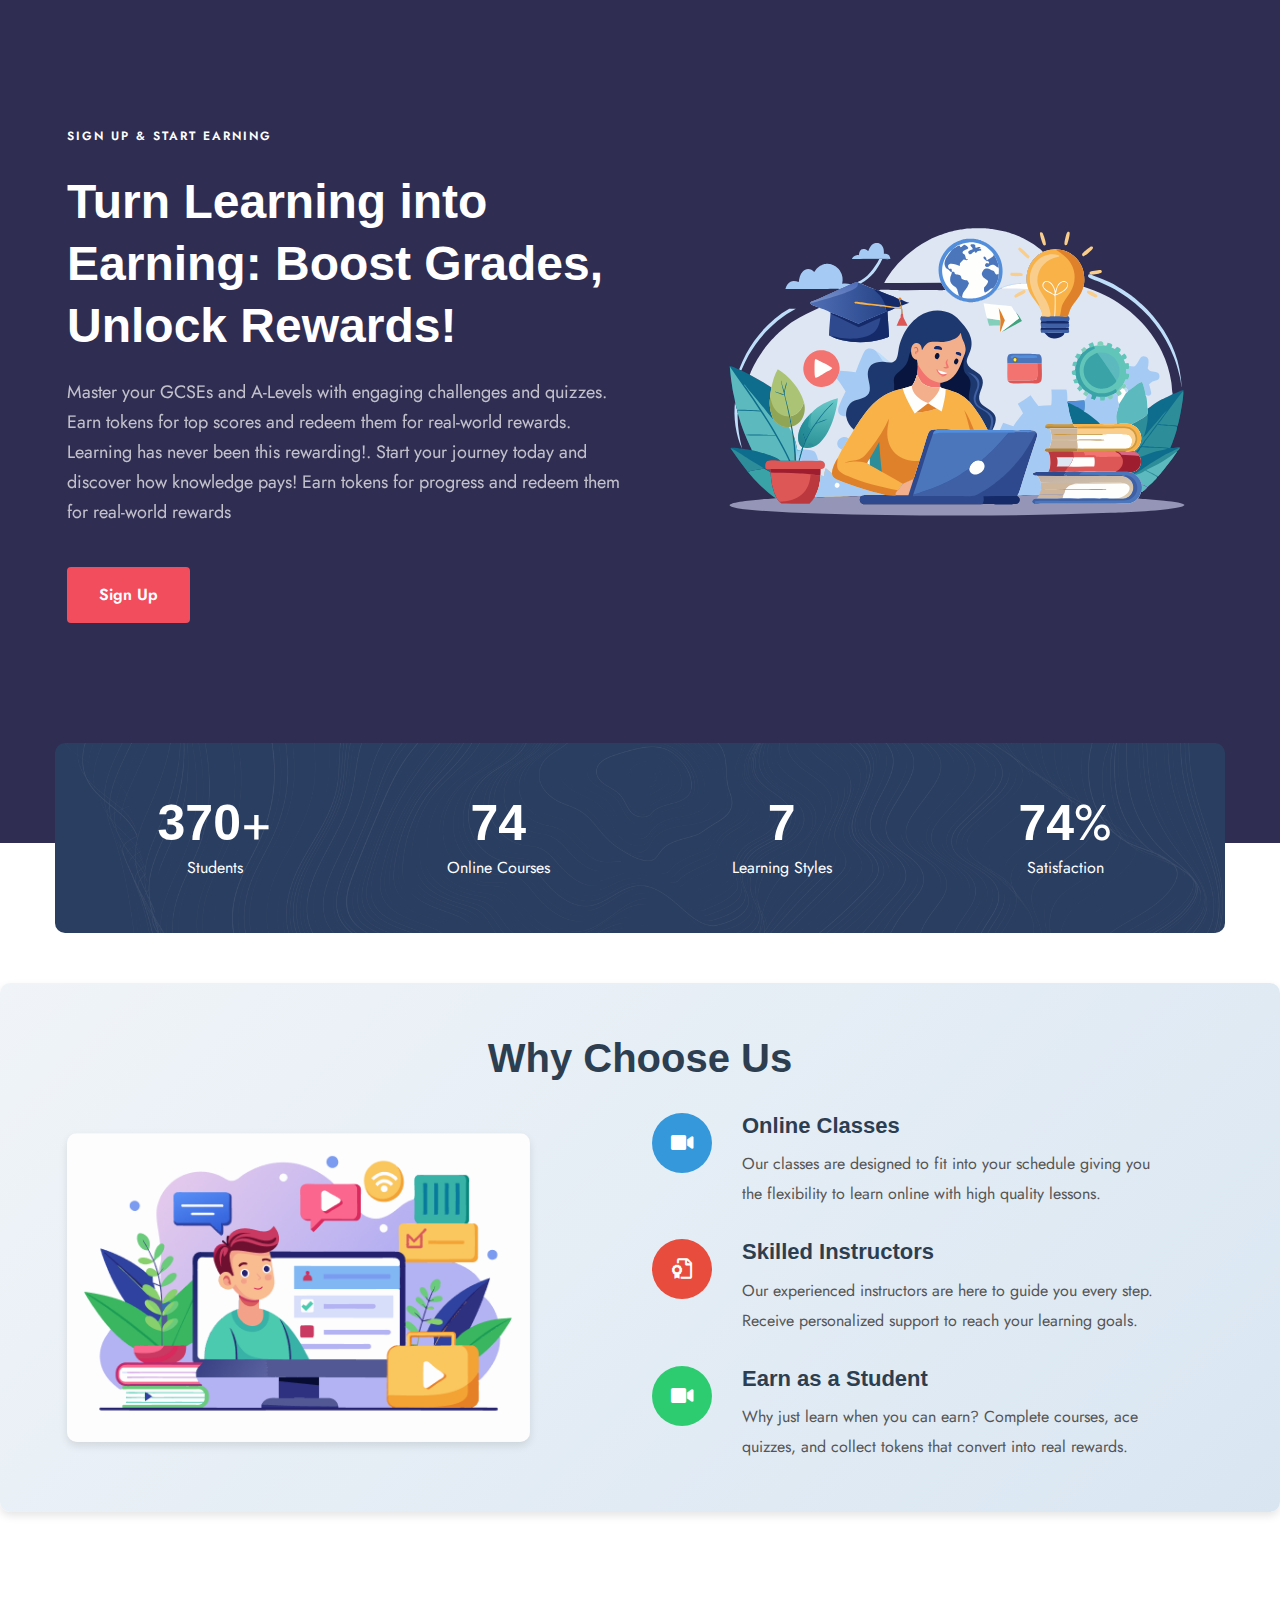
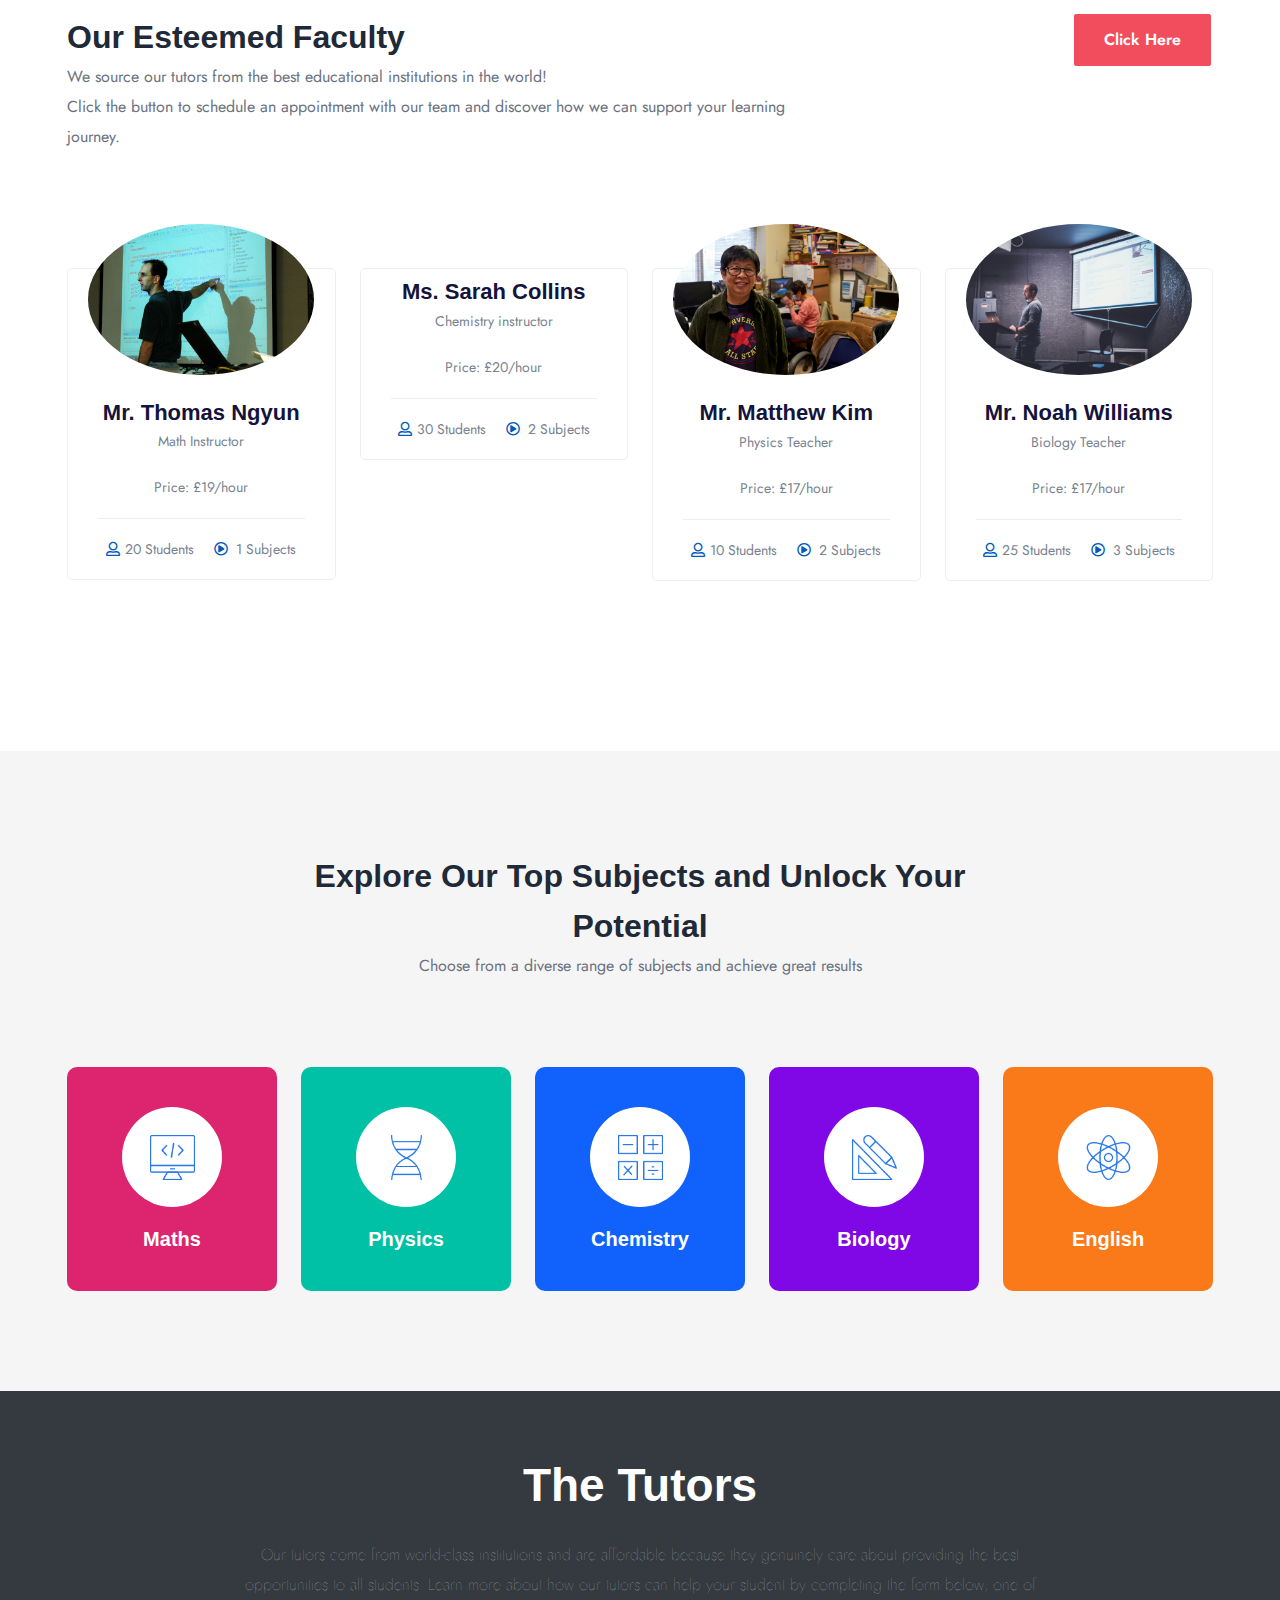
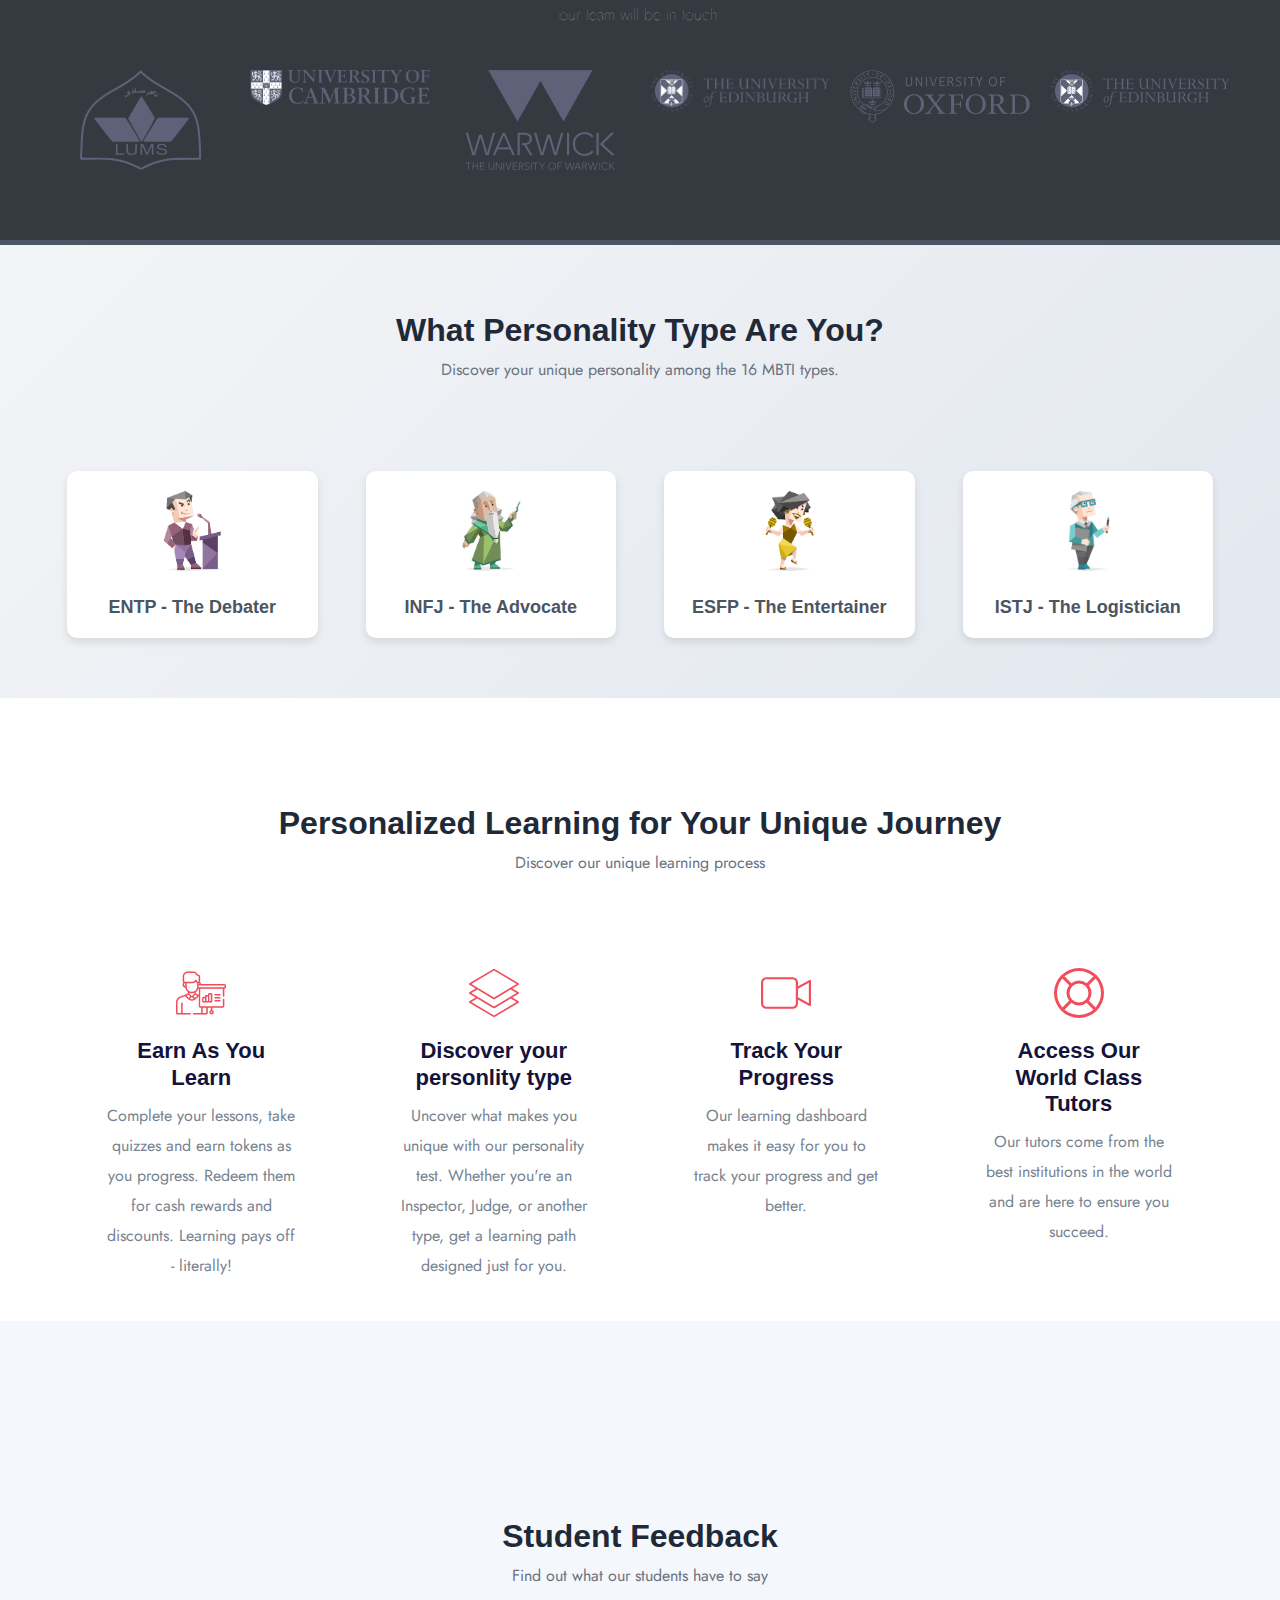
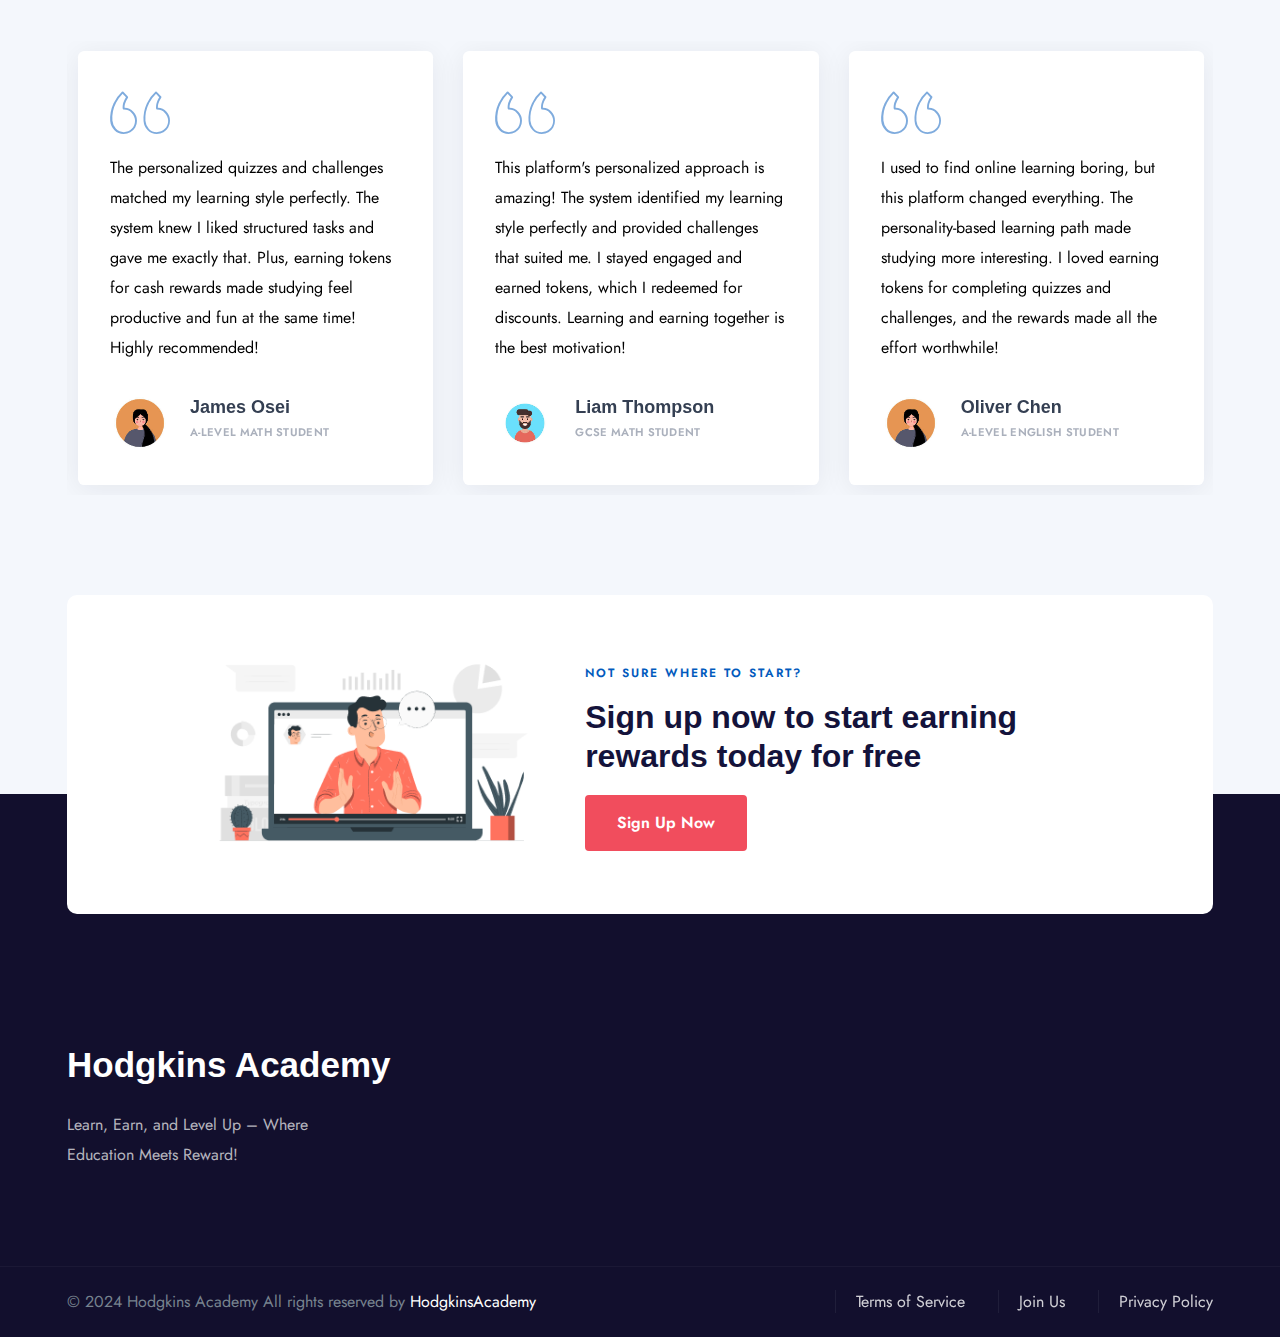
==== index.html @ bf9d157f "Initial commit" ====
<!DOCTYPE html>
<html lang="zxx">

<head>
  <meta http-equiv="Content-Type" content="text/html; charset=UTF-8" />
  <meta name="description" content="Hodgkins Acedemy" />
  <meta name="keywords" />
  <meta name="author" content="Hodgkins Academy" />

  <title>Hodgkins Academy</title>
  <link rel="icon" type="image/png" href="newAssets/assets/graduation.png" />

  <!-- Mobile Specific Meta-->
  <meta name="viewport" content="width=device-width, initial-scale=1" />
  <!-- bootstrap.min css -->
  <link rel="stylesheet" href="assets/vendors/bootstrap/bootstrap.css" />
  <!-- Iconfont Css -->
  <link rel="stylesheet" href="assets/vendors/awesome/css/fontawesome-all.min.css" />
  <link rel="stylesheet" href="assets/vendors/flaticon/flaticon.css" />
  <link rel="stylesheet" href="assets/fonts/gilroy/font-gilroy.css" />
  <link rel="stylesheet" href="assets/vendors/magnific-popup/magnific-popup.css" />
  <!-- animate.css -->
  <link rel="stylesheet" href="assets/vendors/animate-css/animate.css" />
  <link rel="stylesheet" href="assets/vendors/animated-headline/animated-headline.css" />
  <link rel="stylesheet" href="assets/vendors/owl/assets/owl.carousel.min.css" />
  <link rel="stylesheet" href="assets/vendors/owl/assets/owl.theme.default.min.css" />

  <!-- Main Stylesheet -->
  <link rel="stylesheet" href="assets/css/woocomerce.css" />
  <link rel="stylesheet" href="assets/css/style.css" />
  <link rel="stylesheet" href="assets/css/responsive.css" />
</head>

<body id="top-header">

  <!--====== Header End ======-->
  <!-- Banner Section Start -->
  <section class="banner-style-4 banner-padding">
    <div class="container">
      <div class="row align-items-center justify-content-center">
        <div class="col-md-12 col-xl-6 col-lg-6">
          <div class="banner-content">
            <span class="subheading">Sign Up & Start Earning</span>
            <h1>Turn Learning into Earning: Boost Grades, Unlock Rewards!</h1>
            <p class="mb-40">
              Master your GCSEs and A-Levels with engaging challenges and
              quizzes. Earn tokens for top scores and redeem them for
              real-world rewards. Learning has never been this rewarding!.
              Start your journey today and discover how knowledge pays! Earn
              tokens for progress and redeem them for real-world rewards
            </p>

            <div class="btn-container">
              <!-- <a href="#" class="btn btn-main rounded">Find Courses</a> -->
              <!-- <a href="https://calendly.com/tavian-jean-pierre/30min" class="btn btn-white rounded ms-2">Sign up</a> -->
              <a href="http://eepurl.com/i6WZaM "
              class="btn btn-main rounded">Sign up</a>
            </div>
          </div>
        </div>

        <div class="col-md-12 col-xl-6 col-lg-6">
          <div class="banner-img-round mt-5 mt-lg-0 ps-5">
            <img src="newAssets/assets/header pic.svg" alt="" class="img-fluid" />
          </div>
        </div>
      </div>
      <!-- / .row -->
    </div>
    <!-- / .container -->
  </section>
  <!-- Banner Section End -->

  <!-- Counter Section start -->
  <section class="counter-section4">
    <div class="container">
      <div class="row justify-content-center">
        <div class="col-xl-12 counter-inner">
          <div class="row">
            <div class="col-lg-3 col-md-6">
              <div class="counter-item mb-5 mb-lg-0">
                <div class="count">
                  <span class="counter h2">500</span><span>+</span>
                </div>
                <p>Students</p>
              </div>
            </div>

            <div class="col-lg-3 col-md-6">
              <div class="counter-item mb-5 mb-lg-0">
                <div class="count">
                  <span class="counter h2">100</span>
                </div>
                <p>Online Courses</p>
              </div>
            </div>
            <div class="col-lg-3 col-md-6">
              <div class="counter-item mb-5 mb-lg-0">
                <div class="count">
                  <span class="counter h2">10</span>
                </div>
                <p>Learning Styles</p>
              </div>
            </div>

            <div class="col-lg-3 col-md-6">
              <div class="counter-item">
                <div class="count">
                  <span class="counter h2">100</span><span>%</span>
                </div>
                <p>Satisfaction</p>
              </div>
            </div>
          </div>
        </div>
      </div>
    </div>
  </section>

  <!-- About Section Start -->
  <section class="about-3 section-padding"
    style="margin-top: 50px; background: linear-gradient(135deg, #f0f4f8, #d9e6f2); padding: 50px 0; border-radius: 10px; box-shadow: 0 4px 8px rgba(0, 0, 0, 0.1);">
    <div class="container">
      <h2 class="font-lg text-center" style="color: #2c3e50; font-weight: 700;">
        Why Choose Us
      </h2>
      <div class="row align-items-center justify-content-between" style="margin-top: 30px;">
        <div class="col-xl-5 col-lg-6">
          <div class="about-img">
            <img src="newAssets/assets/stream.png" alt="" class="img-fluid"
              style="border-radius: 10px; box-shadow: 0 4px 8px rgba(0, 0, 0, 0.1);" />
          </div>
        </div>
        <div class="col-xl-6 col-lg-6">
          <div class="about-content mt-5 mt-lg-0">
            <div class="about-features">
              <div class="feature-item feature-style-left">
                <div class="feature-icon icon-bg-3 icon-radius"
                  style="background: #3498db; color: white; font-size: 24px;">
                  <i class="fa fa-video"></i>
                </div>
                <div class="feature-text">
                  <h4 style="color: #2c3e50;">Online Classes</h4>
                  <p style="color: #555;">
                    Our classes are designed to fit into your schedule giving you
                    the flexibility to learn online with high quality lessons.
                  </p>
                </div>
              </div>

              <div class="feature-item feature-style-left">
                <div class="feature-icon icon-bg-2 icon-radius"
                  style="background: #e74c3c; color: white; font-size: 24px;">
                  <i class="far fa-file-certificate"></i>
                </div>
                <div class="feature-text">
                  <h4 style="color: #2c3e50;">Skilled Instructors</h4>
                  <p style="color: #555;">
                    Our experienced instructors are here to guide you every step.
                    Receive personalized support to reach your learning goals.
                  </p>
                </div>
              </div>

              <div class="feature-item feature-style-left">
                <div class="feature-icon icon-bg-3 icon-radius"
                  style="background: #2ecc71; color: white; font-size: 24px;">
                  <i class="fa fa-video"></i>
                </div>
                <div class="feature-text">
                  <h4 style="color: #2c3e50;">Earn as a Student</h4>
                  <p style="color: #555;">
                    Why just learn when you can earn? Complete courses, ace
                    quizzes, and collect tokens that convert into real rewards.
                  </p>
                </div>
              </div>
            </div>
          </div>
        </div>
      </div>
    </div>
  </section>
  <!-- About Section END -->


  <!-- About Section END -->
  <!-- Team section start -->
  <section class="team section-padding">
    <div class="container">
      <div class="row mb-100">
        <div class="col-lg-8 col-xl-8">
          <div class="section-heading text-center text-lg-start">
            <h2 class="font-lg">Our Esteemed Faculty</h2>
            <p>
              We source our tutors from the best educational institutions in the world!<br>
              Click the button to schedule an appointment with our team and discover how we can support your learning
              journey.
            </p>
          </div>
        </div>

        <div class="col-xl-4 col-lg-4">
          <div class="text-center text-lg-end">
            <!-- <a href="#" class="btn btn-main-outline rounded">Click Here <i class="fa fa-angle-right"></i></a> -->
            <a href="https://calendly.com/tavian-jean-pierre/30min" class="btn btn-white rounded ms-2">Click Here</a>
          </div>
        </div>
      </div>

      <div class="row">
        <div class="col-xl-3 col-lg-4 col-sm-6">
          <div class="team-item team-item-4 mb-70 mb-xl-0">
            <div class="team-img">
              <img src="newAssets/assets/maleTeacher.jpg" alt="" class="img-fluid" />
              <!-- 
                <ul class="team-socials list-inline">
                  <li class="list-inline-item">
                    <a href="#"><i class="fab fa-facebook-f"></i></a>
                  </li>
                  <li class="list-inline-item">
                    <a href="#"><i class="fab fa-twitter"></i></a>
                  </li>
                  <li class="list-inline-item">
                    <a href="#"><i class="fab fa-linkedin-in"></i></a>
                  </li>
                </ul> -->
            </div>
            <div class="team-content">
              <div class="team-info">
                <h4>Mr. Thomas Ngyun</h4>
                <p>Math Instructor</p>
                <p>Price: &pound;19/hour</p>
                <!-- <p style = "color: white;">Math Instructor</p> -->
              </div>

              <div class="course-meta">
                <span class="duration"><i class="far fa-user-alt"></i>20 Students</span>
                <span class="lessons"><i class="far fa-play-circle me-2"></i>1 Subjects</span>
              </div>
            </div>
          </div>
        </div>

        <div class="col-xl-3 col-lg-4 col-sm-6">
          <div class="team-item team-item-4 mb-70 mb-xl-0">
            <div class="team-img">
              <img src="newAssets/assets/femaleTeacher.jpg" alt="" class="img-fluid" />
              <!-- <ul class="team-socials list-inline">
                  <li class="list-inline-item">
                    <a href="#"><i class="fab fa-facebook-f"></i></a>
                  </li>
                  <li class="list-inline-item">
                    <a href="#"><i class="fab fa-twitter"></i></a>
                  </li>
                  <li class="list-inline-item">
                    <a href="#"><i class="fab fa-linkedin-in"></i></a>
                  </li>
                </ul> -->
            </div>
            <div class="team-content">
              <div class="team-info">
                <h4>Ms. Sarah Collins</h4>
                <p>Chemistry instructor</p>
                <p>Price: &pound;20/hour</p>
                <!-- <p style = "color: white;">Math Instructor</p> -->
              </div>
              <div class="course-meta">
                <span class="duration"><i class="far fa-user-alt"></i>30 Students</span>
                <span class="lessons"><i class="far fa-play-circle me-2"></i>2 Subjects</span>
              </div>
            </div>
          </div>
        </div>
        <div class="col-xl-3 col-lg-4 col-sm-6">
          <div class="team-item team-item-4 mb-70 mb-xl-0">
            <div class="team-img">
              <img src="newAssets/assets/maleTeacher2.jpg" alt="" class="img-fluid" />

              <!-- <ul class="team-socials list-inline">
                  <li class="list-inline-item">
                    <a href="#"><i class="fab fa-facebook-f"></i></a>
                  </li>
                  <li class="list-inline-item">
                    <a href="#"><i class="fab fa-twitter"></i></a>
                  </li>
                  <li class="list-inline-item">
                    <a href="#"><i class="fab fa-linkedin-in"></i></a>
                  </li>
                </ul> -->
            </div>
            <div class="team-content">
              <div class="team-info">
                <h4>Mr. Matthew Kim</h4>
                <p>Physics Teacher</p>
                <p>Price: &pound;17/hour</p>
                <!-- <p style = "color: white;">Math Instructor</p> -->
              </div>
              <div class="course-meta">
                <span class="duration"><i class="far fa-user-alt"></i>10 Students</span>
                <span class="lessons"><i class="far fa-play-circle me-2"></i>2 Subjects</span>
              </div>
            </div>
          </div>
        </div>

        <div class="col-xl-3 col-lg-4 col-sm-6">
          <div class="team-item team-item-4">
            <div class="team-img">
              <img src="newAssets/assets/maleTEacher3.jpg" alt="" class="img-fluid" />

              <!-- <ul class="team-socials list-inline">
                  <li class="list-inline-item">
                    <a href="#"><i class="fab fa-facebook-f"></i></a>
                  </li>
                  <li class="list-inline-item">
                    <a href="#"><i class="fab fa-twitter"></i></a>
                  </li>
                  <li class="list-inline-item">
                    <a href="#"><i class="fab fa-linkedin-in"></i></a>
                  </li>
                </ul> -->
            </div>
            <div class="team-content">
              <div class="team-info">
                <h4>Mr. Noah Williams</h4>
                <p>Biology Teacher</p>
                <p>Price: &pound;17/hour</p>

                <!-- <p style = "color: white;">Math Instructor</p> -->
              </div>

              <div class="course-meta">
                <span class="duration"><i class="far fa-user-alt"></i>25 Students</span>
                <span class="lessons"><i class="far fa-play-circle me-2"></i>3 Subjects</span>
              </div>
            </div>
          </div>
        </div>
      </div>
    </div>
  </section>
  <!--  Team section End -->
  <!-- COunter Section End -->

  <!--  Course category -->
  <section class="course-category-3 section-padding">
    <div class="container">
      <div class="row mb-70 justify-content-center">
        <div class="col-xl-8">
          <div class="section-heading text-center">
            <h2 class="font-lg">
              Explore Our Top Subjects and Unlock Your Potential
            </h2>
            <p>
              Choose from a diverse range of subjects and achieve great
              results
            </p>
          </div>
        </div>
      </div>

      <div class="row">
        <div class="col-xl col-lg-4 col-sm-6">
          <div class="single-course-category style-3 bg-1">
            <div class="course-cat-icon">
              <img src="assets/images/icon/icon1.png" alt="" class="img-fluid" />
            </div>
            <div class="course-cat-content">
              <h4 class="course-cat-title">
                <a href="#">Maths</a>
              </h4>
            </div>
          </div>
        </div>

        <div class="col-xl col-lg-4 col-sm-6">
          <div class="single-course-category style-3 bg-2">
            <div class="course-cat-icon">
              <img src="assets/images/icon/icon2.png" alt="" class="img-fluid" />
            </div>
            <div class="course-cat-content">
              <h4 class="course-cat-title">
                <a href="#">Physics</a>
              </h4>
            </div>
          </div>
        </div>

        <div class="col-xl col-lg-4 col-sm-6">
          <div class="single-course-category style-3 bg-3">
            <div class="course-cat-icon">
              <img src="assets/images/icon/icon3.png" alt="" class="img-fluid" />
            </div>
            <div class="course-cat-content">
              <h4 class="course-cat-title">
                <a href="#">Chemistry</a>
              </h4>
            </div>
          </div>
        </div>

        <div class="col-xl col-lg-4 col-sm-6">
          <div class="single-course-category style-3 bg-4">
            <div class="course-cat-icon">
              <img src="assets/images/icon/icon4.png" alt="" class="img-fluid" />
            </div>
            <div class="course-cat-content">
              <h4 class="course-cat-title">
                <a href="#">Biology</a>
              </h4>
            </div>
          </div>
        </div>

        <div class="col-xl col-lg-4 col-sm-6">
          <div class="single-course-category style-3 bg-5">
            <div class="course-cat-icon">
              <img src="assets/images/icon/icon6.png" alt="" class="img-fluid" />
            </div>
            <div class="course-cat-content">
              <h4 class="course-cat-title">
                <a href="#">English</a>
              </h4>
            </div>
          </div>
        </div>
      </div>
    </div>
  </section>


  <div style="background-color: #343a40; color: white; padding: 30px 0; margin: 0; width: 100%;">
    <h1 style="color: white; text-align: center; margin: 30px 0 20px; line-height: 1.5;">
      The Tutors
    </h1>
    <p style="text-align: center; color: lightgray; font-weight: 100; max-width: 800px; margin: 0 auto;">
      Our tutors come from world-class institutions and are affordable because they genuinely care about providing the
      best opportunities to all students. Learn more about how our tutors can help your student by completing the form
      below; one of our team will be in touch.
    </p>

    <div style="display: flex; justify-content: center; flex-wrap: wrap; max-width: 1200px; margin: 30px auto;">
      <div style="flex: 1 1 150px; text-align: center; margin: 10px;">
        <img src="newAssets/assets/lums.png" alt="Logo 1" style="max-width: 100%; height: auto;" />
      </div>
      <div style="flex: 1 1 150px; text-align: center; margin: 10px;">
        <img src="newAssets/assets/University_of_Cambridge-Logo.wine.png" alt="Logo 2"
          style="max-width: 100%; height: auto;" />
      </div>
      <div style="flex: 1 1 150px; text-align: center; margin: 10px;">
        <img src="newAssets/assets/University of Warwick.png" alt="Logo 3" style="max-width: 100%; height: auto;" />
      </div>
      <div style="flex: 1 1 150px; text-align: center; margin: 10px;">
        <img src="newAssets/assets/University_of_Edinburgh-Logo.wine.png" alt="Logo 4"
          style="max-width: 100%; height: auto;" />
      </div>
      <div style="flex: 1 1 150px; text-align: center; margin: 10px;">
        <img src="newAssets/assets/University_of_Oxford.png" alt="Logo 5" style="max-width: 100%; height: auto;" />
      </div>
      <div style="flex: 1 1 150px; text-align: center; margin: 10px;">
        <img src="newAssets/assets/University_of_Edinburgh-Logo.wine.svg" alt="Logo 6"
          style="max-width: 100%; height: auto;" />
      </div>
    </div>
  </div>


  <!--  Course style 1 -->
  <!-- 
    <section class="course-wrapper section-padding">
      <div class="container">
        <div class="row justify-content-center">
          <div class="col-xl-8">
            <div class="section-heading mb-70 text-center">
              <h2 class="font-lg">Popular Courses</h2>
              <p>Discover Your Perfect Program In Our Courses.</p>
            </div>
          </div>
        </div>

        <div class="row justify-content-lg-center">
          <div class="col-xl-4 col-lg-4 col-md-6">
            <div class="course-grid bg-shadow tooltip-style">
              <div class="course-header">
                <div class="course-thumb">
                  <img
                    src="newAssets/assets/course1.png"
                    alt=""
                    class="img-fluid"
                  />
                  <div class="course-price">$300</div>
                </div>
              </div>

              <div class="course-content">
                <div class="rating mb-10">
                  <i class="fa fa-star"></i>
                  <i class="fa fa-star"></i>
                  <i class="fa fa-star"></i>
                  <i class="fa fa-star"></i>
                  <i class="fa fa-star"></i>

                  <span>3.9 (30 reviews)</span>
                </div>

                <h3 class="course-title mb-20">
                  <a href="#">Undergraduate Classes </a>
                </h3>

                <div
                  class="course-footer mt-20 d-flex align-items-center justify-content-between"
                >
                  <span class="duration"
                    ><i class="far fa-clock me-2"></i>6.5 hr</span
                  >
                  <span class="students"
                    ><i class="far fa-user-alt me-2"></i>51 Students</span
                  >
                  <span class="lessons"
                    ><i class="far fa-play-circle me-2"></i>26 Lessons</span
                  >
                </div>
              </div>

              <div class="course-hover-content">
                <div class="price">$300</div>
                <h3 class="course-title mb-20 mt-30">
                  <a href="#">Undergraduate Classes </a>
                </h3>
                <div class="course-meta d-flex align-items-center mb-20">
                  <div class="author me-4">
                    <img
                      src="newAssets/assets/course1.png"
                      alt=""
                      class="img-fluid"
                    />
                    <a href="#">Josephin</a>
                  </div>
                  <span class="lesson">
                    <i class="far fa-file-alt"></i> 20 lessons</span
                  >
                </div>
                <p class="mb-20">
                  Lorem ipsum, dolor sit amet consectetur adipisicing elit.
                  Libero, culpa. At voluptatem autem ipsam deleniti
                </p>
                <a href="#" class="btn btn-grey btn-sm rounded"
                  >Join Now <i class="fal fa-angle-right"></i
                ></a>
              </div>
            </div>
          </div>

          <div class="col-xl-4 col-lg-4 col-md-6">
            <div class="course-grid bg-shadow tooltip-style">
              <div class="course-header">
                <div class="course-thumb">
                  <img
                    src="newAssets/assets/alevels.jpg"
                    alt=""
                    class="img-fluid"
                  />
                  <div class="course-price">$300</div>
                </div>
              </div>

              <div class="course-content">
                <div class="rating mb-10">
                  <i class="fa fa-star"></i>
                  <i class="fa fa-star"></i>
                  <i class="fa fa-star"></i>
                  <i class="fa fa-star"></i>
                  <i class="fa fa-star"></i>

                  <span>3.9 (30 reviews)</span>
                </div>

                <h3 class="course-title mb-20"><a href="#">A-levels </a></h3>
                <div
                  class="course-footer mt-20 d-flex align-items-center justify-content-between"
                >
                  <span class="duration"
                    ><i class="far fa-clock me-2"></i>6.5 hr</span
                  >
                  <span class="students"
                    ><i class="far fa-user-alt me-2"></i>51 Students</span
                  >
                  <span class="lessons"
                    ><i class="far fa-play-circle me-2"></i>26 Lessons</span
                  >
                </div>
              </div>

              <div class="course-hover-content">
                <div class="price">$300</div>
                <h3 class="course-title mb-20 mt-30">
                  <a href="#">A-levels</a>
                </h3>
                <div class="course-meta d-flex align-items-center mb-20">
                  <div class="author me-4">
                    <img
                      src="newAssets/assets/alevels.jpg"
                      alt=""
                      class="img-fluid"
                    />
                    <a href="#">Josephin</a>
                  </div>
                  <span class="lesson">
                    <i class="far fa-file-alt"></i> 20 lessons</span
                  >
                </div>
                <p class="mb-20">
                  Lorem ipsum, dolor sit amet consectetur adipisicing elit.
                  Libero, culpa. At voluptatem autem ipsam deleniti
                </p>
                <a href="#" class="btn btn-grey btn-sm rounded"
                  >Join Now <i class="fal fa-angle-right"></i
                ></a>
              </div>
            </div>
          </div>

          <div class="col-xl-4 col-lg-4 col-md-6">
            <div class="course-grid bg-shadow tooltip-style">
              <div class="course-header">
                <div class="course-thumb">
                  <img
                    src="newAssets/assets/olevels.jpg"
                    alt=""
                    class="img-fluid"
                  />
                  <div class="course-price">$300</div>
                </div>
              </div>

              <div class="course-content">
                <div class="rating mb-10">
                  <i class="fa fa-star"></i>
                  <i class="fa fa-star"></i>
                  <i class="fa fa-star"></i>
                  <i class="fa fa-star"></i>
                  <i class="fa fa-star"></i>

                  <span>3.9 (30 reviews)</span>
                </div>

                <h3 class="course-title mb-20"><a href="#">O-Levels </a></h3>

                <div
                  class="course-footer mt-20 d-flex align-items-center justify-content-between"
                >
                  <span class="duration"
                    ><i class="far fa-clock me-2"></i>6.5 hr</span
                  >
                  <span class="students"
                    ><i class="far fa-user-alt me-2"></i>51 Students</span
                  >
                  <span class="lessons"
                    ><i class="far fa-play-circle me-2"></i>26 Lessons</span
                  >
                </div>
              </div>

              <div class="course-hover-content">
                <div class="price">$300</div>
                <h3 class="course-title mb-20 mt-30">
                  <a href="#">O-Levels </a>
                </h3>
                <div class="course-meta d-flex align-items-center mb-20">
                  <div class="author me-4">
                    <img
                      src="newAssets/assets/olevels.jpg"
                      alt=""
                      class="img-fluid"
                    />
                    <a href="#">Josephin</a>
                  </div>
                  <span class="lesson">
                    <i class="far fa-file-alt"></i> 20 lessons</span
                  >
                </div>
                <p class="mb-20">
                  Lorem ipsum, dolor sit amet consectetur adipisicing elit.
                  Libero, culpa. At voluptatem autem ipsam deleniti
                </p>
                <a href="#" class="btn btn-grey btn-sm rounded"
                  >Join Now <i class="fal fa-angle-right"></i
                ></a>
              </div>
            </div>
          </div>
        </div>
      </div>
    </section> -->

  <!--  Course style 1 End -->


  <!-- Personality Type Section -->
  <section class="personality-type-section section-padding">
    <div class="container">
      <div class="row mb-70 justify-content-center">
        <div class="col-xl-8">
          <div class="section-heading text-center">
            <h2 class="font-lg">
              What Personality Type Are You?
            </h2>
            <p>
              Discover your unique personality among the 16 MBTI types.
            </p>
          </div>
        </div>
      </div>

      <div class="row gy-4">
        <div class="col-xl col-lg-4 col-sm-6">
          <div class="single-personality-type">
            <div class="personality-type-icon">
              <img src="assets/images/icon/entp.png" alt="Personality Icon 2" class="img-fluid" />
            </div>
            <div class="personality-type-content text-center mt-3">
              <h4 class="personality-type-title">
                ENTP - The Debater
              </h4>
            </div>
          </div>
        </div>

        <div class="col-xl col-lg-4 col-sm-6">
          <div class="single-personality-type">
            <div class="personality-type-icon">
              <img src="assets/images/icon/infj.png" alt="Personality Icon 3" class="img-fluid" />
            </div>
            <div class="personality-type-content text-center mt-3">
              <h4 class="personality-type-title">
                INFJ - The Advocate
              </h4>
            </div>
          </div>
        </div>

        <div class="col-xl col-lg-4 col-sm-6">
          <div class="single-personality-type">
            <div class="personality-type-icon">
              <img src="assets/images/icon/esfp.png" alt="Personality Icon 4" class="img-fluid" />
            </div>
            <div class="personality-type-content text-center mt-3">
              <h4 class="personality-type-title">
                ESFP - The Entertainer
              </h4>
            </div>
          </div>
        </div>

        <div class="col-xl col-lg-4 col-sm-6">
          <div class="single-personality-type">
            <div class="personality-type-icon">
              <img src="assets/images/icon/istj.png" alt="Personality Icon 5" class="img-fluid" />
            </div>
            <div class="personality-type-content text-center mt-3">
              <h4 class="personality-type-title">
                ISTJ - The Logistician
              </h4>
            </div>
          </div>
        </div>
      </div>
    </div>
  </section>

  <style>
    .personality-type-section {
      background: linear-gradient(135deg, #f3f4f6, #e2e8f0);
      /* Soft gradient */
      padding: 60px 0;
      border-top: 5px solid #4b5563;
      /* Separator border */
    }

    .section-heading h2 {
      font-family: 'Poppins', sans-serif;
      font-size: 32px;
      color: #1f2937;
      /* Darker text color for contrast */
    }

    .section-heading p {
      font-size: 16px;
      color: #6b7280;
      /* Secondary color for description */
    }

    .single-personality-type {
      display: flex;
      flex-direction: column;
      align-items: center;
      text-align: center;
      transition: transform 0.3s ease, box-shadow 0.3s ease;
      padding: 20px;
      background: #ffffff;
      border-radius: 10px;
      box-shadow: 0 4px 8px rgba(0, 0, 0, 0.1);
    }

    .single-personality-type:hover {
      transform: translateY(-10px);
      box-shadow: 0 6px 15px rgba(0, 0, 0, 0.2);
    }

    .personality-type-icon img {
      max-width: 80px;
      transition: transform 0.3s ease;
    }

    .single-personality-type:hover .personality-type-icon img {
      transform: scale(1.1);
    }

    .personality-type-title {
      font-size: 18px;
      font-weight: bold;
      color: #4b5563;
      margin-top: 10px;
    }

    .row.gy-4 {
      gap: 1.5rem;
    }
  </style>


  <!--  Course category End -->

  <!-- Work Process Section Start -->
  <!-- <section class="work-process section-padding">
      <div class="container">
        <div class="row mb-40">
          <div class="col-xl-8">
            <div class="section-heading">
              <h2 class="font-lg">Start your journey With us</h2>
              <p>Aenean eu leo quam. Pellentesque ornare sem lacinia quam</p>
            </div>
          </div>
        </div>

        <div class="row align-items-center">
          <div class="col-xl-7 pe-xl-5 col-lg-12">
            <div class="row">
              <div class="col-xl-6 col-lg-6 col-md-6">
                <div class="step-item">
                  <div class="step-number bg-1">01</div>
                  <div class="step-text">
                    <h5>Signup with all info</h5>
                    <p>
                      Lorem ipsum dolor seat ameat dui too consecteture elite
                      adipaising.
                    </p>
                  </div>
                </div>
              </div>

              <div class="col-xl-6 col-lg-6 col-md-6">
                <div class="step-item">
                  <div class="step-number bg-2">02</div>
                  <div class="step-text">
                    <h5>Take your Admission</h5>
                    <p>
                      Lorem ipsum dolor seat ameat dui too consecteture elite
                      adipaising.
                    </p>
                  </div>
                </div>
              </div>

              <div class="col-xl-6 col-lg-6 col-md-6">
                <div class="step-item">
                  <div class="step-number bg-3">03</div>
                  <div class="step-text">
                    <h5>Learn from online</h5>
                    <p>
                      Lorem ipsum dolor seat ameat dui too consecteture elite
                      adipaising.
                    </p>
                  </div>
                </div>
              </div>

              <div class="col-xl-6 col-lg-6 col-md-6">
                <div class="step-item">
                  <div class="step-number bg-1">04</div>
                  <div class="step-text">
                    <h5>Get certificate</h5>
                    <p>
                      Lorem ipsum dolor seat ameat dui too consecteture elite
                      adipaising.
                    </p>
                  </div>
                </div>
              </div>
            </div>
          </div>

          <div class="col-xl-5">
            <div class="video-section mt-3 mt-xl-0">
              <div class="video-content">
                <img
                  src="assets/images/bg/office01.jpg"
                  alt=""
                  class="img-fluid"
                />
                <a href="#" class="video-icon video-popup"
                  ><i class="fa fa-play"></i
                ></a>
              </div>
            </div>
          </div>
        </div>
      </div>
    </section> -->
  <!-- Work Process Section End -->

  <!--  Course style 1 -->

  <!-- <section class="course-wrapper section-padding bg-gray">
      <div class="container">
        <div class="row justify-content-center">
          <div class="col-xl-8">
            <div class="section-heading mb-70 text-center">
              <h2 class="font-lg">Popular Courses</h2>
              <p>Discover Your Perfect Program In Our Courses.</p>
            </div>
          </div>
        </div>

        <div class="row justify-content-lg-center">
          <div class="col-xl-3 col-lg-6 col-md-6">
            <div class="course-grid tooltip-style bg-white hover-shadow">
              <div class="course-header">
                <div class="course-thumb">
                  <img src="newAssets/assets/1.png" alt="" class="img-fluid" />
                  <div class="course-price">$300</div>
                </div>
              </div>

              <div class="course-content">
                <div class="rating mb-10">
                  <i class="fa fa-star"></i>
                  <i class="fa fa-star"></i>
                  <i class="fa fa-star"></i>
                  <i class="fa fa-star"></i>
                  <i class="fa fa-star"></i>

                  <span>3.9 (30 reviews)</span>
                </div>
                <h3 class="course-title mb-20">
                  <a href="#">SQL-Data Analysis: Crash Course</a>
                </h3>
                <div
                  class="course-footer mt-20 d-flex align-items-center justify-content-between"
                >
                  <span class="duration"
                    ><i class="far fa-clock me-2"></i>6.5 hr</span
                  >
                  <span class="lessons"
                    ><i class="far fa-play-circle me-2"></i>26 Lessons</span
                  >
                </div>
              </div>
            </div>
          </div>
          <!-- COURSE END -->

  <!-- <div class="col-xl-3 col-lg-6 col-md-6">
            <div class="course-grid tooltip-style bg-white hover-shadow">
              <div class="course-header">
                <div class="course-thumb">
                  <img src="newAssets/assets/2.png" alt="" class="img-fluid" />
                  <div class="course-price">$300</div>
                </div>
              </div>

              <div class="course-content">
                <div class="rating mb-10">
                  <i class="fa fa-star"></i>
                  <i class="fa fa-star"></i>
                  <i class="fa fa-star"></i>
                  <i class="fa fa-star"></i>
                  <i class="fa fa-star"></i>

                  <span>3.9 (30 reviews)</span>
                </div>
                <h3 class="course-title mb-20">
                  <a href="#">Learn How to Start an Amazon FBA Store</a>
                </h3>
                <div
                  class="course-footer mt-20 d-flex align-items-center justify-content-between"
                >
                  <span class="duration"
                    ><i class="far fa-clock me-2"></i>6.5 hr</span
                  >
                  <span class="lessons"
                    ><i class="far fa-play-circle me-2"></i>26 Lessons</span
                  >
                </div>
              </div>
            </div>
          </div> -->

  <!-- <div class="col-xl-3 col-lg-6 col-md-6">
            <div class="course-grid tooltip-style bg-white hover-shadow">
              <div class="course-header">
                <div class="course-thumb">
                  <img src="newAssets/assets/3.png" alt="" class="img-fluid" />
                  <div class="course-price">$300</div>
                </div>
              </div>

              <div class="course-content">
                <div class="rating mb-10">
                  <i class="fa fa-star"></i>
                  <i class="fa fa-star"></i>
                  <i class="fa fa-star"></i>
                  <i class="fa fa-star"></i>
                  <i class="fa fa-star"></i>

                  <span>3.9 (30 reviews)</span>
                </div>

                <h3 class="course-title mb-20">
                  <a href="#">Emotional Intelligence: Learn Emotions</a>
                </h3>

                <div
                  class="course-footer mt-20 d-flex align-items-center justify-content-between"
                >
                  <span class="duration"
                    ><i class="far fa-clock me-2"></i>6.5 hr</span
                  >
                  <span class="lessons"
                    ><i class="far fa-play-circle me-2"></i>26 Lessons</span
                  >
                </div>
              </div>
            </div>
          </div> -->
  <!-- COURSE END -->

  <!-- <div class="col-xl-3 col-lg-6 col-md-6">
            <div class="course-grid tooltip-style bg-white hover-shadow">
              <div class="course-header">
                <div class="course-thumb">
                  <img
                    src="newAssets/assets/olevels.jpg"
                    alt=""
                    class="img-fluid"
                  />
                  <div class="course-price">$300</div>
                </div>
              </div>

              <div class="course-content">
                <div class="rating mb-10">
                  <i class="fa fa-star"></i>
                  <i class="fa fa-star"></i>
                  <i class="fa fa-star"></i>
                  <i class="fa fa-star"></i>
                  <i class="fa fa-star"></i>

                  <span>3.9 (30 reviews)</span>
                </div>

                <h3 class="course-title mb-20">
                  <a href="#">Competitive Strategy law & Organization </a>
                </h3>

                <div
                  class="course-footer mt-20 d-flex align-items-center justify-content-between"
                >
                  <span class="duration"
                    ><i class="far fa-clock me-2"></i>6.5 hr</span
                  >
                  <span class="lessons"
                    ><i class="far fa-play-circle me-2"></i>26 Lessons</span
                  >
                </div>
              </div>
            </div>
          </div> -->
  <!-- COURSE END -->
  <!-- </div>
      </div>
    </section> -->

  <!--  Course style 1 End -->

  <!-- Feature section start -->
  <section class="features-3 section-padding-top">
    <div class="container">
      <div class="row justify-content-center">
        <div class="col-xl-8">
          <div class="section-heading mb-50 text-center">
            <h2 class="font-lg">
              Personalized Learning for Your Unique Journey
            </h2>
            <p>Discover our unique learning process</p>
          </div>
        </div>
      </div>

      <div class="row">
        <div class="col-lg-3 col-md-6 col-xl-3 col-sm-6">
          <div class="feature-item feature-style-top hover-shadow rounded border-0">
            <div class="feature-icon">
              <i class="flaticon-teacher"></i>
            </div>
            <div class="feature-text">
              <h4>Earn As You Learn</h4>
              <p>
                Complete your lessons, take quizzes and earn tokens as you
                progress. Redeem them for cash rewards and discounts. Learning
                pays off - literally!
              </p>
            </div>
          </div>
        </div>
        <div class="col-lg-3 col-md-6 col-xl-3 col-sm-6">
          <div class="feature-item feature-style-top hover-shadow rounded border-0">
            <div class="feature-icon">
              <i class="flaticon-layer"></i>
            </div>
            <div class="feature-text">
              <h4>Discover your personlity type</h4>
              <p>
                Uncover what makes you unique with our personality test.
                Whether you're an Inspector, Judge, or another type, get a
                learning path designed just for you.
              </p>
            </div>
          </div>
        </div>
        <div class="col-lg-3 col-md-6 col-xl-3 col-sm-6">
          <div class="feature-item feature-style-top hover-shadow rounded border-0">
            <div class="feature-icon">
              <i class="flaticon-video-camera"></i>
            </div>
            <div class="feature-text">
              <h4>Track Your Progress</h4>
              <p>
                Our learning dashboard makes it easy for you to track your
                progress and get better.
              </p>
            </div>
          </div>
        </div>
        <div class="col-lg-3 col-md-6 col-xl-3 col-sm-6">
          <div class="feature-item feature-style-top hover-shadow rounded border-0">
            <div class="feature-icon">
              <i class="flaticon-lifesaver"></i>
            </div>
            <div class="feature-text">
              <h4>Access Our World Class Tutors</h4>
              <p>
                Our tutors come from the best institutions in the world and
                are here to ensure you succeed.
              </p>
            </div>
          </div>
        </div>
      </div>
    </div>
  </section>
  <!-- Feature section End -->
  <!-- Team section start -->
  <!-- <section class="team section-padding">
      <div class="container">
        <div class="row mb-100">
          <div class="col-lg-8 col-xl-8">
            <div class="section-heading text-center text-lg-start">
              <h2 class="font-lg">Top Rated Instructors</h2>
              <p>Discover Your Perfect Program In Our Courses.</p>
            </div>
          </div>

          <div class="col-xl-4 col-lg-4">
            <div class="text-center text-lg-end">
              <a href="#" class="btn btn-main-outline rounded"
                >All Instructors <i class="fa fa-angle-right"></i
              ></a>
            </div>
          </div>
        </div>

        <div class="row">
          <div class="col-xl-3 col-lg-4 col-sm-6">
            <div class="team-item team-item-4 mb-70 mb-xl-0">
              <div class="team-img">
                <img
                  src="newAssets/assets/tutor.png"
                  alt=""
                  class="img-fluid"
                />

                <ul class="team-socials list-inline">
                  <li class="list-inline-item">
                    <a href="#"><i class="fab fa-facebook-f"></i></a>
                  </li>
                  <li class="list-inline-item">
                    <a href="#"><i class="fab fa-twitter"></i></a>
                  </li>
                  <li class="list-inline-item">
                    <a href="#"><i class="fab fa-linkedin-in"></i></a>
                  </li>
                </ul>
              </div>
              <div class="team-content">
                <div class="team-info">
                  <h4>Ali Kumayl</h4>
                  <p>COO Strategy</p>
                </div>

                <div class="course-meta">
                  <span class="duration"
                    ><i class="far fa-user-alt"></i>20 Students</span
                  >
                  <span class="lessons"
                    ><i class="far fa-play-circle me-2"></i>2 Course</span
                  >
                </div>
              </div>
            </div>
          </div>

          <div class="col-xl-3 col-lg-4 col-sm-6">
            <div class="team-item team-item-4 mb-70 mb-xl-0">
              <div class="team-img">
                <img
                  src="newAssets/assets/lavish.png"
                  alt=""
                  class="img-fluid"
                />
                <ul class="team-socials list-inline">
                  <li class="list-inline-item">
                    <a href="#"><i class="fab fa-facebook-f"></i></a>
                  </li>
                  <li class="list-inline-item">
                    <a href="#"><i class="fab fa-twitter"></i></a>
                  </li>
                  <li class="list-inline-item">
                    <a href="#"><i class="fab fa-linkedin-in"></i></a>
                  </li>
                </ul>
              </div>
              <div class="team-content">
                <div class="team-info">
                  <h4>Saadan Khokhar</h4>
                  <p>CTO, Developer</p>
                </div>
                <div class="course-meta">
                  <span class="duration"
                    ><i class="far fa-user-alt"></i>20 Students</span
                  >
                  <span class="lessons"
                    ><i class="far fa-play-circle me-2"></i>2 Course</span
                  >
                </div>
              </div>
            </div>
          </div>
          <div class="col-xl-3 col-lg-4 col-sm-6">
            <div class="team-item team-item-4 mb-70 mb-xl-0">
              <div class="team-img">
                <img src="newAssets/assets/afro.png" alt="" class="img-fluid" />

                <ul class="team-socials list-inline">
                  <li class="list-inline-item">
                    <a href="#"><i class="fab fa-facebook-f"></i></a>
                  </li>
                  <li class="list-inline-item">
                    <a href="#"><i class="fab fa-twitter"></i></a>
                  </li>
                  <li class="list-inline-item">
                    <a href="#"><i class="fab fa-linkedin-in"></i></a>
                  </li>
                </ul>
              </div>
              <div class="team-content">
                <div class="team-info">
                  <h4>Tavian Jean-Pairre</h4>
                  <p>CEO, Marketing</p>
                </div>
                <div class="course-meta">
                  <span class="duration"
                    ><i class="far fa-user-alt"></i>20 Students</span
                  >
                  <span class="lessons"
                    ><i class="far fa-play-circle me-2"></i>2 Course</span
                  >
                </div>
              </div>
            </div>
          </div>

          <div class="col-xl-3 col-lg-4 col-sm-6">
            <div class="team-item team-item-4">
              <div class="team-img">
                <img src="newAssets/assets/some.png" alt="" class="img-fluid" />

                <ul class="team-socials list-inline">
                  <li class="list-inline-item">
                    <a href="#"><i class="fab fa-facebook-f"></i></a>
                  </li>
                  <li class="list-inline-item">
                    <a href="#"><i class="fab fa-twitter"></i></a>
                  </li>
                  <li class="list-inline-item">
                    <a href="#"><i class="fab fa-linkedin-in"></i></a>
                  </li>
                </ul>
              </div>
              <div class="team-content">
                <div class="team-info">
                  <h4>Daniel</h4>
                  <p>Lead Mentor</p>
                </div>

                <div class="course-meta">
                  <span class="duration"
                    ><i class="far fa-user-alt"></i>20 Students</span
                  >
                  <span class="lessons"
                    ><i class="far fa-play-circle me-2"></i>2 Course</span
                  >
                </div>
              </div>
            </div>
          </div>
        </div>
      </div>
    </section> -->
  <!--  Team section End -->

  <!-- Testimonial section start -->
  <section class="testimonial-4 section-padding bg-gray">
    <div class="container">
      <div class="row justify-content-center">
        <div class="col-xl-6">
          <div class="section-heading text-center mb-50">
            <h2 class="font-lg">Student Feedback</h2>
            <p>Find out what our students have to say</p>
          </div>
        </div>
      </div>
      <div class="row align-items-center">
        <div class="col-lg-12 col-xl-12">
          <div class="testimonials-slides owl-carousel owl-theme">
            <div class="testimonial-item">
              <div class="testimonial-inner">
                <div class="quote-icon">
                  <i class="flaticon-left-quote"></i>
                </div>

                <div class="testimonial-text mb-30">
                  The personalized quizzes and challenges matched my learning
                  style perfectly. The system knew I liked structured tasks
                  and gave me exactly that. Plus, earning tokens for cash
                  rewards made studying feel productive and fun at the same
                  time! Highly recommended!
                </div>

                <div class="client-info d-flex align-items-center">
                  <div class="client-img">
                    <img src="newAssets/assets/newest.jpg" alt="" class="img-fluid" />
                  </div>
                  <div class="testimonial-author">
                    <h4>James Osei</h4>
                    <span class="meta">A-Level Math Student</span>
                  </div>
                </div>
              </div>
            </div>

            <div class="testimonial-item">
              <div class="testimonial-inner">
                <div class="quote-icon">
                  <i class="flaticon-left-quote"></i>
                </div>

                <div class="testimonial-text mb-30">
                  This platform's personalized approach is amazing! The system
                  identified my learning style perfectly and provided
                  challenges that suited me. I stayed engaged and earned
                  tokens, which I redeemed for discounts. Learning and earning
                  together is the best motivation!
                </div>

                <div class="client-info d-flex align-items-center">
                  <div class="client-img">
                    <img src="newAssets/assets/next.jpg" alt="" class="img-fluid" />
                  </div>
                  <div class="testimonial-author">
                    <h4>Liam Thompson</h4>
                    <span class="meta">GCSE Math Student</span>
                  </div>
                </div>
              </div>
            </div>

            <div class="testimonial-item">
              <div class="testimonial-inner">
                <div class="quote-icon">
                  <i class="flaticon-left-quote"></i>
                </div>

                <div class="testimonial-text mb-30">
                  I used to find online learning boring, but this platform
                  changed everything. The personality-based learning path made
                  studying more interesting. I loved earning tokens for
                  completing quizzes and challenges, and the rewards made all
                  the effort worthwhile!
                </div>

                <div class="client-info d-flex align-items-center">
                  <div class="client-img">
                    <img src="newAssets/assets/newest.jpg" alt="" class="img-fluid" />
                  </div>
                  <div class="testimonial-author">
                    <h4>Oliver Chen</h4>
                    <span class="meta">A-Level English Student</span>
                  </div>
                </div>
              </div>
            </div>
          </div>
        </div>
      </div>
    </div>
  </section>
  <!-- Testimonial section End -->
  <!-- CTA Sidebar start -->
  <section class="cta-5 mb--120 bg-gray">
    <div class="container">
      <div class="row justify-content-center">
        <div class="col-xl-12">
          <div class="cta-inner4">
            <div class="row align-items-center justify-content-center">
              <div class="col-xl-4 col-lg-5">
                <div class="cta-img mb-4 mb-lg-0">
                  <img src="newAssets/assets/Frame 887.png" alt="" class="img-fluid" />
                </div>
              </div>
              <div class="col-xl-6 col-lg-6">
                <div class="cta-content ps-lg-4">
                  <span class="subheading mb-10">Not sure where to start?</span>
                  <h2 class="mb-20">
                    Sign up now to start earning rewards today for free
                  </h2>
                  <a href="https://docs.google.com/forms/d/1Y0Oix4TtNMG5EFbIpd_hIj4As0zBez1sSUgR-jwIvCg/viewform?edit_requested=true"
                    class="btn btn-main rounded">Sign up now</a>
                </div>
              </div>
            </div>
          </div>
        </div>
      </div>
    </div>
  </section>
  <!-- CTA Sidebar end -->
  <!-- Footer section start -->
  <section class="footer footer-3 pt-250">
    <div class="footer-mid">
      <div class="container">
        <div class="row">
          <div class="col-xl-3 col-sm-8 me-auto">
            <div class="widget footer-widget mb-5 mb-lg-0">
              <div class="footer-logo">
                <!--Insert HODGEKINS LOGO HERE-->
                <!-- <img src="assets/images/logo-white.png" alt="" class="img-fluid"> -->
              </div>
              <h1 style="color: white; font-size: 35px; white-space: nowrap">
                Hodgkins Academy
              </h1>

              <p class="mt-4">
                Learn, Earn, and Level Up – Where Education Meets Reward!
              </p>

              <!-- <div class="footer-socials mt-5">
                <span class="me-2">Connect :</span>
                <a href="#"><i class="fab fa-facebook-f"></i></a>
                <a href="#"><i class="fab fa-twitter"></i></a>
                <a href="#"><i class="fab fa-linkedin-in"></i></a>
                <a href="#"><i class="fab fa-pinterest"></i></a>
              </div> -->
            </div>
          </div>

          <div class="col-xl-2 col-sm-4">
            <div class="footer-widget mb-5 mb-lg-0">
              <!-- <h5 class="widget-title">Explore</h5> -->
              <!-- <ul class="list-unstyled footer-links">
                  <li><a href="#">About us</a></li>
                  <li><a href="#">Contact us</a></li>
                  <li><a href="#">Rewards</a></li>
                  <li><a href="#">Support</a></li>
                </ul> -->
            </div>
          </div>

          <div class="col-xl-2 col-sm-4">
            <div class="footer-widget mb-5 mb-lg-0">
              <!-- <h5 class="widget-title">Programs</h5> -->
              <!-- <ul class="list-unstyled footer-links">
                  <li><a href="#">Alevels Mentors</a></li>
                  <li><a href="#">Olevels Mentors </a></li>
                  <li><a href="#">GCSE Mentors</a></li>
                  <li><a href="#">Personality Mentors</a></li>
                </ul> -->
            </div>
          </div>

          <div class="col-xl-2 col-sm-4">
            <div class="footer-widget mb-5 mb-lg-0">
              <!-- <h5 class="widget-title">Links</h5> -->
              <!-- <ul class="list-unstyled footer-links">
                  <li><a href="#">Succesful Placements</a></li>
                  <li><a href="#">Privacy Policy</a></li>
                  <li><a href="#">Support</a></li>
                  <li><a href="#">Rewards</a></li>
                </ul> -->
            </div>
          </div>

          <div class="col-xl-2 col-sm-4">
            <div class="footer-widget mb-5 mb-lg-0">
              <!-- <h5 class="widget-title">Address</h5> -->
              <!-- <ul class="list-unstyled footer-links">
                  <li><a href="#">+0800 333 8930</a></li>
                  <li><a href="#">support@hodgkinsacademy.com</a></li>
                  <li>
                    <a href="#"
                      >1999 hundreth Floor North 16th Street,San Francisco, CA
                      123321</a
                    >
                  </li>
                </ul> -->
            </div>
          </div>
        </div>
      </div>
    </div>

    <div class="footer-btm">
      <div class="container">
        <div class="row align-items-center">
          <div class="col-xl-6 col-sm-12 col-lg-6">
            <p class="mb-0 copyright text-sm-center text-lg-start">
              © 2024 Hodgkins Academy All rights reserved by
              <a href="" rel="nofollow">HodgkinsAcademy</a>
            </p>
          </div>

          <div class="col-xl-6 col-sm-12 col-lg-6">
            <div class="footer-btm-links text-start text-sm-center text-lg-end">
              <ul class="list-inline">
                <li class="list-inline-item">
                  <a href="#"> Terms of Service</a>
                </li>

                <li class="list-inline-item"><a href="http://eepurl.com/i6WZaM ">Join Us</a></li>
                <!-- <a href="https://docs.google.com/forms/d/1Y0Oix4TtNMG5EFbIpd_hIj4As0zBez1sSUgR-jwIvCg/viewform?edit_requested=true"
                class="btn btn-main rounded">Join Us</a> -->
                <li class="list-inline-item">
                  <a href="#">Privacy Policy</a>
                </li>
              </ul>
            </div>
          </div>
        </div>
      </div>
    </div>

    <div class="fixed-btm-top">
      <a href="#top-header" class="js-scroll-trigger scroll-to-top"><i class="fa fa-angle-up"></i></a>
    </div>
  </section>
  <!-- Footer section End -->

  <!-- 
    Essential Scripts
    =====================================-->

  <!-- Main jQuery -->
  <script src="assets/vendors/jquery/jquery.js"></script>
  <!-- Bootstrap 5:0 -->
  <script src="assets/vendors/bootstrap/popper.min.js"></script>
  <script src="assets/vendors/bootstrap/bootstrap.js"></script>
  <!-- Counterup -->
  <script src="assets/vendors/counterup/waypoint.js"></script>
  <script src="assets/vendors/counterup/jquery.counterup.min.js"></script>
  <!--  Owl Carousel -->
  <script src="assets/vendors/owl/owl.carousel.min.js"></script>
  <!-- Isotope -->
  <script src="assets/vendors/isotope/jquery.isotope.js"></script>
  <script src="assets/vendors/isotope/imagelaoded.min.js"></script>
  <!-- Animated Headline -->
  <script src="assets/vendors/animated-headline/animated-headline.js"></script>
  <!-- Magnific Popup -->
  <script src="assets/vendors/magnific-popup/jquery.magnific-popup.min.js"></script>

  <script src="assets/js/script.js"></script>
</body>

</html>
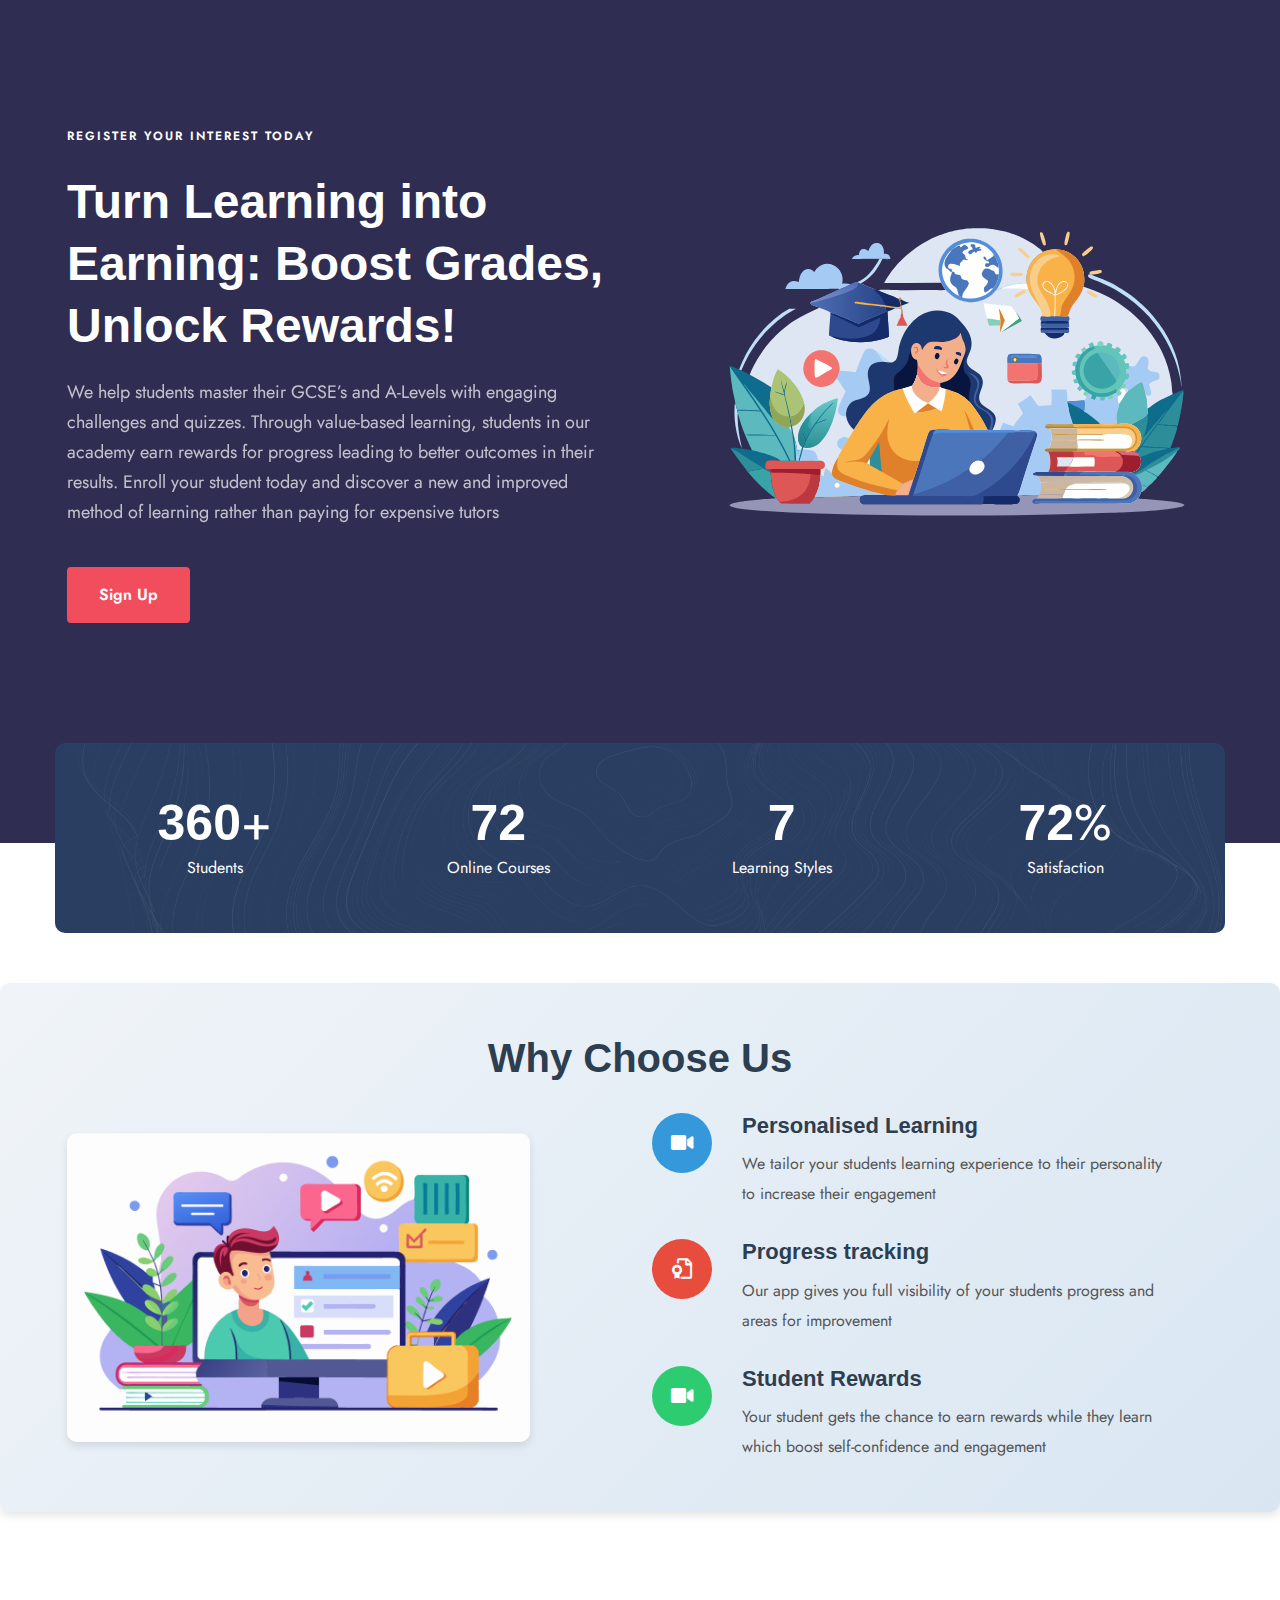
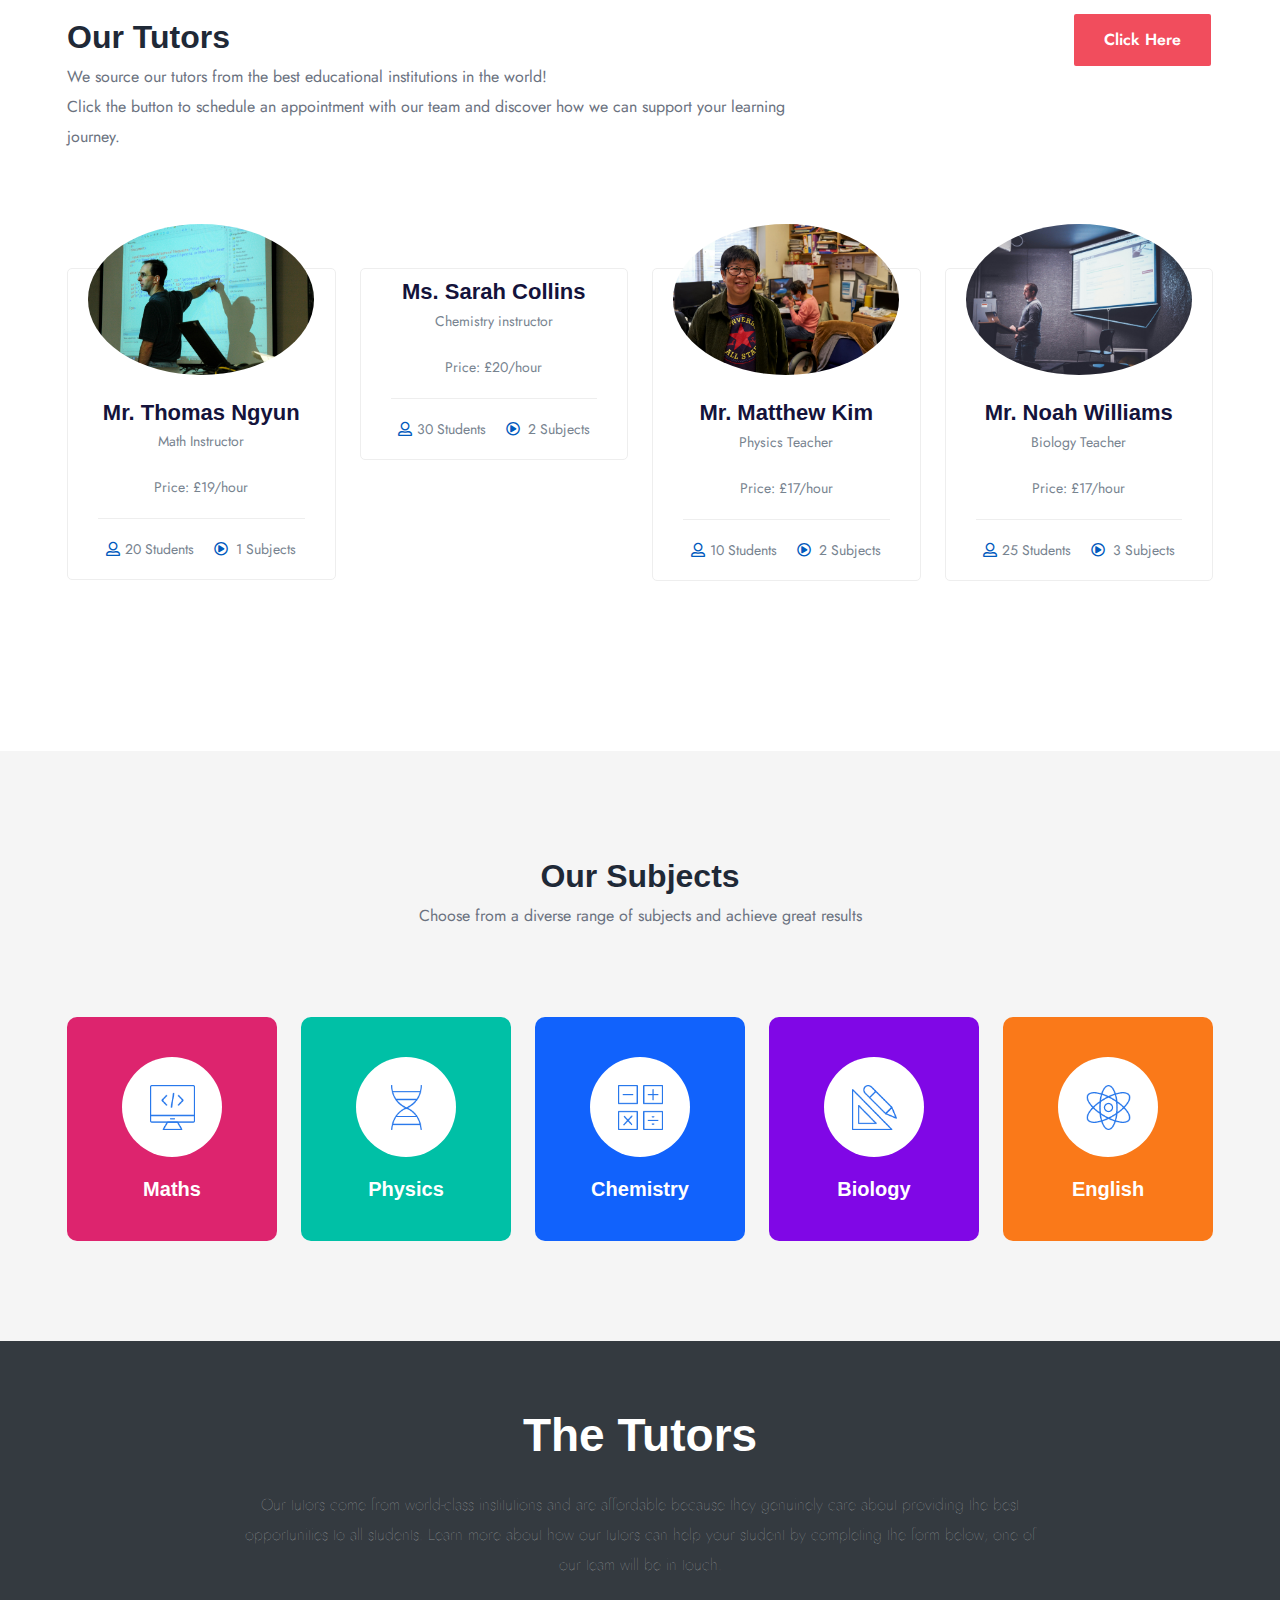
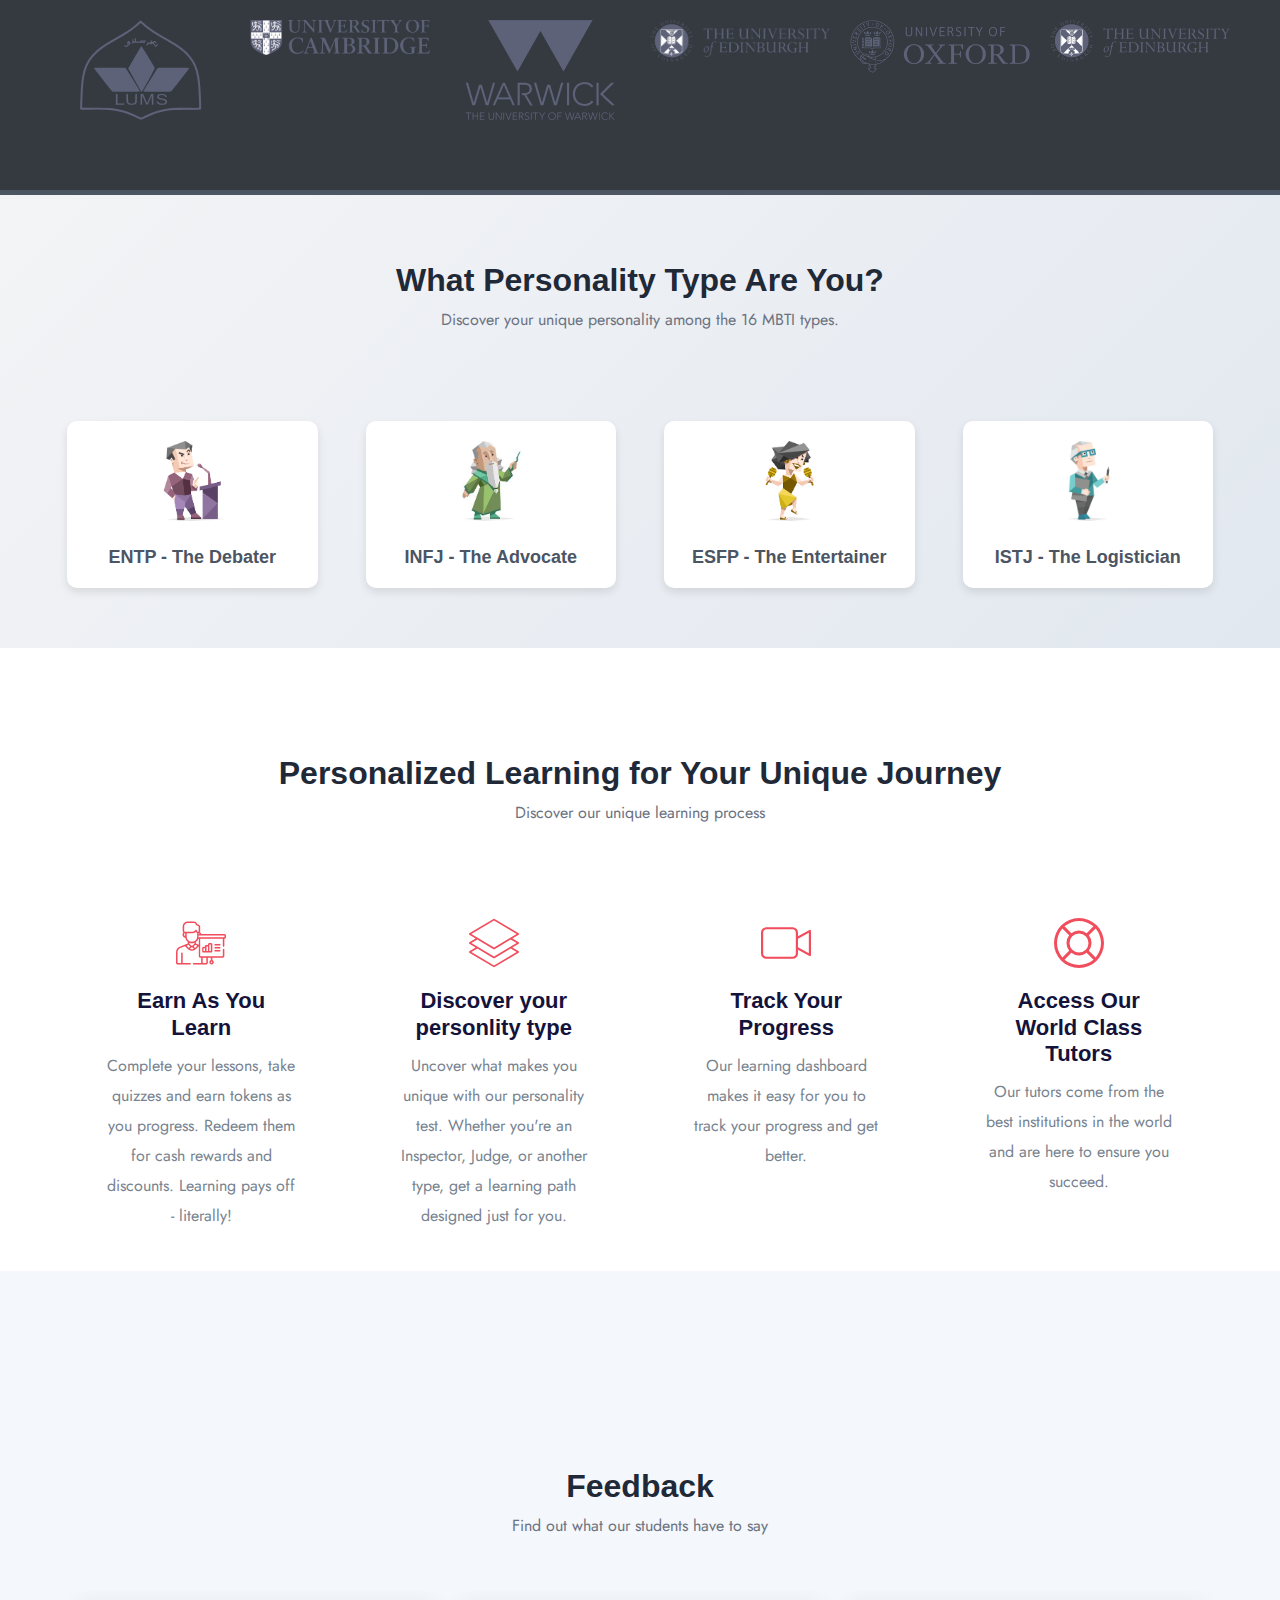
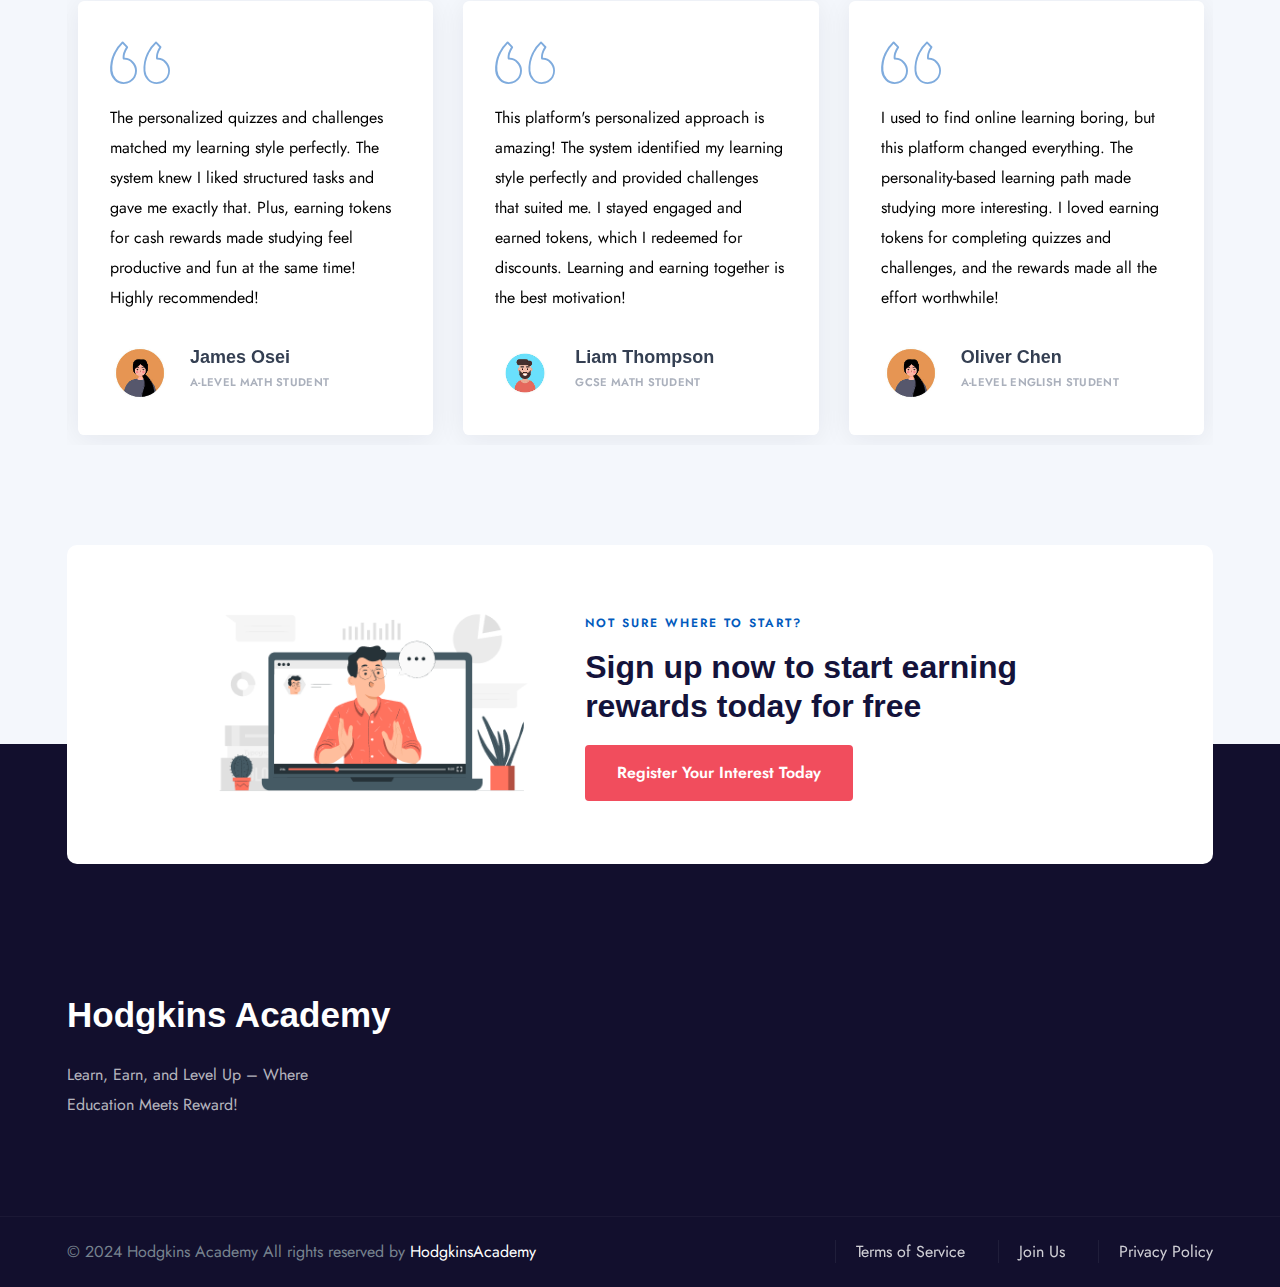
==== commit 6092e513: "Fix on Homepage sections" ====
--- a/index.html
+++ b/index.html
@@ -40,14 +40,13 @@
       <div class="row align-items-center justify-content-center">
         <div class="col-md-12 col-xl-6 col-lg-6">
           <div class="banner-content">
-            <span class="subheading">Sign Up & Start Earning</span>
+            <span class="subheading">Register Your Interest Today</span>
             <h1>Turn Learning into Earning: Boost Grades, Unlock Rewards!</h1>
             <p class="mb-40">
-              Master your GCSEs and A-Levels with engaging challenges and
-              quizzes. Earn tokens for top scores and redeem them for
-              real-world rewards. Learning has never been this rewarding!.
-              Start your journey today and discover how knowledge pays! Earn
-              tokens for progress and redeem them for real-world rewards
+              We help students master their GCSE’s and A-Levels with engaging challenges and quizzes. 
+              Through value-based learning, students in our academy earn rewards for progress leading 
+              to better outcomes in their results. Enroll your student today and discover a new and 
+              improved method of learning rather than paying for expensive tutors
             </p>
 
             <div class="btn-container">
@@ -140,10 +139,9 @@
                   <i class="fa fa-video"></i>
                 </div>
                 <div class="feature-text">
-                  <h4 style="color: #2c3e50;">Online Classes</h4>
+                  <h4 style="color: #2c3e50;">Personalised Learning</h4>
                   <p style="color: #555;">
-                    Our classes are designed to fit into your schedule giving you
-                    the flexibility to learn online with high quality lessons.
+                    We tailor your students learning experience to their personality to increase their engagement
                   </p>
                 </div>
               </div>
@@ -154,10 +152,10 @@
                   <i class="far fa-file-certificate"></i>
                 </div>
                 <div class="feature-text">
-                  <h4 style="color: #2c3e50;">Skilled Instructors</h4>
+                  <h4 style="color: #2c3e50;">Progress tracking</h4>
                   <p style="color: #555;">
-                    Our experienced instructors are here to guide you every step.
-                    Receive personalized support to reach your learning goals.
+                    Our app gives you full visibility of your students progress and areas for improvement
+
                   </p>
                 </div>
               </div>
@@ -168,10 +166,9 @@
                   <i class="fa fa-video"></i>
                 </div>
                 <div class="feature-text">
-                  <h4 style="color: #2c3e50;">Earn as a Student</h4>
+                  <h4 style="color: #2c3e50;">Student Rewards</h4>
                   <p style="color: #555;">
-                    Why just learn when you can earn? Complete courses, ace
-                    quizzes, and collect tokens that convert into real rewards.
+                    Your student gets the chance to earn rewards while they learn which boost self-confidence and engagement
                   </p>
                 </div>
               </div>
@@ -191,7 +188,7 @@
       <div class="row mb-100">
         <div class="col-lg-8 col-xl-8">
           <div class="section-heading text-center text-lg-start">
-            <h2 class="font-lg">Our Esteemed Faculty</h2>
+            <h2 class="font-lg">Our Tutors</h2>
             <p>
               We source our tutors from the best educational institutions in the world!<br>
               Click the button to schedule an appointment with our team and discover how we can support your learning
@@ -350,7 +347,7 @@
         <div class="col-xl-8">
           <div class="section-heading text-center">
             <h2 class="font-lg">
-              Explore Our Top Subjects and Unlock Your Potential
+              Our Subjects
             </h2>
             <p>
               Choose from a diverse range of subjects and achieve great
@@ -1346,7 +1343,7 @@
       <div class="row justify-content-center">
         <div class="col-xl-6">
           <div class="section-heading text-center mb-50">
-            <h2 class="font-lg">Student Feedback</h2>
+            <h2 class="font-lg">Feedback</h2>
             <p>Find out what our students have to say</p>
           </div>
         </div>
@@ -1456,7 +1453,7 @@
                     Sign up now to start earning rewards today for free
                   </h2>
                   <a href="https://docs.google.com/forms/d/1Y0Oix4TtNMG5EFbIpd_hIj4As0zBez1sSUgR-jwIvCg/viewform?edit_requested=true"
-                    class="btn btn-main rounded">Sign up now</a>
+                    class="btn btn-main rounded">Register Your Interest Today</a>
                 </div>
               </div>
             </div>
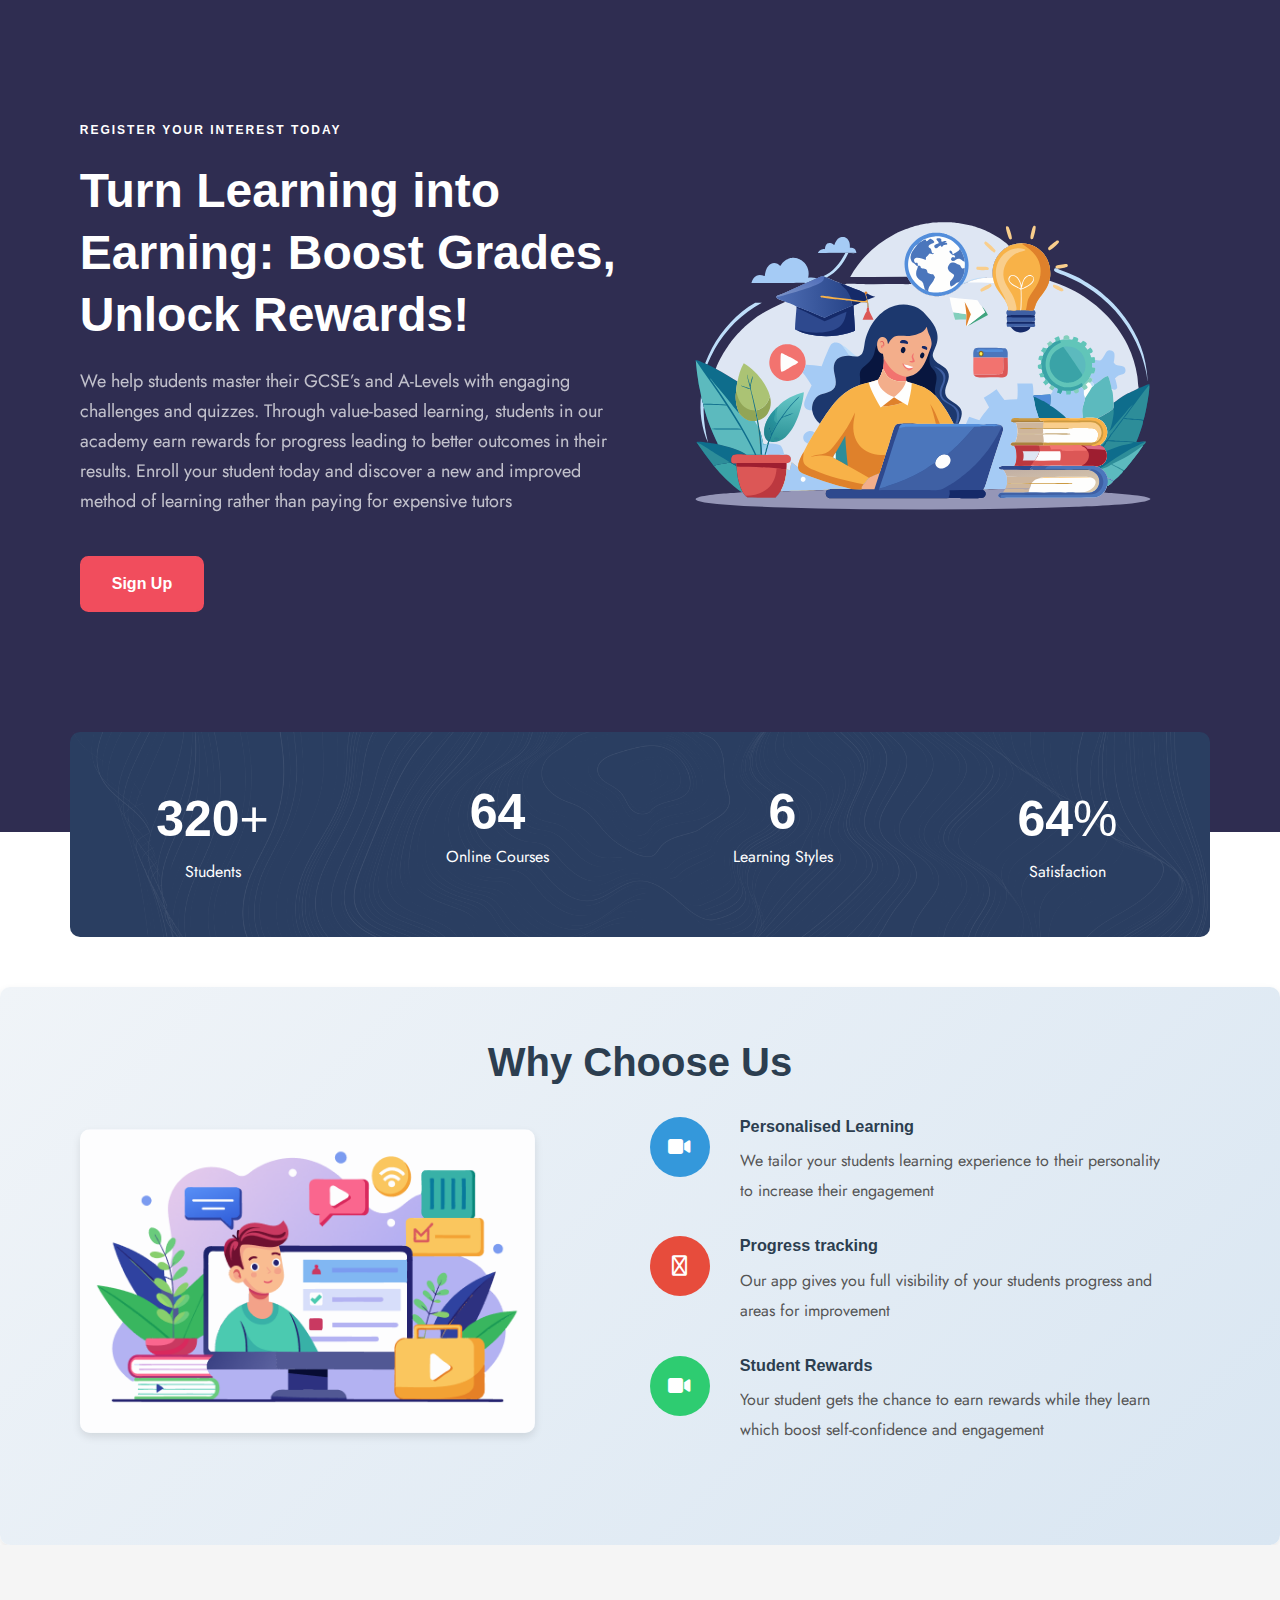
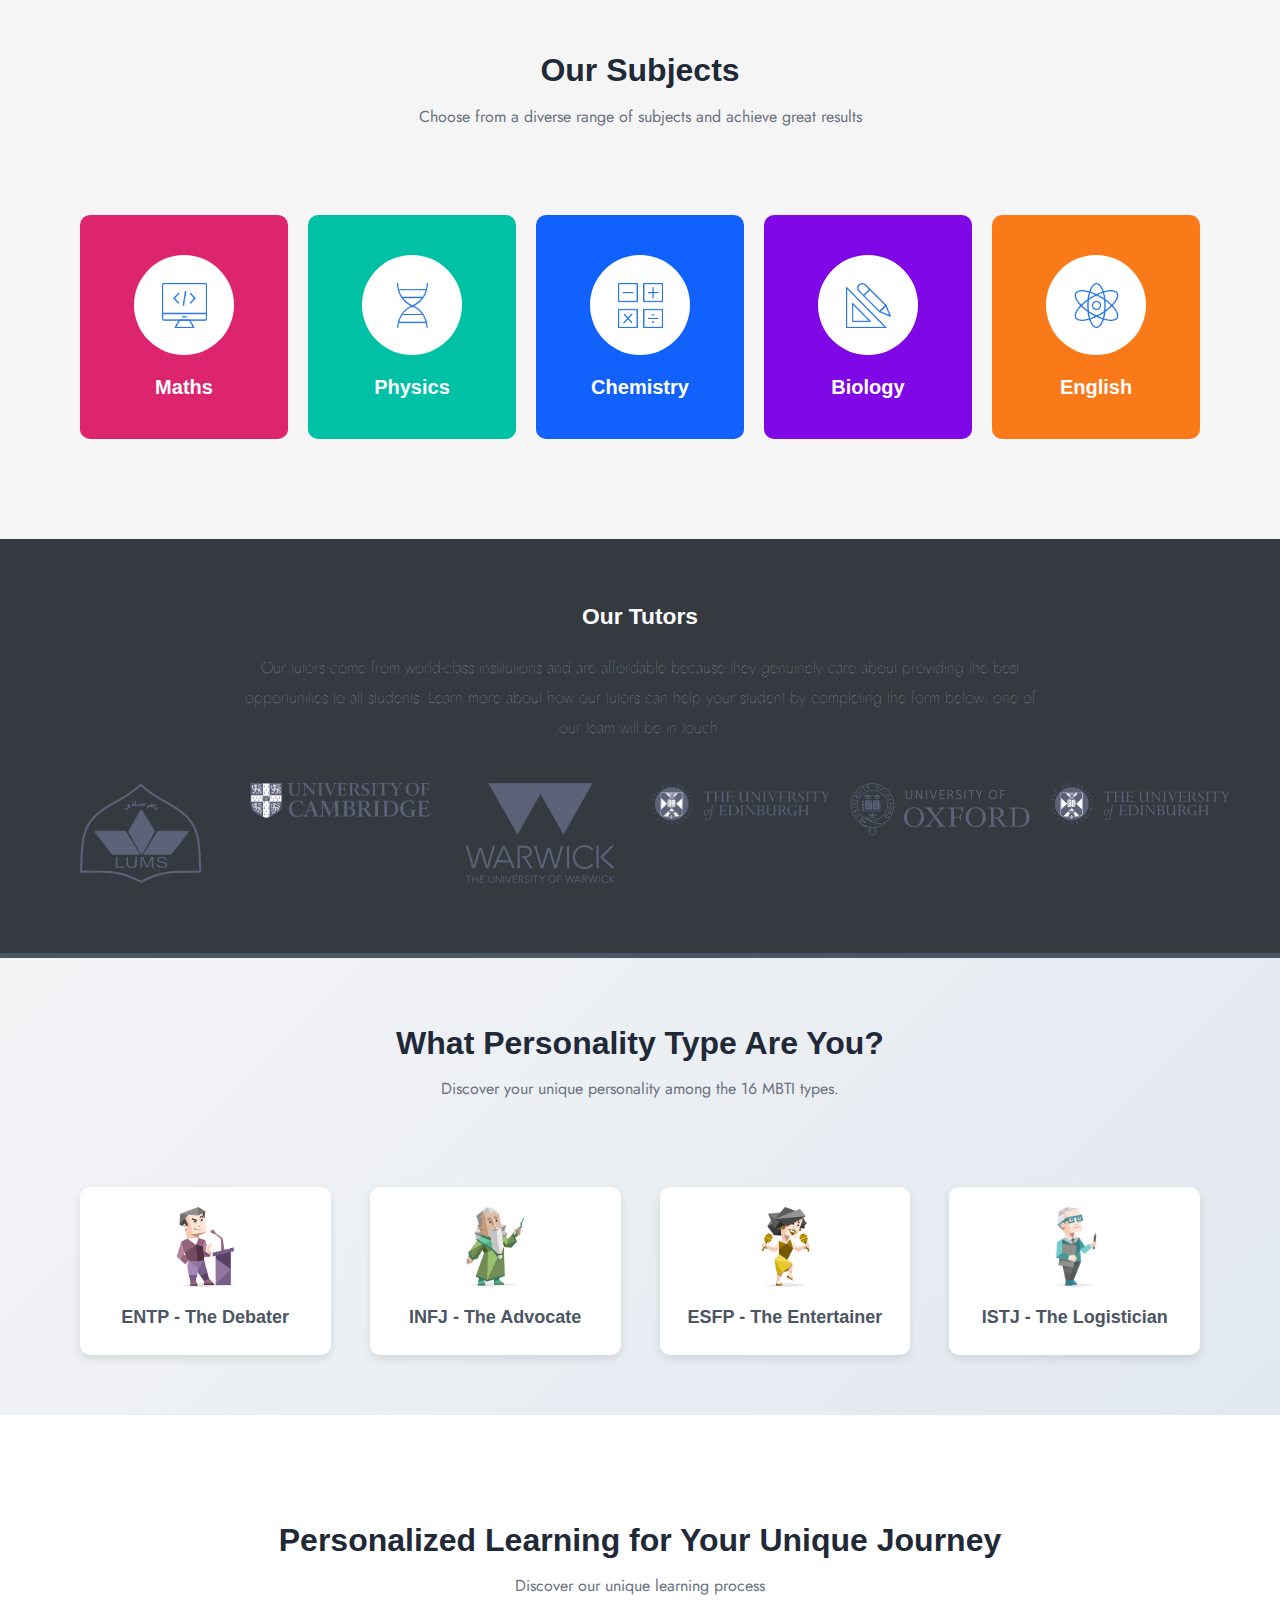
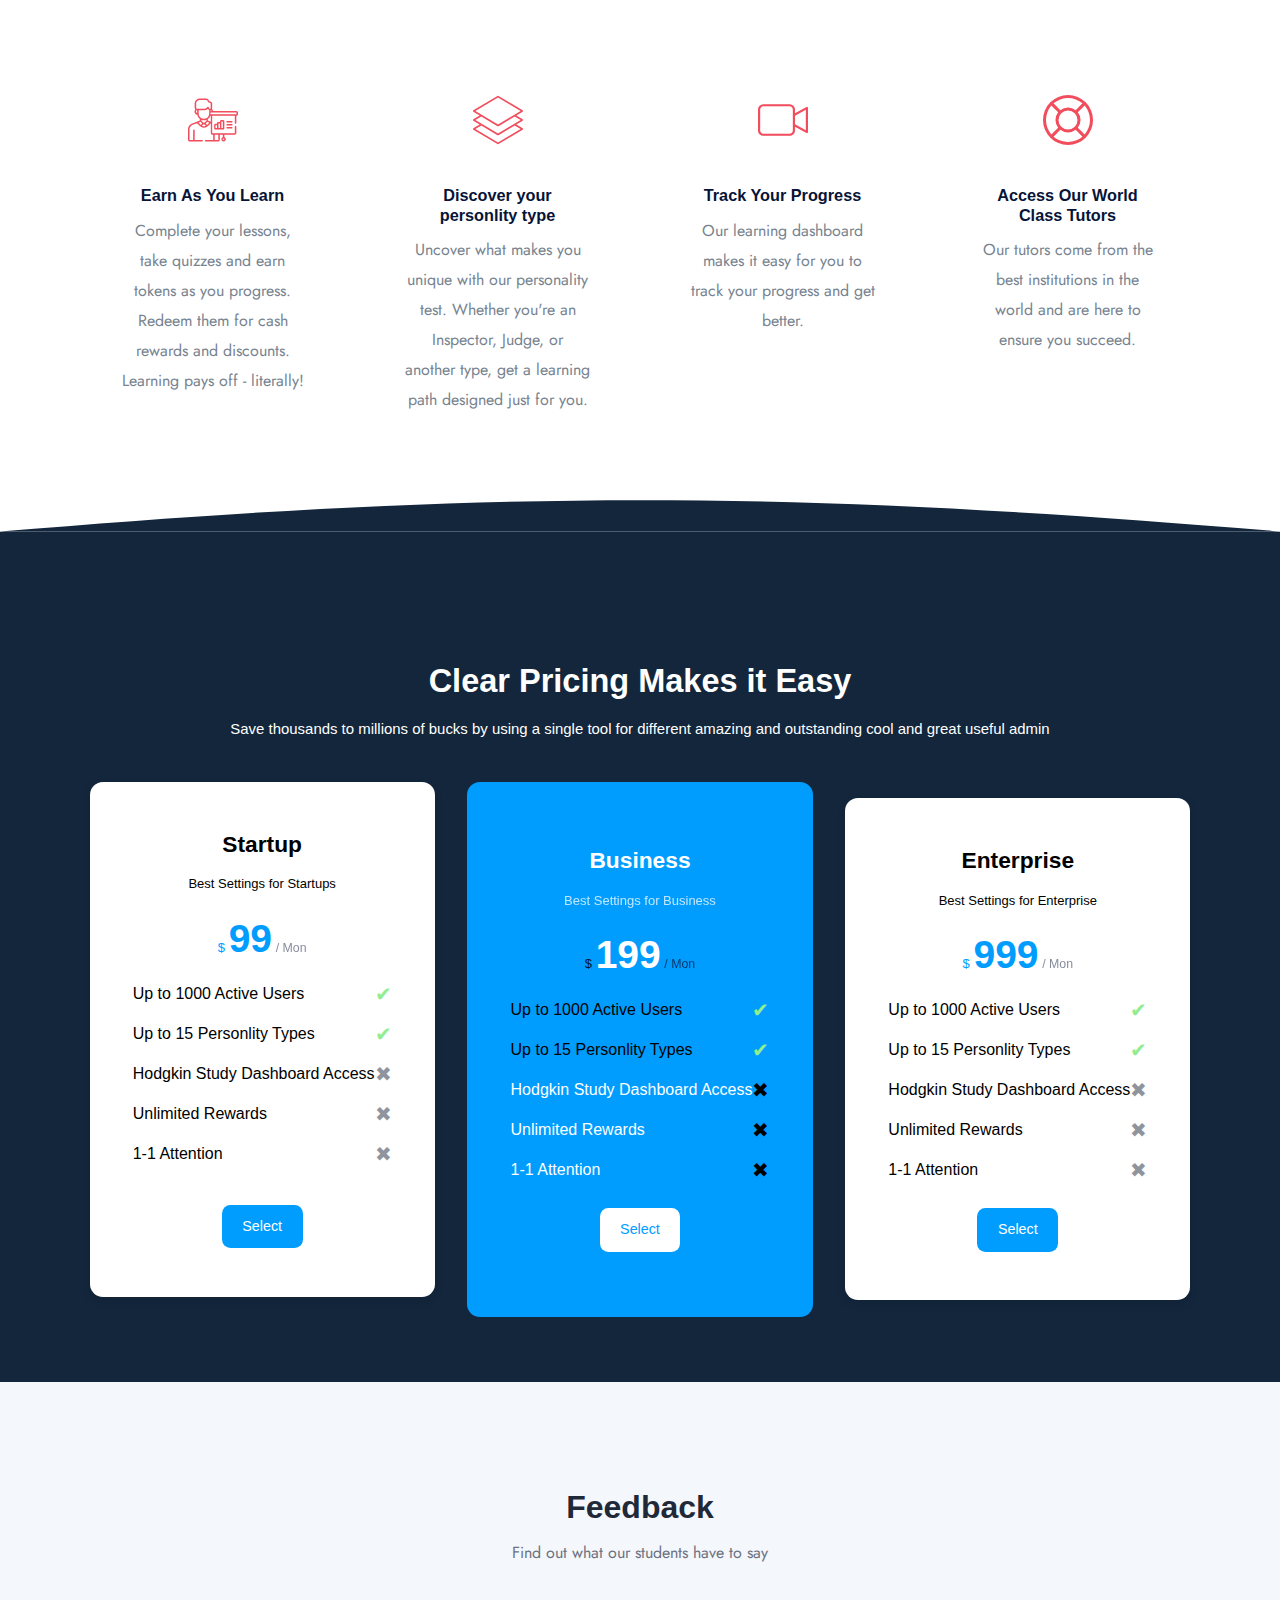
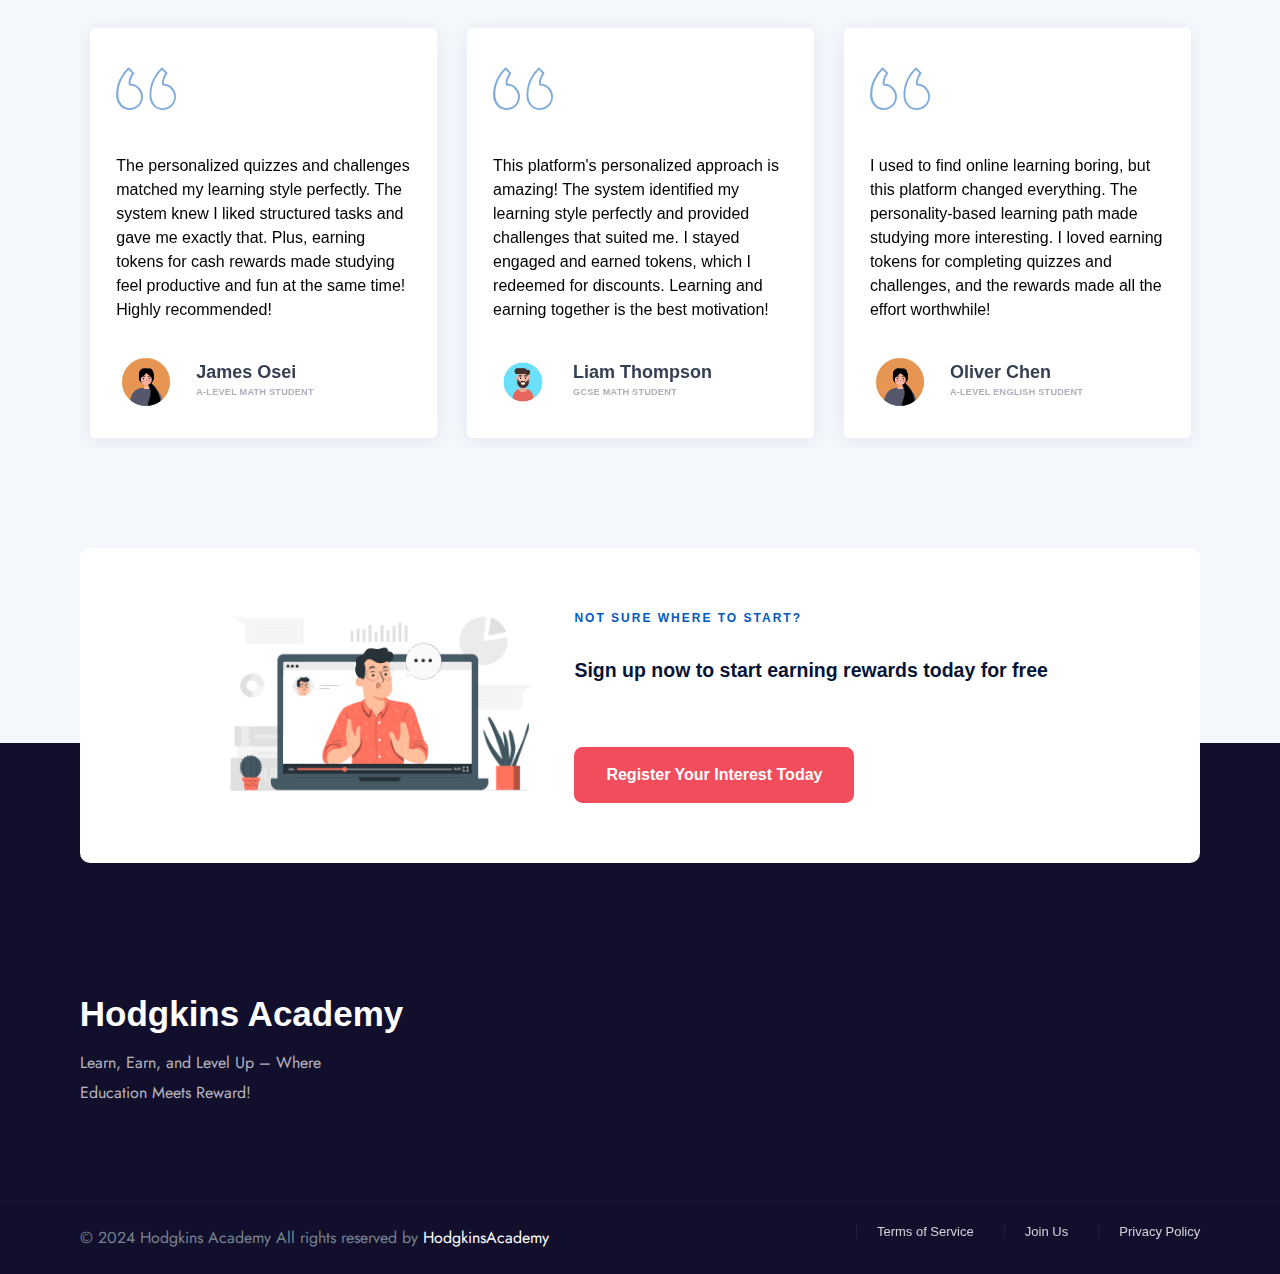
==== commit 8334b0ff: "Updated index.html and added new pricing assets" ====
--- a/index.html
+++ b/index.html
@@ -1,1611 +1,1193 @@
 <!DOCTYPE html>
 <html lang="zxx">
-
-<head>
-  <meta http-equiv="Content-Type" content="text/html; charset=UTF-8" />
-  <meta name="description" content="Hodgkins Acedemy" />
-  <meta name="keywords" />
-  <meta name="author" content="Hodgkins Academy" />
-
-  <title>Hodgkins Academy</title>
-  <link rel="icon" type="image/png" href="newAssets/assets/graduation.png" />
-
-  <!-- Mobile Specific Meta-->
-  <meta name="viewport" content="width=device-width, initial-scale=1" />
-  <!-- bootstrap.min css -->
-  <link rel="stylesheet" href="assets/vendors/bootstrap/bootstrap.css" />
-  <!-- Iconfont Css -->
-  <link rel="stylesheet" href="assets/vendors/awesome/css/fontawesome-all.min.css" />
-  <link rel="stylesheet" href="assets/vendors/flaticon/flaticon.css" />
-  <link rel="stylesheet" href="assets/fonts/gilroy/font-gilroy.css" />
-  <link rel="stylesheet" href="assets/vendors/magnific-popup/magnific-popup.css" />
-  <!-- animate.css -->
-  <link rel="stylesheet" href="assets/vendors/animate-css/animate.css" />
-  <link rel="stylesheet" href="assets/vendors/animated-headline/animated-headline.css" />
-  <link rel="stylesheet" href="assets/vendors/owl/assets/owl.carousel.min.css" />
-  <link rel="stylesheet" href="assets/vendors/owl/assets/owl.theme.default.min.css" />
-
-  <!-- Main Stylesheet -->
-  <link rel="stylesheet" href="assets/css/woocomerce.css" />
-  <link rel="stylesheet" href="assets/css/style.css" />
-  <link rel="stylesheet" href="assets/css/responsive.css" />
-</head>
-
-<body id="top-header">
-
-  <!--====== Header End ======-->
-  <!-- Banner Section Start -->
-  <section class="banner-style-4 banner-padding">
-    <div class="container">
-      <div class="row align-items-center justify-content-center">
-        <div class="col-md-12 col-xl-6 col-lg-6">
-          <div class="banner-content">
-            <span class="subheading">Register Your Interest Today</span>
-            <h1>Turn Learning into Earning: Boost Grades, Unlock Rewards!</h1>
-            <p class="mb-40">
-              We help students master their GCSE’s and A-Levels with engaging challenges and quizzes. 
-              Through value-based learning, students in our academy earn rewards for progress leading 
-              to better outcomes in their results. Enroll your student today and discover a new and 
-              improved method of learning rather than paying for expensive tutors
-            </p>
-
-            <div class="btn-container">
-              <!-- <a href="#" class="btn btn-main rounded">Find Courses</a> -->
-              <!-- <a href="https://calendly.com/tavian-jean-pierre/30min" class="btn btn-white rounded ms-2">Sign up</a> -->
-              <a href="http://eepurl.com/i6WZaM "
-              class="btn btn-main rounded">Sign up</a>
-            </div>
-          </div>
-        </div>
-
-        <div class="col-md-12 col-xl-6 col-lg-6">
-          <div class="banner-img-round mt-5 mt-lg-0 ps-5">
-            <img src="newAssets/assets/header pic.svg" alt="" class="img-fluid" />
-          </div>
-        </div>
-      </div>
-      <!-- / .row -->
+  <head>
+    <meta http-equiv="Content-Type" content="text/html; charset=UTF-8" />
+    <meta name="description" content="Hodgkins Acedemy" />
+    <meta name="keywords" />
+    <meta name="author" content="Hodgkins Academy" />
+
+    <title>Hodgkins Academy</title>
+    <link rel="icon" type="image/png" href="newAssets/assets/graduation.png" />
+
+    <!-- Mobile Specific Meta-->
+    <meta name="viewport" content="width=device-width, initial-scale=1" />
+    <!-- bootstrap.min css -->
+    <link rel="stylesheet" href="assets/vendors/bootstrap/bootstrap.css" />
+    <!-- Iconfont Css -->
+    <link
+      rel="stylesheet"
+      href="assets/vendors/awesome/css/fontawesome-all.min.css"
+    />
+    <link rel="stylesheet" href="assets/vendors/flaticon/flaticon.css" />
+    <link rel="stylesheet" href="assets/fonts/gilroy/font-gilroy.css" />
+    <link
+      rel="stylesheet"
+      href="assets/vendors/magnific-popup/magnific-popup.css"
+    />
+    <!-- animate.css -->
+    <link rel="stylesheet" href="assets/vendors/animate-css/animate.css" />
+    <link
+      rel="stylesheet"
+      href="assets/vendors/animated-headline/animated-headline.css"
+    />
+    <link
+      rel="stylesheet"
+      href="assets/vendors/owl/assets/owl.carousel.min.css"
+    />
+    <link
+      rel="stylesheet"
+      href="assets/vendors/owl/assets/owl.theme.default.min.css"
+    />
+
+    <!-- Main Stylesheet -->
+    <link rel="stylesheet" href="assets/css/woocomerce.css" />
+    <link rel="stylesheet" href="assets/css/style.css" />
+    <link rel="stylesheet" href="assets/css/responsive.css" />
+    <link
+      href="pricingassets//plugins/global/plugins.bundle.css"
+      rel="stylesheet"
+      type="text/css"
+    />
+    <link
+      href="pricingassets//css/style.bundle.css"
+      rel="stylesheet"
+      type="text/css"
+    />
+  </head>
+
+  <body id="top-header">
+    <!--====== Header End ======-->
+    <!-- Banner Section Start -->
+    <section class="banner-style-4 banner-padding">
+      <div class="container">
+        <div class="row align-items-center justify-content-center">
+          <div class="col-md-12 col-xl-6 col-lg-6">
+            <div class="banner-content">
+              <span class="subheading">Register Your Interest Today</span>
+              <h1>Turn Learning into Earning: Boost Grades, Unlock Rewards!</h1>
+              <p class="mb-40">
+                We help students master their GCSE’s and A-Levels with engaging
+                challenges and quizzes. Through value-based learning, students
+                in our academy earn rewards for progress leading to better
+                outcomes in their results. Enroll your student today and
+                discover a new and improved method of learning rather than
+                paying for expensive tutors
+              </p>
+
+              <div class="btn-container">
+                <a href="http://eepurl.com/i6WZaM " class="btn btn-main rounded"
+                  >Sign up</a
+                >
+              </div>
+            </div>
+          </div>
+
+          <div class="col-md-12 col-xl-6 col-lg-6">
+            <div class="banner-img-round mt-5 mt-lg-0 ps-5">
+              <img
+                src="newAssets/assets/header pic.svg"
+                alt=""
+                class="img-fluid"
+              />
+            </div>
+          </div>
+        </div>
+        <!-- / .row -->
+      </div>
+      <!-- / .container -->
+    </section>
+    <!-- Banner Section End -->
+
+    <!-- Counter Section start -->
+    <section class="counter-section4">
+      <div class="container">
+        <div class="row justify-content-center">
+          <div class="col-xl-12 counter-inner">
+            <div class="row">
+              <div class="col-lg-3 col-md-6">
+                <div class="counter-item mb-5 mb-lg-0">
+                  <div class="count">
+                    <span class="counter h2">500</span><span>+</span>
+                  </div>
+                  <p>Students</p>
+                </div>
+              </div>
+
+              <div class="col-lg-3 col-md-6">
+                <div class="counter-item mb-5 mb-lg-0">
+                  <div class="count">
+                    <span class="counter h2">100</span>
+                  </div>
+                  <p>Online Courses</p>
+                </div>
+              </div>
+              <div class="col-lg-3 col-md-6">
+                <div class="counter-item mb-5 mb-lg-0">
+                  <div class="count">
+                    <span class="counter h2">10</span>
+                  </div>
+                  <p>Learning Styles</p>
+                </div>
+              </div>
+
+              <div class="col-lg-3 col-md-6">
+                <div class="counter-item">
+                  <div class="count">
+                    <span class="counter h2">100</span><span>%</span>
+                  </div>
+                  <p>Satisfaction</p>
+                </div>
+              </div>
+            </div>
+          </div>
+        </div>
+      </div>
+    </section>
+
+    <!-- About Section Start -->
+    <section
+      class="about-3 section-padding"
+      style="
+        margin-top: 50px;
+        background: linear-gradient(135deg, #f0f4f8, #d9e6f2);
+        padding: 50px 0;
+        border-radius: 10px;
+        box-shadow: 0 4px 8px rgba(0, 0, 0, 0.1);
+        padding-bottom: 100px;
+      "
+    >
+      <div class="container">
+        <h2
+          class="font-lg text-center"
+          style="color: #2c3e50; font-weight: 700"
+        >
+          Why Choose Us
+        </h2>
+        <div
+          class="row align-items-center justify-content-between"
+          style="margin-top: 30px"
+        >
+          <div class="col-xl-5 col-lg-6">
+            <div class="about-img">
+              <img
+                src="newAssets/assets/stream.png"
+                alt=""
+                class="img-fluid"
+                style="
+                  border-radius: 10px;
+                  box-shadow: 0 4px 8px rgba(0, 0, 0, 0.1);
+                "
+              />
+            </div>
+          </div>
+          <div class="col-xl-6 col-lg-6">
+            <div class="about-content mt-5 mt-lg-0">
+              <div class="about-features">
+                <div class="feature-item feature-style-left">
+                  <div
+                    class="feature-icon icon-bg-3 icon-radius"
+                    style="background: #3498db; color: white; font-size: 24px"
+                  >
+                    <i class="fa fa-video"></i>
+                  </div>
+                  <div class="feature-text">
+                    <h4 style="color: #2c3e50">Personalised Learning</h4>
+                    <p style="color: #555">
+                      We tailor your students learning experience to their
+                      personality to increase their engagement
+                    </p>
+                  </div>
+                </div>
+
+                <div class="feature-item feature-style-left">
+                  <div
+                    class="feature-icon icon-bg-2 icon-radius"
+                    style="background: #e74c3c; color: white; font-size: 24px"
+                  >
+                    <i class="far fa-file-certificate"></i>
+                  </div>
+                  <div class="feature-text">
+                    <h4 style="color: #2c3e50">Progress tracking</h4>
+                    <p style="color: #555">
+                      Our app gives you full visibility of your students
+                      progress and areas for improvement
+                    </p>
+                  </div>
+                </div>
+
+                <div class="feature-item feature-style-left">
+                  <div
+                    class="feature-icon icon-bg-3 icon-radius"
+                    style="background: #2ecc71; color: white; font-size: 24px"
+                  >
+                    <i class="fa fa-video"></i>
+                  </div>
+                  <div class="feature-text">
+                    <h4 style="color: #2c3e50">Student Rewards</h4>
+                    <p style="color: #555">
+                      Your student gets the chance to earn rewards while they
+                      learn which boost self-confidence and engagement
+                    </p>
+                  </div>
+                </div>
+              </div>
+            </div>
+          </div>
+        </div>
+      </div>
+    </section>
+    <!-- About Section END -->
+
+    <!--  Course category -->
+    <section class="course-category-3 section-padding">
+      <div class="container">
+        <div class="row mb-70 justify-content-center">
+          <div class="col-xl-8">
+            <div class="section-heading text-center">
+              <h2 class="font-lg">Our Subjects</h2>
+              <p>
+                Choose from a diverse range of subjects and achieve great
+                results
+              </p>
+            </div>
+          </div>
+        </div>
+
+        <div class="row">
+          <div class="col-xl col-lg-4 col-sm-6">
+            <div class="single-course-category style-3 bg-1">
+              <div class="course-cat-icon">
+                <img
+                  src="assets/images/icon/icon1.png"
+                  alt=""
+                  class="img-fluid"
+                />
+              </div>
+              <div class="course-cat-content">
+                <h4 class="course-cat-title">
+                  <a href="#">Maths</a>
+                </h4>
+              </div>
+            </div>
+          </div>
+
+          <div class="col-xl col-lg-4 col-sm-6">
+            <div class="single-course-category style-3 bg-2">
+              <div class="course-cat-icon">
+                <img
+                  src="assets/images/icon/icon2.png"
+                  alt=""
+                  class="img-fluid"
+                />
+              </div>
+              <div class="course-cat-content">
+                <h4 class="course-cat-title">
+                  <a href="#">Physics</a>
+                </h4>
+              </div>
+            </div>
+          </div>
+
+          <div class="col-xl col-lg-4 col-sm-6">
+            <div class="single-course-category style-3 bg-3">
+              <div class="course-cat-icon">
+                <img
+                  src="assets/images/icon/icon3.png"
+                  alt=""
+                  class="img-fluid"
+                />
+              </div>
+              <div class="course-cat-content">
+                <h4 class="course-cat-title">
+                  <a href="#">Chemistry</a>
+                </h4>
+              </div>
+            </div>
+          </div>
+
+          <div class="col-xl col-lg-4 col-sm-6">
+            <div class="single-course-category style-3 bg-4">
+              <div class="course-cat-icon">
+                <img
+                  src="assets/images/icon/icon4.png"
+                  alt=""
+                  class="img-fluid"
+                />
+              </div>
+              <div class="course-cat-content">
+                <h4 class="course-cat-title">
+                  <a href="#">Biology</a>
+                </h4>
+              </div>
+            </div>
+          </div>
+
+          <div class="col-xl col-lg-4 col-sm-6">
+            <div class="single-course-category style-3 bg-5">
+              <div class="course-cat-icon">
+                <img
+                  src="assets/images/icon/icon6.png"
+                  alt=""
+                  class="img-fluid"
+                />
+              </div>
+              <div class="course-cat-content">
+                <h4 class="course-cat-title">
+                  <a href="#">English</a>
+                </h4>
+              </div>
+            </div>
+          </div>
+        </div>
+      </div>
+    </section>
+
+    <div
+      style="
+        background-color: #343a40;
+        color: white;
+        padding: 30px 0;
+        margin: 0;
+        width: 100%;
+      "
+    >
+      <h1
+        style="
+          color: white;
+          text-align: center;
+          margin: 30px 0 20px;
+          line-height: 1.5;
+        "
+      >
+        Our Tutors
+      </h1>
+      <p
+        style="
+          text-align: center;
+          color: lightgray;
+          font-weight: 100;
+          max-width: 800px;
+          margin: 0 auto;
+        "
+      >
+        Our tutors come from world-class institutions and are affordable because
+        they genuinely care about providing the best opportunities to all
+        students. Learn more about how our tutors can help your student by
+        completing the form below; one of our team will be in touch.
+      </p>
+
+      <div
+        style="
+          display: flex;
+          justify-content: center;
+          flex-wrap: wrap;
+          max-width: 1200px;
+          margin: 30px auto;
+        "
+      >
+        <div style="flex: 1 1 150px; text-align: center; margin: 10px">
+          <img
+            src="newAssets/assets/lums.png"
+            alt="Logo 1"
+            style="max-width: 100%; height: auto"
+          />
+        </div>
+        <div style="flex: 1 1 150px; text-align: center; margin: 10px">
+          <img
+            src="newAssets/assets/University_of_Cambridge-Logo.wine.png"
+            alt="Logo 2"
+            style="max-width: 100%; height: auto"
+          />
+        </div>
+        <div style="flex: 1 1 150px; text-align: center; margin: 10px">
+          <img
+            src="newAssets/assets/University of Warwick.png"
+            alt="Logo 3"
+            style="max-width: 100%; height: auto"
+          />
+        </div>
+        <div style="flex: 1 1 150px; text-align: center; margin: 10px">
+          <img
+            src="newAssets/assets/University_of_Edinburgh-Logo.wine.png"
+            alt="Logo 4"
+            style="max-width: 100%; height: auto"
+          />
+        </div>
+        <div style="flex: 1 1 150px; text-align: center; margin: 10px">
+          <img
+            src="newAssets/assets/University_of_Oxford.png"
+            alt="Logo 5"
+            style="max-width: 100%; height: auto"
+          />
+        </div>
+        <div style="flex: 1 1 150px; text-align: center; margin: 10px">
+          <img
+            src="newAssets/assets/University_of_Edinburgh-Logo.wine.svg"
+            alt="Logo 6"
+            style="max-width: 100%; height: auto"
+          />
+        </div>
+      </div>
     </div>
-    <!-- / .container -->
-  </section>
-  <!-- Banner Section End -->
-
-  <!-- Counter Section start -->
-  <section class="counter-section4">
-    <div class="container">
-      <div class="row justify-content-center">
-        <div class="col-xl-12 counter-inner">
-          <div class="row">
-            <div class="col-lg-3 col-md-6">
-              <div class="counter-item mb-5 mb-lg-0">
-                <div class="count">
-                  <span class="counter h2">500</span><span>+</span>
-                </div>
-                <p>Students</p>
-              </div>
-            </div>
-
-            <div class="col-lg-3 col-md-6">
-              <div class="counter-item mb-5 mb-lg-0">
-                <div class="count">
-                  <span class="counter h2">100</span>
-                </div>
-                <p>Online Courses</p>
-              </div>
-            </div>
-            <div class="col-lg-3 col-md-6">
-              <div class="counter-item mb-5 mb-lg-0">
-                <div class="count">
-                  <span class="counter h2">10</span>
-                </div>
-                <p>Learning Styles</p>
-              </div>
-            </div>
-
-            <div class="col-lg-3 col-md-6">
-              <div class="counter-item">
-                <div class="count">
-                  <span class="counter h2">100</span><span>%</span>
-                </div>
-                <p>Satisfaction</p>
-              </div>
-            </div>
-          </div>
-        </div>
-      </div>
-    </div>
-  </section>
-
-  <!-- About Section Start -->
-  <section class="about-3 section-padding"
-    style="margin-top: 50px; background: linear-gradient(135deg, #f0f4f8, #d9e6f2); padding: 50px 0; border-radius: 10px; box-shadow: 0 4px 8px rgba(0, 0, 0, 0.1);">
-    <div class="container">
-      <h2 class="font-lg text-center" style="color: #2c3e50; font-weight: 700;">
-        Why Choose Us
-      </h2>
-      <div class="row align-items-center justify-content-between" style="margin-top: 30px;">
-        <div class="col-xl-5 col-lg-6">
-          <div class="about-img">
-            <img src="newAssets/assets/stream.png" alt="" class="img-fluid"
-              style="border-radius: 10px; box-shadow: 0 4px 8px rgba(0, 0, 0, 0.1);" />
-          </div>
-        </div>
-        <div class="col-xl-6 col-lg-6">
-          <div class="about-content mt-5 mt-lg-0">
-            <div class="about-features">
-              <div class="feature-item feature-style-left">
-                <div class="feature-icon icon-bg-3 icon-radius"
-                  style="background: #3498db; color: white; font-size: 24px;">
-                  <i class="fa fa-video"></i>
-                </div>
-                <div class="feature-text">
-                  <h4 style="color: #2c3e50;">Personalised Learning</h4>
-                  <p style="color: #555;">
-                    We tailor your students learning experience to their personality to increase their engagement
-                  </p>
-                </div>
-              </div>
-
-              <div class="feature-item feature-style-left">
-                <div class="feature-icon icon-bg-2 icon-radius"
-                  style="background: #e74c3c; color: white; font-size: 24px;">
-                  <i class="far fa-file-certificate"></i>
-                </div>
-                <div class="feature-text">
-                  <h4 style="color: #2c3e50;">Progress tracking</h4>
-                  <p style="color: #555;">
-                    Our app gives you full visibility of your students progress and areas for improvement
-
-                  </p>
-                </div>
-              </div>
-
-              <div class="feature-item feature-style-left">
-                <div class="feature-icon icon-bg-3 icon-radius"
-                  style="background: #2ecc71; color: white; font-size: 24px;">
-                  <i class="fa fa-video"></i>
-                </div>
-                <div class="feature-text">
-                  <h4 style="color: #2c3e50;">Student Rewards</h4>
-                  <p style="color: #555;">
-                    Your student gets the chance to earn rewards while they learn which boost self-confidence and engagement
-                  </p>
-                </div>
-              </div>
-            </div>
-          </div>
-        </div>
-      </div>
-    </div>
-  </section>
-  <!-- About Section END -->
-
-
-  <!-- About Section END -->
-  <!-- Team section start -->
-  <section class="team section-padding">
-    <div class="container">
-      <div class="row mb-100">
-        <div class="col-lg-8 col-xl-8">
-          <div class="section-heading text-center text-lg-start">
-            <h2 class="font-lg">Our Tutors</h2>
-            <p>
-              We source our tutors from the best educational institutions in the world!<br>
-              Click the button to schedule an appointment with our team and discover how we can support your learning
-              journey.
-            </p>
-          </div>
-        </div>
-
-        <div class="col-xl-4 col-lg-4">
-          <div class="text-center text-lg-end">
-            <!-- <a href="#" class="btn btn-main-outline rounded">Click Here <i class="fa fa-angle-right"></i></a> -->
-            <a href="https://calendly.com/tavian-jean-pierre/30min" class="btn btn-white rounded ms-2">Click Here</a>
-          </div>
-        </div>
-      </div>
-
-      <div class="row">
-        <div class="col-xl-3 col-lg-4 col-sm-6">
-          <div class="team-item team-item-4 mb-70 mb-xl-0">
-            <div class="team-img">
-              <img src="newAssets/assets/maleTeacher.jpg" alt="" class="img-fluid" />
-              <!-- 
-                <ul class="team-socials list-inline">
-                  <li class="list-inline-item">
-                    <a href="#"><i class="fab fa-facebook-f"></i></a>
-                  </li>
-                  <li class="list-inline-item">
-                    <a href="#"><i class="fab fa-twitter"></i></a>
-                  </li>
-                  <li class="list-inline-item">
-                    <a href="#"><i class="fab fa-linkedin-in"></i></a>
-                  </li>
-                </ul> -->
-            </div>
-            <div class="team-content">
-              <div class="team-info">
-                <h4>Mr. Thomas Ngyun</h4>
-                <p>Math Instructor</p>
-                <p>Price: &pound;19/hour</p>
-                <!-- <p style = "color: white;">Math Instructor</p> -->
-              </div>
-
-              <div class="course-meta">
-                <span class="duration"><i class="far fa-user-alt"></i>20 Students</span>
-                <span class="lessons"><i class="far fa-play-circle me-2"></i>1 Subjects</span>
-              </div>
-            </div>
-          </div>
-        </div>
-
-        <div class="col-xl-3 col-lg-4 col-sm-6">
-          <div class="team-item team-item-4 mb-70 mb-xl-0">
-            <div class="team-img">
-              <img src="newAssets/assets/femaleTeacher.jpg" alt="" class="img-fluid" />
-              <!-- <ul class="team-socials list-inline">
-                  <li class="list-inline-item">
-                    <a href="#"><i class="fab fa-facebook-f"></i></a>
-                  </li>
-                  <li class="list-inline-item">
-                    <a href="#"><i class="fab fa-twitter"></i></a>
-                  </li>
-                  <li class="list-inline-item">
-                    <a href="#"><i class="fab fa-linkedin-in"></i></a>
-                  </li>
-                </ul> -->
-            </div>
-            <div class="team-content">
-              <div class="team-info">
-                <h4>Ms. Sarah Collins</h4>
-                <p>Chemistry instructor</p>
-                <p>Price: &pound;20/hour</p>
-                <!-- <p style = "color: white;">Math Instructor</p> -->
-              </div>
-              <div class="course-meta">
-                <span class="duration"><i class="far fa-user-alt"></i>30 Students</span>
-                <span class="lessons"><i class="far fa-play-circle me-2"></i>2 Subjects</span>
-              </div>
-            </div>
-          </div>
-        </div>
-        <div class="col-xl-3 col-lg-4 col-sm-6">
-          <div class="team-item team-item-4 mb-70 mb-xl-0">
-            <div class="team-img">
-              <img src="newAssets/assets/maleTeacher2.jpg" alt="" class="img-fluid" />
-
-              <!-- <ul class="team-socials list-inline">
-                  <li class="list-inline-item">
-                    <a href="#"><i class="fab fa-facebook-f"></i></a>
-                  </li>
-                  <li class="list-inline-item">
-                    <a href="#"><i class="fab fa-twitter"></i></a>
-                  </li>
-                  <li class="list-inline-item">
-                    <a href="#"><i class="fab fa-linkedin-in"></i></a>
-                  </li>
-                </ul> -->
-            </div>
-            <div class="team-content">
-              <div class="team-info">
-                <h4>Mr. Matthew Kim</h4>
-                <p>Physics Teacher</p>
-                <p>Price: &pound;17/hour</p>
-                <!-- <p style = "color: white;">Math Instructor</p> -->
-              </div>
-              <div class="course-meta">
-                <span class="duration"><i class="far fa-user-alt"></i>10 Students</span>
-                <span class="lessons"><i class="far fa-play-circle me-2"></i>2 Subjects</span>
-              </div>
-            </div>
-          </div>
-        </div>
-
-        <div class="col-xl-3 col-lg-4 col-sm-6">
-          <div class="team-item team-item-4">
-            <div class="team-img">
-              <img src="newAssets/assets/maleTEacher3.jpg" alt="" class="img-fluid" />
-
-              <!-- <ul class="team-socials list-inline">
-                  <li class="list-inline-item">
-                    <a href="#"><i class="fab fa-facebook-f"></i></a>
-                  </li>
-                  <li class="list-inline-item">
-                    <a href="#"><i class="fab fa-twitter"></i></a>
-                  </li>
-                  <li class="list-inline-item">
-                    <a href="#"><i class="fab fa-linkedin-in"></i></a>
-                  </li>
-                </ul> -->
-            </div>
-            <div class="team-content">
-              <div class="team-info">
-                <h4>Mr. Noah Williams</h4>
-                <p>Biology Teacher</p>
-                <p>Price: &pound;17/hour</p>
-
-                <!-- <p style = "color: white;">Math Instructor</p> -->
-              </div>
-
-              <div class="course-meta">
-                <span class="duration"><i class="far fa-user-alt"></i>25 Students</span>
-                <span class="lessons"><i class="far fa-play-circle me-2"></i>3 Subjects</span>
-              </div>
-            </div>
-          </div>
-        </div>
-      </div>
-    </div>
-  </section>
-  <!--  Team section End -->
-  <!-- COunter Section End -->
-
-  <!--  Course category -->
-  <section class="course-category-3 section-padding">
-    <div class="container">
-      <div class="row mb-70 justify-content-center">
-        <div class="col-xl-8">
-          <div class="section-heading text-center">
-            <h2 class="font-lg">
-              Our Subjects
-            </h2>
-            <p>
-              Choose from a diverse range of subjects and achieve great
-              results
-            </p>
-          </div>
-        </div>
-      </div>
-
-      <div class="row">
-        <div class="col-xl col-lg-4 col-sm-6">
-          <div class="single-course-category style-3 bg-1">
-            <div class="course-cat-icon">
-              <img src="assets/images/icon/icon1.png" alt="" class="img-fluid" />
-            </div>
-            <div class="course-cat-content">
-              <h4 class="course-cat-title">
-                <a href="#">Maths</a>
-              </h4>
-            </div>
-          </div>
-        </div>
-
-        <div class="col-xl col-lg-4 col-sm-6">
-          <div class="single-course-category style-3 bg-2">
-            <div class="course-cat-icon">
-              <img src="assets/images/icon/icon2.png" alt="" class="img-fluid" />
-            </div>
-            <div class="course-cat-content">
-              <h4 class="course-cat-title">
-                <a href="#">Physics</a>
-              </h4>
-            </div>
-          </div>
-        </div>
-
-        <div class="col-xl col-lg-4 col-sm-6">
-          <div class="single-course-category style-3 bg-3">
-            <div class="course-cat-icon">
-              <img src="assets/images/icon/icon3.png" alt="" class="img-fluid" />
-            </div>
-            <div class="course-cat-content">
-              <h4 class="course-cat-title">
-                <a href="#">Chemistry</a>
-              </h4>
-            </div>
-          </div>
-        </div>
-
-        <div class="col-xl col-lg-4 col-sm-6">
-          <div class="single-course-category style-3 bg-4">
-            <div class="course-cat-icon">
-              <img src="assets/images/icon/icon4.png" alt="" class="img-fluid" />
-            </div>
-            <div class="course-cat-content">
-              <h4 class="course-cat-title">
-                <a href="#">Biology</a>
-              </h4>
-            </div>
-          </div>
-        </div>
-
-        <div class="col-xl col-lg-4 col-sm-6">
-          <div class="single-course-category style-3 bg-5">
-            <div class="course-cat-icon">
-              <img src="assets/images/icon/icon6.png" alt="" class="img-fluid" />
-            </div>
-            <div class="course-cat-content">
-              <h4 class="course-cat-title">
-                <a href="#">English</a>
-              </h4>
-            </div>
-          </div>
-        </div>
-      </div>
-    </div>
-  </section>
-
-
-  <div style="background-color: #343a40; color: white; padding: 30px 0; margin: 0; width: 100%;">
-    <h1 style="color: white; text-align: center; margin: 30px 0 20px; line-height: 1.5;">
-      The Tutors
-    </h1>
-    <p style="text-align: center; color: lightgray; font-weight: 100; max-width: 800px; margin: 0 auto;">
-      Our tutors come from world-class institutions and are affordable because they genuinely care about providing the
-      best opportunities to all students. Learn more about how our tutors can help your student by completing the form
-      below; one of our team will be in touch.
-    </p>
-
-    <div style="display: flex; justify-content: center; flex-wrap: wrap; max-width: 1200px; margin: 30px auto;">
-      <div style="flex: 1 1 150px; text-align: center; margin: 10px;">
-        <img src="newAssets/assets/lums.png" alt="Logo 1" style="max-width: 100%; height: auto;" />
-      </div>
-      <div style="flex: 1 1 150px; text-align: center; margin: 10px;">
-        <img src="newAssets/assets/University_of_Cambridge-Logo.wine.png" alt="Logo 2"
-          style="max-width: 100%; height: auto;" />
-      </div>
-      <div style="flex: 1 1 150px; text-align: center; margin: 10px;">
-        <img src="newAssets/assets/University of Warwick.png" alt="Logo 3" style="max-width: 100%; height: auto;" />
-      </div>
-      <div style="flex: 1 1 150px; text-align: center; margin: 10px;">
-        <img src="newAssets/assets/University_of_Edinburgh-Logo.wine.png" alt="Logo 4"
-          style="max-width: 100%; height: auto;" />
-      </div>
-      <div style="flex: 1 1 150px; text-align: center; margin: 10px;">
-        <img src="newAssets/assets/University_of_Oxford.png" alt="Logo 5" style="max-width: 100%; height: auto;" />
-      </div>
-      <div style="flex: 1 1 150px; text-align: center; margin: 10px;">
-        <img src="newAssets/assets/University_of_Edinburgh-Logo.wine.svg" alt="Logo 6"
-          style="max-width: 100%; height: auto;" />
-      </div>
-    </div>
-  </div>
-
-
-  <!--  Course style 1 -->
-  <!-- 
-    <section class="course-wrapper section-padding">
+
+    <!-- Personality Type Section -->
+    <section class="personality-type-section section-padding">
+      <div class="container">
+        <div class="row mb-70 justify-content-center">
+          <div class="col-xl-8">
+            <div class="section-heading text-center">
+              <h2 class="font-lg">What Personality Type Are You?</h2>
+              <p>Discover your unique personality among the 16 MBTI types.</p>
+            </div>
+          </div>
+        </div>
+
+        <div class="row gy-4">
+          <div class="col-xl col-lg-4 col-sm-6">
+            <div class="single-personality-type">
+              <div class="personality-type-icon">
+                <img
+                  src="assets/images/icon/entp.png"
+                  alt="Personality Icon 2"
+                  class="img-fluid"
+                />
+              </div>
+              <div class="personality-type-content text-center mt-3">
+                <h4 class="personality-type-title">ENTP - The Debater</h4>
+              </div>
+            </div>
+          </div>
+
+          <div class="col-xl col-lg-4 col-sm-6">
+            <div class="single-personality-type">
+              <div class="personality-type-icon">
+                <img
+                  src="assets/images/icon/infj.png"
+                  alt="Personality Icon 3"
+                  class="img-fluid"
+                />
+              </div>
+              <div class="personality-type-content text-center mt-3">
+                <h4 class="personality-type-title">INFJ - The Advocate</h4>
+              </div>
+            </div>
+          </div>
+
+          <div class="col-xl col-lg-4 col-sm-6">
+            <div class="single-personality-type">
+              <div class="personality-type-icon">
+                <img
+                  src="assets/images/icon/esfp.png"
+                  alt="Personality Icon 4"
+                  class="img-fluid"
+                />
+              </div>
+              <div class="personality-type-content text-center mt-3">
+                <h4 class="personality-type-title">ESFP - The Entertainer</h4>
+              </div>
+            </div>
+          </div>
+
+          <div class="col-xl col-lg-4 col-sm-6">
+            <div class="single-personality-type">
+              <div class="personality-type-icon">
+                <img
+                  src="assets/images/icon/istj.png"
+                  alt="Personality Icon 5"
+                  class="img-fluid"
+                />
+              </div>
+              <div class="personality-type-content text-center mt-3">
+                <h4 class="personality-type-title">ISTJ - The Logistician</h4>
+              </div>
+            </div>
+          </div>
+        </div>
+      </div>
+    </section>
+
+    <style>
+      .personality-type-section {
+        background: linear-gradient(135deg, #f3f4f6, #e2e8f0);
+        /* Soft gradient */
+        padding: 60px 0;
+        border-top: 5px solid #4b5563;
+        /* Separator border */
+      }
+
+      .section-heading h2 {
+        font-family: "Poppins", sans-serif;
+        font-size: 32px;
+        color: #1f2937;
+        /* Darker text color for contrast */
+      }
+
+      .section-heading p {
+        font-size: 16px;
+        color: #6b7280;
+        /* Secondary color for description */
+      }
+
+      .single-personality-type {
+        display: flex;
+        flex-direction: column;
+        align-items: center;
+        text-align: center;
+        transition: transform 0.3s ease, box-shadow 0.3s ease;
+        padding: 20px;
+        background: #ffffff;
+        border-radius: 10px;
+        box-shadow: 0 4px 8px rgba(0, 0, 0, 0.1);
+      }
+
+      .single-personality-type:hover {
+        transform: translateY(-10px);
+        box-shadow: 0 6px 15px rgba(0, 0, 0, 0.2);
+      }
+
+      .personality-type-icon img {
+        max-width: 80px;
+        transition: transform 0.3s ease;
+      }
+
+      .single-personality-type:hover .personality-type-icon img {
+        transform: scale(1.1);
+      }
+
+      .personality-type-title {
+        font-size: 18px;
+        font-weight: bold;
+        color: #4b5563;
+        margin-top: 10px;
+      }
+
+      .row.gy-4 {
+        gap: 1.5rem;
+      }
+    </style>
+
+    <!-- Feature Section Start -->
+    <section
+      class="features-3 section-padding-top"
+      style="padding-bottom: 100px !important"
+    >
       <div class="container">
         <div class="row justify-content-center">
           <div class="col-xl-8">
-            <div class="section-heading mb-70 text-center">
-              <h2 class="font-lg">Popular Courses</h2>
-              <p>Discover Your Perfect Program In Our Courses.</p>
-            </div>
-          </div>
-        </div>
-
-        <div class="row justify-content-lg-center">
-          <div class="col-xl-4 col-lg-4 col-md-6">
-            <div class="course-grid bg-shadow tooltip-style">
-              <div class="course-header">
-                <div class="course-thumb">
-                  <img
-                    src="newAssets/assets/course1.png"
-                    alt=""
-                    class="img-fluid"
-                  />
-                  <div class="course-price">$300</div>
-                </div>
-              </div>
-
-              <div class="course-content">
-                <div class="rating mb-10">
-                  <i class="fa fa-star"></i>
-                  <i class="fa fa-star"></i>
-                  <i class="fa fa-star"></i>
-                  <i class="fa fa-star"></i>
-                  <i class="fa fa-star"></i>
-
-                  <span>3.9 (30 reviews)</span>
-                </div>
-
-                <h3 class="course-title mb-20">
-                  <a href="#">Undergraduate Classes </a>
-                </h3>
-
-                <div
-                  class="course-footer mt-20 d-flex align-items-center justify-content-between"
-                >
-                  <span class="duration"
-                    ><i class="far fa-clock me-2"></i>6.5 hr</span
+            <div class="section-heading mb-50 text-center">
+              <h2 class="font-lg">
+                Personalized Learning for Your Unique Journey
+              </h2>
+              <p>Discover our unique learning process</p>
+            </div>
+          </div>
+        </div>
+
+        <div class="row">
+          <div class="col-lg-3 col-md-6 col-xl-3 col-sm-6">
+            <div
+              class="feature-item feature-style-top hover-shadow rounded border-0"
+            >
+              <div class="feature-icon">
+                <i class="flaticon-teacher"></i>
+              </div>
+              <div class="feature-text">
+                <h4>Earn As You Learn</h4>
+                <p>
+                  Complete your lessons, take quizzes and earn tokens as you
+                  progress. Redeem them for cash rewards and discounts. Learning
+                  pays off - literally!
+                </p>
+              </div>
+            </div>
+          </div>
+          <div class="col-lg-3 col-md-6 col-xl-3 col-sm-6">
+            <div
+              class="feature-item feature-style-top hover-shadow rounded border-0"
+            >
+              <div class="feature-icon">
+                <i class="flaticon-layer"></i>
+              </div>
+              <div class="feature-text">
+                <h4>Discover your personlity type</h4>
+                <p>
+                  Uncover what makes you unique with our personality test.
+                  Whether you're an Inspector, Judge, or another type, get a
+                  learning path designed just for you.
+                </p>
+              </div>
+            </div>
+          </div>
+          <div class="col-lg-3 col-md-6 col-xl-3 col-sm-6">
+            <div
+              class="feature-item feature-style-top hover-shadow rounded border-0"
+            >
+              <div class="feature-icon">
+                <i class="flaticon-video-camera"></i>
+              </div>
+              <div class="feature-text">
+                <h4>Track Your Progress</h4>
+                <p>
+                  Our learning dashboard makes it easy for you to track your
+                  progress and get better.
+                </p>
+              </div>
+            </div>
+          </div>
+          <div class="col-lg-3 col-md-6 col-xl-3 col-sm-6">
+            <div
+              class="feature-item feature-style-top hover-shadow rounded border-0"
+            >
+              <div class="feature-icon">
+                <i class="flaticon-lifesaver"></i>
+              </div>
+              <div class="feature-text">
+                <h4>Access Our World Class Tutors</h4>
+                <p>
+                  Our tutors come from the best institutions in the world and
+                  are here to ensure you succeed.
+                </p>
+              </div>
+            </div>
+          </div>
+        </div>
+      </div>
+    </section>
+    <!-- Feature section End -->
+
+    <style>
+      .col-xl-4 .bg-white {
+        background-color: white !important;
+        box-shadow: 0px 4px 10px rgba(0, 0, 0, 0.1) !important;
+      }
+      .col-xl-4 .bg-primary {
+        background-color: #009dff !important;
+      }
+      .col-xl-4 h1 {
+        color: black !important;
+        font-weight: bold !important;
+      }
+      .mb-13 h1 {
+        color: white !important;
+      }
+      .mb-13 .text-gray-600 {
+        color: white !important;
+      }
+      .col-xl-4 .text-gray-400 {
+        color: black !important;
+      }
+      .col-xl-4 .text-primary {
+        color: #009dff !important;
+      }
+      .col-xl-4 .btn-primary {
+        background-color: #009dff !important;
+        color: white !important;
+      }
+      .col-xl-4 .btn-light {
+        background-color: white !important;
+        color: #009dff !important;
+      }
+      .col-xl-4.bg-primary h1,
+      .col-xl-4.bg-primary .text-gray-400 {
+        color: white !important;
+      }
+
+      .col-xl-4 .feature-list {
+        list-style: none !important;
+        padding: 0 !important;
+        text-align: left !important;
+      }
+      .col-xl-4 .feature-list li {
+        display: flex !important;
+        align-items: center !important;
+        justify-content: space-between !important;
+        margin: 10px 0 !important;
+        font-size: 16px !important;
+        color: black !important;
+      }
+      .feature-check {
+        color: lightgreen !important;
+        font-size: 20px !important;
+      }
+      .feature-cross {
+        color: #90949c !important;
+        font-size: 20px !important;
+      }
+    </style>
+
+    <!--begin::Pricing Section-->
+    <div class="mt-sm-n20">
+      <!--begin::Curve top-->
+      <div class="landing-curve landing-dark-color">
+        <svg
+          viewBox="15 -1 1470 48"
+          fill="none"
+          xmlns="http://www.w3.org/2000/svg"
+        >
+          <path
+            d="M1 48C4.93573 47.6644 8.85984 47.3311 12.7725 47H1489.16C1493.1 47.3311 1497.04 47.6644 1501 48V47H1489.16C914.668 -1.34764 587.282 -1.61174 12.7725 47H1V48Z"
+            fill="currentColor"
+          ></path>
+        </svg>
+      </div>
+      <!--end::Curve top-->
+      <!--begin::Wrapper-->
+      <div class="py-20 landing-dark-bg">
+        <!--begin::Container-->
+        <div class="container">
+          <!--begin::Plans-->
+          <div class="d-flex flex-column container pt-lg-20">
+            <!--begin::Heading-->
+            <div class="mb-13 text-center">
+              <h1
+                class="fs-2hx fw-bold text-white mb-5"
+                id="pricing"
+                data-kt-scroll-offset="{default: 100, lg: 150}"
+              >
+                Clear Pricing Makes it Easy
+              </h1>
+              <div class="text-gray-600 fw-semibold fs-5">
+                Save thousands to millions of bucks by using a single tool for
+                different amazing and outstanding cool and great useful admin
+              </div>
+            </div>
+            <!--end::Heading-->
+            <!--begin::Pricing-->
+            <div class="text-center" id="kt_pricing">
+              <!--begin::Row-->
+              <div class="row g-10">
+                <!--begin::Col-->
+                <div class="col-xl-4">
+                  <div
+                    class="w-100 d-flex flex-column flex-center rounded-3 bg-white py-15 px-10"
                   >
-                  <span class="students"
-                    ><i class="far fa-user-alt me-2"></i>51 Students</span
+                    <h1 class="text-dark mb-5 fw-boldest">Startup</h1>
+                    <div class="text-gray-400 fw-semibold mb-5">
+                      Best Settings for Startups
+                    </div>
+                    <div class="text-center">
+                      <span class="mb-2 text-primary">$</span>
+                      <span class="fs-3x fw-bold text-primary">99</span>
+                      <span class="fs-7 fw-semibold opacity-50">/ Mon</span>
+                    </div>
+                    <ul class="feature-list">
+                      <li>
+                        <span>Up to 1000 Active Users </span>
+                        <span class="feature-check">✔</span>
+                      </li>
+                      <li>
+                        <span>Up to 15 Personlity Types </span>
+                        <span class="feature-check">✔</span>
+                      </li>
+                      <li>
+                        <span>Hodgkin Study Dashboard Access</span>
+                        <span class="feature-cross">✖</span>
+                      </li>
+                      <li>
+                        <span>Unlimited Rewards</span>
+                        <span class="feature-cross">✖</span>
+                      </li>
+                      <li>
+                        <span>1-1 Attention</span>
+                        <span class="feature-cross">✖</span>
+                      </li>
+                    </ul>
+                    <a href="#" class="new-btn btn-primary text-center mt-4"
+                      >Select</a
+                    >
+                  </div>
+                </div>
+                <!--end::Col-->
+                <div class="col-xl-4">
+                  <div class="d-flex h-100 align-items-center">
+                    <div
+                      class="w-100 d-flex flex-column flex-center rounded-3 bg-primary py-20 px-10"
+                    >
+                      <h1
+                        class="second-card mb-5 fw-boldest"
+                        style="color: white !important"
+                      >
+                        Business
+                      </h1>
+                      <div
+                        class="text-white opacity-75 fw-semibold mb-5"
+                        style="color: white !important"
+                      >
+                        Best Settings for Business
+                      </div>
+                      <div class="text-center">
+                        <span class="mb-2 text-white">$</span>
+                        <span
+                          class="fs-3x fw-bold"
+                          style="color: white !important"
+                          >199</span
+                        >
+                        <span class="fs-7 fw-semibold text-white opacity-75"
+                          >/ Mon</span
+                        >
+                      </div>
+                      <ul class="feature-list">
+                        <li>
+                          <span>Up to 1000 Active Users </span>
+                          <span class="feature-check">✔</span>
+                        </li>
+                        <li>
+                          <span>Up to 15 Personlity Types </span>
+                          <span class="feature-check">✔</span>
+                        </li>
+                        <li>
+                          <span
+                            class="card-features"
+                            style="color: white !important"
+                            >Hodgkin Study Dashboard Access</span
+                          >
+                          <span
+                            class="feature-cross"
+                            style="color: black !important"
+                            >✖</span
+                          >
+                        </li>
+                        <li>
+                          <span style="color: white !important"
+                            >Unlimited Rewards</span
+                          >
+                          <span
+                            class="feature-cross"
+                            style="color: black !important"
+                            >✖</span
+                          >
+                        </li>
+                        <li>
+                          <span style="color: white !important"
+                            >1-1 Attention</span
+                          >
+                          <span
+                            class="feature-cross"
+                            style="color: black !important"
+                            >✖</span
+                          >
+                        </li>
+                      </ul>
+                      <a href="#" class="new-btn btn-light">Select</a>
+                    </div>
+                  </div>
+                </div>
+                <!--end::Col-->
+                <div class="col-xl-4">
+                  <div class="d-flex h-100 align-items-center">
+                    <div
+                      class="w-100 d-flex flex-column flex-center rounded-3 bg-white py-15 px-10"
+                    >
+                      <h1 class="text-dark mb-5 fw-boldest">Enterprise</h1>
+                      <div class="text-gray-400 fw-semibold mb-5">
+                        Best Settings for Enterprise
+                      </div>
+                      <div class="text-center">
+                        <span class="mb-2 text-primary">$</span>
+                        <span class="fs-3x fw-bold text-primary">999</span>
+                        <span class="fs-7 fw-semibold opacity-50">/ Mon</span>
+                      </div>
+                      <ul class="feature-list">
+                        <li>
+                          <span>Up to 1000 Active Users </span>
+                          <span class="feature-check">✔</span>
+                        </li>
+                        <li>
+                          <span>Up to 15 Personlity Types </span>
+                          <span class="feature-check">✔</span>
+                        </li>
+                        <li>
+                          <span>Hodgkin Study Dashboard Access</span>
+                          <span class="feature-cross">✖</span>
+                        </li>
+                        <li>
+                          <span>Unlimited Rewards</span>
+                          <span class="feature-cross">✖</span>
+                        </li>
+                        <li>
+                          <span>1-1 Attention</span>
+                          <span class="feature-cross">✖</span>
+                        </li>
+                      </ul>
+                      <a href="#" class="new-btn btn-primary">Select</a>
+                    </div>
+                  </div>
+                </div>
+                <!--end::Col-->
+              </div>
+              <!--end::Row-->
+            </div>
+            <!--end::Pricing-->
+          </div>
+          <!--end::Plans-->
+        </div>
+        <!--end::Container-->
+      </div>
+      <!--end::Wrapper-->
+    </div>
+    <!--end::Pricing Section-->
+
+    <!-- Testimonial section start -->
+    <section
+      class="testimonial-4 section-padding bg-gray"
+      style="padding-top: 100px !important"
+    >
+      <div class="container">
+        <div class="row justify-content-center">
+          <div class="col-xl-6">
+            <div class="section-heading text-center mb-50">
+              <h2 class="font-lg">Feedback</h2>
+              <p>Find out what our students have to say</p>
+            </div>
+          </div>
+        </div>
+        <div class="row align-items-center">
+          <div class="col-lg-12 col-xl-12">
+            <div class="testimonials-slides owl-carousel owl-theme">
+              <div class="testimonial-item">
+                <div class="testimonial-inner">
+                  <div class="quote-icon">
+                    <i class="flaticon-left-quote"></i>
+                  </div>
+
+                  <div
+                    class="testimonial-text mb-30"
+                    style="font-size: 16px; color: #000"
                   >
-                  <span class="lessons"
-                    ><i class="far fa-play-circle me-2"></i>26 Lessons</span
+                    The personalized quizzes and challenges matched my learning
+                    style perfectly. The system knew I liked structured tasks
+                    and gave me exactly that. Plus, earning tokens for cash
+                    rewards made studying feel productive and fun at the same
+                    time! Highly recommended!
+                  </div>
+
+                  <div class="client-info d-flex align-items-center">
+                    <div class="client-img">
+                      <img
+                        src="newAssets/assets/newest.jpg"
+                        alt=""
+                        class="img-fluid"
+                      />
+                    </div>
+                    <div class="testimonial-author">
+                      <h4>James Osei</h4>
+                      <span class="meta">A-Level Math Student</span>
+                    </div>
+                  </div>
+                </div>
+              </div>
+
+              <div class="testimonial-item">
+                <div class="testimonial-inner">
+                  <div class="quote-icon">
+                    <i class="flaticon-left-quote"></i>
+                  </div>
+
+                  <div
+                    class="testimonial-text mb-30"
+                    style="font-size: 16px; color: #000"
                   >
-                </div>
-              </div>
-
-              <div class="course-hover-content">
-                <div class="price">$300</div>
-                <h3 class="course-title mb-20 mt-30">
-                  <a href="#">Undergraduate Classes </a>
-                </h3>
-                <div class="course-meta d-flex align-items-center mb-20">
-                  <div class="author me-4">
+                    This platform's personalized approach is amazing! The system
+                    identified my learning style perfectly and provided
+                    challenges that suited me. I stayed engaged and earned
+                    tokens, which I redeemed for discounts. Learning and earning
+                    together is the best motivation!
+                  </div>
+
+                  <div class="client-info d-flex align-items-center">
+                    <div class="client-img">
+                      <img
+                        src="newAssets/assets/next.jpg"
+                        alt=""
+                        class="img-fluid"
+                      />
+                    </div>
+                    <div class="testimonial-author">
+                      <h4>Liam Thompson</h4>
+                      <span class="meta">GCSE Math Student</span>
+                    </div>
+                  </div>
+                </div>
+              </div>
+
+              <div class="testimonial-item">
+                <div class="testimonial-inner">
+                  <div class="quote-icon">
+                    <i class="flaticon-left-quote"></i>
+                  </div>
+
+                  <div
+                    class="testimonial-text mb-30"
+                    style="font-size: 16px; color: #000"
+                  >
+                    I used to find online learning boring, but this platform
+                    changed everything. The personality-based learning path made
+                    studying more interesting. I loved earning tokens for
+                    completing quizzes and challenges, and the rewards made all
+                    the effort worthwhile!
+                  </div>
+
+                  <div class="client-info d-flex align-items-center">
+                    <div class="client-img">
+                      <img
+                        src="newAssets/assets/newest.jpg"
+                        alt=""
+                        class="img-fluid"
+                      />
+                    </div>
+                    <div class="testimonial-author">
+                      <h4>Oliver Chen</h4>
+                      <span class="meta">A-Level English Student</span>
+                    </div>
+                  </div>
+                </div>
+              </div>
+            </div>
+          </div>
+        </div>
+      </div>
+    </section>
+    <!-- Testimonial section End -->
+    <!-- CTA Sidebar start -->
+    <section class="cta-5 mb--120 bg-gray">
+      <div class="container">
+        <div class="row justify-content-center">
+          <div class="col-xl-12">
+            <div class="cta-inner4">
+              <div class="row align-items-center justify-content-center">
+                <div class="col-xl-4 col-lg-5">
+                  <div class="cta-img mb-4 mb-lg-0">
                     <img
-                      src="newAssets/assets/course1.png"
+                      src="newAssets/assets/Frame 887.png"
                       alt=""
                       class="img-fluid"
                     />
-                    <a href="#">Josephin</a>
-                  </div>
-                  <span class="lesson">
-                    <i class="far fa-file-alt"></i> 20 lessons</span
-                  >
-                </div>
-                <p class="mb-20">
-                  Lorem ipsum, dolor sit amet consectetur adipisicing elit.
-                  Libero, culpa. At voluptatem autem ipsam deleniti
+                  </div>
+                </div>
+                <div class="col-xl-6 col-lg-6">
+                  <div class="cta-content ps-lg-4">
+                    <span class="subheading mb-10"
+                      >Not sure where to start?</span
+                    >
+                    <h2 class="mb-20">
+                      Sign up now to start earning rewards today for free
+                    </h2>
+                    <a
+                      href="https://docs.google.com/forms/d/1Y0Oix4TtNMG5EFbIpd_hIj4As0zBez1sSUgR-jwIvCg/viewform?edit_requested=true"
+                      class="btn btn-main rounded"
+                      >Register Your Interest Today</a
+                    >
+                  </div>
+                </div>
+              </div>
+            </div>
+          </div>
+        </div>
+      </div>
+    </section>
+    <!-- CTA Sidebar end -->
+    <!-- Footer section start -->
+    <section class="footer footer-3 pt-250">
+      <div class="footer-mid">
+        <div class="container">
+          <div class="row">
+            <div class="col-xl-3 col-sm-8 me-auto">
+              <div class="widget footer-widget mb-5 mb-lg-0">
+                <div class="footer-logo">
+                  <!--Insert HODGEKINS LOGO HERE-->
+                  <!-- <img src="assets/images/logo-white.png" alt="" class="img-fluid"> -->
+                </div>
+                <h1 style="color: white; font-size: 35px; white-space: nowrap">
+                  Hodgkins Academy
+                </h1>
+
+                <p class="mt-4">
+                  Learn, Earn, and Level Up – Where Education Meets Reward!
                 </p>
-                <a href="#" class="btn btn-grey btn-sm rounded"
-                  >Join Now <i class="fal fa-angle-right"></i
-                ></a>
-              </div>
-            </div>
-          </div>
-
-          <div class="col-xl-4 col-lg-4 col-md-6">
-            <div class="course-grid bg-shadow tooltip-style">
-              <div class="course-header">
-                <div class="course-thumb">
-                  <img
-                    src="newAssets/assets/alevels.jpg"
-                    alt=""
-                    class="img-fluid"
-                  />
-                  <div class="course-price">$300</div>
-                </div>
-              </div>
-
-              <div class="course-content">
-                <div class="rating mb-10">
-                  <i class="fa fa-star"></i>
-                  <i class="fa fa-star"></i>
-                  <i class="fa fa-star"></i>
-                  <i class="fa fa-star"></i>
-                  <i class="fa fa-star"></i>
-
-                  <span>3.9 (30 reviews)</span>
-                </div>
-
-                <h3 class="course-title mb-20"><a href="#">A-levels </a></h3>
-                <div
-                  class="course-footer mt-20 d-flex align-items-center justify-content-between"
-                >
-                  <span class="duration"
-                    ><i class="far fa-clock me-2"></i>6.5 hr</span
-                  >
-                  <span class="students"
-                    ><i class="far fa-user-alt me-2"></i>51 Students</span
-                  >
-                  <span class="lessons"
-                    ><i class="far fa-play-circle me-2"></i>26 Lessons</span
-                  >
-                </div>
-              </div>
-
-              <div class="course-hover-content">
-                <div class="price">$300</div>
-                <h3 class="course-title mb-20 mt-30">
-                  <a href="#">A-levels</a>
-                </h3>
-                <div class="course-meta d-flex align-items-center mb-20">
-                  <div class="author me-4">
-                    <img
-                      src="newAssets/assets/alevels.jpg"
-                      alt=""
-                      class="img-fluid"
-                    />
-                    <a href="#">Josephin</a>
-                  </div>
-                  <span class="lesson">
-                    <i class="far fa-file-alt"></i> 20 lessons</span
-                  >
-                </div>
-                <p class="mb-20">
-                  Lorem ipsum, dolor sit amet consectetur adipisicing elit.
-                  Libero, culpa. At voluptatem autem ipsam deleniti
-                </p>
-                <a href="#" class="btn btn-grey btn-sm rounded"
-                  >Join Now <i class="fal fa-angle-right"></i
-                ></a>
-              </div>
-            </div>
-          </div>
-
-          <div class="col-xl-4 col-lg-4 col-md-6">
-            <div class="course-grid bg-shadow tooltip-style">
-              <div class="course-header">
-                <div class="course-thumb">
-                  <img
-                    src="newAssets/assets/olevels.jpg"
-                    alt=""
-                    class="img-fluid"
-                  />
-                  <div class="course-price">$300</div>
-                </div>
-              </div>
-
-              <div class="course-content">
-                <div class="rating mb-10">
-                  <i class="fa fa-star"></i>
-                  <i class="fa fa-star"></i>
-                  <i class="fa fa-star"></i>
-                  <i class="fa fa-star"></i>
-                  <i class="fa fa-star"></i>
-
-                  <span>3.9 (30 reviews)</span>
-                </div>
-
-                <h3 class="course-title mb-20"><a href="#">O-Levels </a></h3>
-
-                <div
-                  class="course-footer mt-20 d-flex align-items-center justify-content-between"
-                >
-                  <span class="duration"
-                    ><i class="far fa-clock me-2"></i>6.5 hr</span
-                  >
-                  <span class="students"
-                    ><i class="far fa-user-alt me-2"></i>51 Students</span
-                  >
-                  <span class="lessons"
-                    ><i class="far fa-play-circle me-2"></i>26 Lessons</span
-                  >
-                </div>
-              </div>
-
-              <div class="course-hover-content">
-                <div class="price">$300</div>
-                <h3 class="course-title mb-20 mt-30">
-                  <a href="#">O-Levels </a>
-                </h3>
-                <div class="course-meta d-flex align-items-center mb-20">
-                  <div class="author me-4">
-                    <img
-                      src="newAssets/assets/olevels.jpg"
-                      alt=""
-                      class="img-fluid"
-                    />
-                    <a href="#">Josephin</a>
-                  </div>
-                  <span class="lesson">
-                    <i class="far fa-file-alt"></i> 20 lessons</span
-                  >
-                </div>
-                <p class="mb-20">
-                  Lorem ipsum, dolor sit amet consectetur adipisicing elit.
-                  Libero, culpa. At voluptatem autem ipsam deleniti
-                </p>
-                <a href="#" class="btn btn-grey btn-sm rounded"
-                  >Join Now <i class="fal fa-angle-right"></i
-                ></a>
-              </div>
-            </div>
-          </div>
-        </div>
-      </div>
-    </section> -->
-
-  <!--  Course style 1 End -->
-
-
-  <!-- Personality Type Section -->
-  <section class="personality-type-section section-padding">
-    <div class="container">
-      <div class="row mb-70 justify-content-center">
-        <div class="col-xl-8">
-          <div class="section-heading text-center">
-            <h2 class="font-lg">
-              What Personality Type Are You?
-            </h2>
-            <p>
-              Discover your unique personality among the 16 MBTI types.
-            </p>
-          </div>
-        </div>
-      </div>
-
-      <div class="row gy-4">
-        <div class="col-xl col-lg-4 col-sm-6">
-          <div class="single-personality-type">
-            <div class="personality-type-icon">
-              <img src="assets/images/icon/entp.png" alt="Personality Icon 2" class="img-fluid" />
-            </div>
-            <div class="personality-type-content text-center mt-3">
-              <h4 class="personality-type-title">
-                ENTP - The Debater
-              </h4>
-            </div>
-          </div>
-        </div>
-
-        <div class="col-xl col-lg-4 col-sm-6">
-          <div class="single-personality-type">
-            <div class="personality-type-icon">
-              <img src="assets/images/icon/infj.png" alt="Personality Icon 3" class="img-fluid" />
-            </div>
-            <div class="personality-type-content text-center mt-3">
-              <h4 class="personality-type-title">
-                INFJ - The Advocate
-              </h4>
-            </div>
-          </div>
-        </div>
-
-        <div class="col-xl col-lg-4 col-sm-6">
-          <div class="single-personality-type">
-            <div class="personality-type-icon">
-              <img src="assets/images/icon/esfp.png" alt="Personality Icon 4" class="img-fluid" />
-            </div>
-            <div class="personality-type-content text-center mt-3">
-              <h4 class="personality-type-title">
-                ESFP - The Entertainer
-              </h4>
-            </div>
-          </div>
-        </div>
-
-        <div class="col-xl col-lg-4 col-sm-6">
-          <div class="single-personality-type">
-            <div class="personality-type-icon">
-              <img src="assets/images/icon/istj.png" alt="Personality Icon 5" class="img-fluid" />
-            </div>
-            <div class="personality-type-content text-center mt-3">
-              <h4 class="personality-type-title">
-                ISTJ - The Logistician
-              </h4>
-            </div>
-          </div>
-        </div>
-      </div>
-    </div>
-  </section>
-
-  <style>
-    .personality-type-section {
-      background: linear-gradient(135deg, #f3f4f6, #e2e8f0);
-      /* Soft gradient */
-      padding: 60px 0;
-      border-top: 5px solid #4b5563;
-      /* Separator border */
-    }
-
-    .section-heading h2 {
-      font-family: 'Poppins', sans-serif;
-      font-size: 32px;
-      color: #1f2937;
-      /* Darker text color for contrast */
-    }
-
-    .section-heading p {
-      font-size: 16px;
-      color: #6b7280;
-      /* Secondary color for description */
-    }
-
-    .single-personality-type {
-      display: flex;
-      flex-direction: column;
-      align-items: center;
-      text-align: center;
-      transition: transform 0.3s ease, box-shadow 0.3s ease;
-      padding: 20px;
-      background: #ffffff;
-      border-radius: 10px;
-      box-shadow: 0 4px 8px rgba(0, 0, 0, 0.1);
-    }
-
-    .single-personality-type:hover {
-      transform: translateY(-10px);
-      box-shadow: 0 6px 15px rgba(0, 0, 0, 0.2);
-    }
-
-    .personality-type-icon img {
-      max-width: 80px;
-      transition: transform 0.3s ease;
-    }
-
-    .single-personality-type:hover .personality-type-icon img {
-      transform: scale(1.1);
-    }
-
-    .personality-type-title {
-      font-size: 18px;
-      font-weight: bold;
-      color: #4b5563;
-      margin-top: 10px;
-    }
-
-    .row.gy-4 {
-      gap: 1.5rem;
-    }
-  </style>
-
-
-  <!--  Course category End -->
-
-  <!-- Work Process Section Start -->
-  <!-- <section class="work-process section-padding">
-      <div class="container">
-        <div class="row mb-40">
-          <div class="col-xl-8">
-            <div class="section-heading">
-              <h2 class="font-lg">Start your journey With us</h2>
-              <p>Aenean eu leo quam. Pellentesque ornare sem lacinia quam</p>
-            </div>
-          </div>
-        </div>
-
-        <div class="row align-items-center">
-          <div class="col-xl-7 pe-xl-5 col-lg-12">
-            <div class="row">
-              <div class="col-xl-6 col-lg-6 col-md-6">
-                <div class="step-item">
-                  <div class="step-number bg-1">01</div>
-                  <div class="step-text">
-                    <h5>Signup with all info</h5>
-                    <p>
-                      Lorem ipsum dolor seat ameat dui too consecteture elite
-                      adipaising.
-                    </p>
-                  </div>
-                </div>
-              </div>
-
-              <div class="col-xl-6 col-lg-6 col-md-6">
-                <div class="step-item">
-                  <div class="step-number bg-2">02</div>
-                  <div class="step-text">
-                    <h5>Take your Admission</h5>
-                    <p>
-                      Lorem ipsum dolor seat ameat dui too consecteture elite
-                      adipaising.
-                    </p>
-                  </div>
-                </div>
-              </div>
-
-              <div class="col-xl-6 col-lg-6 col-md-6">
-                <div class="step-item">
-                  <div class="step-number bg-3">03</div>
-                  <div class="step-text">
-                    <h5>Learn from online</h5>
-                    <p>
-                      Lorem ipsum dolor seat ameat dui too consecteture elite
-                      adipaising.
-                    </p>
-                  </div>
-                </div>
-              </div>
-
-              <div class="col-xl-6 col-lg-6 col-md-6">
-                <div class="step-item">
-                  <div class="step-number bg-1">04</div>
-                  <div class="step-text">
-                    <h5>Get certificate</h5>
-                    <p>
-                      Lorem ipsum dolor seat ameat dui too consecteture elite
-                      adipaising.
-                    </p>
-                  </div>
-                </div>
-              </div>
-            </div>
-          </div>
-
-          <div class="col-xl-5">
-            <div class="video-section mt-3 mt-xl-0">
-              <div class="video-content">
-                <img
-                  src="assets/images/bg/office01.jpg"
-                  alt=""
-                  class="img-fluid"
-                />
-                <a href="#" class="video-icon video-popup"
-                  ><i class="fa fa-play"></i
-                ></a>
-              </div>
-            </div>
-          </div>
-        </div>
-      </div>
-    </section> -->
-  <!-- Work Process Section End -->
-
-  <!--  Course style 1 -->
-
-  <!-- <section class="course-wrapper section-padding bg-gray">
-      <div class="container">
-        <div class="row justify-content-center">
-          <div class="col-xl-8">
-            <div class="section-heading mb-70 text-center">
-              <h2 class="font-lg">Popular Courses</h2>
-              <p>Discover Your Perfect Program In Our Courses.</p>
-            </div>
-          </div>
-        </div>
-
-        <div class="row justify-content-lg-center">
-          <div class="col-xl-3 col-lg-6 col-md-6">
-            <div class="course-grid tooltip-style bg-white hover-shadow">
-              <div class="course-header">
-                <div class="course-thumb">
-                  <img src="newAssets/assets/1.png" alt="" class="img-fluid" />
-                  <div class="course-price">$300</div>
-                </div>
-              </div>
-
-              <div class="course-content">
-                <div class="rating mb-10">
-                  <i class="fa fa-star"></i>
-                  <i class="fa fa-star"></i>
-                  <i class="fa fa-star"></i>
-                  <i class="fa fa-star"></i>
-                  <i class="fa fa-star"></i>
-
-                  <span>3.9 (30 reviews)</span>
-                </div>
-                <h3 class="course-title mb-20">
-                  <a href="#">SQL-Data Analysis: Crash Course</a>
-                </h3>
-                <div
-                  class="course-footer mt-20 d-flex align-items-center justify-content-between"
-                >
-                  <span class="duration"
-                    ><i class="far fa-clock me-2"></i>6.5 hr</span
-                  >
-                  <span class="lessons"
-                    ><i class="far fa-play-circle me-2"></i>26 Lessons</span
-                  >
-                </div>
-              </div>
-            </div>
-          </div>
-          <!-- COURSE END -->
-
-  <!-- <div class="col-xl-3 col-lg-6 col-md-6">
-            <div class="course-grid tooltip-style bg-white hover-shadow">
-              <div class="course-header">
-                <div class="course-thumb">
-                  <img src="newAssets/assets/2.png" alt="" class="img-fluid" />
-                  <div class="course-price">$300</div>
-                </div>
-              </div>
-
-              <div class="course-content">
-                <div class="rating mb-10">
-                  <i class="fa fa-star"></i>
-                  <i class="fa fa-star"></i>
-                  <i class="fa fa-star"></i>
-                  <i class="fa fa-star"></i>
-                  <i class="fa fa-star"></i>
-
-                  <span>3.9 (30 reviews)</span>
-                </div>
-                <h3 class="course-title mb-20">
-                  <a href="#">Learn How to Start an Amazon FBA Store</a>
-                </h3>
-                <div
-                  class="course-footer mt-20 d-flex align-items-center justify-content-between"
-                >
-                  <span class="duration"
-                    ><i class="far fa-clock me-2"></i>6.5 hr</span
-                  >
-                  <span class="lessons"
-                    ><i class="far fa-play-circle me-2"></i>26 Lessons</span
-                  >
-                </div>
-              </div>
-            </div>
-          </div> -->
-
-  <!-- <div class="col-xl-3 col-lg-6 col-md-6">
-            <div class="course-grid tooltip-style bg-white hover-shadow">
-              <div class="course-header">
-                <div class="course-thumb">
-                  <img src="newAssets/assets/3.png" alt="" class="img-fluid" />
-                  <div class="course-price">$300</div>
-                </div>
-              </div>
-
-              <div class="course-content">
-                <div class="rating mb-10">
-                  <i class="fa fa-star"></i>
-                  <i class="fa fa-star"></i>
-                  <i class="fa fa-star"></i>
-                  <i class="fa fa-star"></i>
-                  <i class="fa fa-star"></i>
-
-                  <span>3.9 (30 reviews)</span>
-                </div>
-
-                <h3 class="course-title mb-20">
-                  <a href="#">Emotional Intelligence: Learn Emotions</a>
-                </h3>
-
-                <div
-                  class="course-footer mt-20 d-flex align-items-center justify-content-between"
-                >
-                  <span class="duration"
-                    ><i class="far fa-clock me-2"></i>6.5 hr</span
-                  >
-                  <span class="lessons"
-                    ><i class="far fa-play-circle me-2"></i>26 Lessons</span
-                  >
-                </div>
-              </div>
-            </div>
-          </div> -->
-  <!-- COURSE END -->
-
-  <!-- <div class="col-xl-3 col-lg-6 col-md-6">
-            <div class="course-grid tooltip-style bg-white hover-shadow">
-              <div class="course-header">
-                <div class="course-thumb">
-                  <img
-                    src="newAssets/assets/olevels.jpg"
-                    alt=""
-                    class="img-fluid"
-                  />
-                  <div class="course-price">$300</div>
-                </div>
-              </div>
-
-              <div class="course-content">
-                <div class="rating mb-10">
-                  <i class="fa fa-star"></i>
-                  <i class="fa fa-star"></i>
-                  <i class="fa fa-star"></i>
-                  <i class="fa fa-star"></i>
-                  <i class="fa fa-star"></i>
-
-                  <span>3.9 (30 reviews)</span>
-                </div>
-
-                <h3 class="course-title mb-20">
-                  <a href="#">Competitive Strategy law & Organization </a>
-                </h3>
-
-                <div
-                  class="course-footer mt-20 d-flex align-items-center justify-content-between"
-                >
-                  <span class="duration"
-                    ><i class="far fa-clock me-2"></i>6.5 hr</span
-                  >
-                  <span class="lessons"
-                    ><i class="far fa-play-circle me-2"></i>26 Lessons</span
-                  >
-                </div>
-              </div>
-            </div>
-          </div> -->
-  <!-- COURSE END -->
-  <!-- </div>
-      </div>
-    </section> -->
-
-  <!--  Course style 1 End -->
-
-  <!-- Feature section start -->
-  <section class="features-3 section-padding-top">
-    <div class="container">
-      <div class="row justify-content-center">
-        <div class="col-xl-8">
-          <div class="section-heading mb-50 text-center">
-            <h2 class="font-lg">
-              Personalized Learning for Your Unique Journey
-            </h2>
-            <p>Discover our unique learning process</p>
-          </div>
-        </div>
-      </div>
-
-      <div class="row">
-        <div class="col-lg-3 col-md-6 col-xl-3 col-sm-6">
-          <div class="feature-item feature-style-top hover-shadow rounded border-0">
-            <div class="feature-icon">
-              <i class="flaticon-teacher"></i>
-            </div>
-            <div class="feature-text">
-              <h4>Earn As You Learn</h4>
-              <p>
-                Complete your lessons, take quizzes and earn tokens as you
-                progress. Redeem them for cash rewards and discounts. Learning
-                pays off - literally!
+              </div>
+            </div>
+
+            <div class="col-xl-2 col-sm-4">
+              <div class="footer-widget mb-5 mb-lg-0"></div>
+            </div>
+
+            <div class="col-xl-2 col-sm-4">
+              <div class="footer-widget mb-5 mb-lg-0"></div>
+            </div>
+
+            <div class="col-xl-2 col-sm-4">
+              <div class="footer-widget mb-5 mb-lg-0"></div>
+            </div>
+
+            <div class="col-xl-2 col-sm-4">
+              <div class="footer-widget mb-5 mb-lg-0"></div>
+            </div>
+          </div>
+        </div>
+      </div>
+
+      <div class="footer-btm">
+        <div class="container">
+          <div class="row align-items-center">
+            <div class="col-xl-6 col-sm-12 col-lg-6">
+              <p class="mb-0 copyright text-sm-center text-lg-start">
+                © 2024 Hodgkins Academy All rights reserved by
+                <a href="" rel="nofollow">HodgkinsAcademy</a>
               </p>
             </div>
-          </div>
-        </div>
-        <div class="col-lg-3 col-md-6 col-xl-3 col-sm-6">
-          <div class="feature-item feature-style-top hover-shadow rounded border-0">
-            <div class="feature-icon">
-              <i class="flaticon-layer"></i>
-            </div>
-            <div class="feature-text">
-              <h4>Discover your personlity type</h4>
-              <p>
-                Uncover what makes you unique with our personality test.
-                Whether you're an Inspector, Judge, or another type, get a
-                learning path designed just for you.
-              </p>
-            </div>
-          </div>
-        </div>
-        <div class="col-lg-3 col-md-6 col-xl-3 col-sm-6">
-          <div class="feature-item feature-style-top hover-shadow rounded border-0">
-            <div class="feature-icon">
-              <i class="flaticon-video-camera"></i>
-            </div>
-            <div class="feature-text">
-              <h4>Track Your Progress</h4>
-              <p>
-                Our learning dashboard makes it easy for you to track your
-                progress and get better.
-              </p>
-            </div>
-          </div>
-        </div>
-        <div class="col-lg-3 col-md-6 col-xl-3 col-sm-6">
-          <div class="feature-item feature-style-top hover-shadow rounded border-0">
-            <div class="feature-icon">
-              <i class="flaticon-lifesaver"></i>
-            </div>
-            <div class="feature-text">
-              <h4>Access Our World Class Tutors</h4>
-              <p>
-                Our tutors come from the best institutions in the world and
-                are here to ensure you succeed.
-              </p>
-            </div>
-          </div>
-        </div>
-      </div>
-    </div>
-  </section>
-  <!-- Feature section End -->
-  <!-- Team section start -->
-  <!-- <section class="team section-padding">
-      <div class="container">
-        <div class="row mb-100">
-          <div class="col-lg-8 col-xl-8">
-            <div class="section-heading text-center text-lg-start">
-              <h2 class="font-lg">Top Rated Instructors</h2>
-              <p>Discover Your Perfect Program In Our Courses.</p>
-            </div>
-          </div>
-
-          <div class="col-xl-4 col-lg-4">
-            <div class="text-center text-lg-end">
-              <a href="#" class="btn btn-main-outline rounded"
-                >All Instructors <i class="fa fa-angle-right"></i
-              ></a>
-            </div>
-          </div>
-        </div>
-
-        <div class="row">
-          <div class="col-xl-3 col-lg-4 col-sm-6">
-            <div class="team-item team-item-4 mb-70 mb-xl-0">
-              <div class="team-img">
-                <img
-                  src="newAssets/assets/tutor.png"
-                  alt=""
-                  class="img-fluid"
-                />
-
-                <ul class="team-socials list-inline">
+
+            <div class="col-xl-6 col-sm-12 col-lg-6">
+              <div
+                class="footer-btm-links text-start text-sm-center text-lg-end"
+              >
+                <ul class="list-inline">
                   <li class="list-inline-item">
-                    <a href="#"><i class="fab fa-facebook-f"></i></a>
+                    <a href="#"> Terms of Service</a>
+                  </li>
+
+                  <li class="list-inline-item">
+                    <a href="http://eepurl.com/i6WZaM ">Join Us</a>
                   </li>
                   <li class="list-inline-item">
-                    <a href="#"><i class="fab fa-twitter"></i></a>
-                  </li>
-                  <li class="list-inline-item">
-                    <a href="#"><i class="fab fa-linkedin-in"></i></a>
+                    <a href="#">Privacy Policy</a>
                   </li>
                 </ul>
               </div>
-              <div class="team-content">
-                <div class="team-info">
-                  <h4>Ali Kumayl</h4>
-                  <p>COO Strategy</p>
-                </div>
-
-                <div class="course-meta">
-                  <span class="duration"
-                    ><i class="far fa-user-alt"></i>20 Students</span
-                  >
-                  <span class="lessons"
-                    ><i class="far fa-play-circle me-2"></i>2 Course</span
-                  >
-                </div>
-              </div>
-            </div>
-          </div>
-
-          <div class="col-xl-3 col-lg-4 col-sm-6">
-            <div class="team-item team-item-4 mb-70 mb-xl-0">
-              <div class="team-img">
-                <img
-                  src="newAssets/assets/lavish.png"
-                  alt=""
-                  class="img-fluid"
-                />
-                <ul class="team-socials list-inline">
-                  <li class="list-inline-item">
-                    <a href="#"><i class="fab fa-facebook-f"></i></a>
-                  </li>
-                  <li class="list-inline-item">
-                    <a href="#"><i class="fab fa-twitter"></i></a>
-                  </li>
-                  <li class="list-inline-item">
-                    <a href="#"><i class="fab fa-linkedin-in"></i></a>
-                  </li>
-                </ul>
-              </div>
-              <div class="team-content">
-                <div class="team-info">
-                  <h4>Saadan Khokhar</h4>
-                  <p>CTO, Developer</p>
-                </div>
-                <div class="course-meta">
-                  <span class="duration"
-                    ><i class="far fa-user-alt"></i>20 Students</span
-                  >
-                  <span class="lessons"
-                    ><i class="far fa-play-circle me-2"></i>2 Course</span
-                  >
-                </div>
-              </div>
-            </div>
-          </div>
-          <div class="col-xl-3 col-lg-4 col-sm-6">
-            <div class="team-item team-item-4 mb-70 mb-xl-0">
-              <div class="team-img">
-                <img src="newAssets/assets/afro.png" alt="" class="img-fluid" />
-
-                <ul class="team-socials list-inline">
-                  <li class="list-inline-item">
-                    <a href="#"><i class="fab fa-facebook-f"></i></a>
-                  </li>
-                  <li class="list-inline-item">
-                    <a href="#"><i class="fab fa-twitter"></i></a>
-                  </li>
-                  <li class="list-inline-item">
-                    <a href="#"><i class="fab fa-linkedin-in"></i></a>
-                  </li>
-                </ul>
-              </div>
-              <div class="team-content">
-                <div class="team-info">
-                  <h4>Tavian Jean-Pairre</h4>
-                  <p>CEO, Marketing</p>
-                </div>
-                <div class="course-meta">
-                  <span class="duration"
-                    ><i class="far fa-user-alt"></i>20 Students</span
-                  >
-                  <span class="lessons"
-                    ><i class="far fa-play-circle me-2"></i>2 Course</span
-                  >
-                </div>
-              </div>
-            </div>
-          </div>
-
-          <div class="col-xl-3 col-lg-4 col-sm-6">
-            <div class="team-item team-item-4">
-              <div class="team-img">
-                <img src="newAssets/assets/some.png" alt="" class="img-fluid" />
-
-                <ul class="team-socials list-inline">
-                  <li class="list-inline-item">
-                    <a href="#"><i class="fab fa-facebook-f"></i></a>
-                  </li>
-                  <li class="list-inline-item">
-                    <a href="#"><i class="fab fa-twitter"></i></a>
-                  </li>
-                  <li class="list-inline-item">
-                    <a href="#"><i class="fab fa-linkedin-in"></i></a>
-                  </li>
-                </ul>
-              </div>
-              <div class="team-content">
-                <div class="team-info">
-                  <h4>Daniel</h4>
-                  <p>Lead Mentor</p>
-                </div>
-
-                <div class="course-meta">
-                  <span class="duration"
-                    ><i class="far fa-user-alt"></i>20 Students</span
-                  >
-                  <span class="lessons"
-                    ><i class="far fa-play-circle me-2"></i>2 Course</span
-                  >
-                </div>
-              </div>
-            </div>
-          </div>
-        </div>
-      </div>
-    </section> -->
-  <!--  Team section End -->
-
-  <!-- Testimonial section start -->
-  <section class="testimonial-4 section-padding bg-gray">
-    <div class="container">
-      <div class="row justify-content-center">
-        <div class="col-xl-6">
-          <div class="section-heading text-center mb-50">
-            <h2 class="font-lg">Feedback</h2>
-            <p>Find out what our students have to say</p>
-          </div>
-        </div>
-      </div>
-      <div class="row align-items-center">
-        <div class="col-lg-12 col-xl-12">
-          <div class="testimonials-slides owl-carousel owl-theme">
-            <div class="testimonial-item">
-              <div class="testimonial-inner">
-                <div class="quote-icon">
-                  <i class="flaticon-left-quote"></i>
-                </div>
-
-                <div class="testimonial-text mb-30">
-                  The personalized quizzes and challenges matched my learning
-                  style perfectly. The system knew I liked structured tasks
-                  and gave me exactly that. Plus, earning tokens for cash
-                  rewards made studying feel productive and fun at the same
-                  time! Highly recommended!
-                </div>
-
-                <div class="client-info d-flex align-items-center">
-                  <div class="client-img">
-                    <img src="newAssets/assets/newest.jpg" alt="" class="img-fluid" />
-                  </div>
-                  <div class="testimonial-author">
-                    <h4>James Osei</h4>
-                    <span class="meta">A-Level Math Student</span>
-                  </div>
-                </div>
-              </div>
-            </div>
-
-            <div class="testimonial-item">
-              <div class="testimonial-inner">
-                <div class="quote-icon">
-                  <i class="flaticon-left-quote"></i>
-                </div>
-
-                <div class="testimonial-text mb-30">
-                  This platform's personalized approach is amazing! The system
-                  identified my learning style perfectly and provided
-                  challenges that suited me. I stayed engaged and earned
-                  tokens, which I redeemed for discounts. Learning and earning
-                  together is the best motivation!
-                </div>
-
-                <div class="client-info d-flex align-items-center">
-                  <div class="client-img">
-                    <img src="newAssets/assets/next.jpg" alt="" class="img-fluid" />
-                  </div>
-                  <div class="testimonial-author">
-                    <h4>Liam Thompson</h4>
-                    <span class="meta">GCSE Math Student</span>
-                  </div>
-                </div>
-              </div>
-            </div>
-
-            <div class="testimonial-item">
-              <div class="testimonial-inner">
-                <div class="quote-icon">
-                  <i class="flaticon-left-quote"></i>
-                </div>
-
-                <div class="testimonial-text mb-30">
-                  I used to find online learning boring, but this platform
-                  changed everything. The personality-based learning path made
-                  studying more interesting. I loved earning tokens for
-                  completing quizzes and challenges, and the rewards made all
-                  the effort worthwhile!
-                </div>
-
-                <div class="client-info d-flex align-items-center">
-                  <div class="client-img">
-                    <img src="newAssets/assets/newest.jpg" alt="" class="img-fluid" />
-                  </div>
-                  <div class="testimonial-author">
-                    <h4>Oliver Chen</h4>
-                    <span class="meta">A-Level English Student</span>
-                  </div>
-                </div>
-              </div>
-            </div>
-          </div>
-        </div>
-      </div>
-    </div>
-  </section>
-  <!-- Testimonial section End -->
-  <!-- CTA Sidebar start -->
-  <section class="cta-5 mb--120 bg-gray">
-    <div class="container">
-      <div class="row justify-content-center">
-        <div class="col-xl-12">
-          <div class="cta-inner4">
-            <div class="row align-items-center justify-content-center">
-              <div class="col-xl-4 col-lg-5">
-                <div class="cta-img mb-4 mb-lg-0">
-                  <img src="newAssets/assets/Frame 887.png" alt="" class="img-fluid" />
-                </div>
-              </div>
-              <div class="col-xl-6 col-lg-6">
-                <div class="cta-content ps-lg-4">
-                  <span class="subheading mb-10">Not sure where to start?</span>
-                  <h2 class="mb-20">
-                    Sign up now to start earning rewards today for free
-                  </h2>
-                  <a href="https://docs.google.com/forms/d/1Y0Oix4TtNMG5EFbIpd_hIj4As0zBez1sSUgR-jwIvCg/viewform?edit_requested=true"
-                    class="btn btn-main rounded">Register Your Interest Today</a>
-                </div>
-              </div>
-            </div>
-          </div>
-        </div>
-      </div>
-    </div>
-  </section>
-  <!-- CTA Sidebar end -->
-  <!-- Footer section start -->
-  <section class="footer footer-3 pt-250">
-    <div class="footer-mid">
-      <div class="container">
-        <div class="row">
-          <div class="col-xl-3 col-sm-8 me-auto">
-            <div class="widget footer-widget mb-5 mb-lg-0">
-              <div class="footer-logo">
-                <!--Insert HODGEKINS LOGO HERE-->
-                <!-- <img src="assets/images/logo-white.png" alt="" class="img-fluid"> -->
-              </div>
-              <h1 style="color: white; font-size: 35px; white-space: nowrap">
-                Hodgkins Academy
-              </h1>
-
-              <p class="mt-4">
-                Learn, Earn, and Level Up – Where Education Meets Reward!
-              </p>
-
-              <!-- <div class="footer-socials mt-5">
-                <span class="me-2">Connect :</span>
-                <a href="#"><i class="fab fa-facebook-f"></i></a>
-                <a href="#"><i class="fab fa-twitter"></i></a>
-                <a href="#"><i class="fab fa-linkedin-in"></i></a>
-                <a href="#"><i class="fab fa-pinterest"></i></a>
-              </div> -->
-            </div>
-          </div>
-
-          <div class="col-xl-2 col-sm-4">
-            <div class="footer-widget mb-5 mb-lg-0">
-              <!-- <h5 class="widget-title">Explore</h5> -->
-              <!-- <ul class="list-unstyled footer-links">
-                  <li><a href="#">About us</a></li>
-                  <li><a href="#">Contact us</a></li>
-                  <li><a href="#">Rewards</a></li>
-                  <li><a href="#">Support</a></li>
-                </ul> -->
-            </div>
-          </div>
-
-          <div class="col-xl-2 col-sm-4">
-            <div class="footer-widget mb-5 mb-lg-0">
-              <!-- <h5 class="widget-title">Programs</h5> -->
-              <!-- <ul class="list-unstyled footer-links">
-                  <li><a href="#">Alevels Mentors</a></li>
-                  <li><a href="#">Olevels Mentors </a></li>
-                  <li><a href="#">GCSE Mentors</a></li>
-                  <li><a href="#">Personality Mentors</a></li>
-                </ul> -->
-            </div>
-          </div>
-
-          <div class="col-xl-2 col-sm-4">
-            <div class="footer-widget mb-5 mb-lg-0">
-              <!-- <h5 class="widget-title">Links</h5> -->
-              <!-- <ul class="list-unstyled footer-links">
-                  <li><a href="#">Succesful Placements</a></li>
-                  <li><a href="#">Privacy Policy</a></li>
-                  <li><a href="#">Support</a></li>
-                  <li><a href="#">Rewards</a></li>
-                </ul> -->
-            </div>
-          </div>
-
-          <div class="col-xl-2 col-sm-4">
-            <div class="footer-widget mb-5 mb-lg-0">
-              <!-- <h5 class="widget-title">Address</h5> -->
-              <!-- <ul class="list-unstyled footer-links">
-                  <li><a href="#">+0800 333 8930</a></li>
-                  <li><a href="#">support@hodgkinsacademy.com</a></li>
-                  <li>
-                    <a href="#"
-                      >1999 hundreth Floor North 16th Street,San Francisco, CA
-                      123321</a
-                    >
-                  </li>
-                </ul> -->
-            </div>
-          </div>
-        </div>
-      </div>
-    </div>
-
-    <div class="footer-btm">
-      <div class="container">
-        <div class="row align-items-center">
-          <div class="col-xl-6 col-sm-12 col-lg-6">
-            <p class="mb-0 copyright text-sm-center text-lg-start">
-              © 2024 Hodgkins Academy All rights reserved by
-              <a href="" rel="nofollow">HodgkinsAcademy</a>
-            </p>
-          </div>
-
-          <div class="col-xl-6 col-sm-12 col-lg-6">
-            <div class="footer-btm-links text-start text-sm-center text-lg-end">
-              <ul class="list-inline">
-                <li class="list-inline-item">
-                  <a href="#"> Terms of Service</a>
-                </li>
-
-                <li class="list-inline-item"><a href="http://eepurl.com/i6WZaM ">Join Us</a></li>
-                <!-- <a href="https://docs.google.com/forms/d/1Y0Oix4TtNMG5EFbIpd_hIj4As0zBez1sSUgR-jwIvCg/viewform?edit_requested=true"
-                class="btn btn-main rounded">Join Us</a> -->
-                <li class="list-inline-item">
-                  <a href="#">Privacy Policy</a>
-                </li>
-              </ul>
-            </div>
-          </div>
-        </div>
-      </div>
-    </div>
-
-    <div class="fixed-btm-top">
-      <a href="#top-header" class="js-scroll-trigger scroll-to-top"><i class="fa fa-angle-up"></i></a>
-    </div>
-  </section>
-  <!-- Footer section End -->
-
-  <!-- 
+            </div>
+          </div>
+        </div>
+      </div>
+
+      <div class="fixed-btm-top">
+        <a href="#top-header" class="js-scroll-trigger scroll-to-top"
+          ><i class="fa fa-angle-up"></i
+        ></a>
+      </div>
+    </section>
+    <!-- Footer section End -->
+
+    <!-- 
     Essential Scripts
     =====================================-->
 
-  <!-- Main jQuery -->
-  <script src="assets/vendors/jquery/jquery.js"></script>
-  <!-- Bootstrap 5:0 -->
-  <script src="assets/vendors/bootstrap/popper.min.js"></script>
-  <script src="assets/vendors/bootstrap/bootstrap.js"></script>
-  <!-- Counterup -->
-  <script src="assets/vendors/counterup/waypoint.js"></script>
-  <script src="assets/vendors/counterup/jquery.counterup.min.js"></script>
-  <!--  Owl Carousel -->
-  <script src="assets/vendors/owl/owl.carousel.min.js"></script>
-  <!-- Isotope -->
-  <script src="assets/vendors/isotope/jquery.isotope.js"></script>
-  <script src="assets/vendors/isotope/imagelaoded.min.js"></script>
-  <!-- Animated Headline -->
-  <script src="assets/vendors/animated-headline/animated-headline.js"></script>
-  <!-- Magnific Popup -->
-  <script src="assets/vendors/magnific-popup/jquery.magnific-popup.min.js"></script>
-
-  <script src="assets/js/script.js"></script>
-</body>
-
-</html>+    <!-- Main jQuery -->
+    <script src="assets/vendors/jquery/jquery.js"></script>
+    <!-- Bootstrap 5:0 -->
+    <script src="assets/vendors/bootstrap/popper.min.js"></script>
+    <script src="assets/vendors/bootstrap/bootstrap.js"></script>
+    <!-- Counterup -->
+    <script src="assets/vendors/counterup/waypoint.js"></script>
+    <script src="assets/vendors/counterup/jquery.counterup.min.js"></script>
+    <!--  Owl Carousel -->
+    <script src="assets/vendors/owl/owl.carousel.min.js"></script>
+    <!-- Isotope -->
+    <script src="assets/vendors/isotope/jquery.isotope.js"></script>
+    <script src="assets/vendors/isotope/imagelaoded.min.js"></script>
+    <!-- Animated Headline -->
+    <script src="assets/vendors/animated-headline/animated-headline.js"></script>
+    <!-- Magnific Popup -->
+    <script src="assets/vendors/magnific-popup/jquery.magnific-popup.min.js"></script>
+
+    <script src="assets/js/script.js"></script>
+  </body>
+</html>
--- a/pricingassets/plugins/global/plugins.bundle.css
+++ b/pricingassets/plugins/global/plugins.bundle.css
@@ -0,0 +1,14 @@
+@charset "UTF-8";.select2-container{box-sizing:border-box;display:inline-block;margin:0;position:relative;vertical-align:middle}.select2-container .select2-selection--single{box-sizing:border-box;cursor:pointer;display:block;height:28px;user-select:none;-webkit-user-select:none}.select2-container .select2-selection--single .select2-selection__rendered{display:block;padding-left:8px;padding-right:20px;overflow:hidden;text-overflow:ellipsis;white-space:nowrap}.select2-container .select2-selection--single .select2-selection__clear{background-color:transparent;border:none;font-size:1em}.select2-container[dir=rtl] .select2-selection--single .select2-selection__rendered{padding-right:8px;padding-left:20px}.select2-container .select2-selection--multiple{box-sizing:border-box;cursor:pointer;display:block;min-height:32px;user-select:none;-webkit-user-select:none}.select2-container .select2-selection--multiple .select2-selection__rendered{display:inline;list-style:none;padding:0}.select2-container .select2-selection--multiple .select2-selection__clear{background-color:transparent;border:none;font-size:1em}.select2-container .select2-search--inline .select2-search__field{box-sizing:border-box;border:none;font-size:100%;margin-top:5px;margin-left:5px;padding:0;max-width:100%;resize:none;height:18px;vertical-align:bottom;font-family:sans-serif;overflow:hidden;word-break:keep-all}.select2-container .select2-search--inline .select2-search__field::-webkit-search-cancel-button{-webkit-appearance:none}.select2-dropdown{background-color:#fff;border:1px solid #aaa;border-radius:4px;box-sizing:border-box;display:block;position:absolute;left:-100000px;width:100%;z-index:1051}.select2-results{display:block}.select2-results__options{list-style:none;margin:0;padding:0}.select2-results__option{padding:6px;user-select:none;-webkit-user-select:none}.select2-results__option--selectable{cursor:pointer}.select2-container--open .select2-dropdown{left:0}.select2-container--open .select2-dropdown--above{border-bottom:none;border-bottom-left-radius:0;border-bottom-right-radius:0}.select2-container--open .select2-dropdown--below{border-top:none;border-top-left-radius:0;border-top-right-radius:0}.select2-search--dropdown{display:block;padding:4px}.select2-search--dropdown .select2-search__field{padding:4px;width:100%;box-sizing:border-box}.select2-search--dropdown .select2-search__field::-webkit-search-cancel-button{-webkit-appearance:none}.select2-search--dropdown.select2-search--hide{display:none}.select2-close-mask{border:0;margin:0;padding:0;display:block;position:fixed;left:0;top:0;min-height:100%;min-width:100%;height:auto;width:auto;opacity:0;z-index:99;background-color:#fff}.select2-hidden-accessible{border:0!important;clip:rect(0 0 0 0)!important;-webkit-clip-path:inset(50%)!important;clip-path:inset(50%)!important;height:1px!important;overflow:hidden!important;padding:0!important;position:absolute!important;width:1px!important;white-space:nowrap!important}.select2-container--default .select2-selection--single{background-color:#fff;border:1px solid #aaa;border-radius:4px}.select2-container--default .select2-selection--single .select2-selection__rendered{color:#444;line-height:28px}.select2-container--default .select2-selection--single .select2-selection__clear{cursor:pointer;float:right;font-weight:700;height:26px;margin-right:20px;padding-right:0}.select2-container--default .select2-selection--single .select2-selection__placeholder{color:#999}.select2-container--default .select2-selection--single .select2-selection__arrow{height:26px;position:absolute;top:1px;right:1px;width:20px}.select2-container--default .select2-selection--single .select2-selection__arrow b{border-color:#888 transparent transparent transparent;border-style:solid;border-width:5px 4px 0 4px;height:0;left:50%;margin-left:-4px;margin-top:-2px;position:absolute;top:50%;width:0}.select2-container--default[dir=rtl] .select2-selection--single .select2-selection__clear{float:left}.select2-container--default[dir=rtl] .select2-selection--single .select2-selection__arrow{left:1px;right:auto}.select2-container--default.select2-container--disabled .select2-selection--single{background-color:#eee;cursor:default}.select2-container--default.select2-container--disabled .select2-selection--single .select2-selection__clear{display:none}.select2-container--default.select2-container--open .select2-selection--single .select2-selection__arrow b{border-color:transparent transparent #888 transparent;border-width:0 4px 5px 4px}.select2-container--default .select2-selection--multiple{background-color:#fff;border:1px solid #aaa;border-radius:4px;cursor:text;padding-bottom:5px;padding-right:5px;position:relative}.select2-container--default .select2-selection--multiple.select2-selection--clearable{padding-right:25px}.select2-container--default .select2-selection--multiple .select2-selection__clear{cursor:pointer;font-weight:700;height:20px;margin-right:10px;margin-top:5px;position:absolute;right:0;padding:1px}.select2-container--default .select2-selection--multiple .select2-selection__choice{background-color:#e4e4e4;border:1px solid #aaa;border-radius:4px;box-sizing:border-box;display:inline-block;margin-left:5px;margin-top:5px;padding:0;padding-left:20px;position:relative;max-width:100%;overflow:hidden;text-overflow:ellipsis;vertical-align:bottom;white-space:nowrap}.select2-container--default .select2-selection--multiple .select2-selection__choice__display{cursor:default;padding-left:2px;padding-right:5px}.select2-container--default .select2-selection--multiple .select2-selection__choice__remove{background-color:transparent;border:none;border-right:1px solid #aaa;border-top-left-radius:4px;border-bottom-left-radius:4px;color:#999;cursor:pointer;font-size:1em;font-weight:700;padding:0 4px;position:absolute;left:0;top:0}.select2-container--default .select2-selection--multiple .select2-selection__choice__remove:focus,.select2-container--default .select2-selection--multiple .select2-selection__choice__remove:hover{background-color:#f1f1f1;color:#333;outline:0}.select2-container--default[dir=rtl] .select2-selection--multiple .select2-selection__choice{margin-left:5px;margin-right:auto}.select2-container--default[dir=rtl] .select2-selection--multiple .select2-selection__choice__display{padding-left:5px;padding-right:2px}.select2-container--default[dir=rtl] .select2-selection--multiple .select2-selection__choice__remove{border-left:1px solid #aaa;border-right:none;border-top-left-radius:0;border-bottom-left-radius:0;border-top-right-radius:4px;border-bottom-right-radius:4px}.select2-container--default[dir=rtl] .select2-selection--multiple .select2-selection__clear{float:left;margin-left:10px;margin-right:auto}.select2-container--default.select2-container--focus .select2-selection--multiple{border:solid #000 1px;outline:0}.select2-container--default.select2-container--disabled .select2-selection--multiple{background-color:#eee;cursor:default}.select2-container--default.select2-container--disabled .select2-selection__choice__remove{display:none}.select2-container--default.select2-container--open.select2-container--above .select2-selection--multiple,.select2-container--default.select2-container--open.select2-container--above .select2-selection--single{border-top-left-radius:0;border-top-right-radius:0}.select2-container--default.select2-container--open.select2-container--below .select2-selection--multiple,.select2-container--default.select2-container--open.select2-container--below .select2-selection--single{border-bottom-left-radius:0;border-bottom-right-radius:0}.select2-container--default .select2-search--dropdown .select2-search__field{border:1px solid #aaa}.select2-container--default .select2-search--inline .select2-search__field{background:0 0;border:none;outline:0;box-shadow:none;-webkit-appearance:textfield}.select2-container--default .select2-results>.select2-results__options{max-height:200px;overflow-y:auto}.select2-container--default .select2-results__option .select2-results__option{padding-left:1em}.select2-container--default .select2-results__option .select2-results__option .select2-results__group{padding-left:0}.select2-container--default .select2-results__option .select2-results__option .select2-results__option{margin-left:-1em;padding-left:2em}.select2-container--default .select2-results__option .select2-results__option .select2-results__option .select2-results__option{margin-left:-2em;padding-left:3em}.select2-container--default .select2-results__option .select2-results__option .select2-results__option .select2-results__option .select2-results__option{margin-left:-3em;padding-left:4em}.select2-container--default .select2-results__option .select2-results__option .select2-results__option .select2-results__option .select2-results__option .select2-results__option{margin-left:-4em;padding-left:5em}.select2-container--default .select2-results__option .select2-results__option .select2-results__option .select2-results__option .select2-results__option .select2-results__option .select2-results__option{margin-left:-5em;padding-left:6em}.select2-container--default .select2-results__option--group{padding:0}.select2-container--default .select2-results__option--disabled{color:#999}.select2-container--default .select2-results__option--selected{background-color:#ddd}.select2-container--default .select2-results__option--highlighted.select2-results__option--selectable{background-color:#5897fb;color:#fff}.select2-container--default .select2-results__group{cursor:default;display:block;padding:6px}.select2-container--classic .select2-selection--single{background-color:#f7f7f7;border:1px solid #aaa;border-radius:4px;outline:0;background-image:-webkit-linear-gradient(top,#fff 50%,#eee 100%);background-image:-o-linear-gradient(top,#fff 50%,#eee 100%);background-image:linear-gradient(to bottom,#fff 50%,#eee 100%);background-repeat:repeat-x}.select2-container--classic .select2-selection--single:focus{border:1px solid #5897fb}.select2-container--classic .select2-selection--single .select2-selection__rendered{color:#444;line-height:28px}.select2-container--classic .select2-selection--single .select2-selection__clear{cursor:pointer;float:right;font-weight:700;height:26px;margin-right:20px}.select2-container--classic .select2-selection--single .select2-selection__placeholder{color:#999}.select2-container--classic .select2-selection--single .select2-selection__arrow{background-color:#ddd;border:none;border-left:1px solid #aaa;border-top-right-radius:4px;border-bottom-right-radius:4px;height:26px;position:absolute;top:1px;right:1px;width:20px;background-image:-webkit-linear-gradient(top,#eee 50%,#ccc 100%);background-image:-o-linear-gradient(top,#eee 50%,#ccc 100%);background-image:linear-gradient(to bottom,#eee 50%,#ccc 100%);background-repeat:repeat-x}.select2-container--classic .select2-selection--single .select2-selection__arrow b{border-color:#888 transparent transparent transparent;border-style:solid;border-width:5px 4px 0 4px;height:0;left:50%;margin-left:-4px;margin-top:-2px;position:absolute;top:50%;width:0}.select2-container--classic[dir=rtl] .select2-selection--single .select2-selection__clear{float:left}.select2-container--classic[dir=rtl] .select2-selection--single .select2-selection__arrow{border:none;border-right:1px solid #aaa;border-radius:0;border-top-left-radius:4px;border-bottom-left-radius:4px;left:1px;right:auto}.select2-container--classic.select2-container--open .select2-selection--single{border:1px solid #5897fb}.select2-container--classic.select2-container--open .select2-selection--single .select2-selection__arrow{background:0 0;border:none}.select2-container--classic.select2-container--open .select2-selection--single .select2-selection__arrow b{border-color:transparent transparent #888 transparent;border-width:0 4px 5px 4px}.select2-container--classic.select2-container--open.select2-container--above .select2-selection--single{border-top:none;border-top-left-radius:0;border-top-right-radius:0;background-image:-webkit-linear-gradient(top,#fff 0,#eee 50%);background-image:-o-linear-gradient(top,#fff 0,#eee 50%);background-image:linear-gradient(to bottom,#fff 0,#eee 50%);background-repeat:repeat-x}.select2-container--classic.select2-container--open.select2-container--below .select2-selection--single{border-bottom:none;border-bottom-left-radius:0;border-bottom-right-radius:0;background-image:-webkit-linear-gradient(top,#eee 50%,#fff 100%);background-image:-o-linear-gradient(top,#eee 50%,#fff 100%);background-image:linear-gradient(to bottom,#eee 50%,#fff 100%);background-repeat:repeat-x}.select2-container--classic .select2-selection--multiple{background-color:#fff;border:1px solid #aaa;border-radius:4px;cursor:text;outline:0;padding-bottom:5px;padding-right:5px}.select2-container--classic .select2-selection--multiple:focus{border:1px solid #5897fb}.select2-container--classic .select2-selection--multiple .select2-selection__clear{display:none}.select2-container--classic .select2-selection--multiple .select2-selection__choice{background-color:#e4e4e4;border:1px solid #aaa;border-radius:4px;display:inline-block;margin-left:5px;margin-top:5px;padding:0}.select2-container--classic .select2-selection--multiple .select2-selection__choice__display{cursor:default;padding-left:2px;padding-right:5px}.select2-container--classic .select2-selection--multiple .select2-selection__choice__remove{background-color:transparent;border:none;border-top-left-radius:4px;border-bottom-left-radius:4px;color:#888;cursor:pointer;font-size:1em;font-weight:700;padding:0 4px}.select2-container--classic .select2-selection--multiple .select2-selection__choice__remove:hover{color:#555;outline:0}.select2-container--classic[dir=rtl] .select2-selection--multiple .select2-selection__choice{margin-left:5px;margin-right:auto}.select2-container--classic[dir=rtl] .select2-selection--multiple .select2-selection__choice__display{padding-left:5px;padding-right:2px}.select2-container--classic[dir=rtl] .select2-selection--multiple .select2-selection__choice__remove{border-top-left-radius:0;border-bottom-left-radius:0;border-top-right-radius:4px;border-bottom-right-radius:4px}.select2-container--classic.select2-container--open .select2-selection--multiple{border:1px solid #5897fb}.select2-container--classic.select2-container--open.select2-container--above .select2-selection--multiple{border-top:none;border-top-left-radius:0;border-top-right-radius:0}.select2-container--classic.select2-container--open.select2-container--below .select2-selection--multiple{border-bottom:none;border-bottom-left-radius:0;border-bottom-right-radius:0}.select2-container--classic .select2-search--dropdown .select2-search__field{border:1px solid #aaa;outline:0}.select2-container--classic .select2-search--inline .select2-search__field{outline:0;box-shadow:none}.select2-container--classic .select2-dropdown{background-color:#fff;border:1px solid transparent}.select2-container--classic .select2-dropdown--above{border-bottom:none}.select2-container--classic .select2-dropdown--below{border-top:none}.select2-container--classic .select2-results>.select2-results__options{max-height:200px;overflow-y:auto}.select2-container--classic .select2-results__option--group{padding:0}.select2-container--classic .select2-results__option--disabled{color:grey}.select2-container--classic .select2-results__option--highlighted.select2-results__option--selectable{background-color:#3875d7;color:#fff}.select2-container--classic .select2-results__group{cursor:default;display:block;padding:6px}.select2-container--classic.select2-container--open .select2-dropdown{border-color:#5897fb}.tempus-dominus-widget [data-action]:after,.visually-hidden{clip:rect(0,0,0,0)!important;border:0!important;height:1px!important;margin:-1px!important;overflow:hidden!important;padding:0!important;position:absolute!important;white-space:nowrap!important;width:1px!important}.tempus-dominus-widget{border-radius:4px;box-shadow:0 2px 4px -1px rgba(0,0,0,.2),0 4px 5px 0 rgba(0,0,0,.14),0 1px 10px 0 rgba(0,0,0,.12);display:none;list-style:none;padding:4px;width:19rem;z-index:9999}.tempus-dominus-widget.calendarWeeks{width:21rem}.tempus-dominus-widget.calendarWeeks .date-container-days{grid-auto-columns:12.5%;grid-template-areas:"a a a a a a a a"}.tempus-dominus-widget [data-action]{cursor:pointer}.tempus-dominus-widget [data-action]:after{content:attr(title)}.tempus-dominus-widget [data-action].disabled,.tempus-dominus-widget [data-action].disabled:hover{background:0 0;cursor:not-allowed}.tempus-dominus-widget .arrow{display:none}.tempus-dominus-widget.show{display:block}.tempus-dominus-widget.show.date-container{min-height:315px}.tempus-dominus-widget.show.time-container{min-height:217px}.tempus-dominus-widget .td-collapse:not(.show){display:none}.tempus-dominus-widget .td-collapsing{height:0;overflow:hidden;transition:height .35s ease}@media (min-width:576px){.tempus-dominus-widget.timepicker-sbs{width:38em}}@media (min-width:768px){.tempus-dominus-widget.timepicker-sbs{width:38em}}@media (min-width:992px){.tempus-dominus-widget.timepicker-sbs{width:38em}}.tempus-dominus-widget.timepicker-sbs .td-row{display:flex}.tempus-dominus-widget.timepicker-sbs .td-row .td-half{flex:0 0 auto;width:50%}.tempus-dominus-widget div[data-action]:active{box-shadow:none}.tempus-dominus-widget .timepicker-hour,.tempus-dominus-widget .timepicker-minute,.tempus-dominus-widget .timepicker-second{font-size:1.2em;font-weight:700;margin:0;width:54px}.tempus-dominus-widget button[data-action]{padding:6px}.tempus-dominus-widget .toggleMeridiem{height:38px;text-align:center}.tempus-dominus-widget .calendar-header{display:grid;font-weight:700;grid-template-areas:"a a a";margin-bottom:10px}.tempus-dominus-widget .calendar-header .next{padding-right:10px;text-align:right}.tempus-dominus-widget .calendar-header .previous{padding-left:10px;text-align:left}.tempus-dominus-widget .calendar-header .picker-switch{text-align:center}.tempus-dominus-widget .toolbar{display:grid;grid-auto-flow:column;grid-auto-rows:40px}.tempus-dominus-widget .toolbar div{align-items:center;border-radius:999px;box-sizing:border-box;display:flex;justify-content:center}.tempus-dominus-widget .date-container-days{display:grid;grid-auto-columns:14.2857142857%;grid-auto-rows:40px;grid-template-areas:"a a a a a a a"}.tempus-dominus-widget .date-container-days .range-in{background-color:#01419e!important;border:none;border-radius:0!important;box-shadow:-5px 0 0 #01419e,5px 0 0 #01419e}.tempus-dominus-widget .date-container-days .range-end{border-radius:0 50px 50px 0!important}.tempus-dominus-widget .date-container-days .range-start{border-radius:50px 0 0 50px!important}.tempus-dominus-widget .date-container-days .dow{align-items:center;justify-content:center;text-align:center}.tempus-dominus-widget .date-container-days .cw{align-items:center;cursor:default;display:flex;font-size:.8em;height:90%;justify-content:center;line-height:20px;width:90%}.tempus-dominus-widget .date-container-decades,.tempus-dominus-widget .date-container-months,.tempus-dominus-widget .date-container-years{display:grid;grid-auto-rows:calc(2.71429rem - 1.14286px);grid-template-areas:"a a a"}.tempus-dominus-widget .time-container-hour,.tempus-dominus-widget .time-container-minute,.tempus-dominus-widget .time-container-second{display:grid;grid-auto-rows:calc(2.71429rem - 1.14286px);grid-template-areas:"a a a a"}.tempus-dominus-widget .time-container-clock{display:grid;grid-auto-rows:calc(2.71429rem - 1.14286px)}.tempus-dominus-widget .time-container-clock .no-highlight{align-items:center;display:flex;height:90%;justify-content:center;width:90%}.tempus-dominus-widget .date-container-days div:not(.no-highlight),.tempus-dominus-widget .date-container-decades div:not(.no-highlight),.tempus-dominus-widget .date-container-months div:not(.no-highlight),.tempus-dominus-widget .date-container-years div:not(.no-highlight),.tempus-dominus-widget .time-container-clock div:not(.no-highlight),.tempus-dominus-widget .time-container-hour div:not(.no-highlight),.tempus-dominus-widget .time-container-minute div:not(.no-highlight),.tempus-dominus-widget .time-container-second div:not(.no-highlight){align-items:center;border-radius:999px;box-sizing:border-box;display:flex;height:90%;justify-content:center;width:90%}.tempus-dominus-widget .date-container-days div:not(.no-highlight).disabled,.tempus-dominus-widget .date-container-days div:not(.no-highlight).disabled:hover,.tempus-dominus-widget .date-container-decades div:not(.no-highlight).disabled,.tempus-dominus-widget .date-container-decades div:not(.no-highlight).disabled:hover,.tempus-dominus-widget .date-container-months div:not(.no-highlight).disabled,.tempus-dominus-widget .date-container-months div:not(.no-highlight).disabled:hover,.tempus-dominus-widget .date-container-years div:not(.no-highlight).disabled,.tempus-dominus-widget .date-container-years div:not(.no-highlight).disabled:hover,.tempus-dominus-widget .time-container-clock div:not(.no-highlight).disabled,.tempus-dominus-widget .time-container-clock div:not(.no-highlight).disabled:hover,.tempus-dominus-widget .time-container-hour div:not(.no-highlight).disabled,.tempus-dominus-widget .time-container-hour div:not(.no-highlight).disabled:hover,.tempus-dominus-widget .time-container-minute div:not(.no-highlight).disabled,.tempus-dominus-widget .time-container-minute div:not(.no-highlight).disabled:hover,.tempus-dominus-widget .time-container-second div:not(.no-highlight).disabled,.tempus-dominus-widget .time-container-second div:not(.no-highlight).disabled:hover{background:0 0;cursor:not-allowed}.tempus-dominus-widget .date-container-days div:not(.no-highlight).today,.tempus-dominus-widget .date-container-decades div:not(.no-highlight).today,.tempus-dominus-widget .date-container-months div:not(.no-highlight).today,.tempus-dominus-widget .date-container-years div:not(.no-highlight).today,.tempus-dominus-widget .time-container-clock div:not(.no-highlight).today,.tempus-dominus-widget .time-container-hour div:not(.no-highlight).today,.tempus-dominus-widget .time-container-minute div:not(.no-highlight).today,.tempus-dominus-widget .time-container-second div:not(.no-highlight).today{position:relative}.tempus-dominus-widget .date-container-days div:not(.no-highlight).today:before,.tempus-dominus-widget .date-container-decades div:not(.no-highlight).today:before,.tempus-dominus-widget .date-container-months div:not(.no-highlight).today:before,.tempus-dominus-widget .date-container-years div:not(.no-highlight).today:before,.tempus-dominus-widget .time-container-clock div:not(.no-highlight).today:before,.tempus-dominus-widget .time-container-hour div:not(.no-highlight).today:before,.tempus-dominus-widget .time-container-minute div:not(.no-highlight).today:before,.tempus-dominus-widget .time-container-second div:not(.no-highlight).today:before{border:solid transparent;border-width:0 0 7px 7px;bottom:6px;content:"";display:inline-block;position:absolute;right:6px}.tempus-dominus-widget .time-container{margin-bottom:.5rem}.tempus-dominus-widget button{border-radius:.25rem;cursor:pointer;display:inline-block;font-size:1rem;font-weight:400;line-height:1.5;padding:.375rem .75rem;text-align:center;text-decoration:none;transition:color .15s ease-in-out,background-color .15s ease-in-out,border-color .15s ease-in-out,box-shadow .15s ease-in-out;-webkit-user-select:none;-moz-user-select:none;user-select:none;vertical-align:middle}.tempus-dominus-widget.tempus-dominus-widget-readonly table td [data-action=decrementHours],.tempus-dominus-widget.tempus-dominus-widget-readonly table td [data-action=decrementMinutes],.tempus-dominus-widget.tempus-dominus-widget-readonly table td [data-action=decrementSeconds],.tempus-dominus-widget.tempus-dominus-widget-readonly table td [data-action=incrementHours],.tempus-dominus-widget.tempus-dominus-widget-readonly table td [data-action=incrementMinutes],.tempus-dominus-widget.tempus-dominus-widget-readonly table td [data-action=incrementSeconds],.tempus-dominus-widget.tempus-dominus-widget-readonly table td [data-action=showHours],.tempus-dominus-widget.tempus-dominus-widget-readonly table td [data-action=showMinutes],.tempus-dominus-widget.tempus-dominus-widget-readonly table td [data-action=showSeconds],.tempus-dominus-widget.tempus-dominus-widget-readonly table td [data-action=togglePeriod],.tempus-dominus-widget.tempus-dominus-widget-readonly table td.day,.tempus-dominus-widget.tempus-dominus-widget-readonly table td.hour,.tempus-dominus-widget.tempus-dominus-widget-readonly table td.minute,.tempus-dominus-widget.tempus-dominus-widget-readonly table td.second{cursor:default;pointer-events:none}.tempus-dominus-widget.tempus-dominus-widget-readonly table td [data-action=decrementHours]:hover,.tempus-dominus-widget.tempus-dominus-widget-readonly table td [data-action=decrementMinutes]:hover,.tempus-dominus-widget.tempus-dominus-widget-readonly table td [data-action=decrementSeconds]:hover,.tempus-dominus-widget.tempus-dominus-widget-readonly table td [data-action=incrementHours]:hover,.tempus-dominus-widget.tempus-dominus-widget-readonly table td [data-action=incrementMinutes]:hover,.tempus-dominus-widget.tempus-dominus-widget-readonly table td [data-action=incrementSeconds]:hover,.tempus-dominus-widget.tempus-dominus-widget-readonly table td [data-action=showHours]:hover,.tempus-dominus-widget.tempus-dominus-widget-readonly table td [data-action=showMinutes]:hover,.tempus-dominus-widget.tempus-dominus-widget-readonly table td [data-action=showSeconds]:hover,.tempus-dominus-widget.tempus-dominus-widget-readonly table td [data-action=togglePeriod]:hover,.tempus-dominus-widget.tempus-dominus-widget-readonly table td.day:hover,.tempus-dominus-widget.tempus-dominus-widget-readonly table td.hour:hover,.tempus-dominus-widget.tempus-dominus-widget-readonly table td.minute:hover,.tempus-dominus-widget.tempus-dominus-widget-readonly table td.second:hover{background:0 0}.tempus-dominus-widget.light{background-color:#fff;color:#000}.tempus-dominus-widget.light [data-action].disabled,.tempus-dominus-widget.light [data-action].disabled:hover{color:#6c757d}.tempus-dominus-widget.light .toolbar div:hover{background:#e9ecef}.tempus-dominus-widget.light .date-container-days .dow{color:rgba(0,0,0,.5)}.tempus-dominus-widget.light .date-container-days .cw{color:rgba(0,0,0,.38)}.tempus-dominus-widget.light .date-container-days div:not(.no-highlight):hover,.tempus-dominus-widget.light .date-container-decades div:not(.no-highlight):hover,.tempus-dominus-widget.light .date-container-months div:not(.no-highlight):hover,.tempus-dominus-widget.light .date-container-years div:not(.no-highlight):hover,.tempus-dominus-widget.light .time-container-clock div:not(.no-highlight):hover,.tempus-dominus-widget.light .time-container-hour div:not(.no-highlight):hover,.tempus-dominus-widget.light .time-container-minute div:not(.no-highlight):hover,.tempus-dominus-widget.light .time-container-second div:not(.no-highlight):hover{background:#e9ecef}.tempus-dominus-widget.light .date-container-days div.range-end:not(.no-highlight),.tempus-dominus-widget.light .date-container-days div.range-in:not(.no-highlight),.tempus-dominus-widget.light .date-container-days div.range-start:not(.no-highlight),.tempus-dominus-widget.light .date-container-days div:not(.no-highlight).active,.tempus-dominus-widget.light .date-container-decades div:not(.no-highlight).active,.tempus-dominus-widget.light .date-container-months div:not(.no-highlight).active,.tempus-dominus-widget.light .date-container-years div:not(.no-highlight).active,.tempus-dominus-widget.light .time-container-clock div:not(.no-highlight).active,.tempus-dominus-widget.light .time-container-hour div:not(.no-highlight).active,.tempus-dominus-widget.light .time-container-minute div:not(.no-highlight).active,.tempus-dominus-widget.light .time-container-second div:not(.no-highlight).active{background-color:#0d6efd;color:#fff;text-shadow:0 -1px 0 rgba(0,0,0,.25)}.tempus-dominus-widget.light .date-container-days .date-container-decades div.range-end:not(.no-highlight).new,.tempus-dominus-widget.light .date-container-days .date-container-decades div.range-end:not(.no-highlight).old,.tempus-dominus-widget.light .date-container-days .date-container-decades div.range-in:not(.no-highlight).new,.tempus-dominus-widget.light .date-container-days .date-container-decades div.range-in:not(.no-highlight).old,.tempus-dominus-widget.light .date-container-days .date-container-decades div.range-start:not(.no-highlight).new,.tempus-dominus-widget.light .date-container-days .date-container-decades div.range-start:not(.no-highlight).old,.tempus-dominus-widget.light .date-container-days .date-container-months div.range-end:not(.no-highlight).new,.tempus-dominus-widget.light .date-container-days .date-container-months div.range-end:not(.no-highlight).old,.tempus-dominus-widget.light .date-container-days .date-container-months div.range-in:not(.no-highlight).new,.tempus-dominus-widget.light .date-container-days .date-container-months div.range-in:not(.no-highlight).old,.tempus-dominus-widget.light .date-container-days .date-container-months div.range-start:not(.no-highlight).new,.tempus-dominus-widget.light .date-container-days .date-container-months div.range-start:not(.no-highlight).old,.tempus-dominus-widget.light .date-container-days .date-container-years div.range-end:not(.no-highlight).new,.tempus-dominus-widget.light .date-container-days .date-container-years div.range-end:not(.no-highlight).old,.tempus-dominus-widget.light .date-container-days .date-container-years div.range-in:not(.no-highlight).new,.tempus-dominus-widget.light .date-container-days .date-container-years div.range-in:not(.no-highlight).old,.tempus-dominus-widget.light .date-container-days .date-container-years div.range-start:not(.no-highlight).new,.tempus-dominus-widget.light .date-container-days .date-container-years div.range-start:not(.no-highlight).old,.tempus-dominus-widget.light .date-container-days .time-container-clock div.range-end:not(.no-highlight).new,.tempus-dominus-widget.light .date-container-days .time-container-clock div.range-end:not(.no-highlight).old,.tempus-dominus-widget.light .date-container-days .time-container-clock div.range-in:not(.no-highlight).new,.tempus-dominus-widget.light .date-container-days .time-container-clock div.range-in:not(.no-highlight).old,.tempus-dominus-widget.light .date-container-days .time-container-clock div.range-start:not(.no-highlight).new,.tempus-dominus-widget.light .date-container-days .time-container-clock div.range-start:not(.no-highlight).old,.tempus-dominus-widget.light .date-container-days .time-container-hour div.range-end:not(.no-highlight).new,.tempus-dominus-widget.light .date-container-days .time-container-hour div.range-end:not(.no-highlight).old,.tempus-dominus-widget.light .date-container-days .time-container-hour div.range-in:not(.no-highlight).new,.tempus-dominus-widget.light .date-container-days .time-container-hour div.range-in:not(.no-highlight).old,.tempus-dominus-widget.light .date-container-days .time-container-hour div.range-start:not(.no-highlight).new,.tempus-dominus-widget.light .date-container-days .time-container-hour div.range-start:not(.no-highlight).old,.tempus-dominus-widget.light .date-container-days .time-container-minute div.range-end:not(.no-highlight).new,.tempus-dominus-widget.light .date-container-days .time-container-minute div.range-end:not(.no-highlight).old,.tempus-dominus-widget.light .date-container-days .time-container-minute div.range-in:not(.no-highlight).new,.tempus-dominus-widget.light .date-container-days .time-container-minute div.range-in:not(.no-highlight).old,.tempus-dominus-widget.light .date-container-days .time-container-minute div.range-start:not(.no-highlight).new,.tempus-dominus-widget.light .date-container-days .time-container-minute div.range-start:not(.no-highlight).old,.tempus-dominus-widget.light .date-container-days .time-container-second div.range-end:not(.no-highlight).new,.tempus-dominus-widget.light .date-container-days .time-container-second div.range-end:not(.no-highlight).old,.tempus-dominus-widget.light .date-container-days .time-container-second div.range-in:not(.no-highlight).new,.tempus-dominus-widget.light .date-container-days .time-container-second div.range-in:not(.no-highlight).old,.tempus-dominus-widget.light .date-container-days .time-container-second div.range-start:not(.no-highlight).new,.tempus-dominus-widget.light .date-container-days .time-container-second div.range-start:not(.no-highlight).old,.tempus-dominus-widget.light .date-container-days div.range-end:not(.no-highlight).new,.tempus-dominus-widget.light .date-container-days div.range-end:not(.no-highlight).old,.tempus-dominus-widget.light .date-container-days div.range-in:not(.no-highlight).new,.tempus-dominus-widget.light .date-container-days div.range-in:not(.no-highlight).old,.tempus-dominus-widget.light .date-container-days div.range-start:not(.no-highlight).new,.tempus-dominus-widget.light .date-container-days div.range-start:not(.no-highlight).old,.tempus-dominus-widget.light .date-container-days div:not(.no-highlight).active.new,.tempus-dominus-widget.light .date-container-days div:not(.no-highlight).active.old,.tempus-dominus-widget.light .date-container-decades .date-container-days div.range-end:not(.no-highlight).new,.tempus-dominus-widget.light .date-container-decades .date-container-days div.range-end:not(.no-highlight).old,.tempus-dominus-widget.light .date-container-decades .date-container-days div.range-in:not(.no-highlight).new,.tempus-dominus-widget.light .date-container-decades .date-container-days div.range-in:not(.no-highlight).old,.tempus-dominus-widget.light .date-container-decades .date-container-days div.range-start:not(.no-highlight).new,.tempus-dominus-widget.light .date-container-decades .date-container-days div.range-start:not(.no-highlight).old,.tempus-dominus-widget.light .date-container-decades div:not(.no-highlight).active.new,.tempus-dominus-widget.light .date-container-decades div:not(.no-highlight).active.old,.tempus-dominus-widget.light .date-container-months .date-container-days div.range-end:not(.no-highlight).new,.tempus-dominus-widget.light .date-container-months .date-container-days div.range-end:not(.no-highlight).old,.tempus-dominus-widget.light .date-container-months .date-container-days div.range-in:not(.no-highlight).new,.tempus-dominus-widget.light .date-container-months .date-container-days div.range-in:not(.no-highlight).old,.tempus-dominus-widget.light .date-container-months .date-container-days div.range-start:not(.no-highlight).new,.tempus-dominus-widget.light .date-container-months .date-container-days div.range-start:not(.no-highlight).old,.tempus-dominus-widget.light .date-container-months div:not(.no-highlight).active.new,.tempus-dominus-widget.light .date-container-months div:not(.no-highlight).active.old,.tempus-dominus-widget.light .date-container-years .date-container-days div.range-end:not(.no-highlight).new,.tempus-dominus-widget.light .date-container-years .date-container-days div.range-end:not(.no-highlight).old,.tempus-dominus-widget.light .date-container-years .date-container-days div.range-in:not(.no-highlight).new,.tempus-dominus-widget.light .date-container-years .date-container-days div.range-in:not(.no-highlight).old,.tempus-dominus-widget.light .date-container-years .date-container-days div.range-start:not(.no-highlight).new,.tempus-dominus-widget.light .date-container-years .date-container-days div.range-start:not(.no-highlight).old,.tempus-dominus-widget.light .date-container-years div:not(.no-highlight).active.new,.tempus-dominus-widget.light .date-container-years div:not(.no-highlight).active.old,.tempus-dominus-widget.light .time-container-clock .date-container-days div.range-end:not(.no-highlight).new,.tempus-dominus-widget.light .time-container-clock .date-container-days div.range-end:not(.no-highlight).old,.tempus-dominus-widget.light .time-container-clock .date-container-days div.range-in:not(.no-highlight).new,.tempus-dominus-widget.light .time-container-clock .date-container-days div.range-in:not(.no-highlight).old,.tempus-dominus-widget.light .time-container-clock .date-container-days div.range-start:not(.no-highlight).new,.tempus-dominus-widget.light .time-container-clock .date-container-days div.range-start:not(.no-highlight).old,.tempus-dominus-widget.light .time-container-clock div:not(.no-highlight).active.new,.tempus-dominus-widget.light .time-container-clock div:not(.no-highlight).active.old,.tempus-dominus-widget.light .time-container-hour .date-container-days div.range-end:not(.no-highlight).new,.tempus-dominus-widget.light .time-container-hour .date-container-days div.range-end:not(.no-highlight).old,.tempus-dominus-widget.light .time-container-hour .date-container-days div.range-in:not(.no-highlight).new,.tempus-dominus-widget.light .time-container-hour .date-container-days div.range-in:not(.no-highlight).old,.tempus-dominus-widget.light .time-container-hour .date-container-days div.range-start:not(.no-highlight).new,.tempus-dominus-widget.light .time-container-hour .date-container-days div.range-start:not(.no-highlight).old,.tempus-dominus-widget.light .time-container-hour div:not(.no-highlight).active.new,.tempus-dominus-widget.light .time-container-hour div:not(.no-highlight).active.old,.tempus-dominus-widget.light .time-container-minute .date-container-days div.range-end:not(.no-highlight).new,.tempus-dominus-widget.light .time-container-minute .date-container-days div.range-end:not(.no-highlight).old,.tempus-dominus-widget.light .time-container-minute .date-container-days div.range-in:not(.no-highlight).new,.tempus-dominus-widget.light .time-container-minute .date-container-days div.range-in:not(.no-highlight).old,.tempus-dominus-widget.light .time-container-minute .date-container-days div.range-start:not(.no-highlight).new,.tempus-dominus-widget.light .time-container-minute .date-container-days div.range-start:not(.no-highlight).old,.tempus-dominus-widget.light .time-container-minute div:not(.no-highlight).active.new,.tempus-dominus-widget.light .time-container-minute div:not(.no-highlight).active.old,.tempus-dominus-widget.light .time-container-second .date-container-days div.range-end:not(.no-highlight).new,.tempus-dominus-widget.light .time-container-second .date-container-days div.range-end:not(.no-highlight).old,.tempus-dominus-widget.light .time-container-second .date-container-days div.range-in:not(.no-highlight).new,.tempus-dominus-widget.light .time-container-second .date-container-days div.range-in:not(.no-highlight).old,.tempus-dominus-widget.light .time-container-second .date-container-days div.range-start:not(.no-highlight).new,.tempus-dominus-widget.light .time-container-second .date-container-days div.range-start:not(.no-highlight).old,.tempus-dominus-widget.light .time-container-second div:not(.no-highlight).active.new,.tempus-dominus-widget.light .time-container-second div:not(.no-highlight).active.old{color:#fff}.tempus-dominus-widget.light .date-container-days div.range-end:not(.no-highlight).today:before,.tempus-dominus-widget.light .date-container-days div.range-in:not(.no-highlight).today:before,.tempus-dominus-widget.light .date-container-days div.range-start:not(.no-highlight).today:before,.tempus-dominus-widget.light .date-container-days div:not(.no-highlight).active.today:before,.tempus-dominus-widget.light .date-container-decades div:not(.no-highlight).active.today:before,.tempus-dominus-widget.light .date-container-months div:not(.no-highlight).active.today:before,.tempus-dominus-widget.light .date-container-years div:not(.no-highlight).active.today:before,.tempus-dominus-widget.light .time-container-clock div:not(.no-highlight).active.today:before,.tempus-dominus-widget.light .time-container-hour div:not(.no-highlight).active.today:before,.tempus-dominus-widget.light .time-container-minute div:not(.no-highlight).active.today:before,.tempus-dominus-widget.light .time-container-second div:not(.no-highlight).active.today:before{border-bottom-color:#fff}.tempus-dominus-widget.light .date-container-days div:not(.no-highlight).new,.tempus-dominus-widget.light .date-container-days div:not(.no-highlight).old,.tempus-dominus-widget.light .date-container-decades div:not(.no-highlight).new,.tempus-dominus-widget.light .date-container-decades div:not(.no-highlight).old,.tempus-dominus-widget.light .date-container-months div:not(.no-highlight).new,.tempus-dominus-widget.light .date-container-months div:not(.no-highlight).old,.tempus-dominus-widget.light .date-container-years div:not(.no-highlight).new,.tempus-dominus-widget.light .date-container-years div:not(.no-highlight).old,.tempus-dominus-widget.light .time-container-clock div:not(.no-highlight).new,.tempus-dominus-widget.light .time-container-clock div:not(.no-highlight).old,.tempus-dominus-widget.light .time-container-hour div:not(.no-highlight).new,.tempus-dominus-widget.light .time-container-hour div:not(.no-highlight).old,.tempus-dominus-widget.light .time-container-minute div:not(.no-highlight).new,.tempus-dominus-widget.light .time-container-minute div:not(.no-highlight).old,.tempus-dominus-widget.light .time-container-second div:not(.no-highlight).new,.tempus-dominus-widget.light .time-container-second div:not(.no-highlight).old{color:rgba(0,0,0,.38)}.tempus-dominus-widget.light .date-container-days div:not(.no-highlight).disabled,.tempus-dominus-widget.light .date-container-days div:not(.no-highlight).disabled:hover,.tempus-dominus-widget.light .date-container-decades div:not(.no-highlight).disabled,.tempus-dominus-widget.light .date-container-decades div:not(.no-highlight).disabled:hover,.tempus-dominus-widget.light .date-container-months div:not(.no-highlight).disabled,.tempus-dominus-widget.light .date-container-months div:not(.no-highlight).disabled:hover,.tempus-dominus-widget.light .date-container-years div:not(.no-highlight).disabled,.tempus-dominus-widget.light .date-container-years div:not(.no-highlight).disabled:hover,.tempus-dominus-widget.light .time-container-clock div:not(.no-highlight).disabled,.tempus-dominus-widget.light .time-container-clock div:not(.no-highlight).disabled:hover,.tempus-dominus-widget.light .time-container-hour div:not(.no-highlight).disabled,.tempus-dominus-widget.light .time-container-hour div:not(.no-highlight).disabled:hover,.tempus-dominus-widget.light .time-container-minute div:not(.no-highlight).disabled,.tempus-dominus-widget.light .time-container-minute div:not(.no-highlight).disabled:hover,.tempus-dominus-widget.light .time-container-second div:not(.no-highlight).disabled,.tempus-dominus-widget.light .time-container-second div:not(.no-highlight).disabled:hover{color:#6c757d}.tempus-dominus-widget.light .date-container-days div:not(.no-highlight).today:before,.tempus-dominus-widget.light .date-container-decades div:not(.no-highlight).today:before,.tempus-dominus-widget.light .date-container-months div:not(.no-highlight).today:before,.tempus-dominus-widget.light .date-container-years div:not(.no-highlight).today:before,.tempus-dominus-widget.light .time-container-clock div:not(.no-highlight).today:before,.tempus-dominus-widget.light .time-container-hour div:not(.no-highlight).today:before,.tempus-dominus-widget.light .time-container-minute div:not(.no-highlight).today:before,.tempus-dominus-widget.light .time-container-second div:not(.no-highlight).today:before{border-bottom-color:#0d6efd;border-top-color:rgba(0,0,0,.2)}.tempus-dominus-widget.light button{background-color:#0d6efd;border-color:#0d6efd;color:#fff}.tempus-dominus-widget.dark{background-color:#1b1b1b;color:#e3e3e3}.tempus-dominus-widget.dark [data-action].disabled,.tempus-dominus-widget.dark [data-action].disabled:hover{color:#6c757d}.tempus-dominus-widget.dark .toolbar div:hover{background:#232627}.tempus-dominus-widget.dark .date-container-days .dow{color:hsla(36,10%,90%,.5)}.tempus-dominus-widget.dark .date-container-days .range-in{background-color:#0071c7!important;box-shadow:-5px 0 0 #0071c7,5px 0 0 #0071c7}.tempus-dominus-widget.dark .date-container-days .cw{color:hsla(36,10%,90%,.38)}.tempus-dominus-widget.dark .date-container-days div:not(.no-highlight):hover,.tempus-dominus-widget.dark .date-container-decades div:not(.no-highlight):hover,.tempus-dominus-widget.dark .date-container-months div:not(.no-highlight):hover,.tempus-dominus-widget.dark .date-container-years div:not(.no-highlight):hover,.tempus-dominus-widget.dark .time-container-clock div:not(.no-highlight):hover,.tempus-dominus-widget.dark .time-container-hour div:not(.no-highlight):hover,.tempus-dominus-widget.dark .time-container-minute div:not(.no-highlight):hover,.tempus-dominus-widget.dark .time-container-second div:not(.no-highlight):hover{background:#232627}.tempus-dominus-widget.dark .date-container-days div.range-end:not(.no-highlight),.tempus-dominus-widget.dark .date-container-days div.range-in:not(.no-highlight),.tempus-dominus-widget.dark .date-container-days div.range-start:not(.no-highlight),.tempus-dominus-widget.dark .date-container-days div:not(.no-highlight).active,.tempus-dominus-widget.dark .date-container-decades div:not(.no-highlight).active,.tempus-dominus-widget.dark .date-container-months div:not(.no-highlight).active,.tempus-dominus-widget.dark .date-container-years div:not(.no-highlight).active,.tempus-dominus-widget.dark .time-container-clock div:not(.no-highlight).active,.tempus-dominus-widget.dark .time-container-hour div:not(.no-highlight).active,.tempus-dominus-widget.dark .time-container-minute div:not(.no-highlight).active,.tempus-dominus-widget.dark .time-container-second div:not(.no-highlight).active{background-color:#4db2ff;color:#fff;text-shadow:0 -1px 0 hsla(36,10%,90%,.25)}.tempus-dominus-widget.dark .date-container-days .date-container-decades div.range-end:not(.no-highlight).new,.tempus-dominus-widget.dark .date-container-days .date-container-decades div.range-end:not(.no-highlight).old,.tempus-dominus-widget.dark .date-container-days .date-container-decades div.range-in:not(.no-highlight).new,.tempus-dominus-widget.dark .date-container-days .date-container-decades div.range-in:not(.no-highlight).old,.tempus-dominus-widget.dark .date-container-days .date-container-decades div.range-start:not(.no-highlight).new,.tempus-dominus-widget.dark .date-container-days .date-container-decades div.range-start:not(.no-highlight).old,.tempus-dominus-widget.dark .date-container-days .date-container-months div.range-end:not(.no-highlight).new,.tempus-dominus-widget.dark .date-container-days .date-container-months div.range-end:not(.no-highlight).old,.tempus-dominus-widget.dark .date-container-days .date-container-months div.range-in:not(.no-highlight).new,.tempus-dominus-widget.dark .date-container-days .date-container-months div.range-in:not(.no-highlight).old,.tempus-dominus-widget.dark .date-container-days .date-container-months div.range-start:not(.no-highlight).new,.tempus-dominus-widget.dark .date-container-days .date-container-months div.range-start:not(.no-highlight).old,.tempus-dominus-widget.dark .date-container-days .date-container-years div.range-end:not(.no-highlight).new,.tempus-dominus-widget.dark .date-container-days .date-container-years div.range-end:not(.no-highlight).old,.tempus-dominus-widget.dark .date-container-days .date-container-years div.range-in:not(.no-highlight).new,.tempus-dominus-widget.dark .date-container-days .date-container-years div.range-in:not(.no-highlight).old,.tempus-dominus-widget.dark .date-container-days .date-container-years div.range-start:not(.no-highlight).new,.tempus-dominus-widget.dark .date-container-days .date-container-years div.range-start:not(.no-highlight).old,.tempus-dominus-widget.dark .date-container-days .time-container-clock div.range-end:not(.no-highlight).new,.tempus-dominus-widget.dark .date-container-days .time-container-clock div.range-end:not(.no-highlight).old,.tempus-dominus-widget.dark .date-container-days .time-container-clock div.range-in:not(.no-highlight).new,.tempus-dominus-widget.dark .date-container-days .time-container-clock div.range-in:not(.no-highlight).old,.tempus-dominus-widget.dark .date-container-days .time-container-clock div.range-start:not(.no-highlight).new,.tempus-dominus-widget.dark .date-container-days .time-container-clock div.range-start:not(.no-highlight).old,.tempus-dominus-widget.dark .date-container-days .time-container-hour div.range-end:not(.no-highlight).new,.tempus-dominus-widget.dark .date-container-days .time-container-hour div.range-end:not(.no-highlight).old,.tempus-dominus-widget.dark .date-container-days .time-container-hour div.range-in:not(.no-highlight).new,.tempus-dominus-widget.dark .date-container-days .time-container-hour div.range-in:not(.no-highlight).old,.tempus-dominus-widget.dark .date-container-days .time-container-hour div.range-start:not(.no-highlight).new,.tempus-dominus-widget.dark .date-container-days .time-container-hour div.range-start:not(.no-highlight).old,.tempus-dominus-widget.dark .date-container-days .time-container-minute div.range-end:not(.no-highlight).new,.tempus-dominus-widget.dark .date-container-days .time-container-minute div.range-end:not(.no-highlight).old,.tempus-dominus-widget.dark .date-container-days .time-container-minute div.range-in:not(.no-highlight).new,.tempus-dominus-widget.dark .date-container-days .time-container-minute div.range-in:not(.no-highlight).old,.tempus-dominus-widget.dark .date-container-days .time-container-minute div.range-start:not(.no-highlight).new,.tempus-dominus-widget.dark .date-container-days .time-container-minute div.range-start:not(.no-highlight).old,.tempus-dominus-widget.dark .date-container-days .time-container-second div.range-end:not(.no-highlight).new,.tempus-dominus-widget.dark .date-container-days .time-container-second div.range-end:not(.no-highlight).old,.tempus-dominus-widget.dark .date-container-days .time-container-second div.range-in:not(.no-highlight).new,.tempus-dominus-widget.dark .date-container-days .time-container-second div.range-in:not(.no-highlight).old,.tempus-dominus-widget.dark .date-container-days .time-container-second div.range-start:not(.no-highlight).new,.tempus-dominus-widget.dark .date-container-days .time-container-second div.range-start:not(.no-highlight).old,.tempus-dominus-widget.dark .date-container-days div.range-end:not(.no-highlight).new,.tempus-dominus-widget.dark .date-container-days div.range-end:not(.no-highlight).old,.tempus-dominus-widget.dark .date-container-days div.range-in:not(.no-highlight).new,.tempus-dominus-widget.dark .date-container-days div.range-in:not(.no-highlight).old,.tempus-dominus-widget.dark .date-container-days div.range-start:not(.no-highlight).new,.tempus-dominus-widget.dark .date-container-days div.range-start:not(.no-highlight).old,.tempus-dominus-widget.dark .date-container-days div:not(.no-highlight).active.new,.tempus-dominus-widget.dark .date-container-days div:not(.no-highlight).active.old,.tempus-dominus-widget.dark .date-container-decades .date-container-days div.range-end:not(.no-highlight).new,.tempus-dominus-widget.dark .date-container-decades .date-container-days div.range-end:not(.no-highlight).old,.tempus-dominus-widget.dark .date-container-decades .date-container-days div.range-in:not(.no-highlight).new,.tempus-dominus-widget.dark .date-container-decades .date-container-days div.range-in:not(.no-highlight).old,.tempus-dominus-widget.dark .date-container-decades .date-container-days div.range-start:not(.no-highlight).new,.tempus-dominus-widget.dark .date-container-decades .date-container-days div.range-start:not(.no-highlight).old,.tempus-dominus-widget.dark .date-container-decades div:not(.no-highlight).active.new,.tempus-dominus-widget.dark .date-container-decades div:not(.no-highlight).active.old,.tempus-dominus-widget.dark .date-container-months .date-container-days div.range-end:not(.no-highlight).new,.tempus-dominus-widget.dark .date-container-months .date-container-days div.range-end:not(.no-highlight).old,.tempus-dominus-widget.dark .date-container-months .date-container-days div.range-in:not(.no-highlight).new,.tempus-dominus-widget.dark .date-container-months .date-container-days div.range-in:not(.no-highlight).old,.tempus-dominus-widget.dark .date-container-months .date-container-days div.range-start:not(.no-highlight).new,.tempus-dominus-widget.dark .date-container-months .date-container-days div.range-start:not(.no-highlight).old,.tempus-dominus-widget.dark .date-container-months div:not(.no-highlight).active.new,.tempus-dominus-widget.dark .date-container-months div:not(.no-highlight).active.old,.tempus-dominus-widget.dark .date-container-years .date-container-days div.range-end:not(.no-highlight).new,.tempus-dominus-widget.dark .date-container-years .date-container-days div.range-end:not(.no-highlight).old,.tempus-dominus-widget.dark .date-container-years .date-container-days div.range-in:not(.no-highlight).new,.tempus-dominus-widget.dark .date-container-years .date-container-days div.range-in:not(.no-highlight).old,.tempus-dominus-widget.dark .date-container-years .date-container-days div.range-start:not(.no-highlight).new,.tempus-dominus-widget.dark .date-container-years .date-container-days div.range-start:not(.no-highlight).old,.tempus-dominus-widget.dark .date-container-years div:not(.no-highlight).active.new,.tempus-dominus-widget.dark .date-container-years div:not(.no-highlight).active.old,.tempus-dominus-widget.dark .time-container-clock .date-container-days div.range-end:not(.no-highlight).new,.tempus-dominus-widget.dark .time-container-clock .date-container-days div.range-end:not(.no-highlight).old,.tempus-dominus-widget.dark .time-container-clock .date-container-days div.range-in:not(.no-highlight).new,.tempus-dominus-widget.dark .time-container-clock .date-container-days div.range-in:not(.no-highlight).old,.tempus-dominus-widget.dark .time-container-clock .date-container-days div.range-start:not(.no-highlight).new,.tempus-dominus-widget.dark .time-container-clock .date-container-days div.range-start:not(.no-highlight).old,.tempus-dominus-widget.dark .time-container-clock div:not(.no-highlight).active.new,.tempus-dominus-widget.dark .time-container-clock div:not(.no-highlight).active.old,.tempus-dominus-widget.dark .time-container-hour .date-container-days div.range-end:not(.no-highlight).new,.tempus-dominus-widget.dark .time-container-hour .date-container-days div.range-end:not(.no-highlight).old,.tempus-dominus-widget.dark .time-container-hour .date-container-days div.range-in:not(.no-highlight).new,.tempus-dominus-widget.dark .time-container-hour .date-container-days div.range-in:not(.no-highlight).old,.tempus-dominus-widget.dark .time-container-hour .date-container-days div.range-start:not(.no-highlight).new,.tempus-dominus-widget.dark .time-container-hour .date-container-days div.range-start:not(.no-highlight).old,.tempus-dominus-widget.dark .time-container-hour div:not(.no-highlight).active.new,.tempus-dominus-widget.dark .time-container-hour div:not(.no-highlight).active.old,.tempus-dominus-widget.dark .time-container-minute .date-container-days div.range-end:not(.no-highlight).new,.tempus-dominus-widget.dark .time-container-minute .date-container-days div.range-end:not(.no-highlight).old,.tempus-dominus-widget.dark .time-container-minute .date-container-days div.range-in:not(.no-highlight).new,.tempus-dominus-widget.dark .time-container-minute .date-container-days div.range-in:not(.no-highlight).old,.tempus-dominus-widget.dark .time-container-minute .date-container-days div.range-start:not(.no-highlight).new,.tempus-dominus-widget.dark .time-container-minute .date-container-days div.range-start:not(.no-highlight).old,.tempus-dominus-widget.dark .time-container-minute div:not(.no-highlight).active.new,.tempus-dominus-widget.dark .time-container-minute div:not(.no-highlight).active.old,.tempus-dominus-widget.dark .time-container-second .date-container-days div.range-end:not(.no-highlight).new,.tempus-dominus-widget.dark .time-container-second .date-container-days div.range-end:not(.no-highlight).old,.tempus-dominus-widget.dark .time-container-second .date-container-days div.range-in:not(.no-highlight).new,.tempus-dominus-widget.dark .time-container-second .date-container-days div.range-in:not(.no-highlight).old,.tempus-dominus-widget.dark .time-container-second .date-container-days div.range-start:not(.no-highlight).new,.tempus-dominus-widget.dark .time-container-second .date-container-days div.range-start:not(.no-highlight).old,.tempus-dominus-widget.dark .time-container-second div:not(.no-highlight).active.new,.tempus-dominus-widget.dark .time-container-second div:not(.no-highlight).active.old{color:#fff}.tempus-dominus-widget.dark .date-container-days div.range-end:not(.no-highlight).today:before,.tempus-dominus-widget.dark .date-container-days div.range-in:not(.no-highlight).today:before,.tempus-dominus-widget.dark .date-container-days div.range-start:not(.no-highlight).today:before,.tempus-dominus-widget.dark .date-container-days div:not(.no-highlight).active.today:before,.tempus-dominus-widget.dark .date-container-decades div:not(.no-highlight).active.today:before,.tempus-dominus-widget.dark .date-container-months div:not(.no-highlight).active.today:before,.tempus-dominus-widget.dark .date-container-years div:not(.no-highlight).active.today:before,.tempus-dominus-widget.dark .time-container-clock div:not(.no-highlight).active.today:before,.tempus-dominus-widget.dark .time-container-hour div:not(.no-highlight).active.today:before,.tempus-dominus-widget.dark .time-container-minute div:not(.no-highlight).active.today:before,.tempus-dominus-widget.dark .time-container-second div:not(.no-highlight).active.today:before{border-bottom-color:#1b1b1b}.tempus-dominus-widget.dark .date-container-days div:not(.no-highlight).new,.tempus-dominus-widget.dark .date-container-days div:not(.no-highlight).old,.tempus-dominus-widget.dark .date-container-decades div:not(.no-highlight).new,.tempus-dominus-widget.dark .date-container-decades div:not(.no-highlight).old,.tempus-dominus-widget.dark .date-container-months div:not(.no-highlight).new,.tempus-dominus-widget.dark .date-container-months div:not(.no-highlight).old,.tempus-dominus-widget.dark .date-container-years div:not(.no-highlight).new,.tempus-dominus-widget.dark .date-container-years div:not(.no-highlight).old,.tempus-dominus-widget.dark .time-container-clock div:not(.no-highlight).new,.tempus-dominus-widget.dark .time-container-clock div:not(.no-highlight).old,.tempus-dominus-widget.dark .time-container-hour div:not(.no-highlight).new,.tempus-dominus-widget.dark .time-container-hour div:not(.no-highlight).old,.tempus-dominus-widget.dark .time-container-minute div:not(.no-highlight).new,.tempus-dominus-widget.dark .time-container-minute div:not(.no-highlight).old,.tempus-dominus-widget.dark .time-container-second div:not(.no-highlight).new,.tempus-dominus-widget.dark .time-container-second div:not(.no-highlight).old{color:hsla(36,10%,90%,.38)}.tempus-dominus-widget.dark .date-container-days div:not(.no-highlight).disabled,.tempus-dominus-widget.dark .date-container-days div:not(.no-highlight).disabled:hover,.tempus-dominus-widget.dark .date-container-decades div:not(.no-highlight).disabled,.tempus-dominus-widget.dark .date-container-decades div:not(.no-highlight).disabled:hover,.tempus-dominus-widget.dark .date-container-months div:not(.no-highlight).disabled,.tempus-dominus-widget.dark .date-container-months div:not(.no-highlight).disabled:hover,.tempus-dominus-widget.dark .date-container-years div:not(.no-highlight).disabled,.tempus-dominus-widget.dark .date-container-years div:not(.no-highlight).disabled:hover,.tempus-dominus-widget.dark .time-container-clock div:not(.no-highlight).disabled,.tempus-dominus-widget.dark .time-container-clock div:not(.no-highlight).disabled:hover,.tempus-dominus-widget.dark .time-container-hour div:not(.no-highlight).disabled,.tempus-dominus-widget.dark .time-container-hour div:not(.no-highlight).disabled:hover,.tempus-dominus-widget.dark .time-container-minute div:not(.no-highlight).disabled,.tempus-dominus-widget.dark .time-container-minute div:not(.no-highlight).disabled:hover,.tempus-dominus-widget.dark .time-container-second div:not(.no-highlight).disabled,.tempus-dominus-widget.dark .time-container-second div:not(.no-highlight).disabled:hover{color:#6c757d}.tempus-dominus-widget.dark .date-container-days div:not(.no-highlight).today:before,.tempus-dominus-widget.dark .date-container-decades div:not(.no-highlight).today:before,.tempus-dominus-widget.dark .date-container-months div:not(.no-highlight).today:before,.tempus-dominus-widget.dark .date-container-years div:not(.no-highlight).today:before,.tempus-dominus-widget.dark .time-container-clock div:not(.no-highlight).today:before,.tempus-dominus-widget.dark .time-container-hour div:not(.no-highlight).today:before,.tempus-dominus-widget.dark .time-container-minute div:not(.no-highlight).today:before,.tempus-dominus-widget.dark .time-container-second div:not(.no-highlight).today:before{border-bottom-color:#4db2ff;border-top-color:hsla(36,10%,90%,.2)}.tempus-dominus-widget.dark button{background-color:#4db2ff;border-color:#4db2ff;color:#fff}.flatpickr-calendar{background:0 0;opacity:0;display:none;text-align:center;visibility:hidden;padding:0;-webkit-animation:none;animation:none;direction:ltr;border:0;font-size:14px;line-height:24px;border-radius:5px;position:absolute;width:307.875px;-webkit-box-sizing:border-box;box-sizing:border-box;-ms-touch-action:manipulation;touch-action:manipulation;background:#fff;-webkit-box-shadow:1px 0 0 #e6e6e6,-1px 0 0 #e6e6e6,0 1px 0 #e6e6e6,0 -1px 0 #e6e6e6,0 3px 13px rgba(0,0,0,.08);box-shadow:1px 0 0 #e6e6e6,-1px 0 0 #e6e6e6,0 1px 0 #e6e6e6,0 -1px 0 #e6e6e6,0 3px 13px rgba(0,0,0,.08)}.flatpickr-calendar.inline,.flatpickr-calendar.open{opacity:1;max-height:640px;visibility:visible}.flatpickr-calendar.open{display:inline-block;z-index:99999}.flatpickr-calendar.animate.open{-webkit-animation:fpFadeInDown .3s cubic-bezier(.23,1,.32,1);animation:fpFadeInDown .3s cubic-bezier(.23,1,.32,1)}.flatpickr-calendar.inline{display:block;position:relative;top:2px}.flatpickr-calendar.static{position:absolute;top:calc(100% + 2px)}.flatpickr-calendar.static.open{z-index:999;display:block}.flatpickr-calendar.multiMonth .flatpickr-days .dayContainer:nth-child(n+1) .flatpickr-day.inRange:nth-child(7n+7){-webkit-box-shadow:none!important;box-shadow:none!important}.flatpickr-calendar.multiMonth .flatpickr-days .dayContainer:nth-child(n+2) .flatpickr-day.inRange:nth-child(7n+1){-webkit-box-shadow:-2px 0 0 #e6e6e6,5px 0 0 #e6e6e6;box-shadow:-2px 0 0 #e6e6e6,5px 0 0 #e6e6e6}.flatpickr-calendar .hasTime .dayContainer,.flatpickr-calendar .hasWeeks .dayContainer{border-bottom:0;border-bottom-right-radius:0;border-bottom-left-radius:0}.flatpickr-calendar .hasWeeks .dayContainer{border-left:0}.flatpickr-calendar.hasTime .flatpickr-time{height:40px;border-top:1px solid #e6e6e6}.flatpickr-calendar.noCalendar.hasTime .flatpickr-time{height:auto}.flatpickr-calendar:after,.flatpickr-calendar:before{position:absolute;display:block;pointer-events:none;border:solid transparent;content:"";height:0;width:0;left:22px}.flatpickr-calendar.arrowRight:after,.flatpickr-calendar.arrowRight:before,.flatpickr-calendar.rightMost:after,.flatpickr-calendar.rightMost:before{left:auto;right:22px}.flatpickr-calendar.arrowCenter:after,.flatpickr-calendar.arrowCenter:before{left:50%;right:50%}.flatpickr-calendar:before{border-width:5px;margin:0 -5px}.flatpickr-calendar:after{border-width:4px;margin:0 -4px}.flatpickr-calendar.arrowTop:after,.flatpickr-calendar.arrowTop:before{bottom:100%}.flatpickr-calendar.arrowTop:before{border-bottom-color:#e6e6e6}.flatpickr-calendar.arrowTop:after{border-bottom-color:#fff}.flatpickr-calendar.arrowBottom:after,.flatpickr-calendar.arrowBottom:before{top:100%}.flatpickr-calendar.arrowBottom:before{border-top-color:#e6e6e6}.flatpickr-calendar.arrowBottom:after{border-top-color:#fff}.flatpickr-calendar:focus{outline:0}.flatpickr-wrapper{position:relative;display:inline-block}.flatpickr-months{display:-webkit-box;display:-webkit-flex;display:-ms-flexbox;display:flex}.flatpickr-months .flatpickr-month{background:0 0;color:rgba(0,0,0,.9);fill:rgba(0,0,0,.9);height:34px;line-height:1;text-align:center;position:relative;-webkit-user-select:none;-moz-user-select:none;-ms-user-select:none;user-select:none;overflow:hidden;-webkit-box-flex:1;-webkit-flex:1;-ms-flex:1;flex:1}.flatpickr-months .flatpickr-next-month,.flatpickr-months .flatpickr-prev-month{-webkit-user-select:none;-moz-user-select:none;-ms-user-select:none;user-select:none;text-decoration:none;cursor:pointer;position:absolute;top:0;height:34px;padding:10px;z-index:3;color:rgba(0,0,0,.9);fill:rgba(0,0,0,.9)}.flatpickr-months .flatpickr-next-month.flatpickr-disabled,.flatpickr-months .flatpickr-prev-month.flatpickr-disabled{display:none}.flatpickr-months .flatpickr-next-month i,.flatpickr-months .flatpickr-prev-month i{position:relative}.flatpickr-months .flatpickr-next-month.flatpickr-prev-month,.flatpickr-months .flatpickr-prev-month.flatpickr-prev-month{left:0}.flatpickr-months .flatpickr-next-month.flatpickr-next-month,.flatpickr-months .flatpickr-prev-month.flatpickr-next-month{right:0}.flatpickr-months .flatpickr-next-month:hover,.flatpickr-months .flatpickr-prev-month:hover{color:#959ea9}.flatpickr-months .flatpickr-next-month:hover svg,.flatpickr-months .flatpickr-prev-month:hover svg{fill:#f64747}.flatpickr-months .flatpickr-next-month svg,.flatpickr-months .flatpickr-prev-month svg{width:14px;height:14px}.flatpickr-months .flatpickr-next-month svg path,.flatpickr-months .flatpickr-prev-month svg path{-webkit-transition:fill .1s;transition:fill .1s;fill:inherit}.numInputWrapper{position:relative;height:auto}.numInputWrapper input,.numInputWrapper span{display:inline-block}.numInputWrapper input{width:100%}.numInputWrapper input::-ms-clear{display:none}.numInputWrapper input::-webkit-inner-spin-button,.numInputWrapper input::-webkit-outer-spin-button{margin:0;-webkit-appearance:none}.numInputWrapper span{position:absolute;right:0;width:14px;padding:0 4px 0 2px;height:50%;line-height:50%;opacity:0;cursor:pointer;border:1px solid rgba(57,57,57,.15);-webkit-box-sizing:border-box;box-sizing:border-box}.numInputWrapper span:hover{background:rgba(0,0,0,.1)}.numInputWrapper span:active{background:rgba(0,0,0,.2)}.numInputWrapper span:after{display:block;content:"";position:absolute}.numInputWrapper span.arrowUp{top:0;border-bottom:0}.numInputWrapper span.arrowUp:after{border-left:4px solid transparent;border-right:4px solid transparent;border-bottom:4px solid rgba(57,57,57,.6);top:26%}.numInputWrapper span.arrowDown{top:50%}.numInputWrapper span.arrowDown:after{border-left:4px solid transparent;border-right:4px solid transparent;border-top:4px solid rgba(57,57,57,.6);top:40%}.numInputWrapper span svg{width:inherit;height:auto}.numInputWrapper span svg path{fill:rgba(0,0,0,.5)}.numInputWrapper:hover{background:rgba(0,0,0,.05)}.numInputWrapper:hover span{opacity:1}.flatpickr-current-month{font-size:135%;line-height:inherit;font-weight:300;color:inherit;position:absolute;width:75%;left:12.5%;padding:7.48px 0 0 0;line-height:1;height:34px;display:inline-block;text-align:center;-webkit-transform:translate3d(0,0,0);transform:translate3d(0,0,0)}.flatpickr-current-month span.cur-month{font-family:inherit;font-weight:700;color:inherit;display:inline-block;margin-left:.5ch;padding:0}.flatpickr-current-month span.cur-month:hover{background:rgba(0,0,0,.05)}.flatpickr-current-month .numInputWrapper{width:6ch;display:inline-block}.flatpickr-current-month .numInputWrapper span.arrowUp:after{border-bottom-color:rgba(0,0,0,.9)}.flatpickr-current-month .numInputWrapper span.arrowDown:after{border-top-color:rgba(0,0,0,.9)}.flatpickr-current-month input.cur-year{background:0 0;-webkit-box-sizing:border-box;box-sizing:border-box;color:inherit;cursor:text;padding:0 0 0 .5ch;margin:0;display:inline-block;font-size:inherit;font-family:inherit;font-weight:300;line-height:inherit;height:auto;border:0;border-radius:0;vertical-align:initial;-webkit-appearance:textfield;-moz-appearance:textfield;appearance:textfield}.flatpickr-current-month input.cur-year:focus{outline:0}.flatpickr-current-month input.cur-year[disabled],.flatpickr-current-month input.cur-year[disabled]:hover{font-size:100%;color:rgba(0,0,0,.5);background:0 0;pointer-events:none}.flatpickr-current-month .flatpickr-monthDropdown-months{appearance:menulist;background:0 0;border:none;border-radius:0;box-sizing:border-box;color:inherit;cursor:pointer;font-size:inherit;font-family:inherit;font-weight:300;height:auto;line-height:inherit;margin:-1px 0 0 0;outline:0;padding:0 0 0 .5ch;position:relative;vertical-align:initial;-webkit-box-sizing:border-box;-webkit-appearance:menulist;-moz-appearance:menulist;width:auto}.flatpickr-current-month .flatpickr-monthDropdown-months:active,.flatpickr-current-month .flatpickr-monthDropdown-months:focus{outline:0}.flatpickr-current-month .flatpickr-monthDropdown-months:hover{background:rgba(0,0,0,.05)}.flatpickr-current-month .flatpickr-monthDropdown-months .flatpickr-monthDropdown-month{background-color:transparent;outline:0;padding:0}.flatpickr-weekdays{background:0 0;text-align:center;overflow:hidden;width:100%;display:-webkit-box;display:-webkit-flex;display:-ms-flexbox;display:flex;-webkit-box-align:center;-webkit-align-items:center;-ms-flex-align:center;align-items:center;height:28px}.flatpickr-weekdays .flatpickr-weekdaycontainer{display:-webkit-box;display:-webkit-flex;display:-ms-flexbox;display:flex;-webkit-box-flex:1;-webkit-flex:1;-ms-flex:1;flex:1}span.flatpickr-weekday{cursor:default;font-size:90%;background:0 0;color:rgba(0,0,0,.54);line-height:1;margin:0;text-align:center;display:block;-webkit-box-flex:1;-webkit-flex:1;-ms-flex:1;flex:1;font-weight:bolder}.dayContainer,.flatpickr-weeks{padding:1px 0 0 0}.flatpickr-days{position:relative;overflow:hidden;display:-webkit-box;display:-webkit-flex;display:-ms-flexbox;display:flex;-webkit-box-align:start;-webkit-align-items:flex-start;-ms-flex-align:start;align-items:flex-start;width:307.875px}.flatpickr-days:focus{outline:0}.dayContainer{padding:0;outline:0;text-align:left;width:307.875px;min-width:307.875px;max-width:307.875px;-webkit-box-sizing:border-box;box-sizing:border-box;display:inline-block;display:-ms-flexbox;display:-webkit-box;display:-webkit-flex;display:flex;-webkit-flex-wrap:wrap;flex-wrap:wrap;-ms-flex-wrap:wrap;-ms-flex-pack:justify;-webkit-justify-content:space-around;justify-content:space-around;-webkit-transform:translate3d(0,0,0);transform:translate3d(0,0,0);opacity:1}.dayContainer+.dayContainer{-webkit-box-shadow:-1px 0 0 #e6e6e6;box-shadow:-1px 0 0 #e6e6e6}.flatpickr-day{background:0 0;border:1px solid transparent;border-radius:150px;-webkit-box-sizing:border-box;box-sizing:border-box;color:#393939;cursor:pointer;font-weight:400;width:14.2857143%;-webkit-flex-basis:14.2857143%;-ms-flex-preferred-size:14.2857143%;flex-basis:14.2857143%;max-width:39px;height:39px;line-height:39px;margin:0;display:inline-block;position:relative;-webkit-box-pack:center;-webkit-justify-content:center;-ms-flex-pack:center;justify-content:center;text-align:center}.flatpickr-day.inRange,.flatpickr-day.nextMonthDay.inRange,.flatpickr-day.nextMonthDay.today.inRange,.flatpickr-day.nextMonthDay:focus,.flatpickr-day.nextMonthDay:hover,.flatpickr-day.prevMonthDay.inRange,.flatpickr-day.prevMonthDay.today.inRange,.flatpickr-day.prevMonthDay:focus,.flatpickr-day.prevMonthDay:hover,.flatpickr-day.today.inRange,.flatpickr-day:focus,.flatpickr-day:hover{cursor:pointer;outline:0;background:#e6e6e6;border-color:#e6e6e6}.flatpickr-day.today{border-color:#959ea9}.flatpickr-day.today:focus,.flatpickr-day.today:hover{border-color:#959ea9;background:#959ea9;color:#fff}.flatpickr-day.endRange,.flatpickr-day.endRange.inRange,.flatpickr-day.endRange.nextMonthDay,.flatpickr-day.endRange.prevMonthDay,.flatpickr-day.endRange:focus,.flatpickr-day.endRange:hover,.flatpickr-day.selected,.flatpickr-day.selected.inRange,.flatpickr-day.selected.nextMonthDay,.flatpickr-day.selected.prevMonthDay,.flatpickr-day.selected:focus,.flatpickr-day.selected:hover,.flatpickr-day.startRange,.flatpickr-day.startRange.inRange,.flatpickr-day.startRange.nextMonthDay,.flatpickr-day.startRange.prevMonthDay,.flatpickr-day.startRange:focus,.flatpickr-day.startRange:hover{background:#569ff7;-webkit-box-shadow:none;box-shadow:none;color:#fff;border-color:#569ff7}.flatpickr-day.endRange.startRange,.flatpickr-day.selected.startRange,.flatpickr-day.startRange.startRange{border-radius:50px 0 0 50px}.flatpickr-day.endRange.endRange,.flatpickr-day.selected.endRange,.flatpickr-day.startRange.endRange{border-radius:0 50px 50px 0}.flatpickr-day.endRange.startRange+.endRange:not(:nth-child(7n+1)),.flatpickr-day.selected.startRange+.endRange:not(:nth-child(7n+1)),.flatpickr-day.startRange.startRange+.endRange:not(:nth-child(7n+1)){-webkit-box-shadow:-10px 0 0 #569ff7;box-shadow:-10px 0 0 #569ff7}.flatpickr-day.endRange.startRange.endRange,.flatpickr-day.selected.startRange.endRange,.flatpickr-day.startRange.startRange.endRange{border-radius:50px}.flatpickr-day.inRange{border-radius:0;-webkit-box-shadow:-5px 0 0 #e6e6e6,5px 0 0 #e6e6e6;box-shadow:-5px 0 0 #e6e6e6,5px 0 0 #e6e6e6}.flatpickr-day.flatpickr-disabled,.flatpickr-day.flatpickr-disabled:hover,.flatpickr-day.nextMonthDay,.flatpickr-day.notAllowed,.flatpickr-day.notAllowed.nextMonthDay,.flatpickr-day.notAllowed.prevMonthDay,.flatpickr-day.prevMonthDay{color:rgba(57,57,57,.3);background:0 0;border-color:transparent;cursor:default}.flatpickr-day.flatpickr-disabled,.flatpickr-day.flatpickr-disabled:hover{cursor:not-allowed;color:rgba(57,57,57,.1)}.flatpickr-day.week.selected{border-radius:0;-webkit-box-shadow:-5px 0 0 #569ff7,5px 0 0 #569ff7;box-shadow:-5px 0 0 #569ff7,5px 0 0 #569ff7}.flatpickr-day.hidden{visibility:hidden}.rangeMode .flatpickr-day{margin-top:1px}.flatpickr-weekwrapper{float:left}.flatpickr-weekwrapper .flatpickr-weeks{padding:0 12px;-webkit-box-shadow:1px 0 0 #e6e6e6;box-shadow:1px 0 0 #e6e6e6}.flatpickr-weekwrapper .flatpickr-weekday{float:none;width:100%;line-height:28px}.flatpickr-weekwrapper span.flatpickr-day,.flatpickr-weekwrapper span.flatpickr-day:hover{display:block;width:100%;max-width:none;color:rgba(57,57,57,.3);background:0 0;cursor:default;border:none}.flatpickr-innerContainer{display:block;display:-webkit-box;display:-webkit-flex;display:-ms-flexbox;display:flex;-webkit-box-sizing:border-box;box-sizing:border-box;overflow:hidden}.flatpickr-rContainer{display:inline-block;padding:0;-webkit-box-sizing:border-box;box-sizing:border-box}.flatpickr-time{text-align:center;outline:0;display:block;height:0;line-height:40px;max-height:40px;-webkit-box-sizing:border-box;box-sizing:border-box;overflow:hidden;display:-webkit-box;display:-webkit-flex;display:-ms-flexbox;display:flex}.flatpickr-time:after{content:"";display:table;clear:both}.flatpickr-time .numInputWrapper{-webkit-box-flex:1;-webkit-flex:1;-ms-flex:1;flex:1;width:40%;height:40px;float:left}.flatpickr-time .numInputWrapper span.arrowUp:after{border-bottom-color:#393939}.flatpickr-time .numInputWrapper span.arrowDown:after{border-top-color:#393939}.flatpickr-time.hasSeconds .numInputWrapper{width:26%}.flatpickr-time.time24hr .numInputWrapper{width:49%}.flatpickr-time input{background:0 0;-webkit-box-shadow:none;box-shadow:none;border:0;border-radius:0;text-align:center;margin:0;padding:0;height:inherit;line-height:inherit;color:#393939;font-size:14px;position:relative;-webkit-box-sizing:border-box;box-sizing:border-box;-webkit-appearance:textfield;-moz-appearance:textfield;appearance:textfield}.flatpickr-time input.flatpickr-hour{font-weight:700}.flatpickr-time input.flatpickr-minute,.flatpickr-time input.flatpickr-second{font-weight:400}.flatpickr-time input:focus{outline:0;border:0}.flatpickr-time .flatpickr-am-pm,.flatpickr-time .flatpickr-time-separator{height:inherit;float:left;line-height:inherit;color:#393939;font-weight:700;width:2%;-webkit-user-select:none;-moz-user-select:none;-ms-user-select:none;user-select:none;-webkit-align-self:center;-ms-flex-item-align:center;align-self:center}.flatpickr-time .flatpickr-am-pm{outline:0;width:18%;cursor:pointer;text-align:center;font-weight:400}.flatpickr-time .flatpickr-am-pm:focus,.flatpickr-time .flatpickr-am-pm:hover,.flatpickr-time input:focus,.flatpickr-time input:hover{background:#eee}.flatpickr-input[readonly]{cursor:pointer}@-webkit-keyframes fpFadeInDown{from{opacity:0;-webkit-transform:translate3d(0,-20px,0);transform:translate3d(0,-20px,0)}to{opacity:1;-webkit-transform:translate3d(0,0,0);transform:translate3d(0,0,0)}}@keyframes fpFadeInDown{from{opacity:0;-webkit-transform:translate3d(0,-20px,0);transform:translate3d(0,-20px,0)}to{opacity:1;-webkit-transform:translate3d(0,0,0);transform:translate3d(0,0,0)}}.fv-sr-only{display:none}.fv-plugins-framework input::-ms-clear,.fv-plugins-framework textarea::-ms-clear{display:none;height:0;width:0}.fv-plugins-icon-container{position:relative}.fv-plugins-icon{position:absolute;right:0;text-align:center;top:0}.fv-plugins-icon--enabled{visibility:visible}.fv-plugins-icon--disabled{visibility:hidden}.fv-plugins-message-container--enabled{display:block}.fv-plugins-message-container--disabled{display:none}.fv-plugins-tooltip{max-width:256px;position:absolute;text-align:center;z-index:10000}.fv-plugins-tooltip .fv-plugins-tooltip__content{background:#000;border-radius:3px;color:#eee;padding:8px;position:relative}.fv-plugins-tooltip .fv-plugins-tooltip__content:before{border:8px solid transparent;content:"";position:absolute}.fv-plugins-tooltip--hide{display:none}.fv-plugins-tooltip--top-left{transform:translateY(-8px)}.fv-plugins-tooltip--top-left .fv-plugins-tooltip__content:before{border-top-color:#000;left:8px;top:100%}.fv-plugins-tooltip--top{transform:translateY(-8px)}.fv-plugins-tooltip--top .fv-plugins-tooltip__content:before{border-top-color:#000;left:50%;margin-left:-8px;top:100%}.fv-plugins-tooltip--top-right{transform:translateY(-8px)}.fv-plugins-tooltip--top-right .fv-plugins-tooltip__content:before{border-top-color:#000;right:8px;top:100%}.fv-plugins-tooltip--right{transform:translateX(8px)}.fv-plugins-tooltip--right .fv-plugins-tooltip__content:before{border-right-color:#000;margin-top:-8px;right:100%;top:50%}.fv-plugins-tooltip--bottom-right{transform:translateY(8px)}.fv-plugins-tooltip--bottom-right .fv-plugins-tooltip__content:before{border-bottom-color:#000;bottom:100%;right:8px}.fv-plugins-tooltip--bottom{transform:translateY(8px)}.fv-plugins-tooltip--bottom .fv-plugins-tooltip__content:before{border-bottom-color:#000;bottom:100%;left:50%;margin-left:-8px}.fv-plugins-tooltip--bottom-left{transform:translateY(8px)}.fv-plugins-tooltip--bottom-left .fv-plugins-tooltip__content:before{border-bottom-color:#000;bottom:100%;left:8px}.fv-plugins-tooltip--left{transform:translateX(-8px)}.fv-plugins-tooltip--left .fv-plugins-tooltip__content:before{border-left-color:#000;left:100%;margin-top:-8px;top:50%}.fv-plugins-tooltip-icon{cursor:pointer;pointer-events:inherit}.fv-plugins-bootstrap .fv-help-block{color:#dc3545;font-size:80%;margin-top:.25rem}.fv-plugins-bootstrap .is-invalid~.form-check-label,.fv-plugins-bootstrap .is-valid~.form-check-label{color:inherit}.fv-plugins-bootstrap .has-danger .fv-plugins-icon{color:#dc3545}.fv-plugins-bootstrap .has-success .fv-plugins-icon{color:#28a745}.fv-plugins-bootstrap .fv-plugins-icon{height:38px;line-height:38px;width:38px}.fv-plugins-bootstrap .input-group~.fv-plugins-icon{z-index:3}.fv-plugins-bootstrap .form-group.row .fv-plugins-icon{right:15px}.fv-plugins-bootstrap .form-group.row .fv-plugins-icon-check{top:-7px}.fv-plugins-bootstrap:not(.form-inline) label~.fv-plugins-icon{top:32px}.fv-plugins-bootstrap:not(.form-inline) label~.fv-plugins-icon-check{top:25px}.fv-plugins-bootstrap:not(.form-inline) label.sr-only~.fv-plugins-icon-check{top:-7px}.fv-plugins-bootstrap.form-inline .form-group{align-items:flex-start;flex-direction:column;margin-bottom:auto}.fv-plugins-bootstrap .form-control.is-invalid,.fv-plugins-bootstrap .form-control.is-valid{background-image:none}.fv-plugins-bootstrap3 .help-block{margin-bottom:0}.fv-plugins-bootstrap3 .input-group~.form-control-feedback{z-index:4}.fv-plugins-bootstrap3.form-inline .form-group{vertical-align:top}.fv-plugins-bootstrap5 .fv-plugins-bootstrap5-row-invalid .fv-plugins-icon{color:#dc3545}.fv-plugins-bootstrap5 .fv-plugins-bootstrap5-row-valid .fv-plugins-icon{color:#198754}.fv-plugins-bootstrap5 .fv-plugins-icon{align-items:center;display:flex;justify-content:center;height:38px;width:38px}.fv-plugins-bootstrap5 .input-group~.fv-plugins-icon{z-index:3}.fv-plugins-bootstrap5 .fv-plugins-icon-input-group{right:-38px}.fv-plugins-bootstrap5 .form-floating .fv-plugins-icon{height:58px}.fv-plugins-bootstrap5 .row .fv-plugins-icon{right:12px}.fv-plugins-bootstrap5 .row .fv-plugins-icon-check{top:-7px}.fv-plugins-bootstrap5:not(.fv-plugins-bootstrap5-form-inline) label~.fv-plugins-icon{top:32px}.fv-plugins-bootstrap5:not(.fv-plugins-bootstrap5-form-inline) label~.fv-plugins-icon-check{top:25px}.fv-plugins-bootstrap5:not(.fv-plugins-bootstrap5-form-inline) label.sr-only~.fv-plugins-icon-check{top:-7px}.fv-plugins-bootstrap5.fv-plugins-bootstrap5-form-inline .fv-plugins-icon{right:calc(var(--bs-gutter-x,1.5rem)/ 2)}.fv-plugins-bootstrap5 .form-control.fv-plugins-icon-input.is-invalid,.fv-plugins-bootstrap5 .form-control.fv-plugins-icon-input.is-valid,.fv-plugins-bootstrap5 .form-select.fv-plugins-icon-input.is-invalid,.fv-plugins-bootstrap5 .form-select.fv-plugins-icon-input.is-valid{background-image:none}.fv-plugins-bulma .field.has-addons{flex-wrap:wrap}.fv-plugins-bulma .field.has-addons::after{content:"";width:100%}.fv-plugins-bulma .field.has-addons .fv-plugins-message-container{order:1}.fv-plugins-bulma .icon.fv-plugins-icon-check{top:-4px}.fv-plugins-bulma .fv-has-error .input,.fv-plugins-bulma .fv-has-error .select select,.fv-plugins-bulma .fv-has-error .textarea{border:1px solid #ff3860}.fv-plugins-bulma .fv-has-success .input,.fv-plugins-bulma .fv-has-success .select select,.fv-plugins-bulma .fv-has-success .textarea{border:1px solid #23d160}.fv-plugins-foundation .fv-plugins-icon{height:39px;line-height:39px;right:0;width:39px}.fv-plugins-foundation .grid-padding-x .fv-plugins-icon{right:15px}.fv-plugins-foundation .fv-plugins-icon-container .cell{position:relative}.fv-plugins-foundation [type=checkbox]~.fv-plugins-icon{top:-7px}.fv-plugins-foundation.fv-stacked-form .fv-plugins-message-container{width:100%}.fv-plugins-foundation.fv-stacked-form fieldset [type=checkbox]~.fv-plugins-icon,.fv-plugins-foundation.fv-stacked-form fieldset [type=radio]~.fv-plugins-icon,.fv-plugins-foundation.fv-stacked-form label .fv-plugins-icon{top:25px}.fv-plugins-foundation .form-error{display:block}.fv-plugins-foundation .fv-row__success .fv-plugins-icon{color:#3adb76}.fv-plugins-foundation .fv-row__error .fv-plugins-icon,.fv-plugins-foundation .fv-row__error fieldset legend,.fv-plugins-foundation .fv-row__error label{color:#cc4b37}.fv-plugins-materialize .fv-plugins-icon{height:42px;line-height:42px;width:42px}.fv-plugins-materialize .fv-plugins-icon-check{top:-10px}.fv-plugins-materialize .fv-invalid-row .fv-plugins-icon,.fv-plugins-materialize .fv-invalid-row .helper-text{color:#f44336}.fv-plugins-materialize .fv-valid-row .fv-plugins-icon,.fv-plugins-materialize .fv-valid-row .helper-text{color:#4caf50}.fv-plugins-milligram .fv-plugins-icon{height:38px;line-height:38px;width:38px}.fv-plugins-milligram .column{position:relative}.fv-plugins-milligram .column .fv-plugins-icon{right:10px}.fv-plugins-milligram .fv-plugins-icon-check{top:-6px}.fv-plugins-milligram .fv-plugins-message-container{margin-bottom:15px}.fv-plugins-milligram.fv-stacked-form .fv-plugins-icon{top:30px}.fv-plugins-milligram.fv-stacked-form .fv-plugins-icon-check{top:24px}.fv-plugins-milligram .fv-invalid-row .fv-help-block,.fv-plugins-milligram .fv-invalid-row .fv-plugins-icon{color:red}.fv-plugins-milligram .fv-valid-row .fv-help-block,.fv-plugins-milligram .fv-valid-row .fv-plugins-icon{color:green}.fv-plugins-mini .fv-plugins-icon{height:42px;line-height:42px;width:42px;top:4px}.fv-plugins-mini .fv-plugins-icon-check{top:-8px}.fv-plugins-mini.fv-stacked-form .fv-plugins-icon{top:28px}.fv-plugins-mini.fv-stacked-form .fv-plugins-icon-check{top:20px}.fv-plugins-mini .fv-plugins-message-container{margin:calc(var(--universal-margin)/ 2)}.fv-plugins-mini .fv-invalid-row .fv-help-block,.fv-plugins-mini .fv-invalid-row .fv-plugins-icon{color:var(--input-invalid-color)}.fv-plugins-mini .fv-valid-row .fv-help-block,.fv-plugins-mini .fv-valid-row .fv-plugins-icon{color:#308732}.fv-plugins-mui .fv-plugins-icon{height:32px;line-height:32px;width:32px;top:15px;right:4px}.fv-plugins-mui .fv-plugins-icon-check{top:-6px;right:-10px}.fv-plugins-mui .fv-plugins-message-container{margin:8px 0}.fv-plugins-mui .fv-invalid-row .fv-help-block,.fv-plugins-mui .fv-invalid-row .fv-plugins-icon{color:#f44336}.fv-plugins-mui .fv-valid-row .fv-help-block,.fv-plugins-mui .fv-valid-row .fv-plugins-icon{color:#4caf50}.fv-plugins-pure .fv-plugins-icon{height:36px;line-height:36px;width:36px}.fv-plugins-pure .fv-has-error .fv-help-block,.fv-plugins-pure .fv-has-error .fv-plugins-icon,.fv-plugins-pure .fv-has-error label{color:#ca3c3c}.fv-plugins-pure .fv-has-success .fv-help-block,.fv-plugins-pure .fv-has-success .fv-plugins-icon,.fv-plugins-pure .fv-has-success label{color:#1cb841}.fv-plugins-pure.pure-form-aligned .fv-help-block{margin-top:5px;margin-left:180px}.fv-plugins-pure.pure-form-aligned .fv-plugins-icon-check{top:-9px}.fv-plugins-pure.pure-form-stacked .pure-control-group{margin-bottom:8px}.fv-plugins-pure.pure-form-stacked .fv-plugins-icon{top:22px}.fv-plugins-pure.pure-form-stacked .fv-plugins-icon-check{top:13px}.fv-plugins-pure.pure-form-stacked .fv-sr-only~.fv-plugins-icon{top:-9px}.fv-plugins-semantic .error .fv-plugins-icon,.fv-plugins-semantic.ui.form .fields.error label{color:#9f3a38}.fv-plugins-semantic .fv-plugins-icon-check{right:7px}.fv-plugins-shoelace .input-group{margin-bottom:0}.fv-plugins-shoelace .fv-plugins-icon{height:32px;line-height:32px;width:32px;top:28px}.fv-plugins-shoelace .row .fv-plugins-icon{right:16px;top:0}.fv-plugins-shoelace .fv-plugins-icon-check{top:24px}.fv-plugins-shoelace .fv-sr-only~.fv-plugins-icon,.fv-plugins-shoelace .fv-sr-only~div .fv-plugins-icon{top:-4px}.fv-plugins-shoelace .input-valid .fv-help-block,.fv-plugins-shoelace .input-valid .fv-plugins-icon{color:#2ecc40}.fv-plugins-shoelace .input-invalid .fv-help-block,.fv-plugins-shoelace .input-invalid .fv-plugins-icon{color:#ff4136}.fv-plugins-spectre .input-group .fv-plugins-icon{z-index:2}.fv-plugins-spectre .form-group .fv-plugins-icon-check{right:6px;top:10px}.fv-plugins-spectre:not(.form-horizontal) .form-group .fv-plugins-icon-check{right:6px;top:45px}.fv-plugins-tachyons .fv-plugins-icon{height:36px;line-height:36px;width:36px}.fv-plugins-tachyons .fv-plugins-icon-check{top:-7px}.fv-plugins-tachyons.fv-stacked-form .fv-plugins-icon{top:34px}.fv-plugins-tachyons.fv-stacked-form .fv-plugins-icon-check{top:24px}.fv-plugins-turret .fv-plugins-icon{height:40px;line-height:40px;width:40px}.fv-plugins-turret.fv-stacked-form .fv-plugins-icon{top:29px}.fv-plugins-turret.fv-stacked-form .fv-plugins-icon-check{top:17px}.fv-plugins-turret .fv-invalid-row .form-message,.fv-plugins-turret .fv-invalid-row .fv-plugins-icon{color:#c00}.fv-plugins-turret .fv-valid-row .form-message,.fv-plugins-turret .fv-valid-row .fv-plugins-icon{color:#00b300}.fv-plugins-uikit .fv-plugins-icon{height:40px;line-height:40px;top:25px;width:40px}.fv-plugins-uikit.uk-form-horizontal .fv-plugins-icon{top:0}.fv-plugins-uikit.uk-form-horizontal .fv-plugins-icon-check{top:-11px}.fv-plugins-uikit.uk-form-stacked .fv-plugins-icon-check{top:15px}.fv-plugins-uikit.uk-form-stacked .fv-no-label .fv-plugins-icon{top:0}.fv-plugins-uikit.uk-form-stacked .fv-no-label .fv-plugins-icon-check{top:-11px}.fv-plugins-wizard--step{display:none}.fv-plugins-wizard--active{display:block}.daterangepicker{position:absolute;color:inherit;background-color:#fff;border-radius:4px;border:1px solid #ddd;width:278px;max-width:none;padding:0;margin-top:7px;top:100px;left:20px;z-index:3001;display:none;font-family:arial;font-size:15px;line-height:1em}.daterangepicker:after,.daterangepicker:before{position:absolute;display:inline-block;border-bottom-color:rgba(0,0,0,.2);content:""}.daterangepicker:before{top:-7px;border-right:7px solid transparent;border-left:7px solid transparent;border-bottom:7px solid #ccc}.daterangepicker:after{top:-6px;border-right:6px solid transparent;border-bottom:6px solid #fff;border-left:6px solid transparent}.daterangepicker.opensleft:before{right:9px}.daterangepicker.opensleft:after{right:10px}.daterangepicker.openscenter:before{left:0;right:0;width:0;margin-left:auto;margin-right:auto}.daterangepicker.openscenter:after{left:0;right:0;width:0;margin-left:auto;margin-right:auto}.daterangepicker.opensright:before{left:9px}.daterangepicker.opensright:after{left:10px}.daterangepicker.drop-up{margin-top:-7px}.daterangepicker.drop-up:before{top:initial;bottom:-7px;border-bottom:initial;border-top:7px solid #ccc}.daterangepicker.drop-up:after{top:initial;bottom:-6px;border-bottom:initial;border-top:6px solid #fff}.daterangepicker.single .daterangepicker .ranges,.daterangepicker.single .drp-calendar{float:none}.daterangepicker.single .drp-selected{display:none}.daterangepicker.show-calendar .drp-calendar{display:block}.daterangepicker.show-calendar .drp-buttons{display:block}.daterangepicker.auto-apply .drp-buttons{display:none}.daterangepicker .drp-calendar{display:none;max-width:270px}.daterangepicker .drp-calendar.left{padding:8px 0 8px 8px}.daterangepicker .drp-calendar.right{padding:8px}.daterangepicker .drp-calendar.single .calendar-table{border:none}.daterangepicker .calendar-table .next span,.daterangepicker .calendar-table .prev span{color:#fff;border:solid #000;border-width:0 2px 2px 0;border-radius:0;display:inline-block;padding:3px}.daterangepicker .calendar-table .next span{transform:rotate(-45deg);-webkit-transform:rotate(-45deg)}.daterangepicker .calendar-table .prev span{transform:rotate(135deg);-webkit-transform:rotate(135deg)}.daterangepicker .calendar-table td,.daterangepicker .calendar-table th{white-space:nowrap;text-align:center;vertical-align:middle;min-width:32px;width:32px;height:24px;line-height:24px;font-size:12px;border-radius:4px;border:1px solid transparent;white-space:nowrap;cursor:pointer}.daterangepicker .calendar-table{border:1px solid #fff;border-radius:4px;background-color:#fff}.daterangepicker .calendar-table table{width:100%;margin:0;border-spacing:0;border-collapse:collapse}.daterangepicker td.available:hover,.daterangepicker th.available:hover{background-color:#eee;border-color:transparent;color:inherit}.daterangepicker td.week,.daterangepicker th.week{font-size:80%;color:#ccc}.daterangepicker td.off,.daterangepicker td.off.end-date,.daterangepicker td.off.in-range,.daterangepicker td.off.start-date{background-color:#fff;border-color:transparent;color:#999}.daterangepicker td.in-range{background-color:#ebf4f8;border-color:transparent;color:#000;border-radius:0}.daterangepicker td.start-date{border-radius:4px 0 0 4px}.daterangepicker td.end-date{border-radius:0 4px 4px 0}.daterangepicker td.start-date.end-date{border-radius:4px}.daterangepicker td.active,.daterangepicker td.active:hover{background-color:#357ebd;border-color:transparent;color:#fff}.daterangepicker th.month{width:auto}.daterangepicker option.disabled,.daterangepicker td.disabled{color:#999;cursor:not-allowed;text-decoration:line-through}.daterangepicker select.monthselect,.daterangepicker select.yearselect{font-size:12px;padding:1px;height:auto;margin:0;cursor:default}.daterangepicker select.monthselect{margin-right:2%;width:56%}.daterangepicker select.yearselect{width:40%}.daterangepicker select.ampmselect,.daterangepicker select.hourselect,.daterangepicker select.minuteselect,.daterangepicker select.secondselect{width:50px;margin:0 auto;background:#eee;border:1px solid #eee;padding:2px;outline:0;font-size:12px}.daterangepicker .calendar-time{text-align:center;margin:4px auto 0 auto;line-height:30px;position:relative}.daterangepicker .calendar-time select.disabled{color:#ccc;cursor:not-allowed}.daterangepicker .drp-buttons{clear:both;text-align:right;padding:8px;border-top:1px solid #ddd;display:none;line-height:12px;vertical-align:middle}.daterangepicker .drp-selected{display:inline-block;font-size:12px;padding-right:8px}.daterangepicker .drp-buttons .btn{margin-left:8px;font-size:12px;font-weight:700;padding:4px 8px}.daterangepicker.show-ranges.single.rtl .drp-calendar.left{border-right:1px solid #ddd}.daterangepicker.show-ranges.single.ltr .drp-calendar.left{border-left:1px solid #ddd}.daterangepicker.show-ranges.rtl .drp-calendar.right{border-right:1px solid #ddd}.daterangepicker.show-ranges.ltr .drp-calendar.left{border-left:1px solid #ddd}.daterangepicker .ranges{float:none;text-align:left;margin:0}.daterangepicker.show-calendar .ranges{margin-top:8px}.daterangepicker .ranges ul{list-style:none;margin:0 auto;padding:0;width:100%}.daterangepicker .ranges li{font-size:12px;padding:8px 12px;cursor:pointer}.daterangepicker .ranges li:hover{background-color:#eee}.daterangepicker .ranges li.active{background-color:#08c;color:#fff}@media (min-width:564px){.daterangepicker{width:auto}.daterangepicker .ranges ul{width:140px}.daterangepicker.single .ranges ul{width:100%}.daterangepicker.single .drp-calendar.left{clear:none}.daterangepicker.single .drp-calendar,.daterangepicker.single .ranges{float:left}.daterangepicker{direction:ltr;text-align:left}.daterangepicker .drp-calendar.left{clear:left;margin-right:0}.daterangepicker .drp-calendar.left .calendar-table{border-right:none;border-top-right-radius:0;border-bottom-right-radius:0}.daterangepicker .drp-calendar.right{margin-left:0}.daterangepicker .drp-calendar.right .calendar-table{border-left:none;border-top-left-radius:0;border-bottom-left-radius:0}.daterangepicker .drp-calendar.left .calendar-table{padding-right:8px}.daterangepicker .drp-calendar,.daterangepicker .ranges{float:left}}@media (min-width:730px){.daterangepicker .ranges{width:auto}.daterangepicker .ranges{float:left}.daterangepicker.rtl .ranges{float:right}.daterangepicker .drp-calendar.left{clear:none!important}}.tns-outer{padding:0!important}.tns-outer [hidden]{display:none!important}.tns-outer [aria-controls],.tns-outer [data-action]{cursor:pointer}.tns-slider{-webkit-transition:all 0s;-moz-transition:all 0s;transition:all 0s}.tns-slider>.tns-item{-webkit-box-sizing:border-box;-moz-box-sizing:border-box;box-sizing:border-box}.tns-horizontal.tns-subpixel{white-space:nowrap}.tns-horizontal.tns-subpixel>.tns-item{display:inline-block;vertical-align:top;white-space:normal}.tns-horizontal.tns-no-subpixel:after{content:"";display:table;clear:both}.tns-horizontal.tns-no-subpixel>.tns-item{float:left}.tns-horizontal.tns-carousel.tns-no-subpixel>.tns-item{margin-right:-100%}.tns-no-calc{position:relative;left:0}.tns-gallery{position:relative;left:0;min-height:1px}.tns-gallery>.tns-item{position:absolute;left:-100%;-webkit-transition:transform 0s,opacity 0s;-moz-transition:transform 0s,opacity 0s;transition:transform 0s,opacity 0s}.tns-gallery>.tns-slide-active{position:relative;left:auto!important}.tns-gallery>.tns-moving{-webkit-transition:all .25s;-moz-transition:all .25s;transition:all .25s}.tns-autowidth{display:inline-block}.tns-lazy-img{-webkit-transition:opacity .6s;-moz-transition:opacity .6s;transition:opacity .6s;opacity:.6}.tns-lazy-img.tns-complete{opacity:1}.tns-ah{-webkit-transition:height 0s;-moz-transition:height 0s;transition:height 0s}.tns-ovh{overflow:hidden}.tns-visually-hidden{position:absolute;left:-10000em}.tns-transparent{opacity:0;visibility:hidden}.tns-fadeIn{opacity:1;z-index:0}.tns-fadeOut,.tns-normal{opacity:0;z-index:-1}.tns-vpfix{white-space:nowrap}.tns-vpfix>div,.tns-vpfix>li{display:inline-block}.tns-t-subp2{margin:0 auto;width:310px;position:relative;height:10px;overflow:hidden}.tns-t-ct{width:2333.3333333%;width:-webkit-calc(100% * 70 / 3);width:-moz-calc(100% * 70 / 3);width:2333.3333333333%;position:absolute;right:0}.tns-t-ct:after{content:"";display:table;clear:both}.tns-t-ct>div{width:1.4285714%;width:-webkit-calc(100% / 70);width:-moz-calc(100% / 70);width:1.4285714286%;height:10px;float:left}.noUi-target,.noUi-target *{-webkit-touch-callout:none;-webkit-tap-highlight-color:transparent;-webkit-user-select:none;-ms-touch-action:none;touch-action:none;-ms-user-select:none;-moz-user-select:none;user-select:none;-moz-box-sizing:border-box;box-sizing:border-box}.noUi-target{position:relative}.noUi-base,.noUi-connects{width:100%;height:100%;position:relative;z-index:1}.noUi-connects{overflow:hidden;z-index:0}.noUi-connect,.noUi-origin{will-change:transform;position:absolute;z-index:1;top:0;right:0;height:100%;width:100%;-ms-transform-origin:0 0;-webkit-transform-origin:0 0;-webkit-transform-style:preserve-3d;transform-origin:0 0;transform-style:flat}.noUi-txt-dir-rtl.noUi-horizontal .noUi-origin{left:0;right:auto}.noUi-vertical .noUi-origin{top:-100%;width:0}.noUi-horizontal .noUi-origin{height:0}.noUi-handle{-webkit-backface-visibility:hidden;backface-visibility:hidden;position:absolute}.noUi-touch-area{height:100%;width:100%}.noUi-state-tap .noUi-connect,.noUi-state-tap .noUi-origin{-webkit-transition:transform .3s;transition:transform .3s}.noUi-state-drag *{cursor:inherit!important}.noUi-horizontal{height:18px}.noUi-horizontal .noUi-handle{width:34px;height:28px;right:-17px;top:-6px}.noUi-vertical{width:18px}.noUi-vertical .noUi-handle{width:28px;height:34px;right:-6px;bottom:-17px}.noUi-txt-dir-rtl.noUi-horizontal .noUi-handle{left:-17px;right:auto}.noUi-target{background:#fafafa;border-radius:4px;border:1px solid #d3d3d3;box-shadow:inset 0 1px 1px #f0f0f0,0 3px 6px -5px #bbb}.noUi-connects{border-radius:3px}.noUi-connect{background:#3fb8af}.noUi-draggable{cursor:ew-resize}.noUi-vertical .noUi-draggable{cursor:ns-resize}.noUi-handle{border:1px solid #d9d9d9;border-radius:3px;background:#fff;cursor:default;box-shadow:inset 0 0 1px #fff,inset 0 1px 7px #ebebeb,0 3px 6px -3px #bbb}.noUi-active{box-shadow:inset 0 0 1px #fff,inset 0 1px 7px #ddd,0 3px 6px -3px #bbb}.noUi-handle:after,.noUi-handle:before{content:"";display:block;position:absolute;height:14px;width:1px;background:#e8e7e6;left:14px;top:6px}.noUi-handle:after{left:17px}.noUi-vertical .noUi-handle:after,.noUi-vertical .noUi-handle:before{width:14px;height:1px;left:6px;top:14px}.noUi-vertical .noUi-handle:after{top:17px}[disabled] .noUi-connect{background:#b8b8b8}[disabled] .noUi-handle,[disabled].noUi-handle,[disabled].noUi-target{cursor:not-allowed}.noUi-pips,.noUi-pips *{-moz-box-sizing:border-box;box-sizing:border-box}.noUi-pips{position:absolute;color:#999}.noUi-value{position:absolute;white-space:nowrap;text-align:center}.noUi-value-sub{color:#ccc;font-size:10px}.noUi-marker{position:absolute;background:#ccc}.noUi-marker-sub{background:#aaa}.noUi-marker-large{background:#aaa}.noUi-pips-horizontal{padding:10px 0;height:80px;top:100%;left:0;width:100%}.noUi-value-horizontal{-webkit-transform:translate(-50%,50%);transform:translate(-50%,50%)}.noUi-rtl .noUi-value-horizontal{-webkit-transform:translate(50%,50%);transform:translate(50%,50%)}.noUi-marker-horizontal.noUi-marker{margin-left:-1px;width:2px;height:5px}.noUi-marker-horizontal.noUi-marker-sub{height:10px}.noUi-marker-horizontal.noUi-marker-large{height:15px}.noUi-pips-vertical{padding:0 10px;height:100%;top:0;left:100%}.noUi-value-vertical{-webkit-transform:translate(0,-50%);transform:translate(0,-50%);padding-left:25px}.noUi-rtl .noUi-value-vertical{-webkit-transform:translate(0,50%);transform:translate(0,50%)}.noUi-marker-vertical.noUi-marker{width:5px;height:2px;margin-top:-1px}.noUi-marker-vertical.noUi-marker-sub{width:10px}.noUi-marker-vertical.noUi-marker-large{width:15px}.noUi-tooltip{display:block;position:absolute;border:1px solid #d9d9d9;border-radius:3px;background:#fff;color:#000;padding:5px;text-align:center;white-space:nowrap}.noUi-horizontal .noUi-tooltip{-webkit-transform:translate(-50%,0);transform:translate(-50%,0);left:50%;bottom:120%}.noUi-vertical .noUi-tooltip{-webkit-transform:translate(0,-50%);transform:translate(0,-50%);top:50%;right:120%}.noUi-horizontal .noUi-origin>.noUi-tooltip{-webkit-transform:translate(50%,0);transform:translate(50%,0);left:auto;bottom:10px}.noUi-vertical .noUi-origin>.noUi-tooltip{-webkit-transform:translate(0,-18px);transform:translate(0,-18px);top:auto;right:28px}@-webkit-keyframes passing-through{0%{opacity:0;-webkit-transform:translateY(40px);-moz-transform:translateY(40px);-ms-transform:translateY(40px);-o-transform:translateY(40px);transform:translateY(40px)}30%,70%{opacity:1;-webkit-transform:translateY(0);-moz-transform:translateY(0);-ms-transform:translateY(0);-o-transform:translateY(0);transform:translateY(0)}100%{opacity:0;-webkit-transform:translateY(-40px);-moz-transform:translateY(-40px);-ms-transform:translateY(-40px);-o-transform:translateY(-40px);transform:translateY(-40px)}}@-moz-keyframes passing-through{0%{opacity:0;-webkit-transform:translateY(40px);-moz-transform:translateY(40px);-ms-transform:translateY(40px);-o-transform:translateY(40px);transform:translateY(40px)}30%,70%{opacity:1;-webkit-transform:translateY(0);-moz-transform:translateY(0);-ms-transform:translateY(0);-o-transform:translateY(0);transform:translateY(0)}100%{opacity:0;-webkit-transform:translateY(-40px);-moz-transform:translateY(-40px);-ms-transform:translateY(-40px);-o-transform:translateY(-40px);transform:translateY(-40px)}}@keyframes passing-through{0%{opacity:0;-webkit-transform:translateY(40px);-moz-transform:translateY(40px);-ms-transform:translateY(40px);-o-transform:translateY(40px);transform:translateY(40px)}30%,70%{opacity:1;-webkit-transform:translateY(0);-moz-transform:translateY(0);-ms-transform:translateY(0);-o-transform:translateY(0);transform:translateY(0)}100%{opacity:0;-webkit-transform:translateY(-40px);-moz-transform:translateY(-40px);-ms-transform:translateY(-40px);-o-transform:translateY(-40px);transform:translateY(-40px)}}@-webkit-keyframes slide-in{0%{opacity:0;-webkit-transform:translateY(40px);-moz-transform:translateY(40px);-ms-transform:translateY(40px);-o-transform:translateY(40px);transform:translateY(40px)}30%{opacity:1;-webkit-transform:translateY(0);-moz-transform:translateY(0);-ms-transform:translateY(0);-o-transform:translateY(0);transform:translateY(0)}}@-moz-keyframes slide-in{0%{opacity:0;-webkit-transform:translateY(40px);-moz-transform:translateY(40px);-ms-transform:translateY(40px);-o-transform:translateY(40px);transform:translateY(40px)}30%{opacity:1;-webkit-transform:translateY(0);-moz-transform:translateY(0);-ms-transform:translateY(0);-o-transform:translateY(0);transform:translateY(0)}}@keyframes slide-in{0%{opacity:0;-webkit-transform:translateY(40px);-moz-transform:translateY(40px);-ms-transform:translateY(40px);-o-transform:translateY(40px);transform:translateY(40px)}30%{opacity:1;-webkit-transform:translateY(0);-moz-transform:translateY(0);-ms-transform:translateY(0);-o-transform:translateY(0);transform:translateY(0)}}@-webkit-keyframes pulse{0%{-webkit-transform:scale(1);-moz-transform:scale(1);-ms-transform:scale(1);-o-transform:scale(1);transform:scale(1)}10%{-webkit-transform:scale(1.1);-moz-transform:scale(1.1);-ms-transform:scale(1.1);-o-transform:scale(1.1);transform:scale(1.1)}20%{-webkit-transform:scale(1);-moz-transform:scale(1);-ms-transform:scale(1);-o-transform:scale(1);transform:scale(1)}}@-moz-keyframes pulse{0%{-webkit-transform:scale(1);-moz-transform:scale(1);-ms-transform:scale(1);-o-transform:scale(1);transform:scale(1)}10%{-webkit-transform:scale(1.1);-moz-transform:scale(1.1);-ms-transform:scale(1.1);-o-transform:scale(1.1);transform:scale(1.1)}20%{-webkit-transform:scale(1);-moz-transform:scale(1);-ms-transform:scale(1);-o-transform:scale(1);transform:scale(1)}}@keyframes pulse{0%{-webkit-transform:scale(1);-moz-transform:scale(1);-ms-transform:scale(1);-o-transform:scale(1);transform:scale(1)}10%{-webkit-transform:scale(1.1);-moz-transform:scale(1.1);-ms-transform:scale(1.1);-o-transform:scale(1.1);transform:scale(1.1)}20%{-webkit-transform:scale(1);-moz-transform:scale(1);-ms-transform:scale(1);-o-transform:scale(1);transform:scale(1)}}.dropzone,.dropzone *{box-sizing:border-box}.dropzone{min-height:150px;border:2px solid rgba(0,0,0,.3);background:#fff;padding:20px 20px}.dropzone.dz-clickable{cursor:pointer}.dropzone.dz-clickable *{cursor:default}.dropzone.dz-clickable .dz-message,.dropzone.dz-clickable .dz-message *{cursor:pointer}.dropzone.dz-started .dz-message{display:none}.dropzone.dz-drag-hover{border-style:solid}.dropzone.dz-drag-hover .dz-message{opacity:.5}.dropzone .dz-message{text-align:center;margin:2em 0}.dropzone .dz-message .dz-button{background:0 0;color:inherit;border:none;padding:0;font:inherit;cursor:pointer;outline:inherit}.dropzone .dz-preview{position:relative;display:inline-block;vertical-align:top;margin:16px;min-height:100px}.dropzone .dz-preview:hover{z-index:1000}.dropzone .dz-preview:hover .dz-details{opacity:1}.dropzone .dz-preview.dz-file-preview .dz-image{border-radius:20px;background:#999;background:linear-gradient(to bottom,#eee,#ddd)}.dropzone .dz-preview.dz-file-preview .dz-details{opacity:1}.dropzone .dz-preview.dz-image-preview{background:#fff}.dropzone .dz-preview.dz-image-preview .dz-details{-webkit-transition:opacity .2s linear;-moz-transition:opacity .2s linear;-ms-transition:opacity .2s linear;-o-transition:opacity .2s linear;transition:opacity .2s linear}.dropzone .dz-preview .dz-remove{font-size:14px;text-align:center;display:block;cursor:pointer;border:none}.dropzone .dz-preview .dz-remove:hover{text-decoration:underline}.dropzone .dz-preview:hover .dz-details{opacity:1}.dropzone .dz-preview .dz-details{z-index:20;position:absolute;top:0;left:0;opacity:0;font-size:13px;min-width:100%;max-width:100%;padding:2em 1em;text-align:center;color:rgba(0,0,0,.9);line-height:150%}.dropzone .dz-preview .dz-details .dz-size{margin-bottom:1em;font-size:16px}.dropzone .dz-preview .dz-details .dz-filename{white-space:nowrap}.dropzone .dz-preview .dz-details .dz-filename:hover span{border:1px solid rgba(200,200,200,.8);background-color:rgba(255,255,255,.8)}.dropzone .dz-preview .dz-details .dz-filename:not(:hover){overflow:hidden;text-overflow:ellipsis}.dropzone .dz-preview .dz-details .dz-filename:not(:hover) span{border:1px solid transparent}.dropzone .dz-preview .dz-details .dz-filename span,.dropzone .dz-preview .dz-details .dz-size span{background-color:rgba(255,255,255,.4);padding:0 .4em;border-radius:3px}.dropzone .dz-preview:hover .dz-image img{-webkit-transform:scale(1.05,1.05);-moz-transform:scale(1.05,1.05);-ms-transform:scale(1.05,1.05);-o-transform:scale(1.05,1.05);transform:scale(1.05,1.05);-webkit-filter:blur(8px);filter:blur(8px)}.dropzone .dz-preview .dz-image{border-radius:20px;overflow:hidden;width:120px;height:120px;position:relative;display:block;z-index:10}.dropzone .dz-preview .dz-image img{display:block}.dropzone .dz-preview.dz-success .dz-success-mark{-webkit-animation:passing-through 3s cubic-bezier(.77,0,.175,1);-moz-animation:passing-through 3s cubic-bezier(.77,0,.175,1);-ms-animation:passing-through 3s cubic-bezier(.77,0,.175,1);-o-animation:passing-through 3s cubic-bezier(.77,0,.175,1);animation:passing-through 3s cubic-bezier(.77,0,.175,1)}.dropzone .dz-preview.dz-error .dz-error-mark{opacity:1;-webkit-animation:slide-in 3s cubic-bezier(.77,0,.175,1);-moz-animation:slide-in 3s cubic-bezier(.77,0,.175,1);-ms-animation:slide-in 3s cubic-bezier(.77,0,.175,1);-o-animation:slide-in 3s cubic-bezier(.77,0,.175,1);animation:slide-in 3s cubic-bezier(.77,0,.175,1)}.dropzone .dz-preview .dz-error-mark,.dropzone .dz-preview .dz-success-mark{pointer-events:none;opacity:0;z-index:500;position:absolute;display:block;top:50%;left:50%;margin-left:-27px;margin-top:-27px}.dropzone .dz-preview .dz-error-mark svg,.dropzone .dz-preview .dz-success-mark svg{display:block;width:54px;height:54px}.dropzone .dz-preview.dz-processing .dz-progress{opacity:1;-webkit-transition:all .2s linear;-moz-transition:all .2s linear;-ms-transition:all .2s linear;-o-transition:all .2s linear;transition:all .2s linear}.dropzone .dz-preview.dz-complete .dz-progress{opacity:0;-webkit-transition:opacity .4s ease-in;-moz-transition:opacity .4s ease-in;-ms-transition:opacity .4s ease-in;-o-transition:opacity .4s ease-in;transition:opacity .4s ease-in}.dropzone .dz-preview:not(.dz-processing) .dz-progress{-webkit-animation:pulse 6s ease infinite;-moz-animation:pulse 6s ease infinite;-ms-animation:pulse 6s ease infinite;-o-animation:pulse 6s ease infinite;animation:pulse 6s ease infinite}.dropzone .dz-preview .dz-progress{opacity:1;z-index:1000;pointer-events:none;position:absolute;height:16px;left:50%;top:50%;margin-top:-8px;width:80px;margin-left:-40px;background:rgba(255,255,255,.9);-webkit-transform:scale(1);border-radius:8px;overflow:hidden}.dropzone .dz-preview .dz-progress .dz-upload{background:#333;background:linear-gradient(to bottom,#666,#444);position:absolute;top:0;left:0;bottom:0;width:0;-webkit-transition:width .3s ease-in-out;-moz-transition:width .3s ease-in-out;-ms-transition:width .3s ease-in-out;-o-transition:width .3s ease-in-out;transition:width .3s ease-in-out}.dropzone .dz-preview.dz-error .dz-error-message{display:block}.dropzone .dz-preview.dz-error:hover .dz-error-message{opacity:1;pointer-events:auto}.dropzone .dz-preview .dz-error-message{pointer-events:none;z-index:1000;position:absolute;display:block;display:none;opacity:0;-webkit-transition:opacity .3s ease;-moz-transition:opacity .3s ease;-ms-transition:opacity .3s ease;-o-transition:opacity .3s ease;transition:opacity .3s ease;border-radius:8px;font-size:13px;top:130px;left:-10px;width:140px;background:#be2626;background:linear-gradient(to bottom,#be2626,#a92222);padding:.5em 1.2em;color:#fff}.dropzone .dz-preview .dz-error-message:after{content:"";position:absolute;top:-6px;left:64px;width:0;height:0;border-left:6px solid transparent;border-right:6px solid transparent;border-bottom:6px solid #be2626}/*!
+ * Quill Editor v1.3.7
+ * https://quilljs.com/
+ * Copyright (c) 2014, Jason Chen
+ * Copyright (c) 2013, salesforce.com
+ */.ql-container{box-sizing:border-box;font-family:Helvetica,Arial,sans-serif;font-size:13px;height:100%;margin:0;position:relative}.ql-container.ql-disabled .ql-tooltip{visibility:hidden}.ql-container.ql-disabled .ql-editor ul[data-checked]>li::before{pointer-events:none}.ql-clipboard{left:-100000px;height:1px;overflow-y:hidden;position:absolute;top:50%}.ql-clipboard p{margin:0;padding:0}.ql-editor{box-sizing:border-box;line-height:1.42;height:100%;outline:0;overflow-y:auto;padding:12px 15px;tab-size:4;-moz-tab-size:4;text-align:left;white-space:pre-wrap;word-wrap:break-word}.ql-editor>*{cursor:text}.ql-editor blockquote,.ql-editor h1,.ql-editor h2,.ql-editor h3,.ql-editor h4,.ql-editor h5,.ql-editor h6,.ql-editor ol,.ql-editor p,.ql-editor pre,.ql-editor ul{margin:0;padding:0;counter-reset:list-1 list-2 list-3 list-4 list-5 list-6 list-7 list-8 list-9}.ql-editor ol,.ql-editor ul{padding-left:1.5em}.ql-editor ol>li,.ql-editor ul>li{list-style-type:none}.ql-editor ul>li::before{content:"•"}.ql-editor ul[data-checked=false],.ql-editor ul[data-checked=true]{pointer-events:none}.ql-editor ul[data-checked=false]>li *,.ql-editor ul[data-checked=true]>li *{pointer-events:all}.ql-editor ul[data-checked=false]>li::before,.ql-editor ul[data-checked=true]>li::before{color:#777;cursor:pointer;pointer-events:all}.ql-editor ul[data-checked=true]>li::before{content:"☑"}.ql-editor ul[data-checked=false]>li::before{content:"☐"}.ql-editor li::before{display:inline-block;white-space:nowrap;width:1.2em}.ql-editor li:not(.ql-direction-rtl)::before{margin-left:-1.5em;margin-right:.3em;text-align:right}.ql-editor li.ql-direction-rtl::before{margin-left:.3em;margin-right:-1.5em}.ql-editor ol li:not(.ql-direction-rtl),.ql-editor ul li:not(.ql-direction-rtl){padding-left:1.5em}.ql-editor ol li.ql-direction-rtl,.ql-editor ul li.ql-direction-rtl{padding-right:1.5em}.ql-editor ol li{counter-reset:list-1 list-2 list-3 list-4 list-5 list-6 list-7 list-8 list-9;counter-increment:list-0}.ql-editor ol li:before{content:counter(list-0,decimal) ". "}.ql-editor ol li.ql-indent-1{counter-increment:list-1}.ql-editor ol li.ql-indent-1:before{content:counter(list-1,lower-alpha) ". "}.ql-editor ol li.ql-indent-1{counter-reset:list-2 list-3 list-4 list-5 list-6 list-7 list-8 list-9}.ql-editor ol li.ql-indent-2{counter-increment:list-2}.ql-editor ol li.ql-indent-2:before{content:counter(list-2,lower-roman) ". "}.ql-editor ol li.ql-indent-2{counter-reset:list-3 list-4 list-5 list-6 list-7 list-8 list-9}.ql-editor ol li.ql-indent-3{counter-increment:list-3}.ql-editor ol li.ql-indent-3:before{content:counter(list-3,decimal) ". "}.ql-editor ol li.ql-indent-3{counter-reset:list-4 list-5 list-6 list-7 list-8 list-9}.ql-editor ol li.ql-indent-4{counter-increment:list-4}.ql-editor ol li.ql-indent-4:before{content:counter(list-4,lower-alpha) ". "}.ql-editor ol li.ql-indent-4{counter-reset:list-5 list-6 list-7 list-8 list-9}.ql-editor ol li.ql-indent-5{counter-increment:list-5}.ql-editor ol li.ql-indent-5:before{content:counter(list-5,lower-roman) ". "}.ql-editor ol li.ql-indent-5{counter-reset:list-6 list-7 list-8 list-9}.ql-editor ol li.ql-indent-6{counter-increment:list-6}.ql-editor ol li.ql-indent-6:before{content:counter(list-6,decimal) ". "}.ql-editor ol li.ql-indent-6{counter-reset:list-7 list-8 list-9}.ql-editor ol li.ql-indent-7{counter-increment:list-7}.ql-editor ol li.ql-indent-7:before{content:counter(list-7,lower-alpha) ". "}.ql-editor ol li.ql-indent-7{counter-reset:list-8 list-9}.ql-editor ol li.ql-indent-8{counter-increment:list-8}.ql-editor ol li.ql-indent-8:before{content:counter(list-8,lower-roman) ". "}.ql-editor ol li.ql-indent-8{counter-reset:list-9}.ql-editor ol li.ql-indent-9{counter-increment:list-9}.ql-editor ol li.ql-indent-9:before{content:counter(list-9,decimal) ". "}.ql-editor .ql-indent-1:not(.ql-direction-rtl){padding-left:3em}.ql-editor li.ql-indent-1:not(.ql-direction-rtl){padding-left:4.5em}.ql-editor .ql-indent-1.ql-direction-rtl.ql-align-right{padding-right:3em}.ql-editor li.ql-indent-1.ql-direction-rtl.ql-align-right{padding-right:4.5em}.ql-editor .ql-indent-2:not(.ql-direction-rtl){padding-left:6em}.ql-editor li.ql-indent-2:not(.ql-direction-rtl){padding-left:7.5em}.ql-editor .ql-indent-2.ql-direction-rtl.ql-align-right{padding-right:6em}.ql-editor li.ql-indent-2.ql-direction-rtl.ql-align-right{padding-right:7.5em}.ql-editor .ql-indent-3:not(.ql-direction-rtl){padding-left:9em}.ql-editor li.ql-indent-3:not(.ql-direction-rtl){padding-left:10.5em}.ql-editor .ql-indent-3.ql-direction-rtl.ql-align-right{padding-right:9em}.ql-editor li.ql-indent-3.ql-direction-rtl.ql-align-right{padding-right:10.5em}.ql-editor .ql-indent-4:not(.ql-direction-rtl){padding-left:12em}.ql-editor li.ql-indent-4:not(.ql-direction-rtl){padding-left:13.5em}.ql-editor .ql-indent-4.ql-direction-rtl.ql-align-right{padding-right:12em}.ql-editor li.ql-indent-4.ql-direction-rtl.ql-align-right{padding-right:13.5em}.ql-editor .ql-indent-5:not(.ql-direction-rtl){padding-left:15em}.ql-editor li.ql-indent-5:not(.ql-direction-rtl){padding-left:16.5em}.ql-editor .ql-indent-5.ql-direction-rtl.ql-align-right{padding-right:15em}.ql-editor li.ql-indent-5.ql-direction-rtl.ql-align-right{padding-right:16.5em}.ql-editor .ql-indent-6:not(.ql-direction-rtl){padding-left:18em}.ql-editor li.ql-indent-6:not(.ql-direction-rtl){padding-left:19.5em}.ql-editor .ql-indent-6.ql-direction-rtl.ql-align-right{padding-right:18em}.ql-editor li.ql-indent-6.ql-direction-rtl.ql-align-right{padding-right:19.5em}.ql-editor .ql-indent-7:not(.ql-direction-rtl){padding-left:21em}.ql-editor li.ql-indent-7:not(.ql-direction-rtl){padding-left:22.5em}.ql-editor .ql-indent-7.ql-direction-rtl.ql-align-right{padding-right:21em}.ql-editor li.ql-indent-7.ql-direction-rtl.ql-align-right{padding-right:22.5em}.ql-editor .ql-indent-8:not(.ql-direction-rtl){padding-left:24em}.ql-editor li.ql-indent-8:not(.ql-direction-rtl){padding-left:25.5em}.ql-editor .ql-indent-8.ql-direction-rtl.ql-align-right{padding-right:24em}.ql-editor li.ql-indent-8.ql-direction-rtl.ql-align-right{padding-right:25.5em}.ql-editor .ql-indent-9:not(.ql-direction-rtl){padding-left:27em}.ql-editor li.ql-indent-9:not(.ql-direction-rtl){padding-left:28.5em}.ql-editor .ql-indent-9.ql-direction-rtl.ql-align-right{padding-right:27em}.ql-editor li.ql-indent-9.ql-direction-rtl.ql-align-right{padding-right:28.5em}.ql-editor .ql-video{display:block;max-width:100%}.ql-editor .ql-video.ql-align-center{margin:0 auto}.ql-editor .ql-video.ql-align-right{margin:0 0 0 auto}.ql-editor .ql-bg-black{background-color:#000}.ql-editor .ql-bg-red{background-color:#e60000}.ql-editor .ql-bg-orange{background-color:#f90}.ql-editor .ql-bg-yellow{background-color:#ff0}.ql-editor .ql-bg-green{background-color:#008a00}.ql-editor .ql-bg-blue{background-color:#06c}.ql-editor .ql-bg-purple{background-color:#93f}.ql-editor .ql-color-white{color:#fff}.ql-editor .ql-color-red{color:#e60000}.ql-editor .ql-color-orange{color:#f90}.ql-editor .ql-color-yellow{color:#ff0}.ql-editor .ql-color-green{color:#008a00}.ql-editor .ql-color-blue{color:#06c}.ql-editor .ql-color-purple{color:#93f}.ql-editor .ql-font-serif{font-family:Georgia,Times New Roman,serif}.ql-editor .ql-font-monospace{font-family:Monaco,Courier New,monospace}.ql-editor .ql-size-small{font-size:.75em}.ql-editor .ql-size-large{font-size:1.5em}.ql-editor .ql-size-huge{font-size:2.5em}.ql-editor .ql-direction-rtl{direction:rtl;text-align:inherit}.ql-editor .ql-align-center{text-align:center}.ql-editor .ql-align-justify{text-align:justify}.ql-editor .ql-align-right{text-align:right}.ql-editor.ql-blank::before{color:rgba(0,0,0,.6);content:attr(data-placeholder);font-style:italic;left:15px;pointer-events:none;position:absolute;right:15px}.ql-snow .ql-toolbar:after,.ql-snow.ql-toolbar:after{clear:both;content:"";display:table}.ql-snow .ql-toolbar button,.ql-snow.ql-toolbar button{background:0 0;border:none;cursor:pointer;display:inline-block;float:left;height:24px;padding:3px 5px;width:28px}.ql-snow .ql-toolbar button svg,.ql-snow.ql-toolbar button svg{float:left;height:100%}.ql-snow .ql-toolbar button:active:hover,.ql-snow.ql-toolbar button:active:hover{outline:0}.ql-snow .ql-toolbar input.ql-image[type=file],.ql-snow.ql-toolbar input.ql-image[type=file]{display:none}.ql-snow .ql-toolbar .ql-picker-item.ql-selected,.ql-snow .ql-toolbar .ql-picker-item:hover,.ql-snow .ql-toolbar .ql-picker-label.ql-active,.ql-snow .ql-toolbar .ql-picker-label:hover,.ql-snow .ql-toolbar button.ql-active,.ql-snow .ql-toolbar button:focus,.ql-snow .ql-toolbar button:hover,.ql-snow.ql-toolbar .ql-picker-item.ql-selected,.ql-snow.ql-toolbar .ql-picker-item:hover,.ql-snow.ql-toolbar .ql-picker-label.ql-active,.ql-snow.ql-toolbar .ql-picker-label:hover,.ql-snow.ql-toolbar button.ql-active,.ql-snow.ql-toolbar button:focus,.ql-snow.ql-toolbar button:hover{color:#06c}.ql-snow .ql-toolbar .ql-picker-item.ql-selected .ql-fill,.ql-snow .ql-toolbar .ql-picker-item.ql-selected .ql-stroke.ql-fill,.ql-snow .ql-toolbar .ql-picker-item:hover .ql-fill,.ql-snow .ql-toolbar .ql-picker-item:hover .ql-stroke.ql-fill,.ql-snow .ql-toolbar .ql-picker-label.ql-active .ql-fill,.ql-snow .ql-toolbar .ql-picker-label.ql-active .ql-stroke.ql-fill,.ql-snow .ql-toolbar .ql-picker-label:hover .ql-fill,.ql-snow .ql-toolbar .ql-picker-label:hover .ql-stroke.ql-fill,.ql-snow .ql-toolbar button.ql-active .ql-fill,.ql-snow .ql-toolbar button.ql-active .ql-stroke.ql-fill,.ql-snow .ql-toolbar button:focus .ql-fill,.ql-snow .ql-toolbar button:focus .ql-stroke.ql-fill,.ql-snow .ql-toolbar button:hover .ql-fill,.ql-snow .ql-toolbar button:hover .ql-stroke.ql-fill,.ql-snow.ql-toolbar .ql-picker-item.ql-selected .ql-fill,.ql-snow.ql-toolbar .ql-picker-item.ql-selected .ql-stroke.ql-fill,.ql-snow.ql-toolbar .ql-picker-item:hover .ql-fill,.ql-snow.ql-toolbar .ql-picker-item:hover .ql-stroke.ql-fill,.ql-snow.ql-toolbar .ql-picker-label.ql-active .ql-fill,.ql-snow.ql-toolbar .ql-picker-label.ql-active .ql-stroke.ql-fill,.ql-snow.ql-toolbar .ql-picker-label:hover .ql-fill,.ql-snow.ql-toolbar .ql-picker-label:hover .ql-stroke.ql-fill,.ql-snow.ql-toolbar button.ql-active .ql-fill,.ql-snow.ql-toolbar button.ql-active .ql-stroke.ql-fill,.ql-snow.ql-toolbar button:focus .ql-fill,.ql-snow.ql-toolbar button:focus .ql-stroke.ql-fill,.ql-snow.ql-toolbar button:hover .ql-fill,.ql-snow.ql-toolbar button:hover .ql-stroke.ql-fill{fill:#06c}.ql-snow .ql-toolbar .ql-picker-item.ql-selected .ql-stroke,.ql-snow .ql-toolbar .ql-picker-item.ql-selected .ql-stroke-miter,.ql-snow .ql-toolbar .ql-picker-item:hover .ql-stroke,.ql-snow .ql-toolbar .ql-picker-item:hover .ql-stroke-miter,.ql-snow .ql-toolbar .ql-picker-label.ql-active .ql-stroke,.ql-snow .ql-toolbar .ql-picker-label.ql-active .ql-stroke-miter,.ql-snow .ql-toolbar .ql-picker-label:hover .ql-stroke,.ql-snow .ql-toolbar .ql-picker-label:hover .ql-stroke-miter,.ql-snow .ql-toolbar button.ql-active .ql-stroke,.ql-snow .ql-toolbar button.ql-active .ql-stroke-miter,.ql-snow .ql-toolbar button:focus .ql-stroke,.ql-snow .ql-toolbar button:focus .ql-stroke-miter,.ql-snow .ql-toolbar button:hover .ql-stroke,.ql-snow .ql-toolbar button:hover .ql-stroke-miter,.ql-snow.ql-toolbar .ql-picker-item.ql-selected .ql-stroke,.ql-snow.ql-toolbar .ql-picker-item.ql-selected .ql-stroke-miter,.ql-snow.ql-toolbar .ql-picker-item:hover .ql-stroke,.ql-snow.ql-toolbar .ql-picker-item:hover .ql-stroke-miter,.ql-snow.ql-toolbar .ql-picker-label.ql-active .ql-stroke,.ql-snow.ql-toolbar .ql-picker-label.ql-active .ql-stroke-miter,.ql-snow.ql-toolbar .ql-picker-label:hover .ql-stroke,.ql-snow.ql-toolbar .ql-picker-label:hover .ql-stroke-miter,.ql-snow.ql-toolbar button.ql-active .ql-stroke,.ql-snow.ql-toolbar button.ql-active .ql-stroke-miter,.ql-snow.ql-toolbar button:focus .ql-stroke,.ql-snow.ql-toolbar button:focus .ql-stroke-miter,.ql-snow.ql-toolbar button:hover .ql-stroke,.ql-snow.ql-toolbar button:hover .ql-stroke-miter{stroke:#06c}@media (pointer:coarse){.ql-snow .ql-toolbar button:hover:not(.ql-active),.ql-snow.ql-toolbar button:hover:not(.ql-active){color:#444}.ql-snow .ql-toolbar button:hover:not(.ql-active) .ql-fill,.ql-snow .ql-toolbar button:hover:not(.ql-active) .ql-stroke.ql-fill,.ql-snow.ql-toolbar button:hover:not(.ql-active) .ql-fill,.ql-snow.ql-toolbar button:hover:not(.ql-active) .ql-stroke.ql-fill{fill:#444}.ql-snow .ql-toolbar button:hover:not(.ql-active) .ql-stroke,.ql-snow .ql-toolbar button:hover:not(.ql-active) .ql-stroke-miter,.ql-snow.ql-toolbar button:hover:not(.ql-active) .ql-stroke,.ql-snow.ql-toolbar button:hover:not(.ql-active) .ql-stroke-miter{stroke:#444}}.ql-snow{box-sizing:border-box}.ql-snow *{box-sizing:border-box}.ql-snow .ql-hidden{display:none}.ql-snow .ql-out-bottom,.ql-snow .ql-out-top{visibility:hidden}.ql-snow .ql-tooltip{position:absolute;transform:translateY(10px)}.ql-snow .ql-tooltip a{cursor:pointer;text-decoration:none}.ql-snow .ql-tooltip.ql-flip{transform:translateY(-10px)}.ql-snow .ql-formats{display:inline-block;vertical-align:middle}.ql-snow .ql-formats:after{clear:both;content:"";display:table}.ql-snow .ql-stroke{fill:none;stroke:#444;stroke-linecap:round;stroke-linejoin:round;stroke-width:2}.ql-snow .ql-stroke-miter{fill:none;stroke:#444;stroke-miterlimit:10;stroke-width:2}.ql-snow .ql-fill,.ql-snow .ql-stroke.ql-fill{fill:#444}.ql-snow .ql-empty{fill:none}.ql-snow .ql-even{fill-rule:evenodd}.ql-snow .ql-stroke.ql-thin,.ql-snow .ql-thin{stroke-width:1}.ql-snow .ql-transparent{opacity:.4}.ql-snow .ql-direction svg:last-child{display:none}.ql-snow .ql-direction.ql-active svg:last-child{display:inline}.ql-snow .ql-direction.ql-active svg:first-child{display:none}.ql-snow .ql-editor h1{font-size:2em}.ql-snow .ql-editor h2{font-size:1.5em}.ql-snow .ql-editor h3{font-size:1.17em}.ql-snow .ql-editor h4{font-size:1em}.ql-snow .ql-editor h5{font-size:.83em}.ql-snow .ql-editor h6{font-size:.67em}.ql-snow .ql-editor a{text-decoration:underline}.ql-snow .ql-editor blockquote{border-left:4px solid #ccc;margin-bottom:5px;margin-top:5px;padding-left:16px}.ql-snow .ql-editor code,.ql-snow .ql-editor pre{background-color:#f0f0f0;border-radius:3px}.ql-snow .ql-editor pre{white-space:pre-wrap;margin-bottom:5px;margin-top:5px;padding:5px 10px}.ql-snow .ql-editor code{font-size:85%;padding:2px 4px}.ql-snow .ql-editor pre.ql-syntax{background-color:#23241f;color:#f8f8f2;overflow:visible}.ql-snow .ql-editor img{max-width:100%}.ql-snow .ql-picker{color:#444;display:inline-block;float:left;font-size:14px;font-weight:500;height:24px;position:relative;vertical-align:middle}.ql-snow .ql-picker-label{cursor:pointer;display:inline-block;height:100%;padding-left:8px;padding-right:2px;position:relative;width:100%}.ql-snow .ql-picker-label::before{display:inline-block;line-height:22px}.ql-snow .ql-picker-options{background-color:#fff;display:none;min-width:100%;padding:4px 8px;position:absolute;white-space:nowrap}.ql-snow .ql-picker-options .ql-picker-item{cursor:pointer;display:block;padding-bottom:5px;padding-top:5px}.ql-snow .ql-picker.ql-expanded .ql-picker-label{color:#ccc;z-index:2}.ql-snow .ql-picker.ql-expanded .ql-picker-label .ql-fill{fill:#ccc}.ql-snow .ql-picker.ql-expanded .ql-picker-label .ql-stroke{stroke:#ccc}.ql-snow .ql-picker.ql-expanded .ql-picker-options{display:block;margin-top:-1px;top:100%;z-index:1}.ql-snow .ql-color-picker,.ql-snow .ql-icon-picker{width:28px}.ql-snow .ql-color-picker .ql-picker-label,.ql-snow .ql-icon-picker .ql-picker-label{padding:2px 4px}.ql-snow .ql-color-picker .ql-picker-label svg,.ql-snow .ql-icon-picker .ql-picker-label svg{right:4px}.ql-snow .ql-icon-picker .ql-picker-options{padding:4px 0}.ql-snow .ql-icon-picker .ql-picker-item{height:24px;width:24px;padding:2px 4px}.ql-snow .ql-color-picker .ql-picker-options{padding:3px 5px;width:152px}.ql-snow .ql-color-picker .ql-picker-item{border:1px solid transparent;float:left;height:16px;margin:2px;padding:0;width:16px}.ql-snow .ql-picker:not(.ql-color-picker):not(.ql-icon-picker) svg{position:absolute;margin-top:-9px;right:0;top:50%;width:18px}.ql-snow .ql-picker.ql-font .ql-picker-item[data-label]:not([data-label=""])::before,.ql-snow .ql-picker.ql-font .ql-picker-label[data-label]:not([data-label=""])::before,.ql-snow .ql-picker.ql-header .ql-picker-item[data-label]:not([data-label=""])::before,.ql-snow .ql-picker.ql-header .ql-picker-label[data-label]:not([data-label=""])::before,.ql-snow .ql-picker.ql-size .ql-picker-item[data-label]:not([data-label=""])::before,.ql-snow .ql-picker.ql-size .ql-picker-label[data-label]:not([data-label=""])::before{content:attr(data-label)}.ql-snow .ql-picker.ql-header{width:98px}.ql-snow .ql-picker.ql-header .ql-picker-item::before,.ql-snow .ql-picker.ql-header .ql-picker-label::before{content:"Normal"}.ql-snow .ql-picker.ql-header .ql-picker-item[data-value="1"]::before,.ql-snow .ql-picker.ql-header .ql-picker-label[data-value="1"]::before{content:"Heading 1"}.ql-snow .ql-picker.ql-header .ql-picker-item[data-value="2"]::before,.ql-snow .ql-picker.ql-header .ql-picker-label[data-value="2"]::before{content:"Heading 2"}.ql-snow .ql-picker.ql-header .ql-picker-item[data-value="3"]::before,.ql-snow .ql-picker.ql-header .ql-picker-label[data-value="3"]::before{content:"Heading 3"}.ql-snow .ql-picker.ql-header .ql-picker-item[data-value="4"]::before,.ql-snow .ql-picker.ql-header .ql-picker-label[data-value="4"]::before{content:"Heading 4"}.ql-snow .ql-picker.ql-header .ql-picker-item[data-value="5"]::before,.ql-snow .ql-picker.ql-header .ql-picker-label[data-value="5"]::before{content:"Heading 5"}.ql-snow .ql-picker.ql-header .ql-picker-item[data-value="6"]::before,.ql-snow .ql-picker.ql-header .ql-picker-label[data-value="6"]::before{content:"Heading 6"}.ql-snow .ql-picker.ql-header .ql-picker-item[data-value="1"]::before{font-size:2em}.ql-snow .ql-picker.ql-header .ql-picker-item[data-value="2"]::before{font-size:1.5em}.ql-snow .ql-picker.ql-header .ql-picker-item[data-value="3"]::before{font-size:1.17em}.ql-snow .ql-picker.ql-header .ql-picker-item[data-value="4"]::before{font-size:1em}.ql-snow .ql-picker.ql-header .ql-picker-item[data-value="5"]::before{font-size:.83em}.ql-snow .ql-picker.ql-header .ql-picker-item[data-value="6"]::before{font-size:.67em}.ql-snow .ql-picker.ql-font{width:108px}.ql-snow .ql-picker.ql-font .ql-picker-item::before,.ql-snow .ql-picker.ql-font .ql-picker-label::before{content:"Sans Serif"}.ql-snow .ql-picker.ql-font .ql-picker-item[data-value=serif]::before,.ql-snow .ql-picker.ql-font .ql-picker-label[data-value=serif]::before{content:"Serif"}.ql-snow .ql-picker.ql-font .ql-picker-item[data-value=monospace]::before,.ql-snow .ql-picker.ql-font .ql-picker-label[data-value=monospace]::before{content:"Monospace"}.ql-snow .ql-picker.ql-font .ql-picker-item[data-value=serif]::before{font-family:Georgia,Times New Roman,serif}.ql-snow .ql-picker.ql-font .ql-picker-item[data-value=monospace]::before{font-family:Monaco,Courier New,monospace}.ql-snow .ql-picker.ql-size{width:98px}.ql-snow .ql-picker.ql-size .ql-picker-item::before,.ql-snow .ql-picker.ql-size .ql-picker-label::before{content:"Normal"}.ql-snow .ql-picker.ql-size .ql-picker-item[data-value=small]::before,.ql-snow .ql-picker.ql-size .ql-picker-label[data-value=small]::before{content:"Small"}.ql-snow .ql-picker.ql-size .ql-picker-item[data-value=large]::before,.ql-snow .ql-picker.ql-size .ql-picker-label[data-value=large]::before{content:"Large"}.ql-snow .ql-picker.ql-size .ql-picker-item[data-value=huge]::before,.ql-snow .ql-picker.ql-size .ql-picker-label[data-value=huge]::before{content:"Huge"}.ql-snow .ql-picker.ql-size .ql-picker-item[data-value=small]::before{font-size:10px}.ql-snow .ql-picker.ql-size .ql-picker-item[data-value=large]::before{font-size:18px}.ql-snow .ql-picker.ql-size .ql-picker-item[data-value=huge]::before{font-size:32px}.ql-snow .ql-color-picker.ql-background .ql-picker-item{background-color:#fff}.ql-snow .ql-color-picker.ql-color .ql-picker-item{background-color:#000}.ql-toolbar.ql-snow{border:1px solid #ccc;box-sizing:border-box;font-family:"Helvetica Neue",Helvetica,Arial,sans-serif;padding:8px}.ql-toolbar.ql-snow .ql-formats{margin-right:15px}.ql-toolbar.ql-snow .ql-picker-label{border:1px solid transparent}.ql-toolbar.ql-snow .ql-picker-options{border:1px solid transparent;box-shadow:rgba(0,0,0,.2) 0 2px 8px}.ql-toolbar.ql-snow .ql-picker.ql-expanded .ql-picker-label{border-color:#ccc}.ql-toolbar.ql-snow .ql-picker.ql-expanded .ql-picker-options{border-color:#ccc}.ql-toolbar.ql-snow .ql-color-picker .ql-picker-item.ql-selected,.ql-toolbar.ql-snow .ql-color-picker .ql-picker-item:hover{border-color:#000}.ql-toolbar.ql-snow+.ql-container.ql-snow{border-top:0}.ql-snow .ql-tooltip{background-color:#fff;border:1px solid #ccc;box-shadow:0 0 5px #ddd;color:#444;padding:5px 12px;white-space:nowrap}.ql-snow .ql-tooltip::before{content:"Visit URL:";line-height:26px;margin-right:8px}.ql-snow .ql-tooltip input[type=text]{display:none;border:1px solid #ccc;font-size:13px;height:26px;margin:0;padding:3px 5px;width:170px}.ql-snow .ql-tooltip a.ql-preview{display:inline-block;max-width:200px;overflow-x:hidden;text-overflow:ellipsis;vertical-align:top}.ql-snow .ql-tooltip a.ql-action::after{border-right:1px solid #ccc;content:"Edit";margin-left:16px;padding-right:8px}.ql-snow .ql-tooltip a.ql-remove::before{content:"Remove";margin-left:8px}.ql-snow .ql-tooltip a{line-height:26px}.ql-snow .ql-tooltip.ql-editing a.ql-preview,.ql-snow .ql-tooltip.ql-editing a.ql-remove{display:none}.ql-snow .ql-tooltip.ql-editing input[type=text]{display:inline-block}.ql-snow .ql-tooltip.ql-editing a.ql-action::after{border-right:0;content:"Save";padding-right:0}.ql-snow .ql-tooltip[data-mode=link]::before{content:"Enter link:"}.ql-snow .ql-tooltip[data-mode=formula]::before{content:"Enter formula:"}.ql-snow .ql-tooltip[data-mode=video]::before{content:"Enter video:"}.ql-snow a{color:#06c}.ql-container.ql-snow{border:1px solid #ccc}:root{--tagify-dd-color-primary:rgb(53,149,246);--tagify-dd-bg-color:white;--tagify-dd-item-pad:.3em .5em}.tagify{--tags-disabled-bg:#F1F1F1;--tags-border-color:#DDD;--tags-hover-border-color:#CCC;--tags-focus-border-color:#3595f6;--tag-border-radius:3px;--tag-bg:#E5E5E5;--tag-hover:#D3E2E2;--tag-text-color:black;--tag-text-color--edit:black;--tag-pad:0.3em 0.5em;--tag-inset-shadow-size:1.1em;--tag-invalid-color:#D39494;--tag-invalid-bg:rgba(211, 148, 148, 0.5);--tag-remove-bg:rgba(211, 148, 148, 0.3);--tag-remove-btn-color:black;--tag-remove-btn-bg:none;--tag-remove-btn-bg--hover:#c77777;--input-color:inherit;--tag--min-width:1ch;--tag--max-width:auto;--tag-hide-transition:0.3s;--placeholder-color:rgba(0, 0, 0, 0.4);--placeholder-color-focus:rgba(0, 0, 0, 0.25);--loader-size:.8em;--readonly-striped:1;display:inline-flex;align-items:flex-start;flex-wrap:wrap;border:1px solid var(--tags-border-color);padding:0;line-height:0;cursor:text;outline:0;position:relative;box-sizing:border-box;transition:.1s}@keyframes tags--bump{30%{transform:scale(1.2)}}@keyframes rotateLoader{to{transform:rotate(1turn)}}.tagify:hover:not(.tagify--focus):not(.tagify--invalid){--tags-border-color:var(--tags-hover-border-color)}.tagify[disabled]{background:var(--tags-disabled-bg);filter:saturate(0);opacity:.5;pointer-events:none}.tagify[disabled].tagify--select,.tagify[readonly].tagify--select{pointer-events:none}.tagify[disabled]:not(.tagify--mix):not(.tagify--select),.tagify[readonly]:not(.tagify--mix):not(.tagify--select){cursor:default}.tagify[disabled]:not(.tagify--mix):not(.tagify--select)>.tagify__input,.tagify[readonly]:not(.tagify--mix):not(.tagify--select)>.tagify__input{visibility:hidden;width:0;margin:5px 0}.tagify[disabled]:not(.tagify--mix):not(.tagify--select) .tagify__tag>div,.tagify[readonly]:not(.tagify--mix):not(.tagify--select) .tagify__tag>div{padding:var(--tag-pad)}.tagify[disabled]:not(.tagify--mix):not(.tagify--select) .tagify__tag>div::before,.tagify[readonly]:not(.tagify--mix):not(.tagify--select) .tagify__tag>div::before{animation:readonlyStyles 1s calc(-1s * (var(--readonly-striped) - 1)) paused}@keyframes readonlyStyles{0%{background:linear-gradient(45deg,var(--tag-bg) 25%,transparent 25%,transparent 50%,var(--tag-bg) 50%,var(--tag-bg) 75%,transparent 75%,transparent) 0/5px 5px;box-shadow:none;filter:brightness(.95)}}.tagify[disabled] .tagify__tag__removeBtn,.tagify[readonly] .tagify__tag__removeBtn{display:none}.tagify--loading .tagify__input>br:last-child{display:none}.tagify--loading .tagify__input::before{content:none}.tagify--loading .tagify__input::after{content:"";vertical-align:middle;opacity:1;width:.7em;height:.7em;width:var(--loader-size);height:var(--loader-size);min-width:0;border:3px solid;border-color:#eee #bbb #888 transparent;border-radius:50%;animation:rotateLoader .4s infinite linear;content:""!important;margin:-2px 0 -2px .5em}.tagify--loading .tagify__input:empty::after{margin-left:0}.tagify+input,.tagify+textarea{position:absolute!important;left:-9999em!important;transform:scale(0)!important}.tagify__tag{display:inline-flex;align-items:center;margin:5px 0 5px 5px;position:relative;z-index:1;outline:0;line-height:normal;cursor:default;transition:.13s ease-out}.tagify__tag>div{vertical-align:top;box-sizing:border-box;max-width:100%;padding:var(--tag-pad);color:var(--tag-text-color);line-height:inherit;border-radius:var(--tag-border-radius);white-space:nowrap;transition:.13s ease-out}.tagify__tag>div>*{white-space:pre-wrap;overflow:hidden;text-overflow:ellipsis;display:inline-block;vertical-align:top;min-width:var(--tag--min-width);max-width:var(--tag--max-width);transition:.8s ease,.1s color}.tagify__tag>div>[contenteditable]{outline:0;-webkit-user-select:text;user-select:text;cursor:text;margin:-2px;padding:2px;max-width:350px}.tagify__tag>div::before{content:"";position:absolute;border-radius:inherit;inset:var(--tag-bg-inset,0);z-index:-1;pointer-events:none;transition:120ms ease;animation:tags--bump .3s ease-out 1;box-shadow:0 0 0 var(--tag-inset-shadow-size) var(--tag-bg) inset}.tagify__tag:focus div::before,.tagify__tag:hover:not([readonly]) div::before{--tag-bg-inset:-2.5px;--tag-bg:var(--tag-hover)}.tagify__tag--loading{pointer-events:none}.tagify__tag--loading .tagify__tag__removeBtn{display:none}.tagify__tag--loading::after{--loader-size:.4em;content:"";vertical-align:middle;opacity:1;width:.7em;height:.7em;width:var(--loader-size);height:var(--loader-size);min-width:0;border:3px solid;border-color:#eee #bbb #888 transparent;border-radius:50%;animation:rotateLoader .4s infinite linear;margin:0 .5em 0 -.1em}.tagify__tag--flash div::before{animation:none}.tagify__tag--hide{width:0!important;padding-left:0;padding-right:0;margin-left:0;margin-right:0;opacity:0;transform:scale(0);transition:var(--tag-hide-transition);pointer-events:none}.tagify__tag--hide>div>*{white-space:nowrap}.tagify__tag.tagify--noAnim>div::before{animation:none}.tagify__tag.tagify--notAllowed:not(.tagify__tag--editable) div>span{opacity:.5}.tagify__tag.tagify--notAllowed:not(.tagify__tag--editable) div::before{--tag-bg:var(--tag-invalid-bg);transition:.2s}.tagify__tag[readonly] .tagify__tag__removeBtn{display:none}.tagify__tag[readonly]>div::before{animation:readonlyStyles 1s calc(-1s * (var(--readonly-striped) - 1)) paused}@keyframes readonlyStyles{0%{background:linear-gradient(45deg,var(--tag-bg) 25%,transparent 25%,transparent 50%,var(--tag-bg) 50%,var(--tag-bg) 75%,transparent 75%,transparent) 0/5px 5px;box-shadow:none;filter:brightness(.95)}}.tagify__tag--editable>div{color:var(--tag-text-color--edit)}.tagify__tag--editable>div::before{box-shadow:0 0 0 2px var(--tag-hover) inset!important}.tagify__tag--editable>.tagify__tag__removeBtn{pointer-events:none}.tagify__tag--editable>.tagify__tag__removeBtn::after{opacity:0;transform:translateX(100%) translateX(5px)}.tagify__tag--editable.tagify--invalid>div::before{box-shadow:0 0 0 2px var(--tag-invalid-color) inset!important}.tagify__tag__removeBtn{order:5;display:inline-flex;align-items:center;justify-content:center;border-radius:50px;cursor:pointer;font:14px/1 Arial;background:var(--tag-remove-btn-bg);color:var(--tag-remove-btn-color);width:14px;height:14px;margin-right:4.6666666667px;margin-left:auto;overflow:hidden;transition:.2s ease-out}.tagify__tag__removeBtn::after{content:"×";transition:.3s,color 0s}.tagify__tag__removeBtn:hover{color:#fff;background:var(--tag-remove-btn-bg--hover)}.tagify__tag__removeBtn:hover+div>span{opacity:.5}.tagify__tag__removeBtn:hover+div::before{box-shadow:0 0 0 var(--tag-inset-shadow-size) var(--tag-remove-bg,rgba(211,148,148,.3)) inset!important;transition:box-shadow .2s}.tagify:not(.tagify--mix) .tagify__input br{display:none}.tagify:not(.tagify--mix) .tagify__input *{display:inline;white-space:nowrap}.tagify__input{flex-grow:1;display:inline-block;min-width:110px;margin:5px;padding:var(--tag-pad);line-height:normal;position:relative;white-space:pre-wrap;color:var(--input-color);box-sizing:inherit}.tagify__input:empty::before{position:static}.tagify__input:focus{outline:0}.tagify__input:focus::before{transition:.2s ease-out;opacity:0;transform:translatex(6px)}@supports (-ms-ime-align:auto){.tagify__input:focus::before{display:none}}.tagify__input:focus:empty::before{transition:.2s ease-out;opacity:1;transform:none;color:rgba(0,0,0,.25);color:var(--placeholder-color-focus)}@-moz-document url-prefix(){.tagify__input:focus:empty::after{display:none}}.tagify__input::before{content:attr(data-placeholder);height:1em;line-height:1em;margin:auto 0;z-index:1;color:var(--placeholder-color);white-space:nowrap;pointer-events:none;opacity:0;position:absolute}.tagify__input::after{content:attr(data-suggest);display:inline-block;vertical-align:middle;position:absolute;min-width:calc(100% - 1.5em);text-overflow:ellipsis;overflow:hidden;white-space:pre;color:var(--tag-text-color);opacity:.3;pointer-events:none;max-width:100px}.tagify__input .tagify__tag{margin:0 1px}.tagify--mix{display:block}.tagify--mix .tagify__input{padding:5px;margin:0;width:100%;height:100%;line-height:1.5;display:block}.tagify--mix .tagify__input::before{height:auto;display:none;line-height:inherit}.tagify--mix .tagify__input::after{content:none}.tagify--select::after{content:">";opacity:.5;position:absolute;top:50%;right:0;bottom:0;font:16px monospace;line-height:8px;height:8px;pointer-events:none;transform:translate(-150%,-50%) scaleX(1.2) rotate(90deg);transition:.2s ease-in-out}.tagify--select[aria-expanded=true]::after{transform:translate(-150%,-50%) rotate(270deg) scaleY(1.2)}.tagify--select .tagify__tag{position:absolute;top:0;right:1.8em;bottom:0}.tagify--select .tagify__tag div{display:none}.tagify--select .tagify__input{width:100%}.tagify--empty .tagify__input::before{transition:.2s ease-out;opacity:1;transform:none;display:inline-block;width:auto}.tagify--mix .tagify--empty .tagify__input::before{display:inline-block}.tagify--focus{--tags-border-color:var(--tags-focus-border-color);transition:0s}.tagify--invalid{--tags-border-color:#D39494}.tagify__dropdown{position:absolute;z-index:9999;transform:translateY(1px);overflow:hidden}.tagify__dropdown[placement=top]{margin-top:0;transform:translateY(-100%)}.tagify__dropdown[placement=top] .tagify__dropdown__wrapper{border-top-width:1.1px;border-bottom-width:0}.tagify__dropdown[position=text]{box-shadow:0 0 0 3px rgba(var(--tagify-dd-color-primary),.1);font-size:.9em}.tagify__dropdown[position=text] .tagify__dropdown__wrapper{border-width:1px}.tagify__dropdown__wrapper{max-height:300px;overflow:auto;overflow-x:hidden;background:var(--tagify-dd-bg-color);border:1px solid;border-color:var(--tagify-dd-color-primary);border-bottom-width:1.5px;border-top-width:0;box-shadow:0 2px 4px -2px rgba(0,0,0,.2);transition:.25s cubic-bezier(0,1,.5,1)}.tagify__dropdown__header:empty{display:none}.tagify__dropdown__footer{display:inline-block;margin-top:.5em;padding:var(--tagify-dd-item-pad);font-size:.7em;font-style:italic;opacity:.5}.tagify__dropdown__footer:empty{display:none}.tagify__dropdown--initial .tagify__dropdown__wrapper{max-height:20px;transform:translateY(-1em)}.tagify__dropdown--initial[placement=top] .tagify__dropdown__wrapper{transform:translateY(2em)}.tagify__dropdown__item{box-sizing:border-box;padding:var(--tagify-dd-item-pad);margin:1px;cursor:pointer;border-radius:2px;position:relative;outline:0;max-height:60px;max-width:100%}.tagify__dropdown__item--active{background:var(--tagify-dd-color-primary);color:#fff}.tagify__dropdown__item:active{filter:brightness(105%)}.tagify__dropdown__item--hidden{padding-top:0;padding-bottom:0;margin:0 1px;pointer-events:none;overflow:hidden;max-height:0;transition:var(--tagify-dd-item--hidden-duration,.3s)!important}.tagify__dropdown__item--hidden>*{transform:translateY(-100%);opacity:0;transition:inherit}.toastr-title{font-weight:700}.toastr-message{-ms-word-wrap:break-word;word-wrap:break-word}.toastr-message a,.toastr-message label{color:#fff}.toastr-message a:hover{color:#ccc;text-decoration:none}.toastr-close-button{position:relative;right:-.3em;top:-.3em;float:right;font-size:20px;font-weight:700;color:#fff;-webkit-text-shadow:0 1px 0 #fff;text-shadow:0 1px 0 #fff;opacity:.8;line-height:1}.toastr-close-button:focus,.toastr-close-button:hover{color:#000;text-decoration:none;cursor:pointer;opacity:.4}.rtl .toastr-close-button{left:-.3em;float:left;right:.3em}button.toastr-close-button{padding:0;cursor:pointer;background:0 0;border:0;-webkit-appearance:none}.toastr-top-center{top:0;right:0;width:100%}.toastr-top-center-nav-margin{top:65px;right:0;width:100%}.toastr-bottom-center{bottom:0;right:0;width:100%}.toastr-top-full-width{top:0;right:0;width:100%}.toastr-top-full-width-nav-margin{top:65px;right:0;width:100%}.toastr-bottom-full-width{bottom:0;right:0;width:100%}.toastr-top-left{top:12px;left:12px}.toastr-top-left-nav-margin{top:65px;left:12px}.toastr-top-right{top:12px;right:12px}.toastr-top-right-nav-margin{top:65px;right:12px}.toastr-bottom-right{right:12px;bottom:12px}.toastr-bottom-left{bottom:12px;left:12px}#toastr-container{position:fixed;z-index:999999;pointer-events:none}#toastr-container *{-moz-box-sizing:border-box;-webkit-box-sizing:border-box;box-sizing:border-box}#toastr-container>div{position:relative;pointer-events:auto;overflow:hidden;margin:0 0 6px;padding:15px 15px 15px 50px;width:300px;-moz-border-radius:3px 3px 3px 3px;-webkit-border-radius:3px 3px 3px 3px;border-radius:3px 3px 3px 3px;background-position:15px center;background-repeat:no-repeat;-moz-box-shadow:0 0 12px #999;-webkit-box-shadow:0 0 12px #999;box-shadow:0 0 12px #999;color:#fff;opacity:.8}#toastr-container>div.rtl{direction:rtl;padding:15px 50px 15px 15px;background-position:right 15px center}#toastr-container>div:hover{-moz-box-shadow:0 0 12px #000;-webkit-box-shadow:0 0 12px #000;box-shadow:0 0 12px #000;opacity:1;cursor:pointer}#toastr-container>.toastr-info{background-image:url([data-uri])!important}#toastr-container>.toastr-error{background-image:url([data-uri])!important}#toastr-container>.toastr-success{background-image:url([data-uri])!important}#toastr-container>.toastr-warning{background-image:url([data-uri])!important}#toastr-container.toastr-bottom-center>div,#toastr-container.toastr-top-center-nav-margin>div,#toastr-container.toastr-top-center>div{width:300px;margin-left:auto;margin-right:auto}#toastr-container.toastr-bottom-full-width>div,#toastr-container.toastr-top-full-width-nav-margin>div,#toastr-container.toastr-top-full-width>div{width:96%;margin-left:auto;margin-right:auto}.toastr{background-color:#030303}.toastr-success{background-color:#51a351}.toastr-error{background-color:#bd362f}.toastr-info{background-color:#2f96b4}.toastr-warning{background-color:#f89406}.toastr-progress{position:absolute;left:0;bottom:0;height:4px;background-color:#000;opacity:.4}@media all and (max-width:240px){#toastr-container>div{padding:8px 8px 8px 50px;width:11em}#toastr-container>div.rtl{padding:8px 50px 8px 8px}#toastr-container .toastr-close-button{right:-.2em;top:-.2em}#toastr-container .rtl .toastr-close-button{left:-.2em;right:.2em}}@media all and (min-width:241px) and (max-width:480px){#toastr-container>div{padding:8px 8px 8px 50px;width:18em}#toastr-container>div.rtl{padding:8px 50px 8px 8px}#toastr-container .toastr-close-button{right:-.2em;top:-.2em}#toastr-container .rtl .toastr-close-button{left:-.2em;right:.2em}}@media all and (min-width:481px) and (max-width:768px){#toastr-container>div{padding:15px 15px 15px 50px;width:25em}#toastr-container>div.rtl{padding:15px 50px 15px 15px}}@keyframes opaque{0%{opacity:0}to{opacity:1}}@keyframes resizeanim{0%,to{opacity:0}}.apexcharts-canvas{position:relative;user-select:none}.apexcharts-canvas ::-webkit-scrollbar{-webkit-appearance:none;width:6px}.apexcharts-canvas ::-webkit-scrollbar-thumb{border-radius:4px;background-color:rgba(0,0,0,.5);box-shadow:0 0 1px rgba(255,255,255,.5);-webkit-box-shadow:0 0 1px rgba(255,255,255,.5)}.apexcharts-inner{position:relative}.apexcharts-text tspan{font-family:inherit}.legend-mouseover-inactive{transition:.15s ease all;opacity:.2}.apexcharts-legend-text{padding-left:15px;margin-left:-15px}.apexcharts-series-collapsed{opacity:0}.apexcharts-tooltip{border-radius:5px;box-shadow:2px 2px 6px -4px #999;cursor:default;font-size:14px;left:62px;opacity:0;pointer-events:none;position:absolute;top:20px;display:flex;flex-direction:column;overflow:hidden;white-space:nowrap;z-index:12;transition:.15s ease all}.apexcharts-tooltip.apexcharts-active{opacity:1;transition:.15s ease all}.apexcharts-tooltip.apexcharts-theme-light{border:1px solid #e3e3e3;background:rgba(255,255,255,.96)}.apexcharts-tooltip.apexcharts-theme-dark{color:#fff;background:rgba(30,30,30,.8)}.apexcharts-tooltip *{font-family:inherit}.apexcharts-tooltip-title{padding:6px;font-size:15px;margin-bottom:4px}.apexcharts-tooltip.apexcharts-theme-light .apexcharts-tooltip-title{background:#eceff1;border-bottom:1px solid #ddd}.apexcharts-tooltip.apexcharts-theme-dark .apexcharts-tooltip-title{background:rgba(0,0,0,.7);border-bottom:1px solid #333}.apexcharts-tooltip-text-goals-value,.apexcharts-tooltip-text-y-value,.apexcharts-tooltip-text-z-value{display:inline-block;margin-left:5px;font-weight:600}.apexcharts-tooltip-text-goals-label:empty,.apexcharts-tooltip-text-goals-value:empty,.apexcharts-tooltip-text-y-label:empty,.apexcharts-tooltip-text-y-value:empty,.apexcharts-tooltip-text-z-value:empty,.apexcharts-tooltip-title:empty{display:none}.apexcharts-tooltip-text-goals-label,.apexcharts-tooltip-text-goals-value{padding:6px 0 5px}.apexcharts-tooltip-goals-group,.apexcharts-tooltip-text-goals-label,.apexcharts-tooltip-text-goals-value{display:flex}.apexcharts-tooltip-text-goals-label:not(:empty),.apexcharts-tooltip-text-goals-value:not(:empty){margin-top:-6px}.apexcharts-tooltip-marker{width:12px;height:12px;position:relative;top:0;margin-right:10px;border-radius:50%}.apexcharts-tooltip-series-group{padding:0 10px;display:none;text-align:left;justify-content:left;align-items:center}.apexcharts-tooltip-series-group.apexcharts-active .apexcharts-tooltip-marker{opacity:1}.apexcharts-tooltip-series-group.apexcharts-active,.apexcharts-tooltip-series-group:last-child{padding-bottom:4px}.apexcharts-tooltip-series-group-hidden{opacity:0;height:0;line-height:0;padding:0!important}.apexcharts-tooltip-y-group{padding:6px 0 5px}.apexcharts-custom-tooltip,.apexcharts-tooltip-box{padding:4px 8px}.apexcharts-tooltip-boxPlot{display:flex;flex-direction:column-reverse}.apexcharts-tooltip-box>div{margin:4px 0}.apexcharts-tooltip-box span.value{font-weight:700}.apexcharts-tooltip-rangebar{padding:5px 8px}.apexcharts-tooltip-rangebar .category{font-weight:600;color:#777}.apexcharts-tooltip-rangebar .series-name{font-weight:700;display:block;margin-bottom:5px}.apexcharts-xaxistooltip,.apexcharts-yaxistooltip{opacity:0;pointer-events:none;color:#373d3f;font-size:13px;text-align:center;border-radius:2px;position:absolute;z-index:10;background:#eceff1;border:1px solid #90a4ae}.apexcharts-xaxistooltip{padding:9px 10px;transition:.15s ease all}.apexcharts-xaxistooltip.apexcharts-theme-dark{background:rgba(0,0,0,.7);border:1px solid rgba(0,0,0,.5);color:#fff}.apexcharts-xaxistooltip:after,.apexcharts-xaxistooltip:before{left:50%;border:solid transparent;content:" ";height:0;width:0;position:absolute;pointer-events:none}.apexcharts-xaxistooltip:after{border-color:transparent;border-width:6px;margin-left:-6px}.apexcharts-xaxistooltip:before{border-color:transparent;border-width:7px;margin-left:-7px}.apexcharts-xaxistooltip-bottom:after,.apexcharts-xaxistooltip-bottom:before{bottom:100%}.apexcharts-xaxistooltip-top:after,.apexcharts-xaxistooltip-top:before{top:100%}.apexcharts-xaxistooltip-bottom:after{border-bottom-color:#eceff1}.apexcharts-xaxistooltip-bottom:before{border-bottom-color:#90a4ae}.apexcharts-xaxistooltip-bottom.apexcharts-theme-dark:after,.apexcharts-xaxistooltip-bottom.apexcharts-theme-dark:before{border-bottom-color:rgba(0,0,0,.5)}.apexcharts-xaxistooltip-top:after{border-top-color:#eceff1}.apexcharts-xaxistooltip-top:before{border-top-color:#90a4ae}.apexcharts-xaxistooltip-top.apexcharts-theme-dark:after,.apexcharts-xaxistooltip-top.apexcharts-theme-dark:before{border-top-color:rgba(0,0,0,.5)}.apexcharts-xaxistooltip.apexcharts-active{opacity:1;transition:.15s ease all}.apexcharts-yaxistooltip{padding:4px 10px}.apexcharts-yaxistooltip.apexcharts-theme-dark{background:rgba(0,0,0,.7);border:1px solid rgba(0,0,0,.5);color:#fff}.apexcharts-yaxistooltip:after,.apexcharts-yaxistooltip:before{top:50%;border:solid transparent;content:" ";height:0;width:0;position:absolute;pointer-events:none}.apexcharts-yaxistooltip:after{border-color:transparent;border-width:6px;margin-top:-6px}.apexcharts-yaxistooltip:before{border-color:transparent;border-width:7px;margin-top:-7px}.apexcharts-yaxistooltip-left:after,.apexcharts-yaxistooltip-left:before{left:100%}.apexcharts-yaxistooltip-right:after,.apexcharts-yaxistooltip-right:before{right:100%}.apexcharts-yaxistooltip-left:after{border-left-color:#eceff1}.apexcharts-yaxistooltip-left:before{border-left-color:#90a4ae}.apexcharts-yaxistooltip-left.apexcharts-theme-dark:after,.apexcharts-yaxistooltip-left.apexcharts-theme-dark:before{border-left-color:rgba(0,0,0,.5)}.apexcharts-yaxistooltip-right:after{border-right-color:#eceff1}.apexcharts-yaxistooltip-right:before{border-right-color:#90a4ae}.apexcharts-yaxistooltip-right.apexcharts-theme-dark:after,.apexcharts-yaxistooltip-right.apexcharts-theme-dark:before{border-right-color:rgba(0,0,0,.5)}.apexcharts-yaxistooltip.apexcharts-active{opacity:1}.apexcharts-yaxistooltip-hidden{display:none}.apexcharts-xcrosshairs,.apexcharts-ycrosshairs{pointer-events:none;opacity:0;transition:.15s ease all}.apexcharts-xcrosshairs.apexcharts-active,.apexcharts-ycrosshairs.apexcharts-active{opacity:1;transition:.15s ease all}.apexcharts-ycrosshairs-hidden{opacity:0}.apexcharts-selection-rect{cursor:move}.svg_select_boundingRect,.svg_select_points_rot{pointer-events:none;opacity:0;visibility:hidden}.apexcharts-selection-rect+g .svg_select_boundingRect,.apexcharts-selection-rect+g .svg_select_points_rot{opacity:0;visibility:hidden}.apexcharts-selection-rect+g .svg_select_points_l,.apexcharts-selection-rect+g .svg_select_points_r{cursor:ew-resize;opacity:1;visibility:visible}.svg_select_points{fill:#efefef;stroke:#333}.apexcharts-svg.apexcharts-zoomable.hovering-zoom{cursor:crosshair}.apexcharts-svg.apexcharts-zoomable.hovering-pan{cursor:move}.apexcharts-menu-icon,.apexcharts-pan-icon,.apexcharts-reset-icon,.apexcharts-selection-icon,.apexcharts-toolbar-custom-icon,.apexcharts-zoom-icon,.apexcharts-zoomin-icon,.apexcharts-zoomout-icon{cursor:pointer;width:20px;height:20px;line-height:24px;color:#6e8192;text-align:center}.apexcharts-menu-icon svg,.apexcharts-reset-icon svg,.apexcharts-zoom-icon svg,.apexcharts-zoomin-icon svg,.apexcharts-zoomout-icon svg{fill:#6e8192}.apexcharts-selection-icon svg{fill:#444;transform:scale(.76)}.apexcharts-theme-dark .apexcharts-menu-icon svg,.apexcharts-theme-dark .apexcharts-pan-icon svg,.apexcharts-theme-dark .apexcharts-reset-icon svg,.apexcharts-theme-dark .apexcharts-selection-icon svg,.apexcharts-theme-dark .apexcharts-toolbar-custom-icon svg,.apexcharts-theme-dark .apexcharts-zoom-icon svg,.apexcharts-theme-dark .apexcharts-zoomin-icon svg,.apexcharts-theme-dark .apexcharts-zoomout-icon svg{fill:#f3f4f5}.apexcharts-canvas .apexcharts-reset-zoom-icon.apexcharts-selected svg,.apexcharts-canvas .apexcharts-selection-icon.apexcharts-selected svg,.apexcharts-canvas .apexcharts-zoom-icon.apexcharts-selected svg{fill:#008ffb}.apexcharts-theme-light .apexcharts-menu-icon:hover svg,.apexcharts-theme-light .apexcharts-reset-icon:hover svg,.apexcharts-theme-light .apexcharts-selection-icon:not(.apexcharts-selected):hover svg,.apexcharts-theme-light .apexcharts-zoom-icon:not(.apexcharts-selected):hover svg,.apexcharts-theme-light .apexcharts-zoomin-icon:hover svg,.apexcharts-theme-light .apexcharts-zoomout-icon:hover svg{fill:#333}.apexcharts-menu-icon,.apexcharts-selection-icon{position:relative}.apexcharts-reset-icon{margin-left:5px}.apexcharts-menu-icon,.apexcharts-reset-icon,.apexcharts-zoom-icon{transform:scale(.85)}.apexcharts-zoomin-icon,.apexcharts-zoomout-icon{transform:scale(.7)}.apexcharts-zoomout-icon{margin-right:3px}.apexcharts-pan-icon{transform:scale(.62);position:relative;left:1px;top:0}.apexcharts-pan-icon svg{fill:#fff;stroke:#6e8192;stroke-width:2}.apexcharts-pan-icon.apexcharts-selected svg{stroke:#008ffb}.apexcharts-pan-icon:not(.apexcharts-selected):hover svg{stroke:#333}.apexcharts-toolbar{position:absolute;z-index:11;max-width:176px;text-align:right;border-radius:3px;padding:0 6px 2px;display:flex;justify-content:space-between;align-items:center}.apexcharts-menu{background:#fff;position:absolute;top:100%;border:1px solid #ddd;border-radius:3px;padding:3px;right:10px;opacity:0;min-width:110px;transition:.15s ease all;pointer-events:none}.apexcharts-menu.apexcharts-menu-open{opacity:1;pointer-events:all;transition:.15s ease all}.apexcharts-menu-item{padding:6px 7px;font-size:12px;cursor:pointer}.apexcharts-theme-light .apexcharts-menu-item:hover{background:#eee}.apexcharts-theme-dark .apexcharts-menu{background:rgba(0,0,0,.7);color:#fff}@media screen and (min-width:768px){.apexcharts-canvas:hover .apexcharts-toolbar{opacity:1}}.apexcharts-canvas .apexcharts-element-hidden,.apexcharts-datalabel.apexcharts-element-hidden,.apexcharts-hide .apexcharts-series-points{opacity:0}.apexcharts-hidden-element-shown{opacity:1;transition:.25s ease all}.apexcharts-datalabel,.apexcharts-datalabel-label,.apexcharts-datalabel-value,.apexcharts-datalabels,.apexcharts-pie-label{cursor:default;pointer-events:none}.apexcharts-pie-label-delay{opacity:0;animation-name:opaque;animation-duration:.3s;animation-fill-mode:forwards;animation-timing-function:ease}.apexcharts-annotation-rect,.apexcharts-area-series .apexcharts-area,.apexcharts-area-series .apexcharts-series-markers .apexcharts-marker.no-pointer-events,.apexcharts-gridline,.apexcharts-line,.apexcharts-line-series .apexcharts-series-markers .apexcharts-marker.no-pointer-events,.apexcharts-point-annotation-label,.apexcharts-radar-series path,.apexcharts-radar-series polygon,.apexcharts-toolbar svg,.apexcharts-tooltip .apexcharts-marker,.apexcharts-xaxis-annotation-label,.apexcharts-yaxis-annotation-label,.apexcharts-zoom-rect{pointer-events:none}.apexcharts-marker{transition:.15s ease all}.resize-triggers{animation:1ms resizeanim;visibility:hidden;opacity:0;height:100%;width:100%;overflow:hidden}.contract-trigger:before,.resize-triggers,.resize-triggers>div{content:" ";display:block;position:absolute;top:0;left:0}.resize-triggers>div{height:100%;width:100%;background:#eee;overflow:auto}.contract-trigger:before{overflow:hidden;width:200%;height:200%}.swal2-popup.swal2-toast{box-sizing:border-box;grid-column:1/4!important;grid-row:1/4!important;grid-template-columns:min-content auto min-content;padding:1em;overflow-y:hidden;background:#fff;box-shadow:0 0 1px hsla(0,0%,0%,.075),0 1px 2px hsla(0,0%,0%,.075),1px 2px 4px hsla(0,0%,0%,.075),1px 3px 8px hsla(0,0%,0%,.075),2px 4px 16px hsla(0,0%,0%,.075);pointer-events:all}.swal2-popup.swal2-toast>*{grid-column:2}.swal2-popup.swal2-toast .swal2-title{margin:.5em 1em;padding:0;font-size:1em;text-align:initial}.swal2-popup.swal2-toast .swal2-loading{justify-content:center}.swal2-popup.swal2-toast .swal2-input{height:2em;margin:.5em;font-size:1em}.swal2-popup.swal2-toast .swal2-validation-message{font-size:1em}.swal2-popup.swal2-toast .swal2-footer{margin:.5em 0 0;padding:.5em 0 0;font-size:.8em}.swal2-popup.swal2-toast .swal2-close{grid-column:3/3;grid-row:1/99;align-self:center;width:.8em;height:.8em;margin:0;font-size:2em}.swal2-popup.swal2-toast .swal2-html-container{margin:.5em 1em;padding:0;overflow:initial;font-size:1em;text-align:initial}.swal2-popup.swal2-toast .swal2-html-container:empty{padding:0}.swal2-popup.swal2-toast .swal2-loader{grid-column:1;grid-row:1/99;align-self:center;width:2em;height:2em;margin:.25em}.swal2-popup.swal2-toast .swal2-icon{grid-column:1;grid-row:1/99;align-self:center;width:2em;min-width:2em;height:2em;margin:0 .5em 0 0}.swal2-popup.swal2-toast .swal2-icon .swal2-icon-content{display:flex;align-items:center;font-size:1.8em;font-weight:700}.swal2-popup.swal2-toast .swal2-icon.swal2-success .swal2-success-ring{width:2em;height:2em}.swal2-popup.swal2-toast .swal2-icon.swal2-error [class^=swal2-x-mark-line]{top:.875em;width:1.375em}.swal2-popup.swal2-toast .swal2-icon.swal2-error [class^=swal2-x-mark-line][class$=left]{left:.3125em}.swal2-popup.swal2-toast .swal2-icon.swal2-error [class^=swal2-x-mark-line][class$=right]{right:.3125em}.swal2-popup.swal2-toast .swal2-actions{justify-content:flex-start;height:auto;margin:0;margin-top:.5em;padding:0 .5em}.swal2-popup.swal2-toast .swal2-styled{margin:.25em .5em;padding:.4em .6em;font-size:1em}.swal2-popup.swal2-toast .swal2-success{border-color:#a5dc86}.swal2-popup.swal2-toast .swal2-success [class^=swal2-success-circular-line]{position:absolute;width:1.6em;height:3em;transform:rotate(45deg);border-radius:50%}.swal2-popup.swal2-toast .swal2-success [class^=swal2-success-circular-line][class$=left]{top:-.8em;left:-.5em;transform:rotate(-45deg);transform-origin:2em 2em;border-radius:4em 0 0 4em}.swal2-popup.swal2-toast .swal2-success [class^=swal2-success-circular-line][class$=right]{top:-.25em;left:.9375em;transform-origin:0 1.5em;border-radius:0 4em 4em 0}.swal2-popup.swal2-toast .swal2-success .swal2-success-ring{width:2em;height:2em}.swal2-popup.swal2-toast .swal2-success .swal2-success-fix{top:0;left:.4375em;width:.4375em;height:2.6875em}.swal2-popup.swal2-toast .swal2-success [class^=swal2-success-line]{height:.3125em}.swal2-popup.swal2-toast .swal2-success [class^=swal2-success-line][class$=tip]{top:1.125em;left:.1875em;width:.75em}.swal2-popup.swal2-toast .swal2-success [class^=swal2-success-line][class$=long]{top:.9375em;right:.1875em;width:1.375em}.swal2-popup.swal2-toast .swal2-success.swal2-icon-show .swal2-success-line-tip{animation:swal2-toast-animate-success-line-tip .75s}.swal2-popup.swal2-toast .swal2-success.swal2-icon-show .swal2-success-line-long{animation:swal2-toast-animate-success-line-long .75s}.swal2-popup.swal2-toast.swal2-show{animation:swal2-toast-show .5s}.swal2-popup.swal2-toast.swal2-hide{animation:swal2-toast-hide .1s forwards}div:where(.swal2-container){display:grid;position:fixed;z-index:1060;inset:0;box-sizing:border-box;grid-template-areas:"top-start     top            top-end" "center-start  center         center-end" "bottom-start  bottom-center  bottom-end";grid-template-rows:minmax(min-content,auto) minmax(min-content,auto) minmax(min-content,auto);height:100%;padding:.625em;overflow-x:hidden;transition:background-color .1s;-webkit-overflow-scrolling:touch}div:where(.swal2-container).swal2-backdrop-show,div:where(.swal2-container).swal2-noanimation{background:rgba(0,0,0,.4)}div:where(.swal2-container).swal2-backdrop-hide{background:0 0!important}div:where(.swal2-container).swal2-bottom-start,div:where(.swal2-container).swal2-center-start,div:where(.swal2-container).swal2-top-start{grid-template-columns:minmax(0,1fr) auto auto}div:where(.swal2-container).swal2-bottom,div:where(.swal2-container).swal2-center,div:where(.swal2-container).swal2-top{grid-template-columns:auto minmax(0,1fr) auto}div:where(.swal2-container).swal2-bottom-end,div:where(.swal2-container).swal2-center-end,div:where(.swal2-container).swal2-top-end{grid-template-columns:auto auto minmax(0,1fr)}div:where(.swal2-container).swal2-top-start>.swal2-popup{align-self:start}div:where(.swal2-container).swal2-top>.swal2-popup{grid-column:2;align-self:start;justify-self:center}div:where(.swal2-container).swal2-top-end>.swal2-popup,div:where(.swal2-container).swal2-top-right>.swal2-popup{grid-column:3;align-self:start;justify-self:end}div:where(.swal2-container).swal2-center-left>.swal2-popup,div:where(.swal2-container).swal2-center-start>.swal2-popup{grid-row:2;align-self:center}div:where(.swal2-container).swal2-center>.swal2-popup{grid-column:2;grid-row:2;align-self:center;justify-self:center}div:where(.swal2-container).swal2-center-end>.swal2-popup,div:where(.swal2-container).swal2-center-right>.swal2-popup{grid-column:3;grid-row:2;align-self:center;justify-self:end}div:where(.swal2-container).swal2-bottom-left>.swal2-popup,div:where(.swal2-container).swal2-bottom-start>.swal2-popup{grid-column:1;grid-row:3;align-self:end}div:where(.swal2-container).swal2-bottom>.swal2-popup{grid-column:2;grid-row:3;justify-self:center;align-self:end}div:where(.swal2-container).swal2-bottom-end>.swal2-popup,div:where(.swal2-container).swal2-bottom-right>.swal2-popup{grid-column:3;grid-row:3;align-self:end;justify-self:end}div:where(.swal2-container).swal2-grow-fullscreen>.swal2-popup,div:where(.swal2-container).swal2-grow-row>.swal2-popup{grid-column:1/4;width:100%}div:where(.swal2-container).swal2-grow-column>.swal2-popup,div:where(.swal2-container).swal2-grow-fullscreen>.swal2-popup{grid-row:1/4;align-self:stretch}div:where(.swal2-container).swal2-no-transition{transition:none!important}div:where(.swal2-container) div:where(.swal2-popup){display:none;position:relative;box-sizing:border-box;grid-template-columns:minmax(0,100%);width:32em;max-width:100%;padding:0 0 1.25em;border:none;border-radius:5px;background:#fff;color:#545454;font-family:inherit;font-size:1rem}div:where(.swal2-container) div:where(.swal2-popup):focus{outline:0}div:where(.swal2-container) div:where(.swal2-popup).swal2-loading{overflow-y:hidden}div:where(.swal2-container) h2:where(.swal2-title){position:relative;max-width:100%;margin:0;padding:.8em 1em 0;color:inherit;font-size:1.875em;font-weight:600;text-align:center;text-transform:none;word-wrap:break-word}div:where(.swal2-container) div:where(.swal2-actions){display:flex;z-index:1;box-sizing:border-box;flex-wrap:wrap;align-items:center;justify-content:center;width:auto;margin:1.25em auto 0;padding:0}div:where(.swal2-container) div:where(.swal2-actions):not(.swal2-loading) .swal2-styled[disabled]{opacity:.4}div:where(.swal2-container) div:where(.swal2-actions):not(.swal2-loading) .swal2-styled:hover{background-image:linear-gradient(rgba(0,0,0,.1),rgba(0,0,0,.1))}div:where(.swal2-container) div:where(.swal2-actions):not(.swal2-loading) .swal2-styled:active{background-image:linear-gradient(rgba(0,0,0,.2),rgba(0,0,0,.2))}div:where(.swal2-container) div:where(.swal2-loader){display:none;align-items:center;justify-content:center;width:2.2em;height:2.2em;margin:0 1.875em;animation:swal2-rotate-loading 1.5s linear 0s infinite normal;border-width:.25em;border-style:solid;border-radius:100%;border-color:#2778c4 transparent #2778c4 transparent}div:where(.swal2-container) button:where(.swal2-styled){margin:.3125em;padding:.625em 1.1em;transition:box-shadow .1s;box-shadow:0 0 0 3px transparent;font-weight:500}div:where(.swal2-container) button:where(.swal2-styled):not([disabled]){cursor:pointer}div:where(.swal2-container) button:where(.swal2-styled).swal2-confirm{border:0;border-radius:.25em;background:initial;background-color:#7066e0;color:#fff;font-size:1em}div:where(.swal2-container) button:where(.swal2-styled).swal2-confirm:focus{box-shadow:0 0 0 3px rgba(112,102,224,.5)}div:where(.swal2-container) button:where(.swal2-styled).swal2-deny{border:0;border-radius:.25em;background:initial;background-color:#dc3741;color:#fff;font-size:1em}div:where(.swal2-container) button:where(.swal2-styled).swal2-deny:focus{box-shadow:0 0 0 3px rgba(220,55,65,.5)}div:where(.swal2-container) button:where(.swal2-styled).swal2-cancel{border:0;border-radius:.25em;background:initial;background-color:#6e7881;color:#fff;font-size:1em}div:where(.swal2-container) button:where(.swal2-styled).swal2-cancel:focus{box-shadow:0 0 0 3px rgba(110,120,129,.5)}div:where(.swal2-container) button:where(.swal2-styled).swal2-default-outline:focus{box-shadow:0 0 0 3px rgba(100,150,200,.5)}div:where(.swal2-container) button:where(.swal2-styled):focus{outline:0}div:where(.swal2-container) button:where(.swal2-styled)::-moz-focus-inner{border:0}div:where(.swal2-container) div:where(.swal2-footer){justify-content:center;margin:1em 0 0;padding:1em 1em 0;border-top:1px solid #eee;color:inherit;font-size:1em}div:where(.swal2-container) .swal2-timer-progress-bar-container{position:absolute;right:0;bottom:0;left:0;grid-column:auto!important;overflow:hidden;border-bottom-right-radius:5px;border-bottom-left-radius:5px}div:where(.swal2-container) div:where(.swal2-timer-progress-bar){width:100%;height:.25em;background:rgba(0,0,0,.2)}div:where(.swal2-container) img:where(.swal2-image){max-width:100%;margin:2em auto 1em}div:where(.swal2-container) button:where(.swal2-close){z-index:2;align-items:center;justify-content:center;width:1.2em;height:1.2em;margin-top:0;margin-right:0;margin-bottom:-1.2em;padding:0;overflow:hidden;transition:color .1s,box-shadow .1s;border:none;border-radius:5px;background:0 0;color:#ccc;font-family:monospace;font-size:2.5em;cursor:pointer;justify-self:end}div:where(.swal2-container) button:where(.swal2-close):hover{transform:none;background:0 0;color:#f27474}div:where(.swal2-container) button:where(.swal2-close):focus{outline:0;box-shadow:inset 0 0 0 3px rgba(100,150,200,.5)}div:where(.swal2-container) button:where(.swal2-close)::-moz-focus-inner{border:0}div:where(.swal2-container) .swal2-html-container{z-index:1;justify-content:center;margin:1em 1.6em .3em;padding:0;overflow:auto;color:inherit;font-size:1.125em;font-weight:400;line-height:normal;text-align:center;word-wrap:break-word;word-break:break-word}div:where(.swal2-container) div:where(.swal2-radio),div:where(.swal2-container) input:where(.swal2-file),div:where(.swal2-container) input:where(.swal2-input),div:where(.swal2-container) label:where(.swal2-checkbox),div:where(.swal2-container) select:where(.swal2-select),div:where(.swal2-container) textarea:where(.swal2-textarea){margin:1em 2em 3px}div:where(.swal2-container) input:where(.swal2-file),div:where(.swal2-container) input:where(.swal2-input),div:where(.swal2-container) textarea:where(.swal2-textarea){box-sizing:border-box;width:auto;transition:border-color .1s,box-shadow .1s;border:1px solid #d9d9d9;border-radius:.1875em;background:0 0;box-shadow:inset 0 1px 1px rgba(0,0,0,.06),0 0 0 3px transparent;color:inherit;font-size:1.125em}div:where(.swal2-container) input:where(.swal2-file).swal2-inputerror,div:where(.swal2-container) input:where(.swal2-input).swal2-inputerror,div:where(.swal2-container) textarea:where(.swal2-textarea).swal2-inputerror{border-color:#f27474!important;box-shadow:0 0 2px #f27474!important}div:where(.swal2-container) input:where(.swal2-file):focus,div:where(.swal2-container) input:where(.swal2-input):focus,div:where(.swal2-container) textarea:where(.swal2-textarea):focus{border:1px solid #b4dbed;outline:0;box-shadow:inset 0 1px 1px rgba(0,0,0,.06),0 0 0 3px rgba(100,150,200,.5)}div:where(.swal2-container) input:where(.swal2-file)::placeholder,div:where(.swal2-container) input:where(.swal2-input)::placeholder,div:where(.swal2-container) textarea:where(.swal2-textarea)::placeholder{color:#ccc}div:where(.swal2-container) .swal2-range{margin:1em 2em 3px;background:#fff}div:where(.swal2-container) .swal2-range input{width:80%}div:where(.swal2-container) .swal2-range output{width:20%;color:inherit;font-weight:600;text-align:center}div:where(.swal2-container) .swal2-range input,div:where(.swal2-container) .swal2-range output{height:2.625em;padding:0;font-size:1.125em;line-height:2.625em}div:where(.swal2-container) .swal2-input{height:2.625em;padding:0 .75em}div:where(.swal2-container) .swal2-file{width:75%;margin-right:auto;margin-left:auto;background:0 0;font-size:1.125em}div:where(.swal2-container) .swal2-textarea{height:6.75em;padding:.75em}div:where(.swal2-container) .swal2-select{min-width:50%;max-width:100%;padding:.375em .625em;background:0 0;color:inherit;font-size:1.125em}div:where(.swal2-container) .swal2-checkbox,div:where(.swal2-container) .swal2-radio{align-items:center;justify-content:center;background:#fff;color:inherit}div:where(.swal2-container) .swal2-checkbox label,div:where(.swal2-container) .swal2-radio label{margin:0 .6em;font-size:1.125em}div:where(.swal2-container) .swal2-checkbox input,div:where(.swal2-container) .swal2-radio input{flex-shrink:0;margin:0 .4em}div:where(.swal2-container) label:where(.swal2-input-label){display:flex;justify-content:center;margin:1em auto 0}div:where(.swal2-container) div:where(.swal2-validation-message){align-items:center;justify-content:center;margin:1em 0 0;padding:.625em;overflow:hidden;background:#f0f0f0;color:#666;font-size:1em;font-weight:300}div:where(.swal2-container) div:where(.swal2-validation-message)::before{content:"!";display:inline-block;width:1.5em;min-width:1.5em;height:1.5em;margin:0 .625em;border-radius:50%;background-color:#f27474;color:#fff;font-weight:600;line-height:1.5em;text-align:center}div:where(.swal2-container) .swal2-progress-steps{flex-wrap:wrap;align-items:center;max-width:100%;margin:1.25em auto;padding:0;background:0 0;font-weight:600}div:where(.swal2-container) .swal2-progress-steps li{display:inline-block;position:relative}div:where(.swal2-container) .swal2-progress-steps .swal2-progress-step{z-index:20;flex-shrink:0;width:2em;height:2em;border-radius:2em;background:#2778c4;color:#fff;line-height:2em;text-align:center}div:where(.swal2-container) .swal2-progress-steps .swal2-progress-step.swal2-active-progress-step{background:#2778c4}div:where(.swal2-container) .swal2-progress-steps .swal2-progress-step.swal2-active-progress-step~.swal2-progress-step{background:#add8e6;color:#fff}div:where(.swal2-container) .swal2-progress-steps .swal2-progress-step.swal2-active-progress-step~.swal2-progress-step-line{background:#add8e6}div:where(.swal2-container) .swal2-progress-steps .swal2-progress-step-line{z-index:10;flex-shrink:0;width:2.5em;height:.4em;margin:0 -1px;background:#2778c4}div:where(.swal2-icon){position:relative;box-sizing:content-box;justify-content:center;width:5em;height:5em;margin:2.5em auto .6em;border:.25em solid transparent;border-radius:50%;border-color:#000;font-family:inherit;line-height:5em;cursor:default;user-select:none}div:where(.swal2-icon) .swal2-icon-content{display:flex;align-items:center;font-size:3.75em}div:where(.swal2-icon).swal2-error{border-color:#f27474;color:#f27474}div:where(.swal2-icon).swal2-error .swal2-x-mark{position:relative;flex-grow:1}div:where(.swal2-icon).swal2-error [class^=swal2-x-mark-line]{display:block;position:absolute;top:2.3125em;width:2.9375em;height:.3125em;border-radius:.125em;background-color:#f27474}div:where(.swal2-icon).swal2-error [class^=swal2-x-mark-line][class$=left]{left:1.0625em;transform:rotate(45deg)}div:where(.swal2-icon).swal2-error [class^=swal2-x-mark-line][class$=right]{right:1em;transform:rotate(-45deg)}div:where(.swal2-icon).swal2-error.swal2-icon-show{animation:swal2-animate-error-icon .5s}div:where(.swal2-icon).swal2-error.swal2-icon-show .swal2-x-mark{animation:swal2-animate-error-x-mark .5s}div:where(.swal2-icon).swal2-warning{border-color:#facea8;color:#f8bb86}div:where(.swal2-icon).swal2-warning.swal2-icon-show{animation:swal2-animate-error-icon .5s}div:where(.swal2-icon).swal2-warning.swal2-icon-show .swal2-icon-content{animation:swal2-animate-i-mark .5s}div:where(.swal2-icon).swal2-info{border-color:#9de0f6;color:#3fc3ee}div:where(.swal2-icon).swal2-info.swal2-icon-show{animation:swal2-animate-error-icon .5s}div:where(.swal2-icon).swal2-info.swal2-icon-show .swal2-icon-content{animation:swal2-animate-i-mark .8s}div:where(.swal2-icon).swal2-question{border-color:#c9dae1;color:#87adbd}div:where(.swal2-icon).swal2-question.swal2-icon-show{animation:swal2-animate-error-icon .5s}div:where(.swal2-icon).swal2-question.swal2-icon-show .swal2-icon-content{animation:swal2-animate-question-mark .8s}div:where(.swal2-icon).swal2-success{border-color:#a5dc86;color:#a5dc86}div:where(.swal2-icon).swal2-success [class^=swal2-success-circular-line]{position:absolute;width:3.75em;height:7.5em;transform:rotate(45deg);border-radius:50%}div:where(.swal2-icon).swal2-success [class^=swal2-success-circular-line][class$=left]{top:-.4375em;left:-2.0635em;transform:rotate(-45deg);transform-origin:3.75em 3.75em;border-radius:7.5em 0 0 7.5em}div:where(.swal2-icon).swal2-success [class^=swal2-success-circular-line][class$=right]{top:-.6875em;left:1.875em;transform:rotate(-45deg);transform-origin:0 3.75em;border-radius:0 7.5em 7.5em 0}div:where(.swal2-icon).swal2-success .swal2-success-ring{position:absolute;z-index:2;top:-.25em;left:-.25em;box-sizing:content-box;width:100%;height:100%;border:.25em solid rgba(165,220,134,.3);border-radius:50%}div:where(.swal2-icon).swal2-success .swal2-success-fix{position:absolute;z-index:1;top:.5em;left:1.625em;width:.4375em;height:5.625em;transform:rotate(-45deg)}div:where(.swal2-icon).swal2-success [class^=swal2-success-line]{display:block;position:absolute;z-index:2;height:.3125em;border-radius:.125em;background-color:#a5dc86}div:where(.swal2-icon).swal2-success [class^=swal2-success-line][class$=tip]{top:2.875em;left:.8125em;width:1.5625em;transform:rotate(45deg)}div:where(.swal2-icon).swal2-success [class^=swal2-success-line][class$=long]{top:2.375em;right:.5em;width:2.9375em;transform:rotate(-45deg)}div:where(.swal2-icon).swal2-success.swal2-icon-show .swal2-success-line-tip{animation:swal2-animate-success-line-tip .75s}div:where(.swal2-icon).swal2-success.swal2-icon-show .swal2-success-line-long{animation:swal2-animate-success-line-long .75s}div:where(.swal2-icon).swal2-success.swal2-icon-show .swal2-success-circular-line-right{animation:swal2-rotate-success-circular-line 4.25s ease-in}[class^=swal2]{-webkit-tap-highlight-color:transparent}.swal2-show{animation:swal2-show .3s}.swal2-hide{animation:swal2-hide .15s forwards}.swal2-noanimation{transition:none}.swal2-scrollbar-measure{position:absolute;top:-9999px;width:50px;height:50px;overflow:scroll}.swal2-rtl .swal2-close{margin-right:initial;margin-left:0}.swal2-rtl .swal2-timer-progress-bar{right:0;left:auto}@keyframes swal2-toast-show{0%{transform:translateY(-.625em) rotateZ(2deg)}33%{transform:translateY(0) rotateZ(-2deg)}66%{transform:translateY(.3125em) rotateZ(2deg)}100%{transform:translateY(0) rotateZ(0)}}@keyframes swal2-toast-hide{100%{transform:rotateZ(1deg);opacity:0}}@keyframes swal2-toast-animate-success-line-tip{0%{top:.5625em;left:.0625em;width:0}54%{top:.125em;left:.125em;width:0}70%{top:.625em;left:-.25em;width:1.625em}84%{top:1.0625em;left:.75em;width:.5em}100%{top:1.125em;left:.1875em;width:.75em}}@keyframes swal2-toast-animate-success-line-long{0%{top:1.625em;right:1.375em;width:0}65%{top:1.25em;right:.9375em;width:0}84%{top:.9375em;right:0;width:1.125em}100%{top:.9375em;right:.1875em;width:1.375em}}@keyframes swal2-show{0%{transform:scale(.7)}45%{transform:scale(1.05)}80%{transform:scale(.95)}100%{transform:scale(1)}}@keyframes swal2-hide{0%{transform:scale(1);opacity:1}100%{transform:scale(.5);opacity:0}}@keyframes swal2-animate-success-line-tip{0%{top:1.1875em;left:.0625em;width:0}54%{top:1.0625em;left:.125em;width:0}70%{top:2.1875em;left:-.375em;width:3.125em}84%{top:3em;left:1.3125em;width:1.0625em}100%{top:2.8125em;left:.8125em;width:1.5625em}}@keyframes swal2-animate-success-line-long{0%{top:3.375em;right:2.875em;width:0}65%{top:3.375em;right:2.875em;width:0}84%{top:2.1875em;right:0;width:3.4375em}100%{top:2.375em;right:.5em;width:2.9375em}}@keyframes swal2-rotate-success-circular-line{0%{transform:rotate(-45deg)}5%{transform:rotate(-45deg)}12%{transform:rotate(-405deg)}100%{transform:rotate(-405deg)}}@keyframes swal2-animate-error-x-mark{0%{margin-top:1.625em;transform:scale(.4);opacity:0}50%{margin-top:1.625em;transform:scale(.4);opacity:0}80%{margin-top:-.375em;transform:scale(1.15)}100%{margin-top:0;transform:scale(1);opacity:1}}@keyframes swal2-animate-error-icon{0%{transform:rotateX(100deg);opacity:0}100%{transform:rotateX(0);opacity:1}}@keyframes swal2-rotate-loading{0%{transform:rotate(0)}100%{transform:rotate(360deg)}}@keyframes swal2-animate-question-mark{0%{transform:rotateY(-360deg)}100%{transform:rotateY(0)}}@keyframes swal2-animate-i-mark{0%{transform:rotateZ(45deg);opacity:0}25%{transform:rotateZ(-25deg);opacity:.4}50%{transform:rotateZ(15deg);opacity:.8}75%{transform:rotateZ(-5deg);opacity:1}100%{transform:rotateX(0);opacity:1}}body.swal2-shown:not(.swal2-no-backdrop):not(.swal2-toast-shown){overflow:hidden}body.swal2-height-auto{height:auto!important}body.swal2-no-backdrop .swal2-container{background-color:transparent!important;pointer-events:none}body.swal2-no-backdrop .swal2-container .swal2-popup{pointer-events:all}body.swal2-no-backdrop .swal2-container .swal2-modal{box-shadow:0 0 10px rgba(0,0,0,.4)}@media print{body.swal2-shown:not(.swal2-no-backdrop):not(.swal2-toast-shown){overflow-y:scroll!important}body.swal2-shown:not(.swal2-no-backdrop):not(.swal2-toast-shown)>[aria-hidden=true]{display:none}body.swal2-shown:not(.swal2-no-backdrop):not(.swal2-toast-shown) .swal2-container{position:static!important}}body.swal2-toast-shown .swal2-container{box-sizing:border-box;width:360px;max-width:100%;background-color:transparent;pointer-events:none}body.swal2-toast-shown .swal2-container.swal2-top{inset:0 auto auto 50%;transform:translateX(-50%)}body.swal2-toast-shown .swal2-container.swal2-top-end,body.swal2-toast-shown .swal2-container.swal2-top-right{inset:0 0 auto auto}body.swal2-toast-shown .swal2-container.swal2-top-left,body.swal2-toast-shown .swal2-container.swal2-top-start{inset:0 auto auto 0}body.swal2-toast-shown .swal2-container.swal2-center-left,body.swal2-toast-shown .swal2-container.swal2-center-start{inset:50% auto auto 0;transform:translateY(-50%)}body.swal2-toast-shown .swal2-container.swal2-center{inset:50% auto auto 50%;transform:translate(-50%,-50%)}body.swal2-toast-shown .swal2-container.swal2-center-end,body.swal2-toast-shown .swal2-container.swal2-center-right{inset:50% 0 auto auto;transform:translateY(-50%)}body.swal2-toast-shown .swal2-container.swal2-bottom-left,body.swal2-toast-shown .swal2-container.swal2-bottom-start{inset:auto auto 0 0}body.swal2-toast-shown .swal2-container.swal2-bottom{inset:auto auto 0 50%;transform:translateX(-50%)}body.swal2-toast-shown .swal2-container.swal2-bottom-end,body.swal2-toast-shown .swal2-container.swal2-bottom-right{inset:auto 0 0 auto}@font-face{font-family:keenicons-duotone;src:url(fonts/keenicons/keenicons-duotone.eot?eut7fk);src:url(fonts/keenicons/keenicons-duotone.eot?eut7fk#iefix) format("embedded-opentype"),url(fonts/keenicons/keenicons-duotone.ttf?eut7fk) format("truetype"),url(fonts/keenicons/keenicons-duotone.woff?eut7fk) format("woff"),url(fonts/keenicons/keenicons-duotone.svg?eut7fk#keenicons-duotone) format("svg");font-weight:400;font-style:normal;font-display:block}.ki-duotone{font-family:keenicons-duotone!important;speak:never;font-style:normal;font-weight:400;font-variant:normal;text-transform:none;line-height:1;position:relative;display:inline-flex;direction:ltr;-webkit-font-smoothing:antialiased;-moz-osx-font-smoothing:grayscale}.ki-abstract-1 .path1:before{content:"\e900";opacity:.3}.ki-abstract-1 .path2:before{content:"\e901";position:absolute;left:0}.ki-abstract-2 .path1:before{content:"\e902";opacity:.3}.ki-abstract-2 .path2:before{content:"\e903";position:absolute;left:0}.ki-abstract-3 .path1:before{content:"\e904";opacity:.3}.ki-abstract-3 .path2:before{content:"\e905";position:absolute;left:0}.ki-abstract-4 .path1:before{content:"\e906";opacity:.3}.ki-abstract-4 .path2:before{content:"\e907";position:absolute;left:0}.ki-abstract-5 .path1:before{content:"\e908";opacity:.3}.ki-abstract-5 .path2:before{content:"\e909";position:absolute;left:0}.ki-abstract-6:before{content:"\e90a"}.ki-abstract-7 .path1:before{content:"\e90b";opacity:.3}.ki-abstract-7 .path2:before{content:"\e90c";position:absolute;left:0}.ki-abstract-8 .path1:before{content:"\e90d";opacity:.3}.ki-abstract-8 .path2:before{content:"\e90e";position:absolute;left:0}.ki-abstract-9 .path1:before{content:"\e90f";opacity:.3}.ki-abstract-9 .path2:before{content:"\e910";position:absolute;left:0}.ki-abstract-10 .path1:before{content:"\e911";opacity:.3}.ki-abstract-10 .path2:before{content:"\e912";position:absolute;left:0}.ki-abstract-11 .path1:before{content:"\e913";opacity:.3}.ki-abstract-11 .path2:before{content:"\e914";position:absolute;left:0}.ki-abstract-12 .path1:before{content:"\e915";opacity:.3}.ki-abstract-12 .path2:before{content:"\e916";position:absolute;left:0}.ki-abstract-13 .path1:before{content:"\e917";opacity:.3}.ki-abstract-13 .path2:before{content:"\e918";position:absolute;left:0}.ki-abstract-14 .path1:before{content:"\e919"}.ki-abstract-14 .path2:before{content:"\e91a";position:absolute;left:0;opacity:.3}.ki-abstract-15 .path1:before{content:"\e91b";opacity:.3}.ki-abstract-15 .path2:before{content:"\e91c";position:absolute;left:0}.ki-abstract-16 .path1:before{content:"\e91d";opacity:.3}.ki-abstract-16 .path2:before{content:"\e91e";position:absolute;left:0}.ki-abstract-17 .path1:before{content:"\e91f"}.ki-abstract-17 .path2:before{content:"\e920";position:absolute;left:0;opacity:.3}.ki-abstract-18 .path1:before{content:"\e921"}.ki-abstract-18 .path2:before{content:"\e922";position:absolute;left:0;opacity:.3}.ki-abstract-19 .path1:before{content:"\e923"}.ki-abstract-19 .path2:before{content:"\e924";position:absolute;left:0;opacity:.3}.ki-abstract-20 .path1:before{content:"\e925"}.ki-abstract-20 .path2:before{content:"\e926";position:absolute;left:0;opacity:.3}.ki-abstract-21 .path1:before{content:"\e927";opacity:.3}.ki-abstract-21 .path2:before{content:"\e928";position:absolute;left:0}.ki-abstract-22 .path1:before{content:"\e929";opacity:.3}.ki-abstract-22 .path2:before{content:"\e92a";position:absolute;left:0}.ki-abstract-23 .path1:before{content:"\e92b";opacity:.3}.ki-abstract-23 .path2:before{content:"\e92c";position:absolute;left:0}.ki-abstract-24 .path1:before{content:"\e92d"}.ki-abstract-24 .path2:before{content:"\e92e";position:absolute;left:0;opacity:.3}.ki-abstract-25 .path1:before{content:"\e92f";opacity:.3}.ki-abstract-25 .path2:before{content:"\e930";position:absolute;left:0}.ki-abstract-26 .path1:before{content:"\e931";opacity:.3}.ki-abstract-26 .path2:before{content:"\e932";position:absolute;left:0}.ki-abstract-27 .path1:before{content:"\e933"}.ki-abstract-27 .path2:before{content:"\e934";position:absolute;left:0;opacity:.3}.ki-abstract-28 .path1:before{content:"\e935"}.ki-abstract-28 .path2:before{content:"\e936";position:absolute;left:0;opacity:.3}.ki-abstract-29 .path1:before{content:"\e937"}.ki-abstract-29 .path2:before{content:"\e938";position:absolute;left:0;opacity:.3}.ki-abstract-30 .path1:before{content:"\e939"}.ki-abstract-30 .path2:before{content:"\e93a";position:absolute;left:0;opacity:.3}.ki-abstract-31 .path1:before{content:"\e93b"}.ki-abstract-31 .path2:before{content:"\e93c";position:absolute;left:0;opacity:.3}.ki-abstract-32 .path1:before{content:"\e93d"}.ki-abstract-32 .path2:before{content:"\e93e";position:absolute;left:0;opacity:.3}.ki-abstract-33 .path1:before{content:"\e93f";opacity:.3}.ki-abstract-33 .path2:before{content:"\e940";position:absolute;left:0}.ki-abstract-34 .path1:before{content:"\e941";opacity:.3}.ki-abstract-34 .path2:before{content:"\e942";position:absolute;left:0}.ki-abstract-35 .path1:before{content:"\e943"}.ki-abstract-35 .path2:before{content:"\e944";position:absolute;left:0;opacity:.3}.ki-abstract-36 .path1:before{content:"\e945"}.ki-abstract-36 .path2:before{content:"\e946";position:absolute;left:0;opacity:.3}.ki-abstract-37 .path1:before{content:"\e947";opacity:.3}.ki-abstract-37 .path2:before{content:"\e948";position:absolute;left:0}.ki-abstract-38 .path1:before{content:"\e949"}.ki-abstract-38 .path2:before{content:"\e94a";position:absolute;left:0;opacity:.3}.ki-abstract-39 .path1:before{content:"\e94b";opacity:.3}.ki-abstract-39 .path2:before{content:"\e94c";position:absolute;left:0}.ki-abstract-40 .path1:before{content:"\e94d"}.ki-abstract-40 .path2:before{content:"\e94e";position:absolute;left:0;opacity:.3}.ki-abstract-41 .path1:before{content:"\e94f"}.ki-abstract-41 .path2:before{content:"\e950";position:absolute;left:0;opacity:.3}.ki-abstract-42 .path1:before{content:"\e951";opacity:.3}.ki-abstract-42 .path2:before{content:"\e952";position:absolute;left:0}.ki-abstract-43 .path1:before{content:"\e953";opacity:.3}.ki-abstract-43 .path2:before{content:"\e954";position:absolute;left:0}.ki-abstract-44 .path1:before{content:"\e955"}.ki-abstract-44 .path2:before{content:"\e956";position:absolute;left:0;opacity:.3}.ki-abstract-45 .path1:before{content:"\e957"}.ki-abstract-45 .path2:before{content:"\e958";position:absolute;left:0;opacity:.3}.ki-abstract-46 .path1:before{content:"\e959";opacity:.3}.ki-abstract-46 .path2:before{content:"\e95a";position:absolute;left:0}.ki-abstract-47 .path1:before{content:"\e95b";opacity:.3}.ki-abstract-47 .path2:before{content:"\e95c";position:absolute;left:0}.ki-abstract-48 .path1:before{content:"\e95d";opacity:.3}.ki-abstract-48 .path2:before{content:"\e95e";position:absolute;left:0}.ki-abstract-48 .path3:before{content:"\e95f";position:absolute;left:0}.ki-abstract-49 .path1:before{content:"\e960";opacity:.3}.ki-abstract-49 .path2:before{content:"\e961";position:absolute;left:0;opacity:.3}.ki-abstract-49 .path3:before{content:"\e962";position:absolute;left:0}.ki-abstract .path1:before{content:"\e963";opacity:.3}.ki-abstract .path2:before{content:"\e964";position:absolute;left:0}.ki-add-files .path1:before{content:"\e965"}.ki-add-files .path2:before{content:"\e966";position:absolute;left:0}.ki-add-files .path3:before{content:"\e967";position:absolute;left:0;opacity:.3}.ki-add-folder .path1:before{content:"\e968";opacity:.3}.ki-add-folder .path2:before{content:"\e969";position:absolute;left:0}.ki-add-item .path1:before{content:"\e96a";opacity:.3}.ki-add-item .path2:before{content:"\e96b";position:absolute;left:0}.ki-add-item .path3:before{content:"\e96c";position:absolute;left:0}.ki-add-notepad .path1:before{content:"\e96d";opacity:.3}.ki-add-notepad .path2:before{content:"\e96e";position:absolute;left:0}.ki-add-notepad .path3:before{content:"\e96f";position:absolute;left:0}.ki-add-notepad .path4:before{content:"\e970";position:absolute;left:0}.ki-address-book .path1:before{content:"\e971"}.ki-address-book .path2:before{content:"\e972";position:absolute;left:0}.ki-address-book .path3:before{content:"\e973";position:absolute;left:0;opacity:.3}.ki-airplane-square .path1:before{content:"\e974";opacity:.3}.ki-airplane-square .path2:before{content:"\e975";position:absolute;left:0}.ki-airplane .path1:before{content:"\e976";opacity:.3}.ki-airplane .path2:before{content:"\e977";position:absolute;left:0}.ki-airpod .path1:before{content:"\e978";opacity:.3}.ki-airpod .path2:before{content:"\e979";position:absolute;left:0}.ki-airpod .path3:before{content:"\e97a";position:absolute;left:0}.ki-android .path1:before{content:"\e97b";opacity:.3}.ki-android .path2:before{content:"\e97c";position:absolute;left:0}.ki-android .path3:before{content:"\e97d";position:absolute;left:0}.ki-android .path4:before{content:"\e97e";position:absolute;left:0}.ki-android .path5:before{content:"\e97f";position:absolute;left:0}.ki-android .path6:before{content:"\e980";position:absolute;left:0;opacity:.3}.ki-angular .path1:before{content:"\e981";opacity:.3}.ki-angular .path2:before{content:"\e982";position:absolute;left:0}.ki-angular .path3:before{content:"\e983";position:absolute;left:0;opacity:.3}.ki-apple .path1:before{content:"\e984"}.ki-apple .path2:before{content:"\e985";position:absolute;left:0;opacity:.3}.ki-archive-tick .path1:before{content:"\e986";opacity:.3}.ki-archive-tick .path2:before{content:"\e987";position:absolute;left:0}.ki-archive .path1:before{content:"\e988";opacity:.3}.ki-archive .path2:before{content:"\e989";position:absolute;left:0}.ki-archive .path3:before{content:"\e98a";position:absolute;left:0}.ki-ar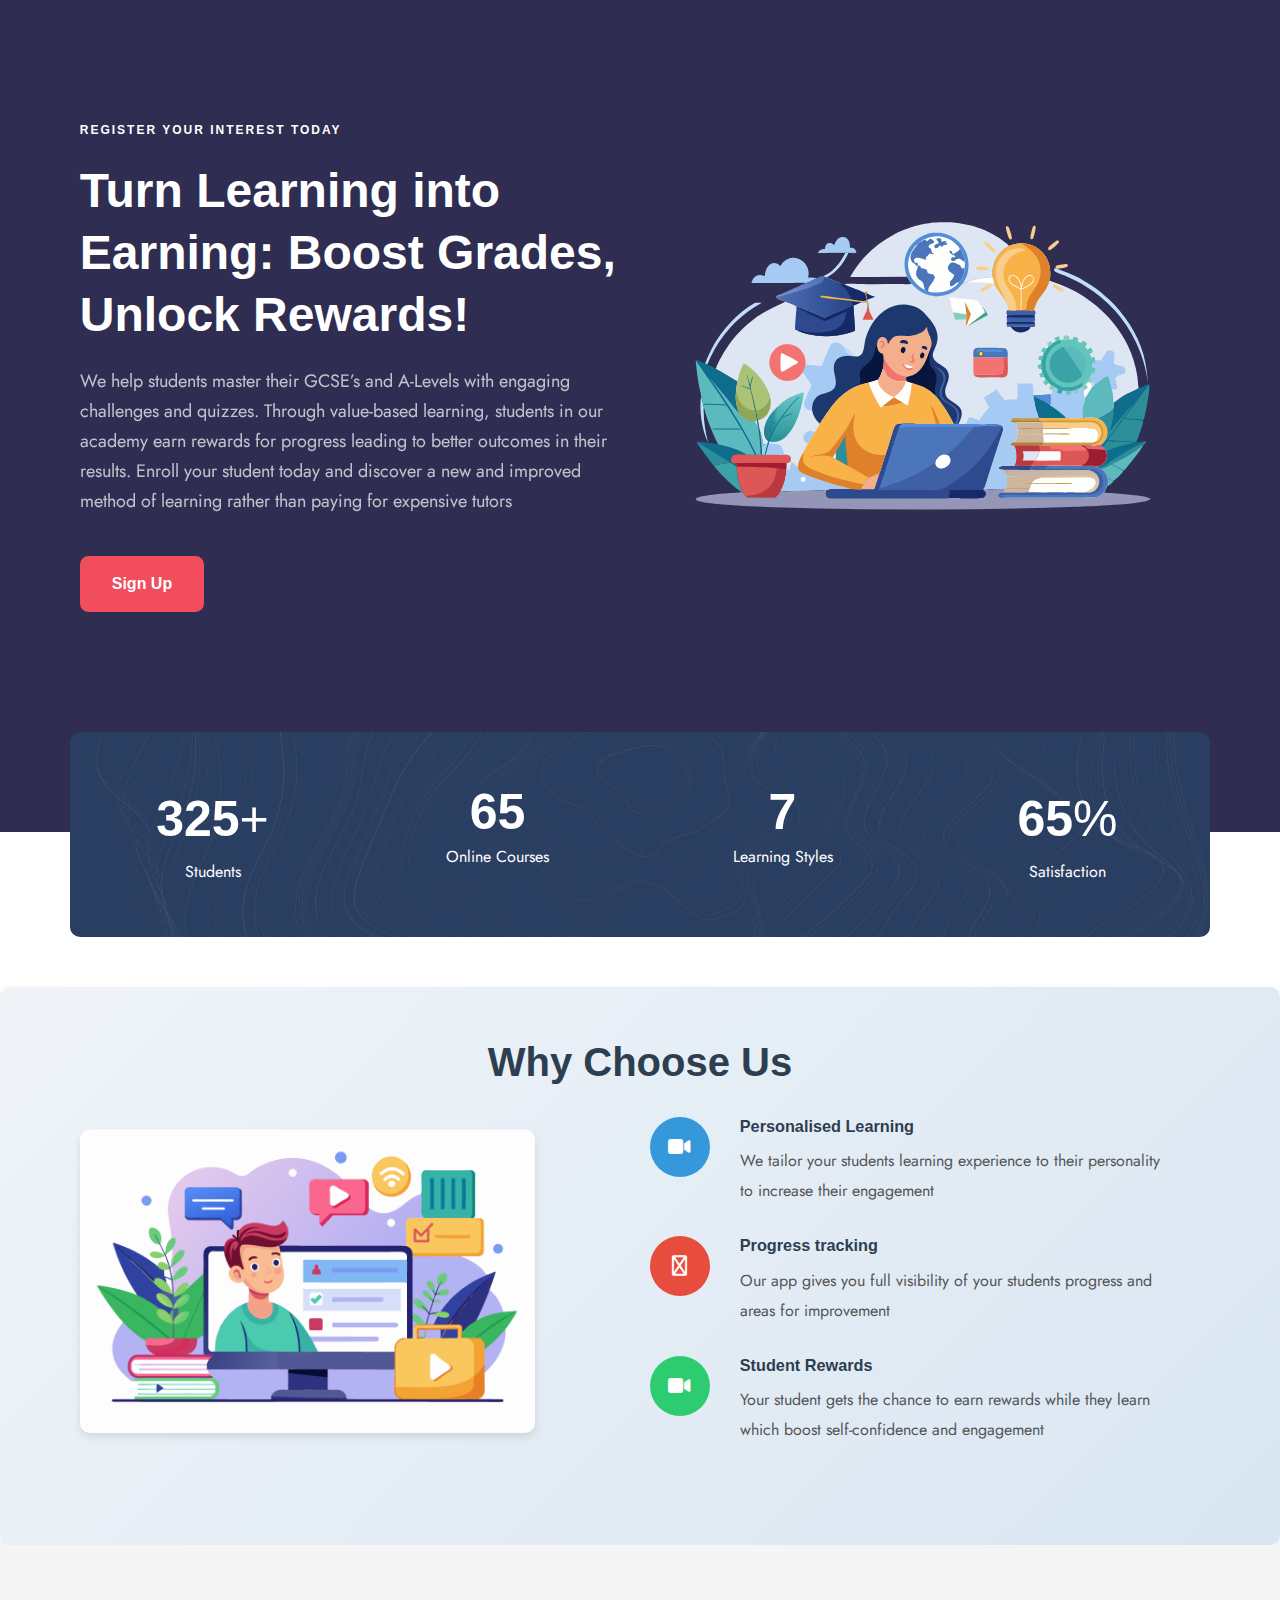
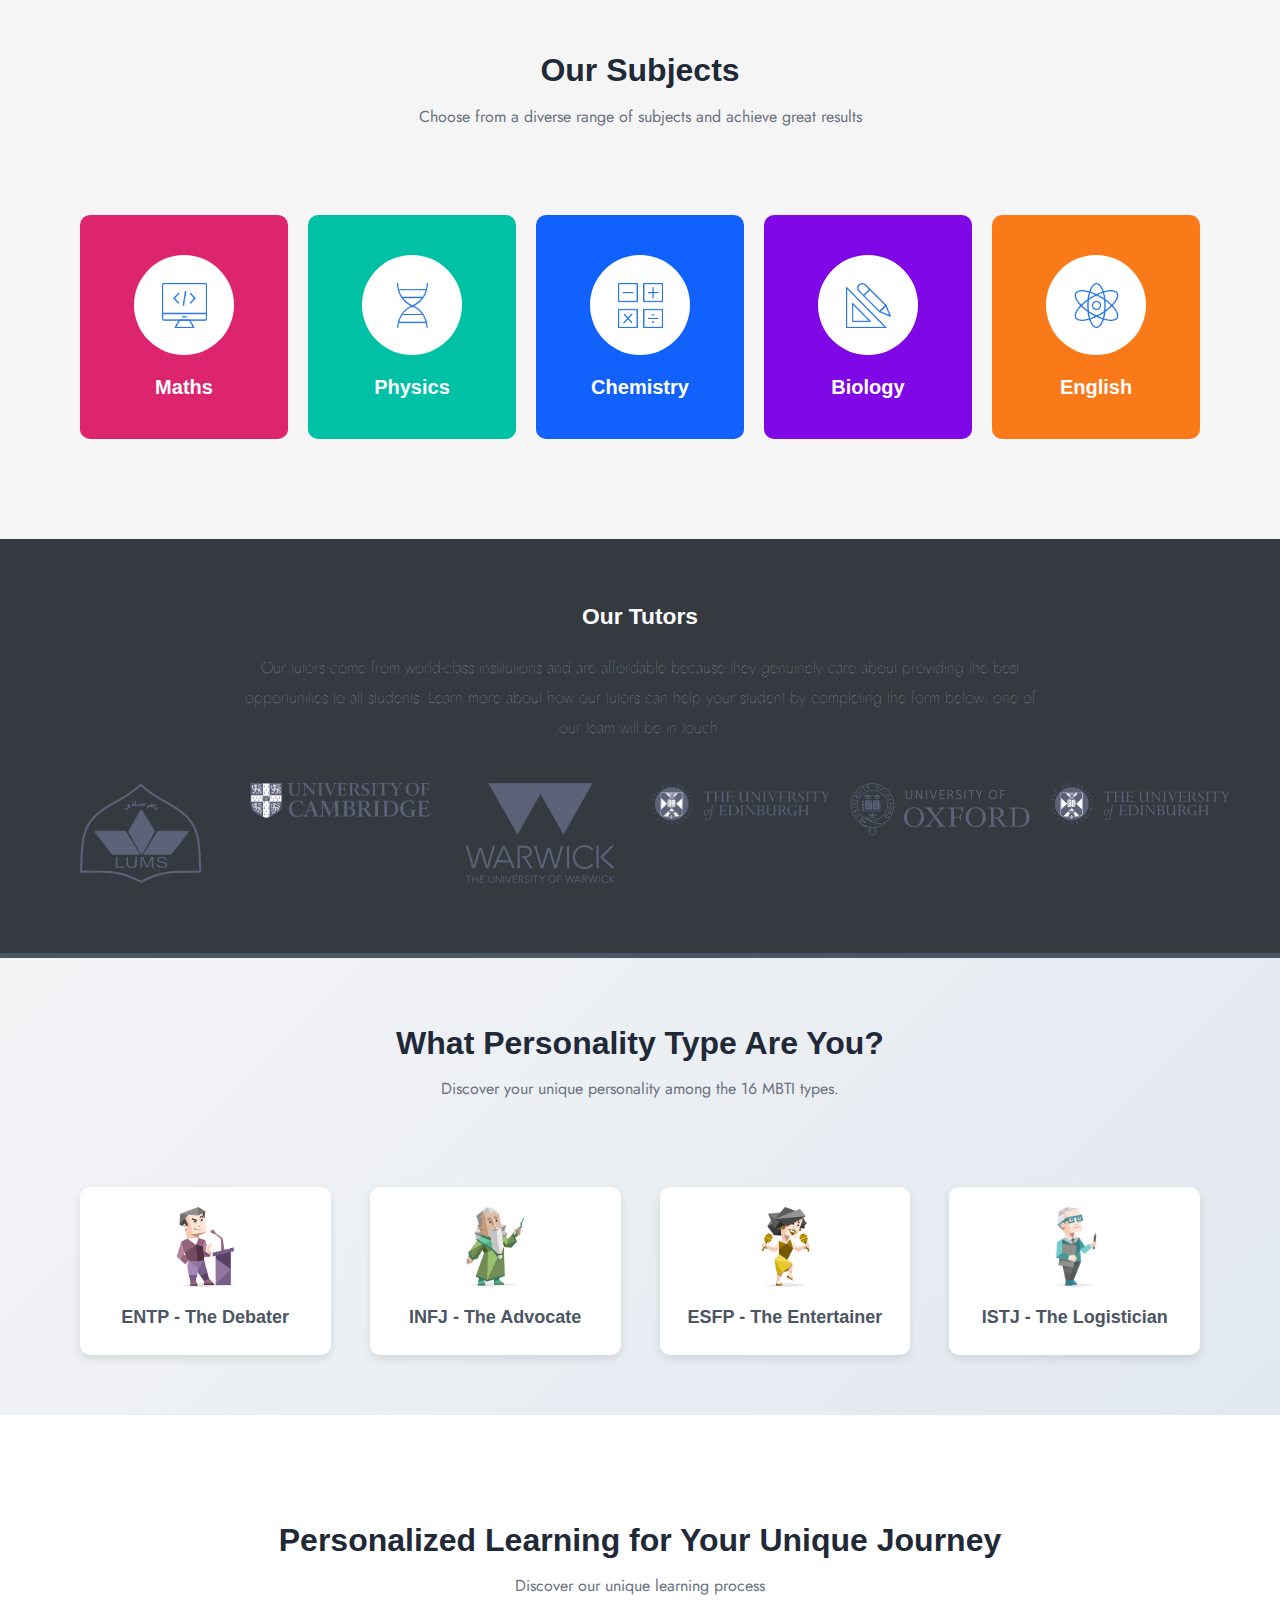
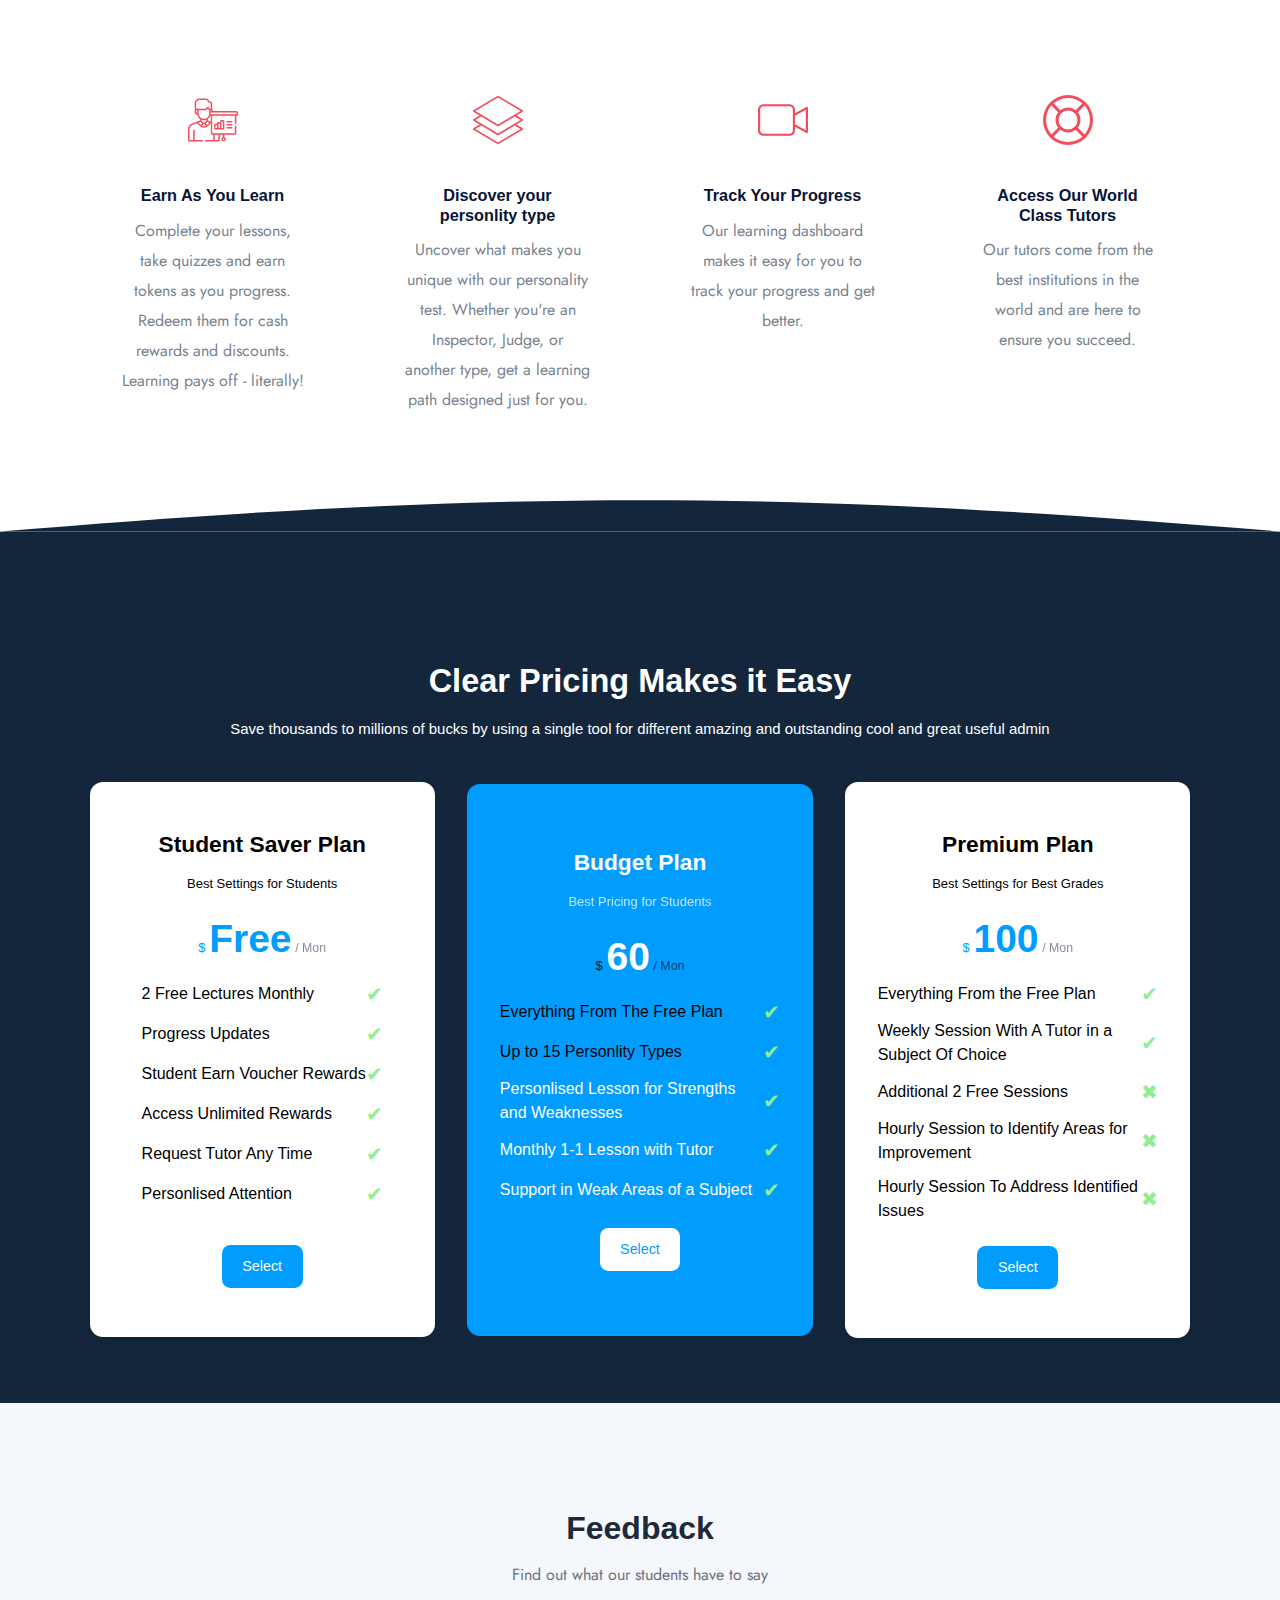
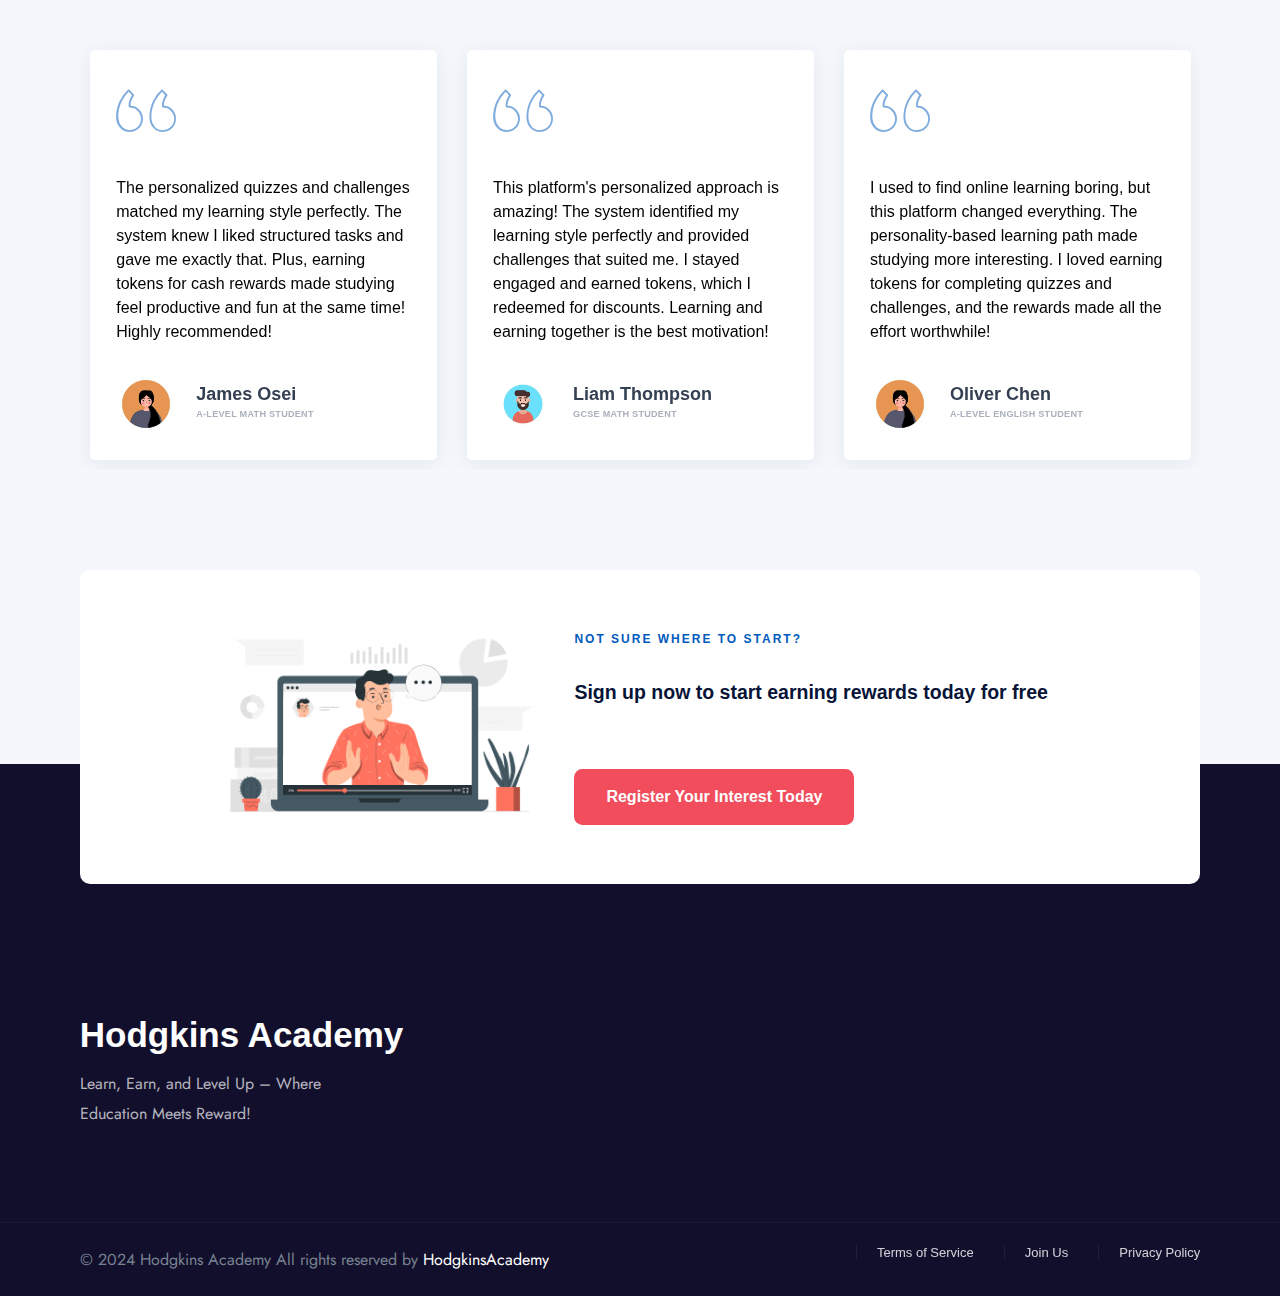
==== commit 54ed9190: "Added Updated Pricing Plans and Feedback Area" ====
--- a/index.html
+++ b/index.html
@@ -710,7 +710,7 @@
         font-size: 20px !important;
       }
       .feature-cross {
-        color: #90949c !important;
+        color: lightgreen !important;
         font-size: 20px !important;
       }
     </style>
@@ -761,35 +761,39 @@
                   <div
                     class="w-100 d-flex flex-column flex-center rounded-3 bg-white py-15 px-10"
                   >
-                    <h1 class="text-dark mb-5 fw-boldest">Startup</h1>
+                    <h1 class="text-dark mb-5 fw-boldest">Student Saver Plan</h1>
                     <div class="text-gray-400 fw-semibold mb-5">
-                      Best Settings for Startups
+                      Best Settings for Students
                     </div>
                     <div class="text-center">
                       <span class="mb-2 text-primary">$</span>
-                      <span class="fs-3x fw-bold text-primary">99</span>
+                      <span class="fs-3x fw-bold text-primary">Free</span>
                       <span class="fs-7 fw-semibold opacity-50">/ Mon</span>
                     </div>
                     <ul class="feature-list">
                       <li>
-                        <span>Up to 1000 Active Users </span>
+                        <span>2 Free Lectures Monthly</span>
                         <span class="feature-check">✔</span>
                       </li>
                       <li>
-                        <span>Up to 15 Personlity Types </span>
+                        <span>Progress Updates </span>
                         <span class="feature-check">✔</span>
                       </li>
                       <li>
-                        <span>Hodgkin Study Dashboard Access</span>
-                        <span class="feature-cross">✖</span>
+                        <span>Student Earn Voucher Rewards</span>
+                        <span class="feature-cross">✔</span>
                       </li>
                       <li>
-                        <span>Unlimited Rewards</span>
-                        <span class="feature-cross">✖</span>
+                        <span>Access Unlimited Rewards</span>
+                        <span class="feature-cross">✔</span>
                       </li>
                       <li>
-                        <span>1-1 Attention</span>
-                        <span class="feature-cross">✖</span>
+                        <span>Request Tutor Any Time</span>
+                        <span class="feature-cross">✔</span>
+                      </li>
+                      <li>
+                        <span>Personlised Attention</span>
+                        <span class="feature-cross">✔</span>
                       </li>
                     </ul>
                     <a href="#" class="new-btn btn-primary text-center mt-4"
@@ -807,20 +811,20 @@
                         class="second-card mb-5 fw-boldest"
                         style="color: white !important"
                       >
-                        Business
+                        Budget Plan
                       </h1>
                       <div
                         class="text-white opacity-75 fw-semibold mb-5"
                         style="color: white !important"
                       >
-                        Best Settings for Business
+                        Best Pricing for Students
                       </div>
                       <div class="text-center">
                         <span class="mb-2 text-white">$</span>
                         <span
                           class="fs-3x fw-bold"
                           style="color: white !important"
-                          >199</span
+                          >60</span
                         >
                         <span class="fs-7 fw-semibold text-white opacity-75"
                           >/ Mon</span
@@ -828,7 +832,7 @@
                       </div>
                       <ul class="feature-list">
                         <li>
-                          <span>Up to 1000 Active Users </span>
+                          <span>Everything From The Free Plan </span>
                           <span class="feature-check">✔</span>
                         </li>
                         <li>
@@ -839,32 +843,32 @@
                           <span
                             class="card-features"
                             style="color: white !important"
-                            >Hodgkin Study Dashboard Access</span
+                            >Personlised Lesson for Strengths and Weaknesses</span
                           >
                           <span
                             class="feature-cross"
-                            style="color: black !important"
-                            >✖</span
+                            style="color: lightgreen !important"
+                            >✔</span
                           >
                         </li>
                         <li>
                           <span style="color: white !important"
-                            >Unlimited Rewards</span
+                            >Monthly 1-1 Lesson with Tutor</span
                           >
                           <span
                             class="feature-cross"
-                            style="color: black !important"
-                            >✖</span
+                            style="color: lightgreen !important"
+                            >✔</span
                           >
                         </li>
                         <li>
                           <span style="color: white !important"
-                            >1-1 Attention</span
+                            >Support in Weak Areas of a Subject</span
                           >
                           <span
                             class="feature-cross"
-                            style="color: black !important"
-                            >✖</span
+                            style="color: lightgreen !important"
+                            >✔</span
                           >
                         </li>
                       </ul>
@@ -878,34 +882,34 @@
                     <div
                       class="w-100 d-flex flex-column flex-center rounded-3 bg-white py-15 px-10"
                     >
-                      <h1 class="text-dark mb-5 fw-boldest">Enterprise</h1>
+                      <h1 class="text-dark mb-5 fw-boldest">Premium Plan</h1>
                       <div class="text-gray-400 fw-semibold mb-5">
-                        Best Settings for Enterprise
+                        Best Settings for Best Grades
                       </div>
                       <div class="text-center">
                         <span class="mb-2 text-primary">$</span>
-                        <span class="fs-3x fw-bold text-primary">999</span>
+                        <span class="fs-3x fw-bold text-primary">100</span>
                         <span class="fs-7 fw-semibold opacity-50">/ Mon</span>
                       </div>
                       <ul class="feature-list">
                         <li>
-                          <span>Up to 1000 Active Users </span>
+                          <span>Everything From the Free Plan </span>
                           <span class="feature-check">✔</span>
                         </li>
                         <li>
-                          <span>Up to 15 Personlity Types </span>
+                          <span>Weekly Session With A Tutor in a Subject Of Choice</span>
                           <span class="feature-check">✔</span>
                         </li>
                         <li>
-                          <span>Hodgkin Study Dashboard Access</span>
+                          <span>Additional 2 Free Sessions</span>
                           <span class="feature-cross">✖</span>
                         </li>
                         <li>
-                          <span>Unlimited Rewards</span>
+                          <span>Hourly Session to Identify Areas for Improvement </span>
                           <span class="feature-cross">✖</span>
                         </li>
                         <li>
-                          <span>1-1 Attention</span>
+                          <span>Hourly Session To Address Identified Issues</span>
                           <span class="feature-cross">✖</span>
                         </li>
                       </ul>
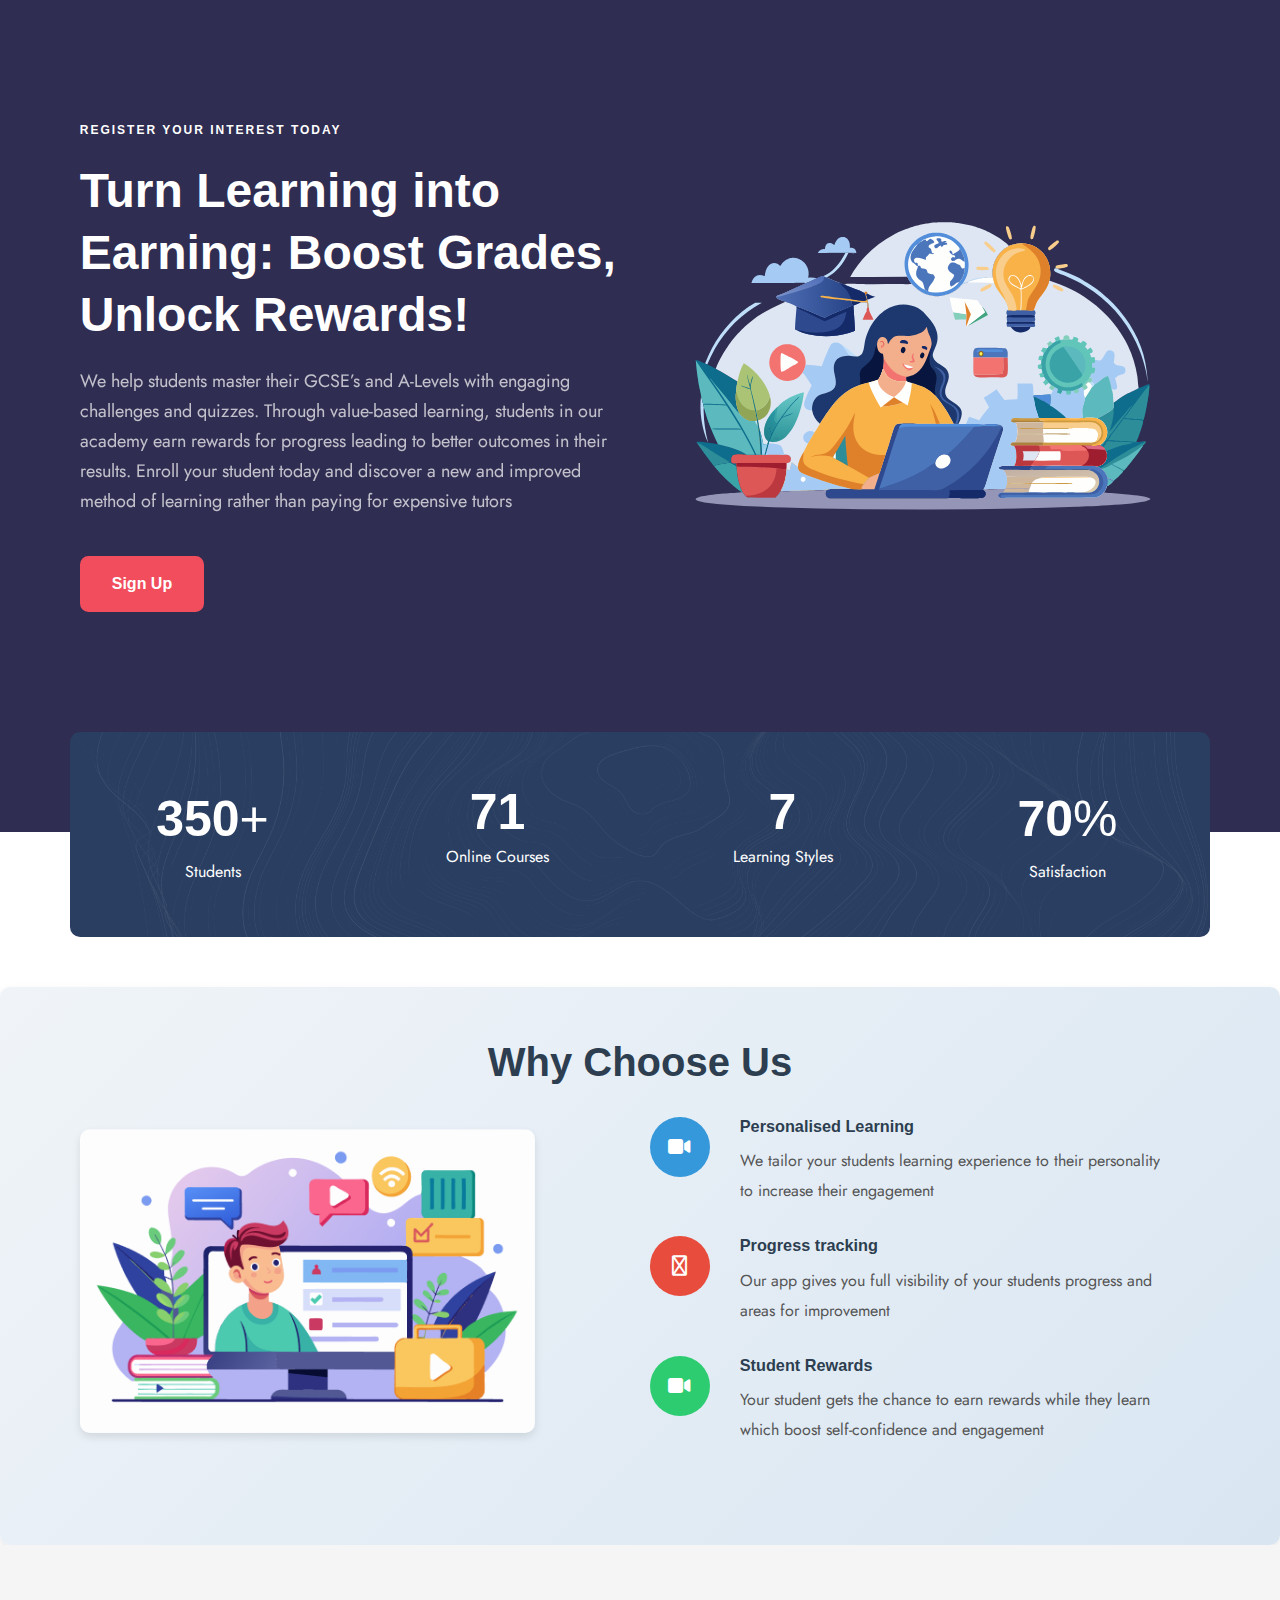
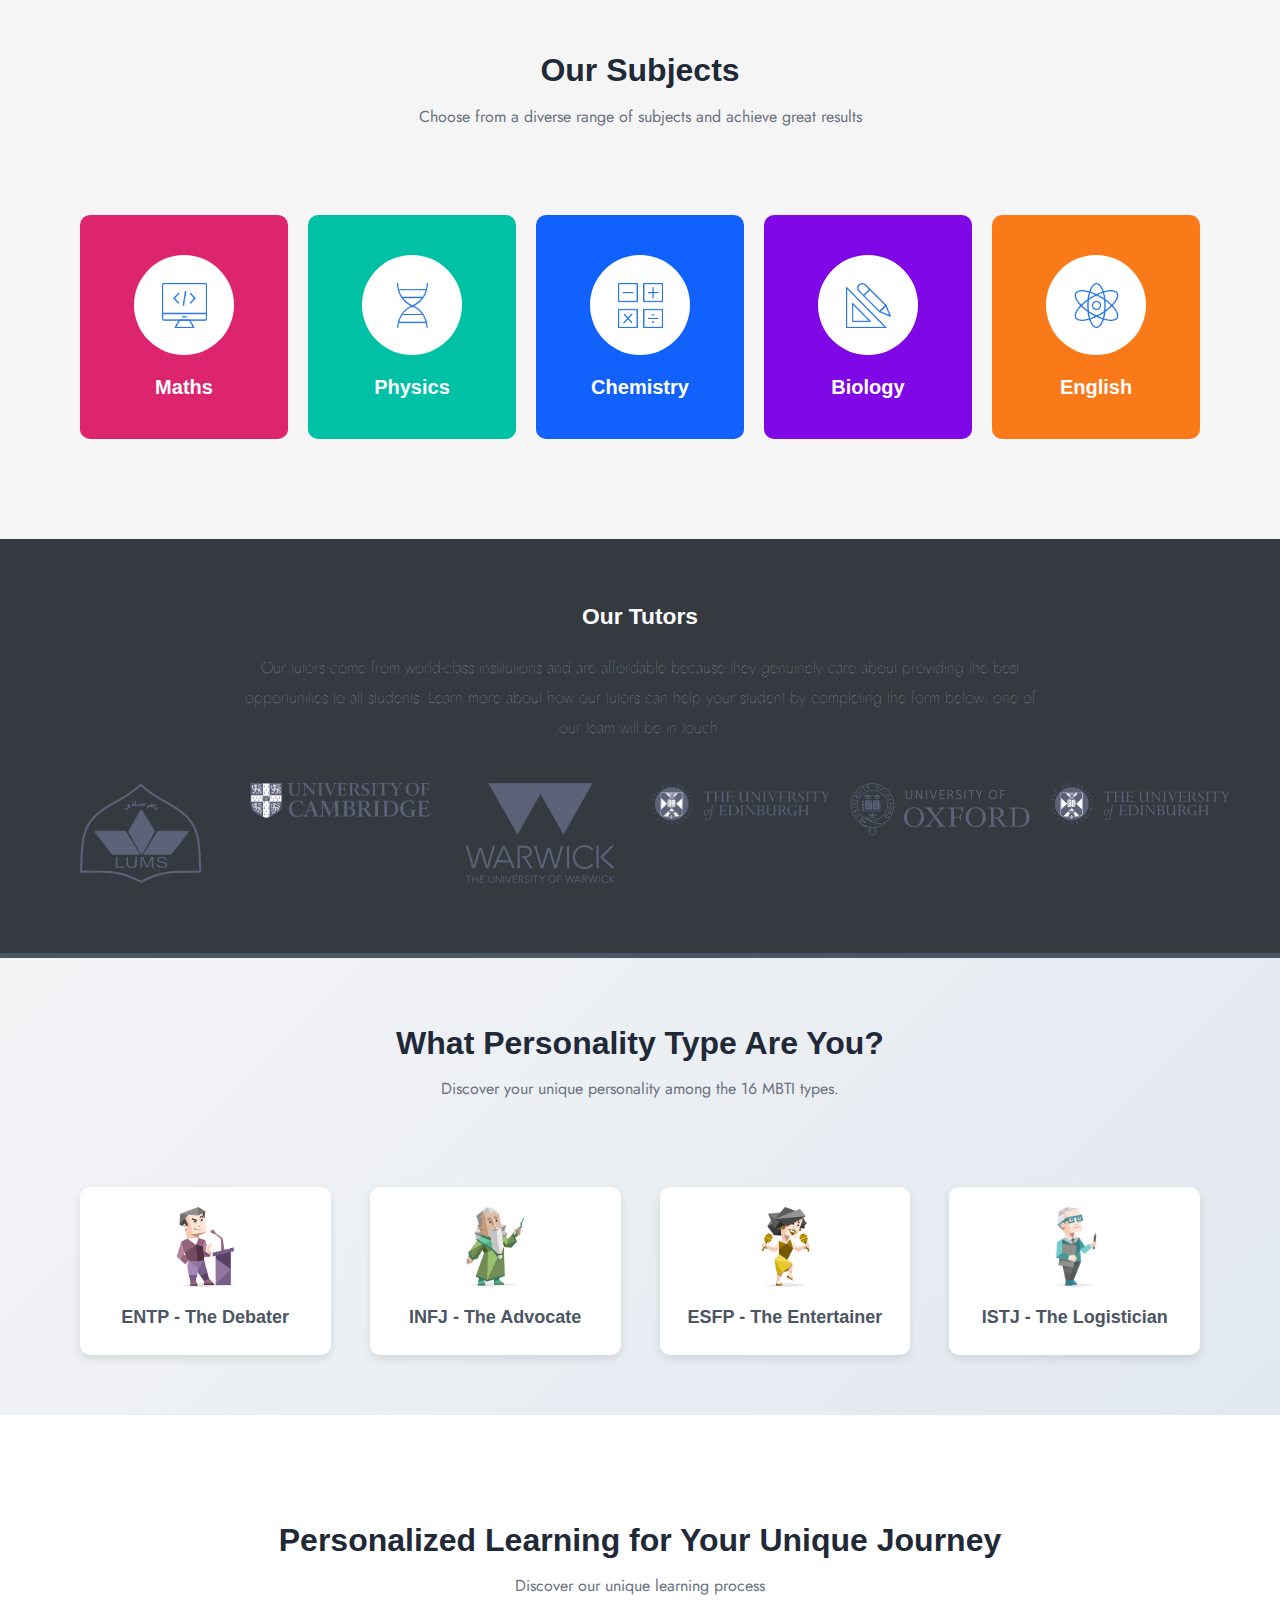
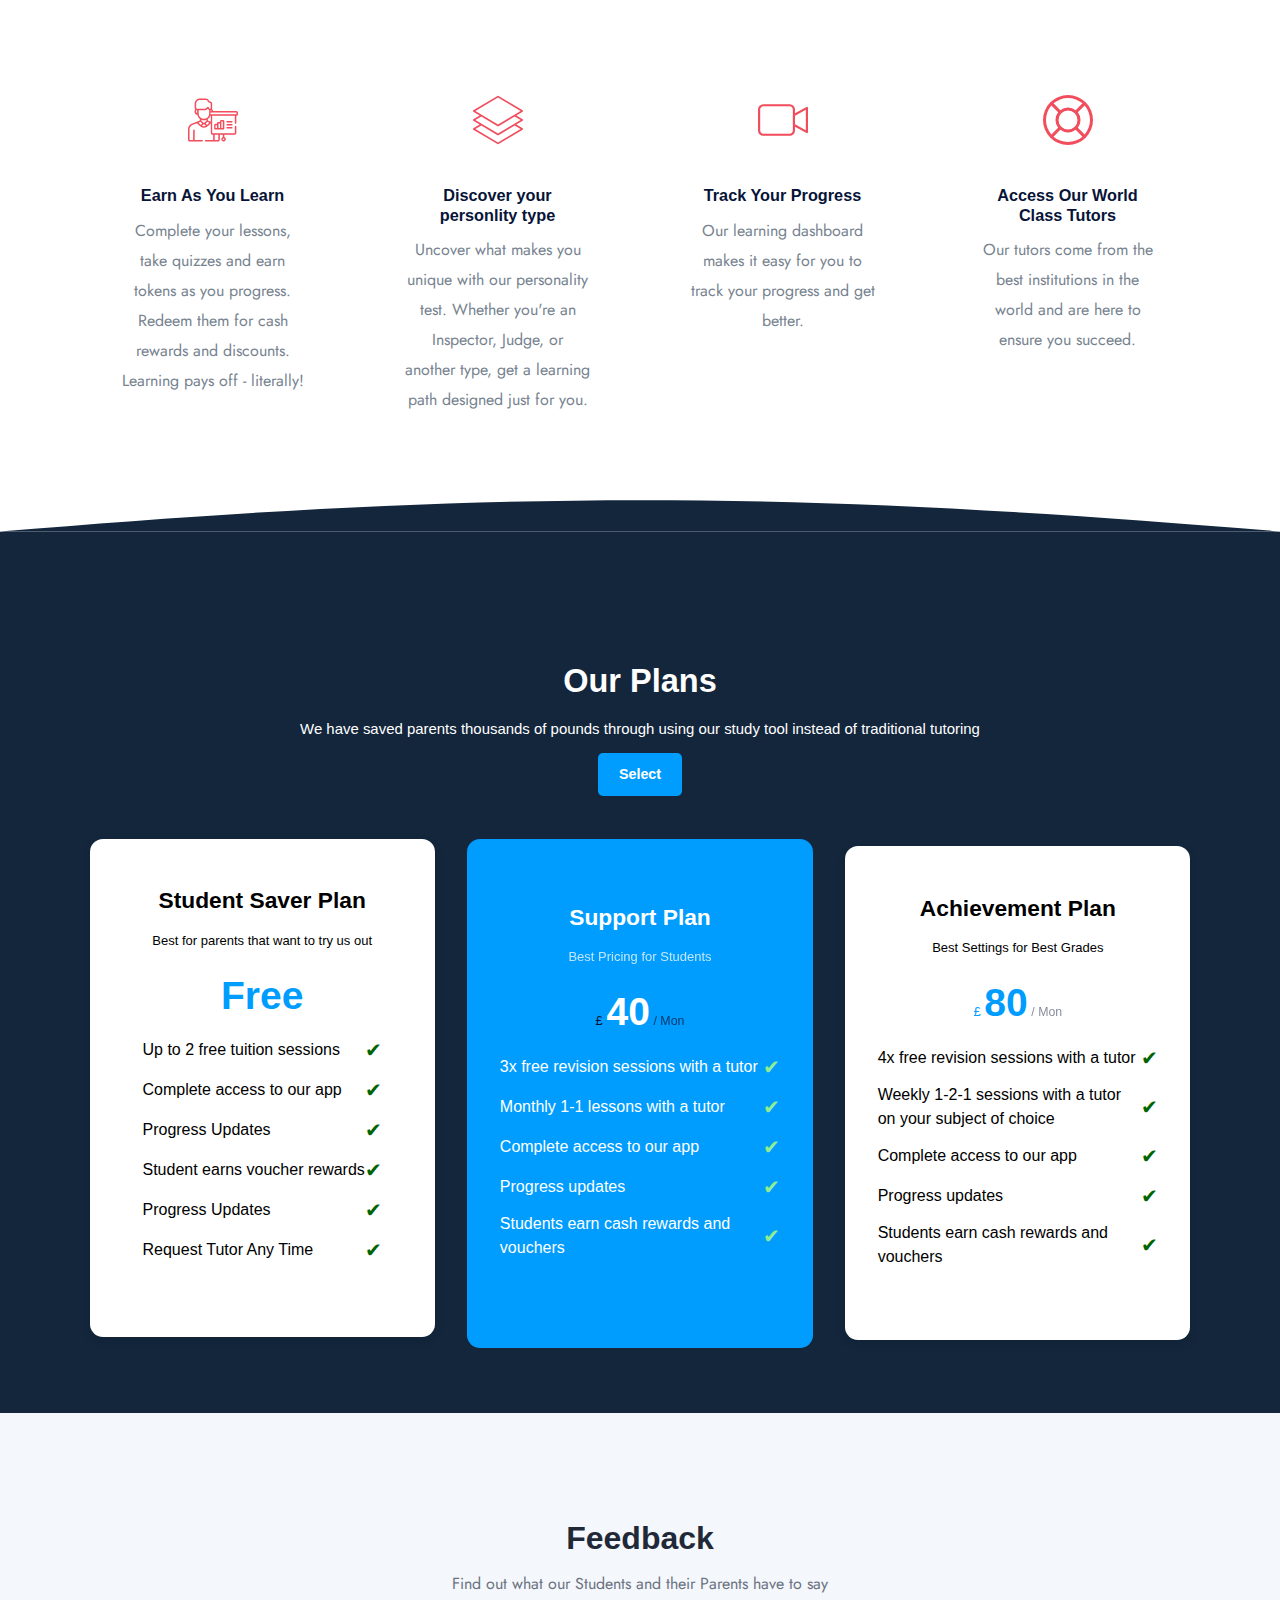
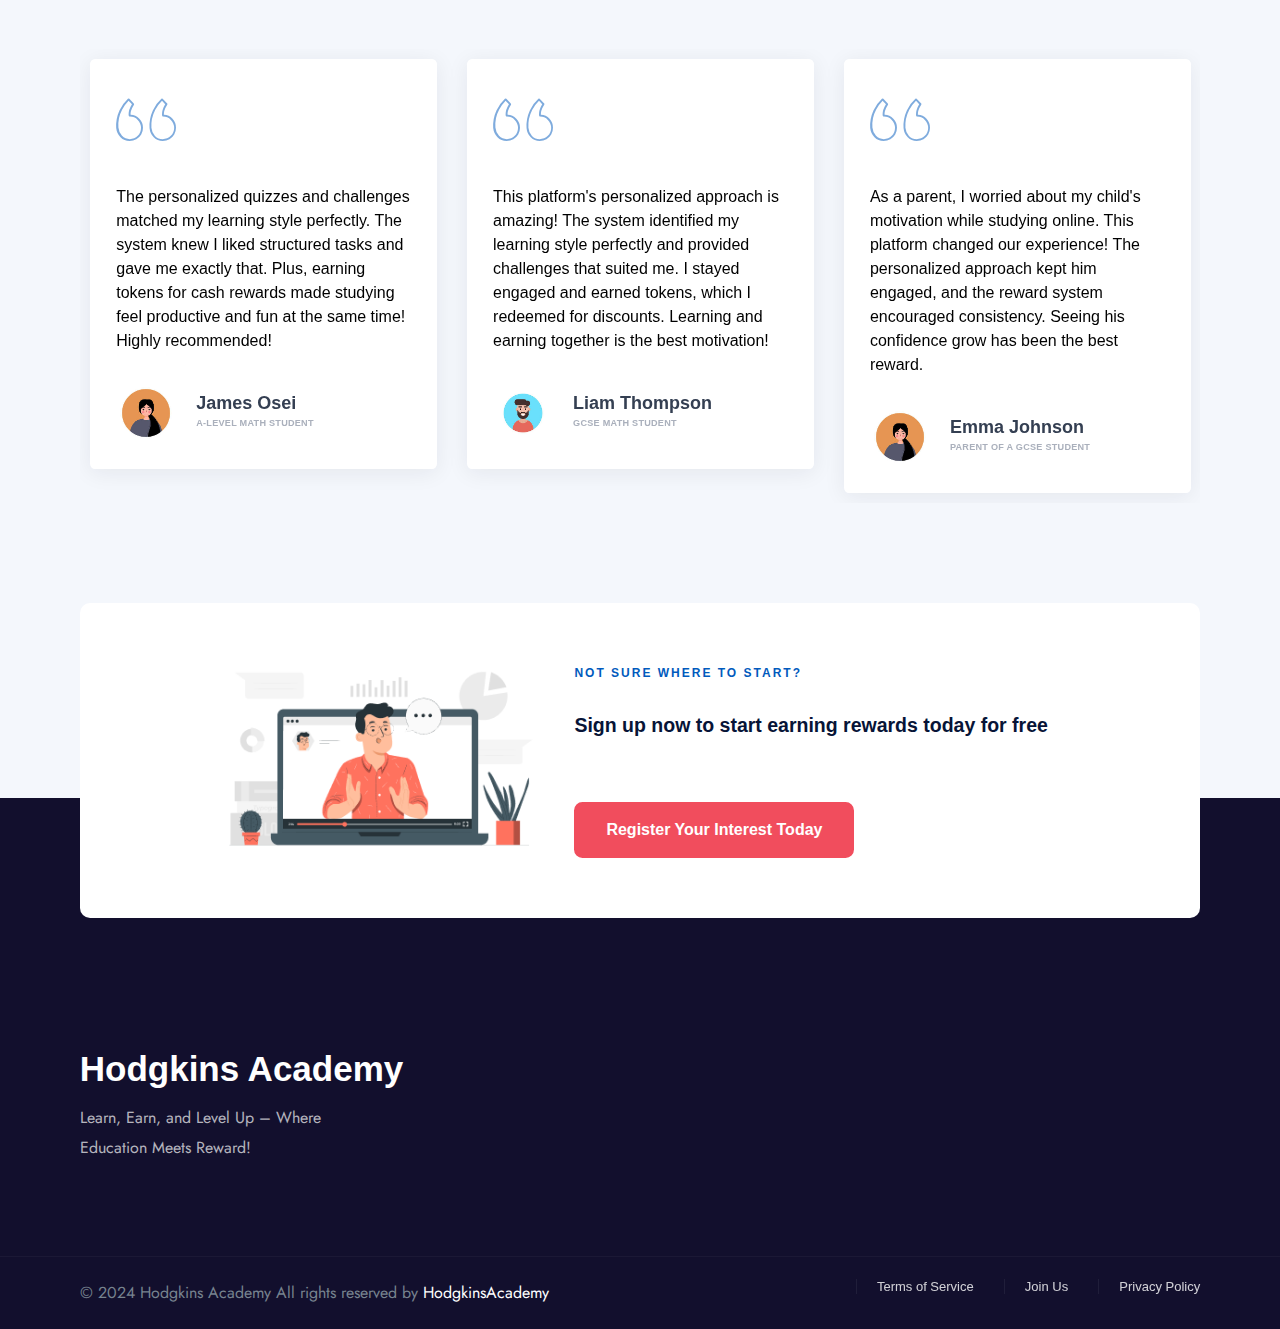
==== commit 8ee0eaea: "Updated Pricing Section-Parent Feedback-New Button-Form Link" ====
--- a/index.html
+++ b/index.html
@@ -703,15 +703,32 @@
         justify-content: space-between !important;
         margin: 10px 0 !important;
         font-size: 16px !important;
-        color: black !important;
+        color: black;
       }
       .feature-check {
+        color: darkgreen !important;
+        font-size: 20px !important;
+      }
+      .feature-cross {
+        color: darkorange !important;
+        font-size: 20px !important;
+      }
+      .blue-section-feature-check {
         color: lightgreen !important;
         font-size: 20px !important;
       }
-      .feature-cross {
-        color: lightgreen !important;
-        font-size: 20px !important;
+      .blue-section-text {
+        color: white !important;
+      }
+      .new-btn {
+        background-color: #009dff !important;
+        color: white !important;
+        padding: 10px 20px;
+        border-radius: 5px;
+        font-weight: bold;
+        display: inline-block; /* Ensures proper spacing */
+        text-align: center;
+        text-decoration: none; /* Removes default link underline */
       }
     </style>
 
@@ -744,14 +761,18 @@
                 id="pricing"
                 data-kt-scroll-offset="{default: 100, lg: 150}"
               >
-                Clear Pricing Makes it Easy
+                Our Plans
               </h1>
               <div class="text-gray-600 fw-semibold fs-5">
-                Save thousands to millions of bucks by using a single tool for
-                different amazing and outstanding cool and great useful admin
-              </div>
+                We have saved parents thousands of pounds through using our
+                study tool instead of traditional tutoring
+              </div>
+              <a href="https://docs.google.com/forms/d/10cqUzTxExlYkk5e2oFWFp9Bw0p3WR9vZ6gVKxVtgF9k/viewform" class="new-btn text-center mt-4" target="_blank" rel="noopener noreferrer">
+                Select
+            </a>
             </div>
             <!--end::Heading-->
+
             <!--begin::Pricing-->
             <div class="text-center" id="kt_pricing">
               <!--begin::Row-->
@@ -761,44 +782,46 @@
                   <div
                     class="w-100 d-flex flex-column flex-center rounded-3 bg-white py-15 px-10"
                   >
-                    <h1 class="text-dark mb-5 fw-boldest">Student Saver Plan</h1>
+                    <h1 class="text-dark mb-5 fw-boldest">
+                      Student Saver Plan
+                    </h1>
                     <div class="text-gray-400 fw-semibold mb-5">
-                      Best Settings for Students
+                      Best for parents that want to try us out
                     </div>
                     <div class="text-center">
-                      <span class="mb-2 text-primary">$</span>
+                      <!-- <span class="mb-2 text-primary">£</span> -->
                       <span class="fs-3x fw-bold text-primary">Free</span>
-                      <span class="fs-7 fw-semibold opacity-50">/ Mon</span>
+                      <!-- <span class="fs-7 fw-semibold opacity-50">/ Mon</span> -->
                     </div>
                     <ul class="feature-list">
                       <li>
-                        <span>2 Free Lectures Monthly</span>
+                        <span>Up to 2 free tuition sessions</span>
                         <span class="feature-check">✔</span>
                       </li>
                       <li>
-                        <span>Progress Updates </span>
+                        <span>Complete access to our app </span>
                         <span class="feature-check">✔</span>
                       </li>
                       <li>
-                        <span>Student Earn Voucher Rewards</span>
-                        <span class="feature-cross">✔</span>
+                        <span>Progress Updates</span>
+                        <span class="feature-check">✔</span>
                       </li>
                       <li>
-                        <span>Access Unlimited Rewards</span>
-                        <span class="feature-cross">✔</span>
+                        <span>Student earns voucher rewards</span>
+                        <span class="feature-check">✔</span>
+                      </li>
+                      <li>
+                        <span>Progress Updates</span>
+                        <span class="feature-check">✔</span>
                       </li>
                       <li>
                         <span>Request Tutor Any Time</span>
-                        <span class="feature-cross">✔</span>
-                      </li>
-                      <li>
-                        <span>Personlised Attention</span>
-                        <span class="feature-cross">✔</span>
+                        <span class="feature-check">✔</span>
                       </li>
                     </ul>
-                    <a href="#" class="new-btn btn-primary text-center mt-4"
+                    <!-- <a href="#" class="new-btn btn-primary text-center mt-4"
                       >Select</a
-                    >
+                    > -->
                   </div>
                 </div>
                 <!--end::Col-->
@@ -811,7 +834,7 @@
                         class="second-card mb-5 fw-boldest"
                         style="color: white !important"
                       >
-                        Budget Plan
+                        Support Plan
                       </h1>
                       <div
                         class="text-white opacity-75 fw-semibold mb-5"
@@ -820,11 +843,11 @@
                         Best Pricing for Students
                       </div>
                       <div class="text-center">
-                        <span class="mb-2 text-white">$</span>
+                        <span class="mb-2 text-white">£</span>
                         <span
                           class="fs-3x fw-bold"
                           style="color: white !important"
-                          >60</span
+                          >40</span
                         >
                         <span class="fs-7 fw-semibold text-white opacity-75"
                           >/ Mon</span
@@ -832,47 +855,37 @@
                       </div>
                       <ul class="feature-list">
                         <li>
-                          <span>Everything From The Free Plan </span>
-                          <span class="feature-check">✔</span>
+                          <span class="blue-section-text"
+                            >3x free revision sessions with a tutor
+                          </span>
+                          <span class="blue-section-feature-check">✔</span>
                         </li>
                         <li>
-                          <span>Up to 15 Personlity Types </span>
-                          <span class="feature-check">✔</span>
+                          <span class="blue-section-text"
+                            >Monthly 1-1 lessons with a tutor
+                          </span>
+                          <span class="blue-section-feature-check">✔</span>
                         </li>
                         <li>
-                          <span
-                            class="card-features"
-                            style="color: white !important"
-                            >Personlised Lesson for Strengths and Weaknesses</span
-                          >
-                          <span
-                            class="feature-cross"
-                            style="color: lightgreen !important"
-                            >✔</span
-                          >
+                          <span class="blue-section-text"
+                            >Complete access to our app
+                          </span>
+                          <span class="blue-section-feature-check">✔</span>
                         </li>
                         <li>
-                          <span style="color: white !important"
-                            >Monthly 1-1 Lesson with Tutor</span
-                          >
-                          <span
-                            class="feature-cross"
-                            style="color: lightgreen !important"
-                            >✔</span
-                          >
+                          <span class="blue-section-text"
+                            >Progress updates
+                          </span>
+                          <span class="blue-section-feature-check">✔</span>
                         </li>
                         <li>
-                          <span style="color: white !important"
-                            >Support in Weak Areas of a Subject</span
-                          >
-                          <span
-                            class="feature-cross"
-                            style="color: lightgreen !important"
-                            >✔</span
-                          >
+                          <span class="blue-section-text"
+                            >Students earn cash rewards and vouchers
+                          </span>
+                          <span class="blue-section-feature-check">✔</span>
                         </li>
                       </ul>
-                      <a href="#" class="new-btn btn-light">Select</a>
+                      <!-- <a href="#" class="new-btn btn-light">Select</a> -->
                     </div>
                   </div>
                 </div>
@@ -882,38 +895,47 @@
                     <div
                       class="w-100 d-flex flex-column flex-center rounded-3 bg-white py-15 px-10"
                     >
-                      <h1 class="text-dark mb-5 fw-boldest">Premium Plan</h1>
+                      <h1 class="text-dark mb-5 fw-boldest">
+                        Achievement Plan
+                      </h1>
                       <div class="text-gray-400 fw-semibold mb-5">
                         Best Settings for Best Grades
                       </div>
                       <div class="text-center">
-                        <span class="mb-2 text-primary">$</span>
-                        <span class="fs-3x fw-bold text-primary">100</span>
+                        <span class="mb-2 text-primary">£</span>
+                        <span class="fs-3x fw-bold text-primary">80</span>
                         <span class="fs-7 fw-semibold opacity-50">/ Mon</span>
                       </div>
                       <ul class="feature-list">
+                        <!-- <li>
+                          <span>Everything From the Free Plan </span>
+                          <span class="feature-check">✔</span>
+                        </li> -->
                         <li>
-                          <span>Everything From the Free Plan </span>
+                          <span>4x free revision sessions with a tutor</span>
                           <span class="feature-check">✔</span>
                         </li>
                         <li>
-                          <span>Weekly Session With A Tutor in a Subject Of Choice</span>
+                          <span
+                            >Weekly 1-2-1 sessions with a tutor on your subject
+                            of choice</span
+                          >
                           <span class="feature-check">✔</span>
                         </li>
                         <li>
-                          <span>Additional 2 Free Sessions</span>
-                          <span class="feature-cross">✖</span>
+                          <span>Complete access to our app </span>
+                          <span class="feature-check">✔</span>
                         </li>
                         <li>
-                          <span>Hourly Session to Identify Areas for Improvement </span>
-                          <span class="feature-cross">✖</span>
+                          <span>Progress updates</span>
+                          <span class="feature-check">✔</span>
                         </li>
                         <li>
-                          <span>Hourly Session To Address Identified Issues</span>
-                          <span class="feature-cross">✖</span>
+                          <span>Students earn cash rewards and vouchers</span>
+                          <span class="feature-check">✔</span>
                         </li>
                       </ul>
-                      <a href="#" class="new-btn btn-primary">Select</a>
+                      <!-- <a href="#" class="new-btn btn-primary">Select</a> -->
                     </div>
                   </div>
                 </div>
@@ -941,7 +963,7 @@
           <div class="col-xl-6">
             <div class="section-heading text-center mb-50">
               <h2 class="font-lg">Feedback</h2>
-              <p>Find out what our students have to say</p>
+              <p>Find out what our Students and their Parents have to say</p>
             </div>
           </div>
         </div>
@@ -1024,11 +1046,11 @@
                     class="testimonial-text mb-30"
                     style="font-size: 16px; color: #000"
                   >
-                    I used to find online learning boring, but this platform
-                    changed everything. The personality-based learning path made
-                    studying more interesting. I loved earning tokens for
-                    completing quizzes and challenges, and the rewards made all
-                    the effort worthwhile!
+                    As a parent, I worried about my child's motivation while
+                    studying online. This platform changed our experience! The
+                    personalized approach kept him engaged, and the reward
+                    system encouraged consistency. Seeing his confidence grow
+                    has been the best reward.
                   </div>
 
                   <div class="client-info d-flex align-items-center">
@@ -1040,8 +1062,8 @@
                       />
                     </div>
                     <div class="testimonial-author">
-                      <h4>Oliver Chen</h4>
-                      <span class="meta">A-Level English Student</span>
+                      <h4>Emma Johnson</h4>
+                      <span class="meta">Parent of a GCSE Student</span>
                     </div>
                   </div>
                 </div>
